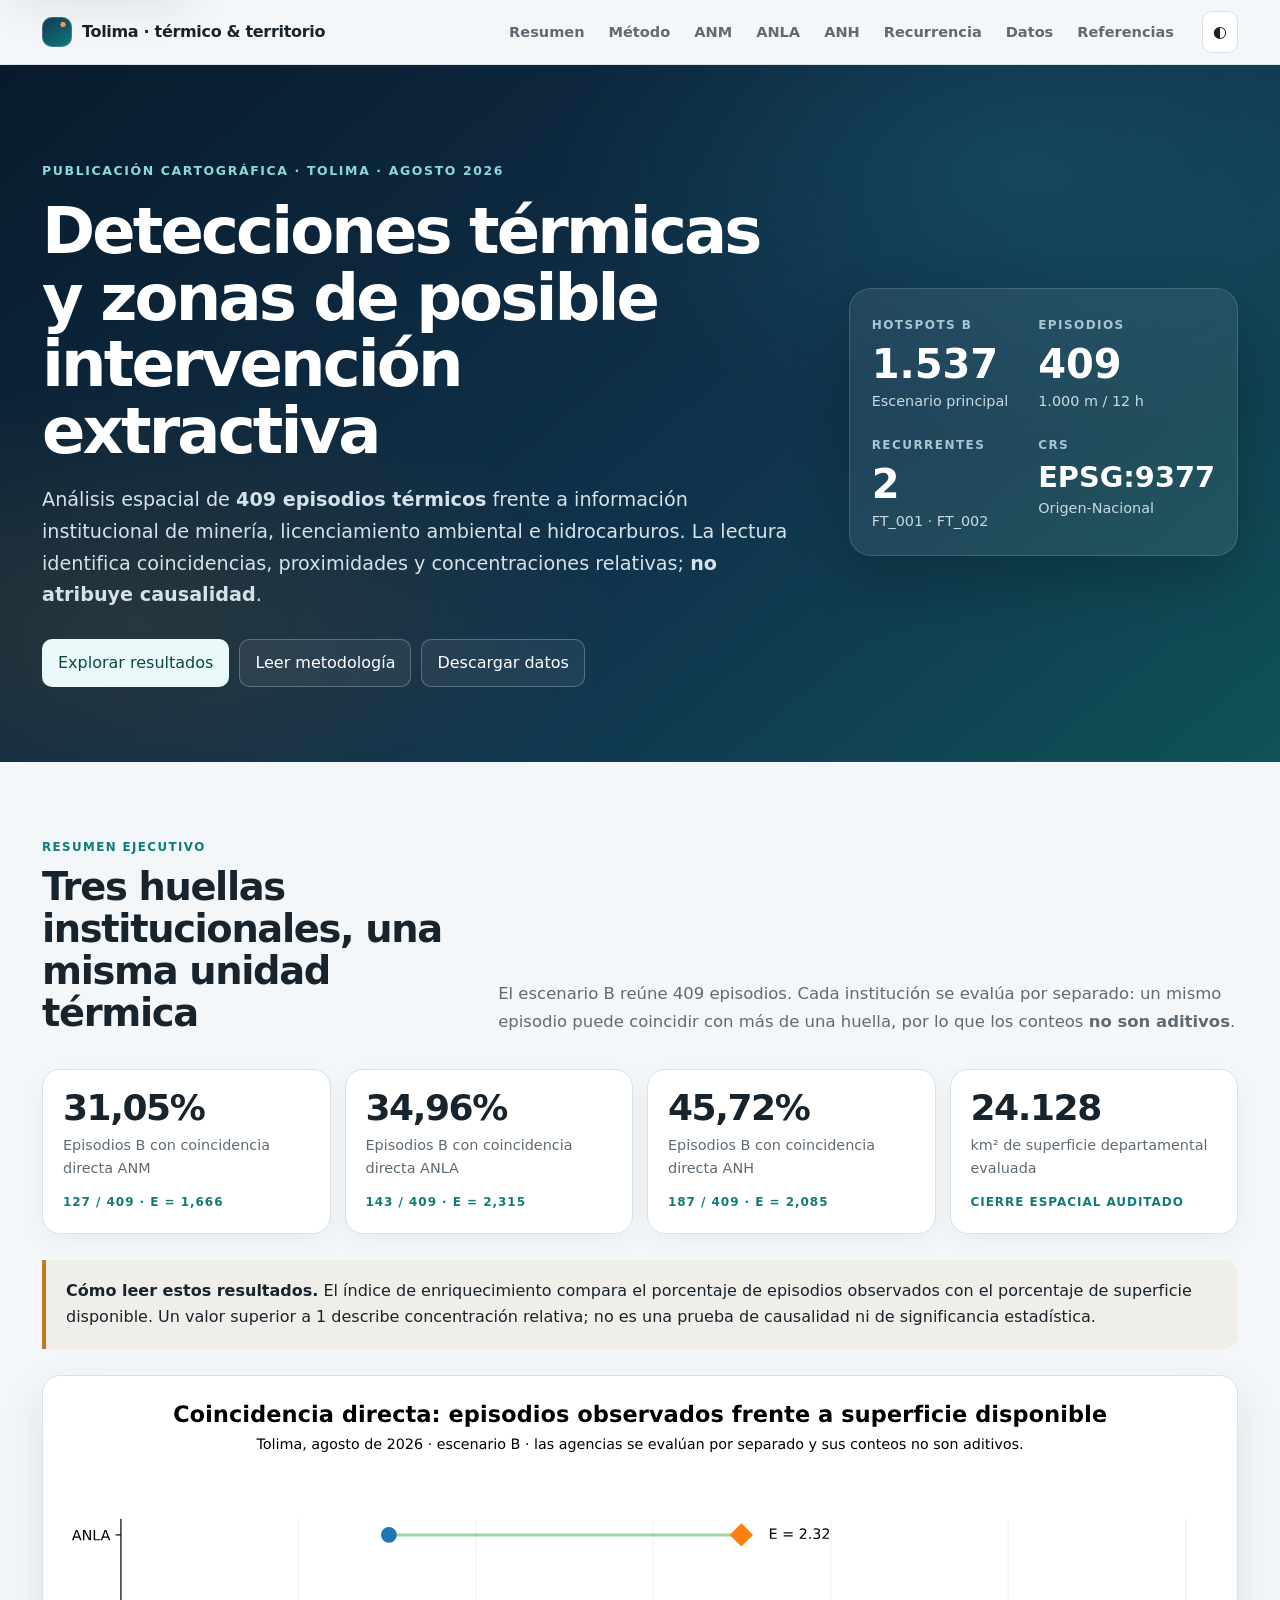
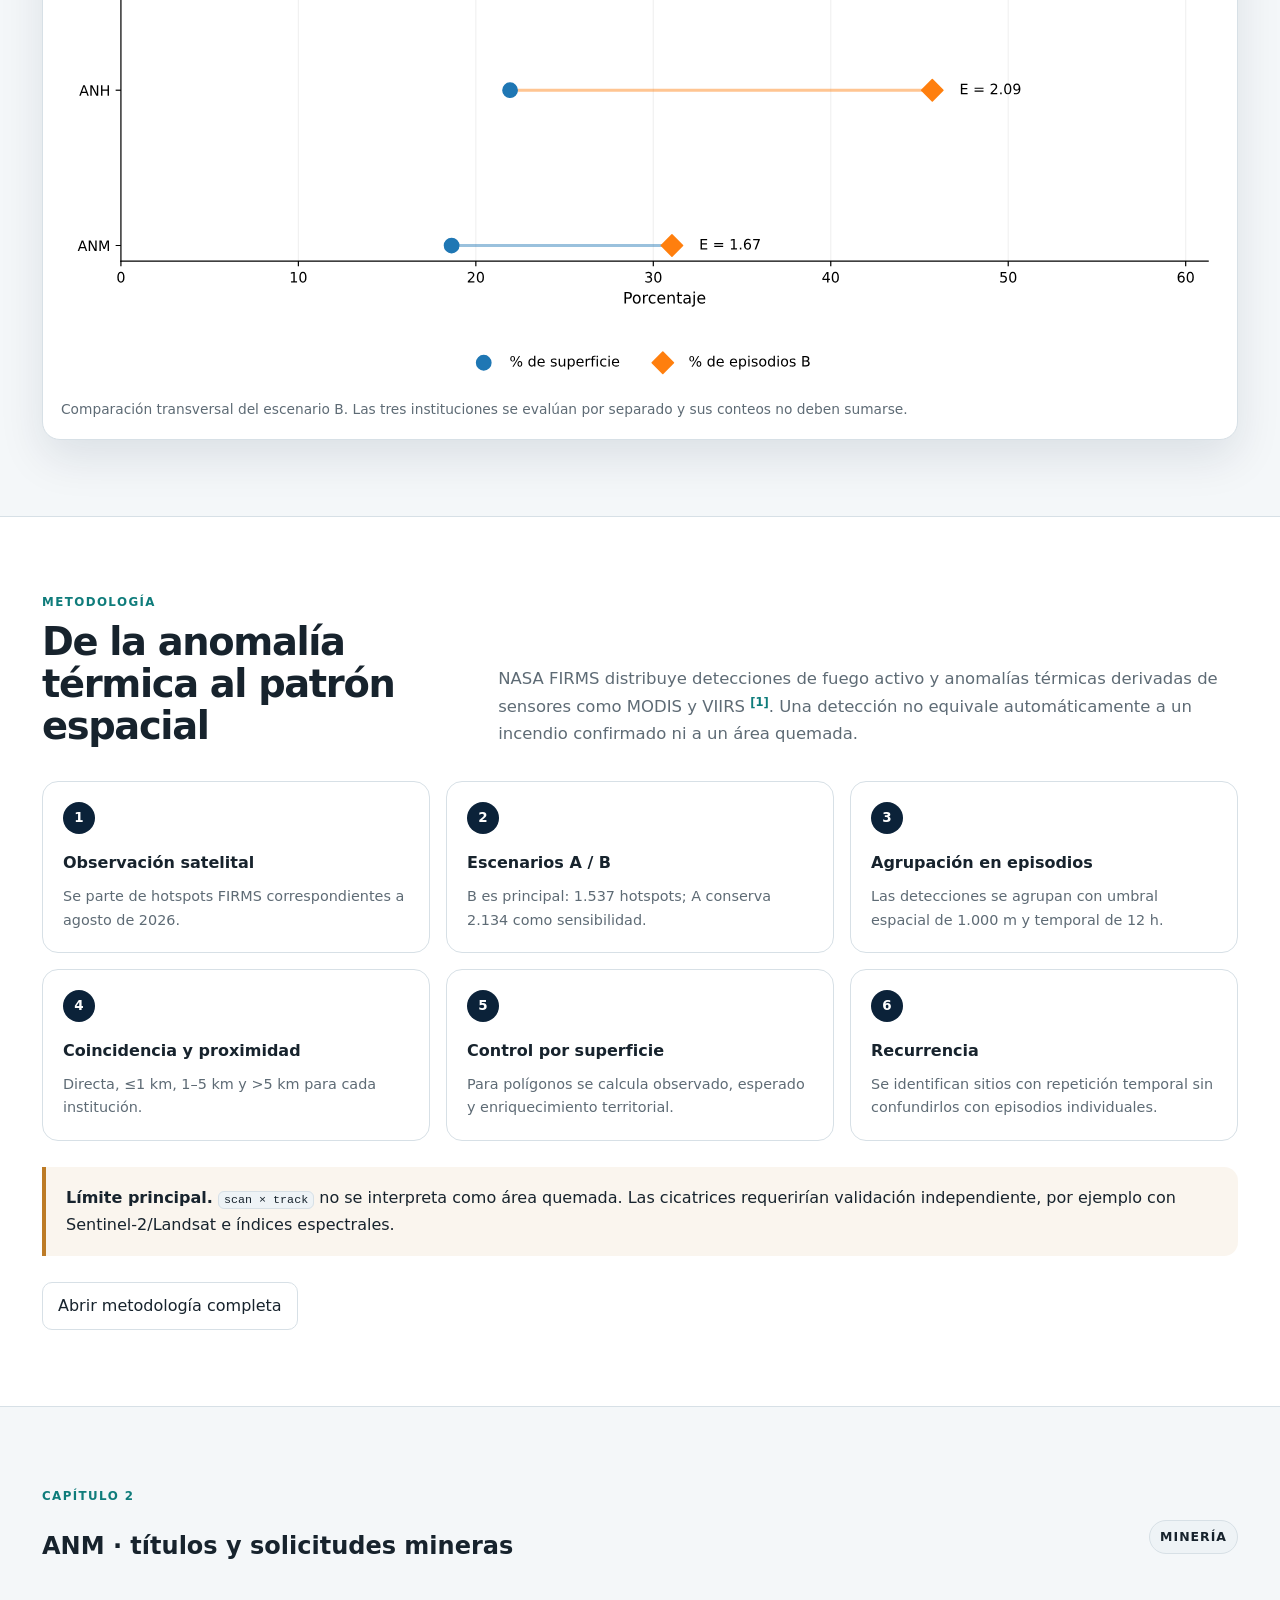
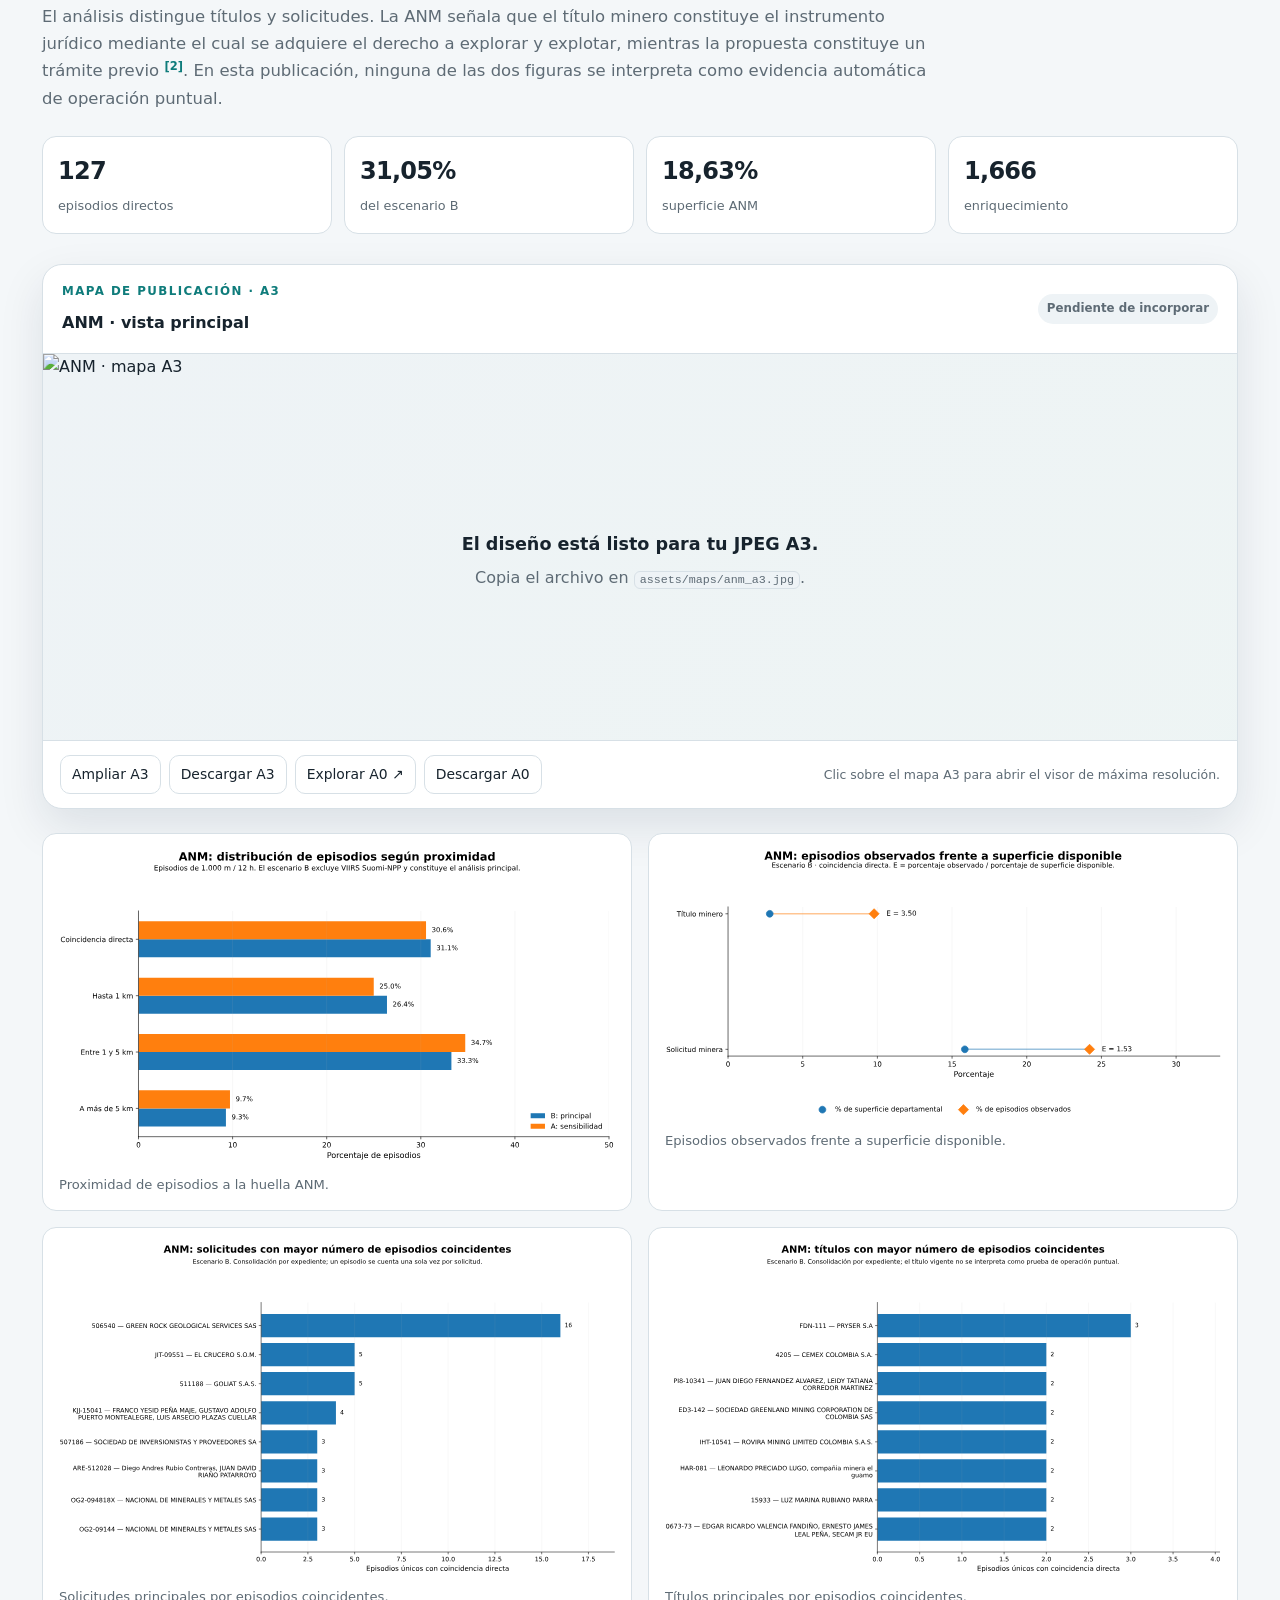
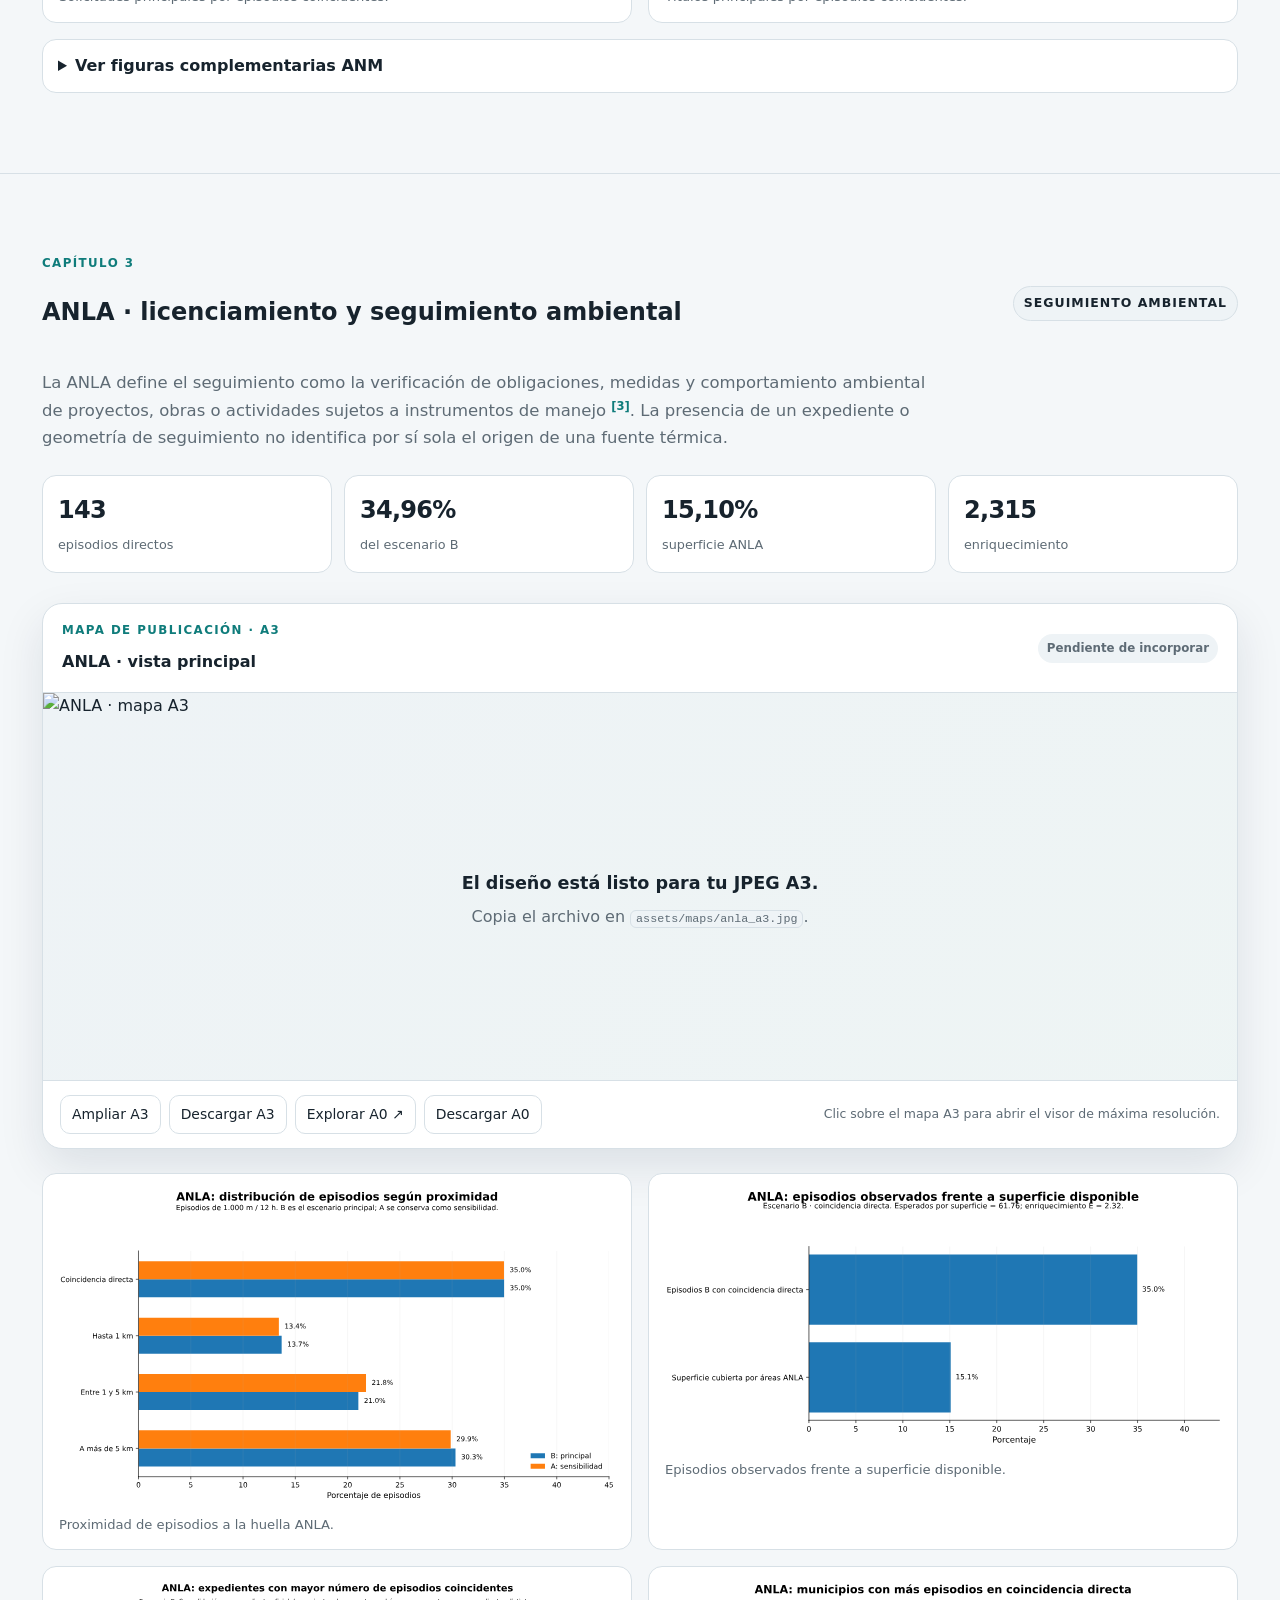
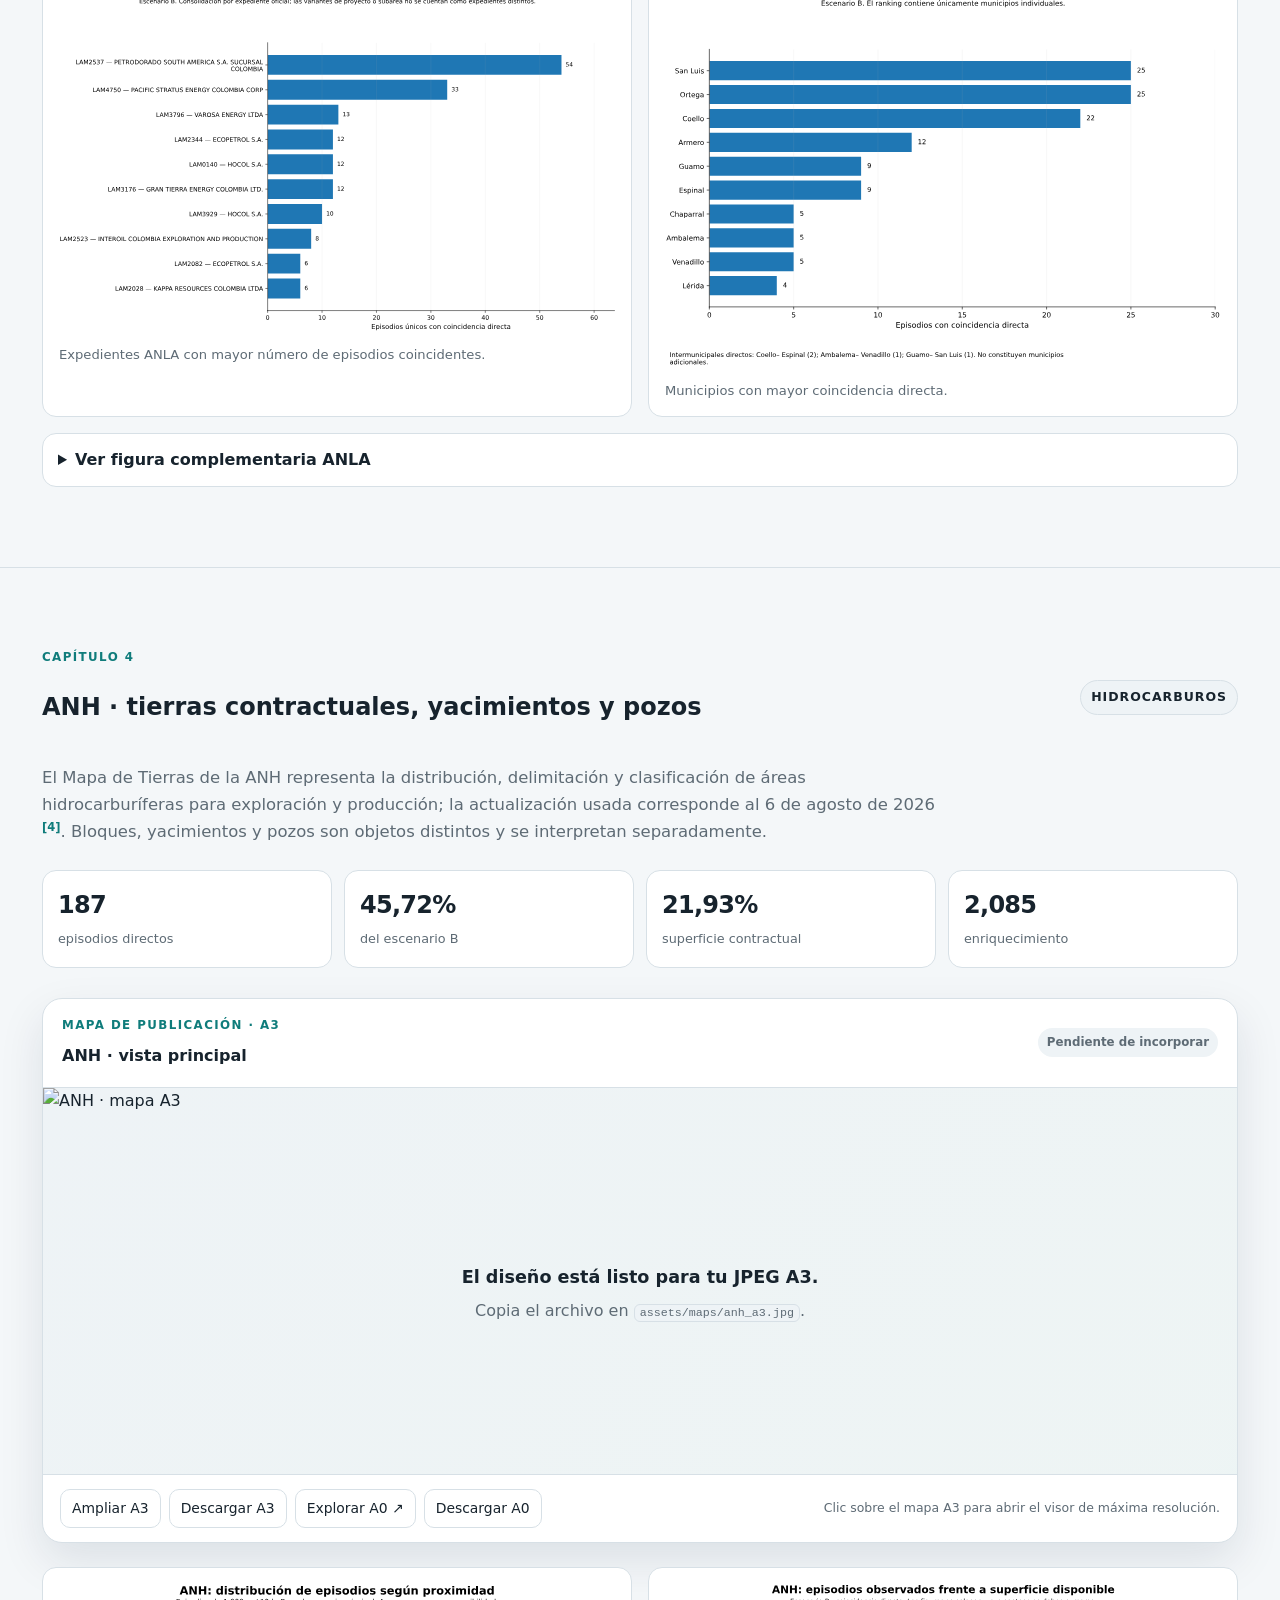
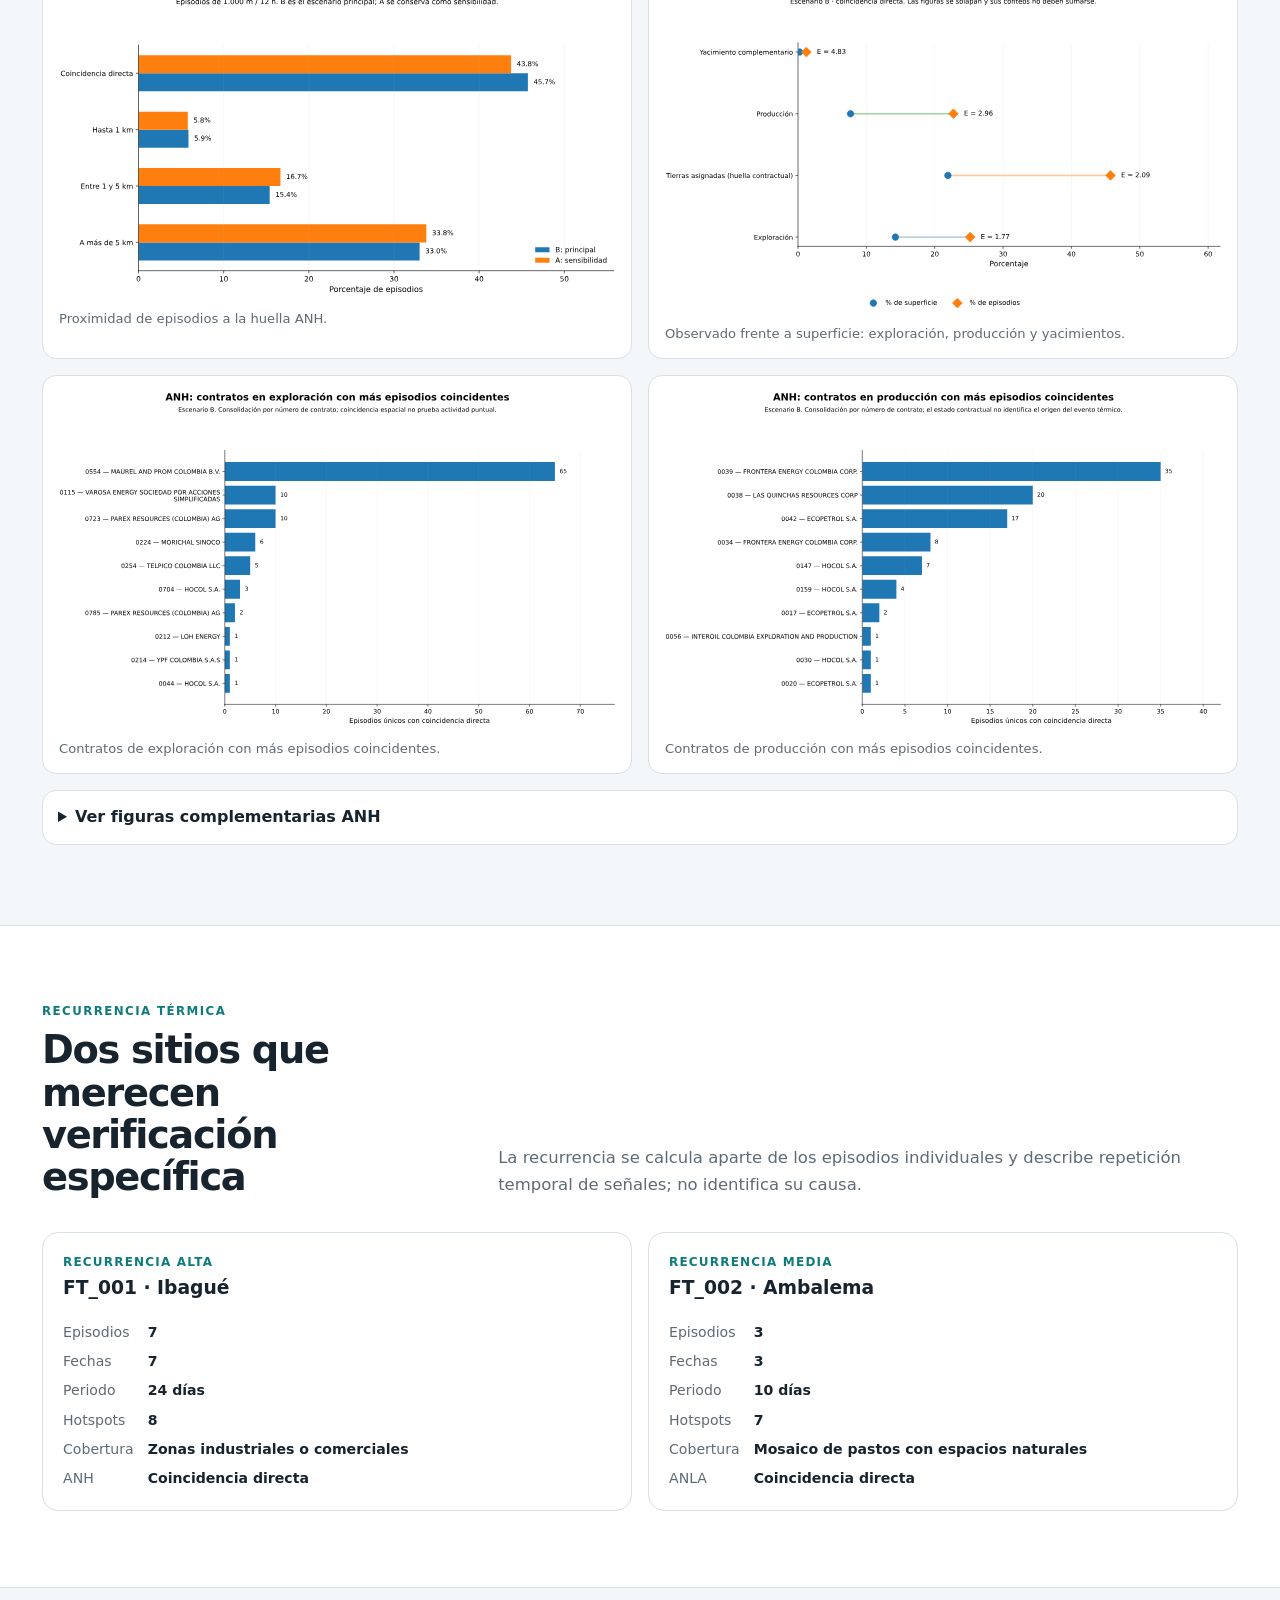
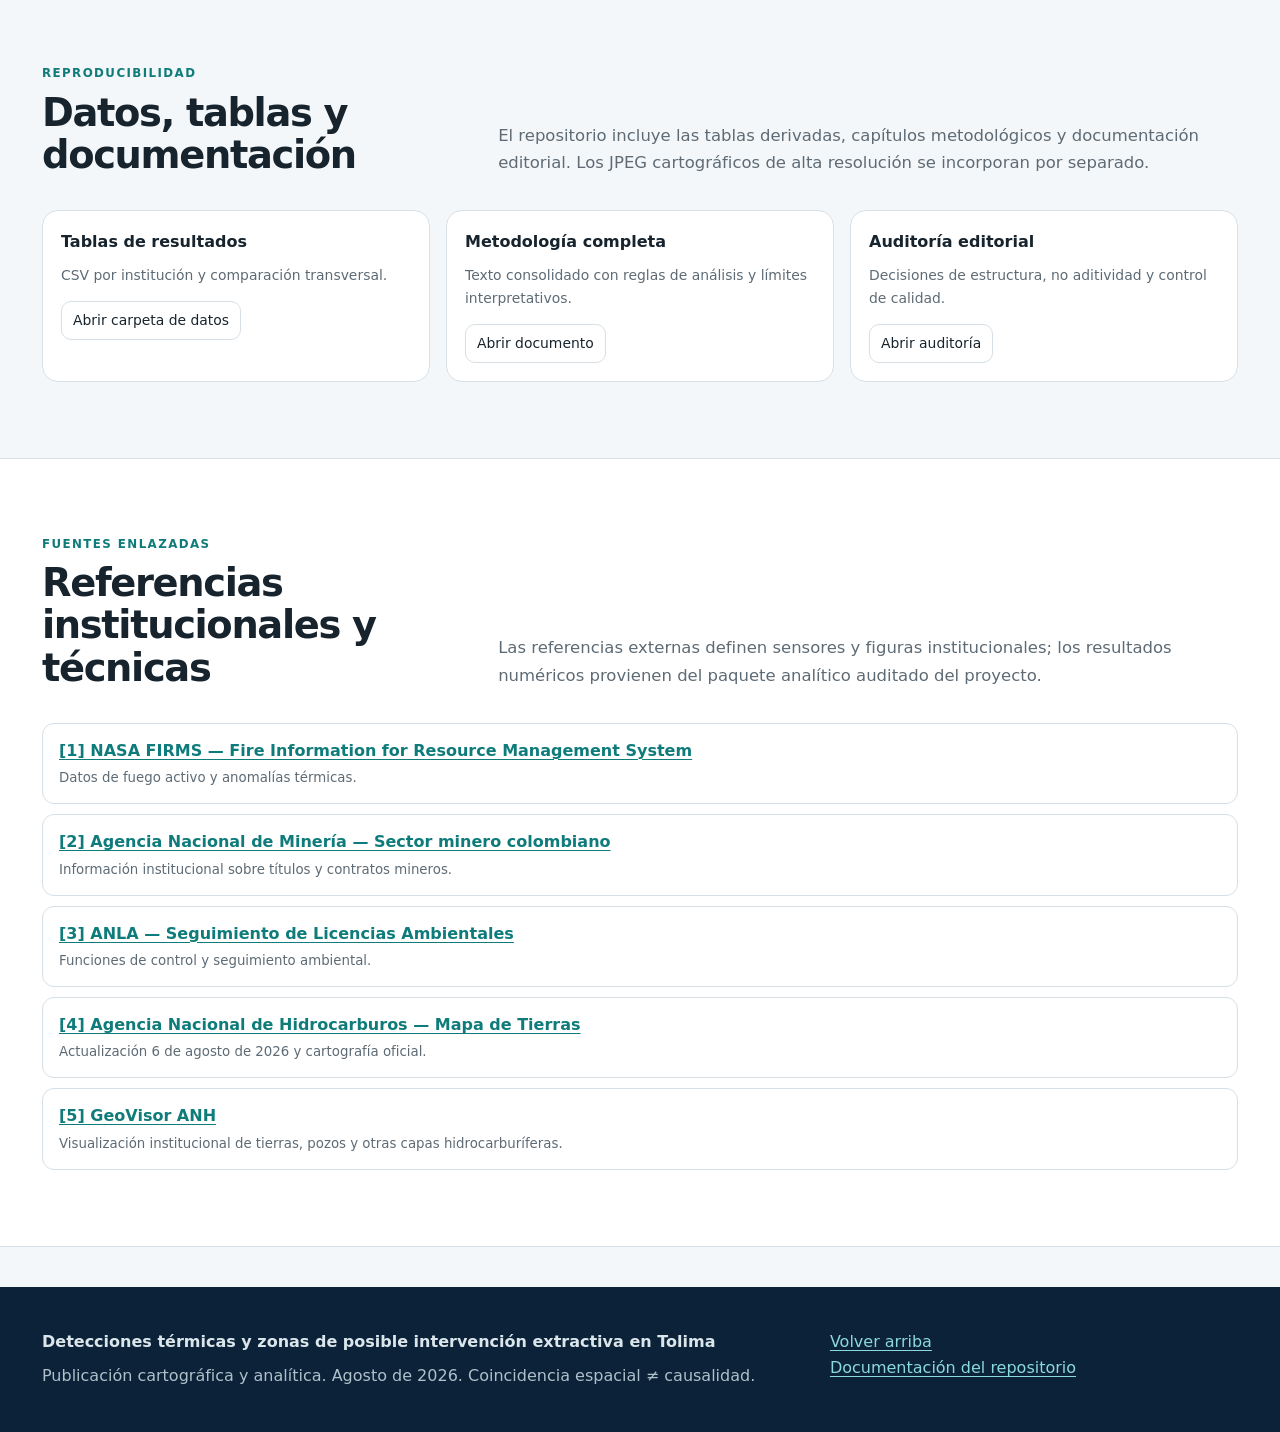
==== index.html @ 174954fb "Add files via upload" ====
<!doctype html>
<html lang="es">
<head>
  <meta charset="utf-8">
  <meta name="viewport" content="width=device-width,initial-scale=1">
  <meta name="description" content="Análisis espacial de detecciones térmicas y su coincidencia con información institucional ANM, ANLA y ANH en Tolima durante agosto de 2026.">
  <meta name="theme-color" content="#0b2239">
  <meta property="og:type" content="article">
  <meta property="og:title" content="Detecciones térmicas y zonas de posible intervención extractiva en Tolima">
  <meta property="og:description" content="Publicación cartográfica y análisis espacial — agosto de 2026.">
  <title>Detecciones térmicas y zonas de posible intervención extractiva · Tolima 2026</title>
  <link rel="stylesheet" href="assets/css/styles.css">
</head>
<body>
  <a class="skip-link" href="#contenido">Saltar al contenido</a>
  <div id="reading-progress" aria-hidden="true"></div>

  <header class="site-header">
    <div class="nav-wrap">
      <a class="brand" href="#inicio"><span class="brand-mark" aria-hidden="true"></span><span>Tolima · térmico & territorio</span></a>
      <nav class="nav-links" aria-label="Navegación principal">
        <a href="#resumen">Resumen</a>
        <a href="#metodologia">Método</a>
        <a href="#anm">ANM</a>
        <a href="#anla">ANLA</a>
        <a href="#anh">ANH</a>
        <a href="#recurrencia">Recurrencia</a>
        <a href="#datos">Datos</a>
        <a href="#referencias">Referencias</a>
      </nav>
      <button class="icon-button mobile-nav" type="button" data-mobile-nav aria-label="Abrir navegación">☰</button>
      <button class="icon-button" type="button" data-theme-toggle aria-label="Cambiar tema">◐</button>
    </div>
  </header>

  <main id="contenido">
    <section class="hero" id="inicio">
      <div class="hero-inner">
        <div>
          <div class="kicker">Publicación cartográfica · Tolima · agosto 2026</div>
          <h1>Detecciones térmicas y zonas de posible intervención extractiva</h1>
          <p>
            Análisis espacial de <strong>409 episodios térmicos</strong> frente a información institucional de minería,
            licenciamiento ambiental e hidrocarburos. La lectura identifica coincidencias, proximidades y concentraciones
            relativas; <strong>no atribuye causalidad</strong>.
          </p>
          <div class="hero-actions">
            <a class="button primary" href="#resumen">Explorar resultados</a>
            <a class="button secondary" href="#metodologia">Leer metodología</a>
            <a class="button secondary" href="#datos">Descargar datos</a>
          </div>
        </div>
        <aside class="hero-panel" aria-label="Resumen del conjunto analítico">
          <div class="hero-grid">
            <div><span class="mini-label">Hotspots B</span><strong>1.537</strong><p>Escenario principal</p></div>
            <div><span class="mini-label">Episodios</span><strong>409</strong><p>1.000 m / 12 h</p></div>
            <div><span class="mini-label">Recurrentes</span><strong>2</strong><p>FT_001 · FT_002</p></div>
            <div><span class="mini-label">CRS</span><strong style="font-size:1.8rem">EPSG:9377</strong><p>Origen-Nacional</p></div>
          </div>
        </aside>
      </div>
    </section>

    <section class="section" id="resumen">
      <div class="container">
        <div class="section-head">
          <div>
            <div class="eyebrow">Resumen ejecutivo</div>
            <h2>Tres huellas institucionales, una misma unidad térmica</h2>
          </div>
          <p>
            El escenario B reúne 409 episodios. Cada institución se evalúa por separado:
            un mismo episodio puede coincidir con más de una huella, por lo que los conteos
            <strong>no son aditivos</strong>.
          </p>
        </div>

        <div class="stats-grid">
          <article class="stat-card"><div class="value">31,05%</div><div class="label">Episodios B con coincidencia directa ANM</div><div class="meta">127 / 409 · E = 1,666</div></article>
          <article class="stat-card"><div class="value">34,96%</div><div class="label">Episodios B con coincidencia directa ANLA</div><div class="meta">143 / 409 · E = 2,315</div></article>
          <article class="stat-card"><div class="value">45,72%</div><div class="label">Episodios B con coincidencia directa ANH</div><div class="meta">187 / 409 · E = 2,085</div></article>
          <article class="stat-card"><div class="value">24.128</div><div class="label">km² de superficie departamental evaluada</div><div class="meta">Cierre espacial auditado</div></article>
        </div>

        <div class="callout">
          <strong>Cómo leer estos resultados.</strong>
          El índice de enriquecimiento compara el porcentaje de episodios observados con el porcentaje de superficie disponible.
          Un valor superior a 1 describe concentración relativa; no es una prueba de causalidad ni de significancia estadística.
        </div>

        <div class="figure-panel">
          <img src="assets/figures/svg/GENERAL/figura_00_comparacion_institucional_B.svg" alt="Comparación entre porcentaje de superficie y porcentaje de episodios observados para ANM, ANLA y ANH.">
          <div class="figcaption">Comparación transversal del escenario B. Las tres instituciones se evalúan por separado y sus conteos no deben sumarse.</div>
        </div>
      </div>
    </section>

    <section class="section alt" id="metodologia">
      <div class="container">
        <div class="section-head">
          <div>
            <div class="eyebrow">Metodología</div>
            <h2>De la anomalía térmica al patrón espacial</h2>
          </div>
          <p>
            NASA FIRMS distribuye detecciones de fuego activo y anomalías térmicas derivadas de sensores como MODIS y VIIRS
            <a class="citation" href="https://firms.modaps.eosdis.nasa.gov/" target="_blank" rel="noopener noreferrer">[1]</a>.
            Una detección no equivale automáticamente a un incendio confirmado ni a un área quemada.
          </p>
        </div>

        <div class="method-grid">
          <article class="method-step"><div class="num">1</div><h3>Observación satelital</h3><p>Se parte de hotspots FIRMS correspondientes a agosto de 2026.</p></article>
          <article class="method-step"><div class="num">2</div><h3>Escenarios A / B</h3><p>B es principal: 1.537 hotspots; A conserva 2.134 como sensibilidad.</p></article>
          <article class="method-step"><div class="num">3</div><h3>Agrupación en episodios</h3><p>Las detecciones se agrupan con umbral espacial de 1.000 m y temporal de 12 h.</p></article>
          <article class="method-step"><div class="num">4</div><h3>Coincidencia y proximidad</h3><p>Directa, ≤1 km, 1–5 km y &gt;5 km para cada institución.</p></article>
          <article class="method-step"><div class="num">5</div><h3>Control por superficie</h3><p>Para polígonos se calcula observado, esperado y enriquecimiento territorial.</p></article>
          <article class="method-step"><div class="num">6</div><h3>Recurrencia</h3><p>Se identifican sitios con repetición temporal sin confundirlos con episodios individuales.</p></article>
        </div>

        <div class="callout">
          <strong>Límite principal.</strong> <code class="inline">scan × track</code> no se interpreta como área quemada.
          Las cicatrices requerirían validación independiente, por ejemplo con Sentinel-2/Landsat e índices espectrales.
        </div>

        <a class="button ghost" href="documento.html?file=docs/01_metodologia_general_v2.md&title=Metodolog%C3%ADa%20general">Abrir metodología completa</a>
      </div>
    </section>

    <section class="agency" id="anm">
      <div class="container">
        <div class="agency-title-row">
          <div>
            <div class="eyebrow">Capítulo 2</div>
            <h2>ANM · títulos y solicitudes mineras</h2>
          </div>
          <span class="agency-badge">MINERÍA</span>
        </div>
        <p class="lead">
          El análisis distingue títulos y solicitudes. La ANM señala que el título minero constituye el instrumento jurídico
          mediante el cual se adquiere el derecho a explorar y explotar, mientras la propuesta constituye un trámite previo
          <a class="citation" href="https://www.anm.gov.co/index.php/sector-minero-colombiano" target="_blank" rel="noopener noreferrer">[2]</a>.
          En esta publicación, ninguna de las dos figuras se interpreta como evidencia automática de operación puntual.
        </p>

        <div class="agency-metrics">
          <div class="metric"><b>127</b><span>episodios directos</span></div>
          <div class="metric"><b>31,05%</b><span>del escenario B</span></div>
          <div class="metric"><b>18,63%</b><span>superficie ANM</span></div>
          <div class="metric"><b>1,666</b><span>enriquecimiento</span></div>
        </div>

        
    <div class="map-card" data-map-card="anm">
      <div class="map-card-head">
        <div>
          <div class="eyebrow">Mapa de publicación · A3</div>
          <h3>ANM · vista principal</h3>
        </div>
        <span class="map-status" data-map-status>Pendiente de incorporar</span>
      </div>
      <div class="map-preview">
        <img hidden data-map-preview loading="lazy" decoding="async" alt="">
        <div class="map-missing" data-map-missing>
          <div>
            <strong>El diseño está listo para tu JPEG A3.</strong>
            Copia el archivo en <code class="inline">assets/maps/anm_a3.jpg</code>.
          </div>
        </div>
      </div>
      <div class="map-actions">
        <a class="button ghost small" data-a3-viewer target="_blank" rel="noopener">Ampliar A3</a>
        <a class="button ghost small" data-a3-download>Descargar A3</a>
        <a class="button ghost small" data-a0-viewer target="_blank" rel="noopener">Explorar A0 ↗</a>
        <a class="button ghost small" data-a0-download>Descargar A0</a>
        <span class="hint">Clic sobre el mapa A3 para abrir el visor de máxima resolución.</span>
      </div>
    </div>

        <div class="fig-grid">
          <div class="fig-item">
      <img loading="lazy" decoding="async" src="assets/figures/svg/ANM/anm_01_proximidad_episodios_publicacion.svg" alt="Proximidad de episodios a la huella ANM.">
      <p>Proximidad de episodios a la huella ANM.</p>
    </div>
          <div class="fig-item">
      <img loading="lazy" decoding="async" src="assets/figures/svg/ANM/anm_02_observado_vs_superficie_publicacion.svg" alt="Episodios observados frente a superficie disponible.">
      <p>Episodios observados frente a superficie disponible.</p>
    </div>
          <div class="fig-item">
      <img loading="lazy" decoding="async" src="assets/figures/svg/ANM/anm_03a_solicitudes_principales_publicacion.svg" alt="Solicitudes principales por episodios coincidentes.">
      <p>Solicitudes principales por episodios coincidentes.</p>
    </div>
          <div class="fig-item">
      <img loading="lazy" decoding="async" src="assets/figures/svg/ANM/anm_03b_titulos_principales_publicacion.svg" alt="Títulos principales por episodios coincidentes.">
      <p>Títulos principales por episodios coincidentes.</p>
    </div>
        </div>
        <details class="gallery-more">
          <summary>Ver figuras complementarias ANM</summary>
          <div class="inside fig-grid">
            <div class="fig-item">
      <img loading="lazy" decoding="async" src="assets/figures/svg/ANM/anm_04_municipios_directos_publicacion.svg" alt="Municipios con mayor coincidencia directa.">
      <p>Municipios con mayor coincidencia directa.</p>
    </div>
            <div class="fig-item">
      <img loading="lazy" decoding="async" src="assets/figures/svg/ANM/anm_05_coberturas_directas_publicacion_v2.svg" alt="Coberturas del suelo más frecuentes.">
      <p>Coberturas del suelo más frecuentes.</p>
    </div>
          </div>
        </details>
      </div>
    </section>

    <section class="agency alt" id="anla">
      <div class="container">
        <div class="agency-title-row">
          <div>
            <div class="eyebrow">Capítulo 3</div>
            <h2>ANLA · licenciamiento y seguimiento ambiental</h2>
          </div>
          <span class="agency-badge">SEGUIMIENTO AMBIENTAL</span>
        </div>
        <p class="lead">
          La ANLA define el seguimiento como la verificación de obligaciones, medidas y comportamiento ambiental de proyectos,
          obras o actividades sujetos a instrumentos de manejo
          <a class="citation" href="https://www.anla.gov.co/seguimiento-de-licencias-ambientales/que-hacemos" target="_blank" rel="noopener noreferrer">[3]</a>.
          La presencia de un expediente o geometría de seguimiento no identifica por sí sola el origen de una fuente térmica.
        </p>

        <div class="agency-metrics">
          <div class="metric"><b>143</b><span>episodios directos</span></div>
          <div class="metric"><b>34,96%</b><span>del escenario B</span></div>
          <div class="metric"><b>15,10%</b><span>superficie ANLA</span></div>
          <div class="metric"><b>2,315</b><span>enriquecimiento</span></div>
        </div>

        
    <div class="map-card" data-map-card="anla">
      <div class="map-card-head">
        <div>
          <div class="eyebrow">Mapa de publicación · A3</div>
          <h3>ANLA · vista principal</h3>
        </div>
        <span class="map-status" data-map-status>Pendiente de incorporar</span>
      </div>
      <div class="map-preview">
        <img hidden data-map-preview loading="lazy" decoding="async" alt="">
        <div class="map-missing" data-map-missing>
          <div>
            <strong>El diseño está listo para tu JPEG A3.</strong>
            Copia el archivo en <code class="inline">assets/maps/anla_a3.jpg</code>.
          </div>
        </div>
      </div>
      <div class="map-actions">
        <a class="button ghost small" data-a3-viewer target="_blank" rel="noopener">Ampliar A3</a>
        <a class="button ghost small" data-a3-download>Descargar A3</a>
        <a class="button ghost small" data-a0-viewer target="_blank" rel="noopener">Explorar A0 ↗</a>
        <a class="button ghost small" data-a0-download>Descargar A0</a>
        <span class="hint">Clic sobre el mapa A3 para abrir el visor de máxima resolución.</span>
      </div>
    </div>

        <div class="fig-grid">
          <div class="fig-item">
      <img loading="lazy" decoding="async" src="assets/figures/svg/ANLA/anla_01_proximidad_episodios_publicacion.svg" alt="Proximidad de episodios a la huella ANLA.">
      <p>Proximidad de episodios a la huella ANLA.</p>
    </div>
          <div class="fig-item">
      <img loading="lazy" decoding="async" src="assets/figures/svg/ANLA/anla_02_observado_vs_superficie_publicacion.svg" alt="Episodios observados frente a superficie disponible.">
      <p>Episodios observados frente a superficie disponible.</p>
    </div>
          <div class="fig-item">
      <img loading="lazy" decoding="async" src="assets/figures/svg/ANLA/anla_03_expedientes_principales_publicacion.svg" alt="Expedientes ANLA con mayor número de episodios coincidentes.">
      <p>Expedientes ANLA con mayor número de episodios coincidentes.</p>
    </div>
          <div class="fig-item">
      <img loading="lazy" decoding="async" src="assets/figures/svg/ANLA/anla_04_municipios_directos_publicacion.svg" alt="Municipios con mayor coincidencia directa.">
      <p>Municipios con mayor coincidencia directa.</p>
    </div>
        </div>
        <details class="gallery-more">
          <summary>Ver figura complementaria ANLA</summary>
          <div class="inside fig-grid">
            <div class="fig-item">
      <img loading="lazy" decoding="async" src="assets/figures/svg/ANLA/anla_05_coberturas_directas_publicacion.svg" alt="Coberturas del suelo más frecuentes.">
      <p>Coberturas del suelo más frecuentes.</p>
    </div>
          </div>
        </details>
      </div>
    </section>

    <section class="agency" id="anh">
      <div class="container">
        <div class="agency-title-row">
          <div>
            <div class="eyebrow">Capítulo 4</div>
            <h2>ANH · tierras contractuales, yacimientos y pozos</h2>
          </div>
          <span class="agency-badge">HIDROCARBUROS</span>
        </div>
        <p class="lead">
          El Mapa de Tierras de la ANH representa la distribución, delimitación y clasificación de áreas hidrocarburíferas
          para exploración y producción; la actualización usada corresponde al 6 de agosto de 2026
          <a class="citation" href="https://www.anh.gov.co/es/hidrocarburos/mapa-de-tierras/" target="_blank" rel="noopener noreferrer">[4]</a>.
          Bloques, yacimientos y pozos son objetos distintos y se interpretan separadamente.
        </p>

        <div class="agency-metrics">
          <div class="metric"><b>187</b><span>episodios directos</span></div>
          <div class="metric"><b>45,72%</b><span>del escenario B</span></div>
          <div class="metric"><b>21,93%</b><span>superficie contractual</span></div>
          <div class="metric"><b>2,085</b><span>enriquecimiento</span></div>
        </div>

        
    <div class="map-card" data-map-card="anh">
      <div class="map-card-head">
        <div>
          <div class="eyebrow">Mapa de publicación · A3</div>
          <h3>ANH · vista principal</h3>
        </div>
        <span class="map-status" data-map-status>Pendiente de incorporar</span>
      </div>
      <div class="map-preview">
        <img hidden data-map-preview loading="lazy" decoding="async" alt="">
        <div class="map-missing" data-map-missing>
          <div>
            <strong>El diseño está listo para tu JPEG A3.</strong>
            Copia el archivo en <code class="inline">assets/maps/anh_a3.jpg</code>.
          </div>
        </div>
      </div>
      <div class="map-actions">
        <a class="button ghost small" data-a3-viewer target="_blank" rel="noopener">Ampliar A3</a>
        <a class="button ghost small" data-a3-download>Descargar A3</a>
        <a class="button ghost small" data-a0-viewer target="_blank" rel="noopener">Explorar A0 ↗</a>
        <a class="button ghost small" data-a0-download>Descargar A0</a>
        <span class="hint">Clic sobre el mapa A3 para abrir el visor de máxima resolución.</span>
      </div>
    </div>

        <div class="fig-grid">
          <div class="fig-item">
      <img loading="lazy" decoding="async" src="assets/figures/svg/ANH/anh_01_proximidad_episodios_publicacion.svg" alt="Proximidad de episodios a la huella ANH.">
      <p>Proximidad de episodios a la huella ANH.</p>
    </div>
          <div class="fig-item">
      <img loading="lazy" decoding="async" src="assets/figures/svg/ANH/anh_02_observado_vs_superficie_publicacion.svg" alt="Observado frente a superficie: exploración, producción y yacimientos.">
      <p>Observado frente a superficie: exploración, producción y yacimientos.</p>
    </div>
          <div class="fig-item">
      <img loading="lazy" decoding="async" src="assets/figures/svg/ANH/anh_03a_contratos_exploracion_publicacion.svg" alt="Contratos de exploración con más episodios coincidentes.">
      <p>Contratos de exploración con más episodios coincidentes.</p>
    </div>
          <div class="fig-item">
      <img loading="lazy" decoding="async" src="assets/figures/svg/ANH/anh_03b_contratos_produccion_publicacion.svg" alt="Contratos de producción con más episodios coincidentes.">
      <p>Contratos de producción con más episodios coincidentes.</p>
    </div>
        </div>
        <details class="gallery-more">
          <summary>Ver figuras complementarias ANH</summary>
          <div class="inside fig-grid">
            <div class="fig-item">
      <img loading="lazy" decoding="async" src="assets/figures/svg/ANH/anh_04_municipios_directos_publicacion.svg" alt="Municipios con mayor coincidencia directa.">
      <p>Municipios con mayor coincidencia directa.</p>
    </div>
            <div class="fig-item">
      <img loading="lazy" decoding="async" src="assets/figures/svg/ANH/anh_05_coberturas_directas_publicacion.svg" alt="Coberturas del suelo más frecuentes.">
      <p>Coberturas del suelo más frecuentes.</p>
    </div>
            <div class="fig-item">
      <img loading="lazy" decoding="async" src="assets/figures/svg/ANH/anh_06_pozos_proximidad_publicacion.svg" alt="Pozos con mayor número de episodios dentro de 5 km.">
      <p>Pozos con mayor número de episodios dentro de 5 km.</p>
    </div>
          </div>
        </details>
      </div>
    </section>

    <section class="section alt" id="recurrencia">
      <div class="container">
        <div class="section-head">
          <div><div class="eyebrow">Recurrencia térmica</div><h2>Dos sitios que merecen verificación específica</h2></div>
          <p>La recurrencia se calcula aparte de los episodios individuales y describe repetición temporal de señales; no identifica su causa.</p>
        </div>
        <div class="recurrence-grid">
          <article class="recurrence-card">
            <div class="tag">Recurrencia alta</div>
            <h3>FT_001 · Ibagué</h3>
            <dl><dt>Episodios</dt><dd>7</dd><dt>Fechas</dt><dd>7</dd><dt>Periodo</dt><dd>24 días</dd><dt>Hotspots</dt><dd>8</dd><dt>Cobertura</dt><dd>Zonas industriales o comerciales</dd><dt>ANH</dt><dd>Coincidencia directa</dd></dl>
          </article>
          <article class="recurrence-card">
            <div class="tag">Recurrencia media</div>
            <h3>FT_002 · Ambalema</h3>
            <dl><dt>Episodios</dt><dd>3</dd><dt>Fechas</dt><dd>3</dd><dt>Periodo</dt><dd>10 días</dd><dt>Hotspots</dt><dd>7</dd><dt>Cobertura</dt><dd>Mosaico de pastos con espacios naturales</dd><dt>ANLA</dt><dd>Coincidencia directa</dd></dl>
          </article>
        </div>
      </div>
    </section>

    <section class="section" id="datos">
      <div class="container">
        <div class="section-head">
          <div><div class="eyebrow">Reproducibilidad</div><h2>Datos, tablas y documentación</h2></div>
          <p>El repositorio incluye las tablas derivadas, capítulos metodológicos y documentación editorial. Los JPEG cartográficos de alta resolución se incorporan por separado.</p>
        </div>
        <div class="download-grid">
          <article class="download-card"><h3>Tablas de resultados</h3><p>CSV por institución y comparación transversal.</p><a class="button ghost small" href="data/index.html">Abrir carpeta de datos</a></article>
          <article class="download-card"><h3>Metodología completa</h3><p>Texto consolidado con reglas de análisis y límites interpretativos.</p><a class="button ghost small" href="documento.html?file=docs/01_metodologia_general_v2.md&title=Metodolog%C3%ADa%20general">Abrir documento</a></article>
          <article class="download-card"><h3>Auditoría editorial</h3><p>Decisiones de estructura, no aditividad y control de calidad.</p><a class="button ghost small" href="documento.html?file=docs/AUDITORIA_EDITORIAL_CONJUNTA.md&title=Auditor%C3%ADa%20editorial%20conjunta">Abrir auditoría</a></article>
        </div>
      </div>
    </section>

    <section class="section alt" id="referencias">
      <div class="container">
        <div class="section-head">
          <div><div class="eyebrow">Fuentes enlazadas</div><h2>Referencias institucionales y técnicas</h2></div>
          <p>Las referencias externas definen sensores y figuras institucionales; los resultados numéricos provienen del paquete analítico auditado del proyecto.</p>
        </div>
        <ol class="refs">
          <li><a href="https://firms.modaps.eosdis.nasa.gov/" target="_blank" rel="noopener noreferrer"><strong>[1] NASA FIRMS — Fire Information for Resource Management System</strong></a><small>Datos de fuego activo y anomalías térmicas.</small></li>
          <li><a href="https://www.anm.gov.co/index.php/sector-minero-colombiano" target="_blank" rel="noopener noreferrer"><strong>[2] Agencia Nacional de Minería — Sector minero colombiano</strong></a><small>Información institucional sobre títulos y contratos mineros.</small></li>
          <li><a href="https://www.anla.gov.co/seguimiento-de-licencias-ambientales/que-hacemos" target="_blank" rel="noopener noreferrer"><strong>[3] ANLA — Seguimiento de Licencias Ambientales</strong></a><small>Funciones de control y seguimiento ambiental.</small></li>
          <li><a href="https://www.anh.gov.co/es/hidrocarburos/mapa-de-tierras/" target="_blank" rel="noopener noreferrer"><strong>[4] Agencia Nacional de Hidrocarburos — Mapa de Tierras</strong></a><small>Actualización 6 de agosto de 2026 y cartografía oficial.</small></li>
          <li><a href="https://geovisor.anh.gov.co/tierras/" target="_blank" rel="noopener noreferrer"><strong>[5] GeoVisor ANH</strong></a><small>Visualización institucional de tierras, pozos y otras capas hidrocarburíferas.</small></li>
        </ol>
      </div>
    </section>
  </main>

  <footer class="site-footer">
    <div class="container footer-grid">
      <div>
        <strong>Detecciones térmicas y zonas de posible intervención extractiva en Tolima</strong>
        <p>Publicación cartográfica y analítica. Agosto de 2026. Coincidencia espacial ≠ causalidad.</p>
      </div>
      <div>
        <a href="#inicio">Volver arriba</a><br>
        <a href="docs/index.html">Documentación del repositorio</a>
      </div>
    </div>
  </footer>

  <script src="assets/js/site-config.js"></script>
  <script src="assets/js/app.js"></script>
</body>
</html>
---- assets/css/styles.css ----
:root {
  --bg: #f4f7f9;
  --surface: #ffffff;
  --surface-2: #eef3f6;
  --text: #17232d;
  --muted: #5e6b75;
  --line: #d7e0e6;
  --navy: #0b2239;
  --navy-2: #143854;
  --teal: #0f7c7b;
  --cyan: #2b9aaa;
  --amber: #bd7b26;
  --red: #a64b3f;
  --purple: #73528b;
  --shadow: 0 18px 45px rgba(11, 34, 57, 0.10);
  --radius: 18px;
  --max: 1240px;
}

[data-theme="dark"] {
  --bg: #0e151b;
  --surface: #151f27;
  --surface-2: #1b2933;
  --text: #edf4f7;
  --muted: #aebbc3;
  --line: #2a3a45;
  --navy: #07131f;
  --navy-2: #0f2c42;
  --teal: #4bb8b6;
  --cyan: #62bed0;
  --amber: #dca459;
  --red: #d77b6f;
  --purple: #b493c5;
  --shadow: 0 18px 45px rgba(0,0,0,.28);
}

* { box-sizing: border-box; }
html { scroll-behavior: smooth; }
body {
  margin: 0;
  font-family: Inter, ui-sans-serif, system-ui, -apple-system, BlinkMacSystemFont, "Segoe UI", sans-serif;
  background: var(--bg);
  color: var(--text);
  line-height: 1.65;
  text-rendering: optimizeLegibility;
}
a { color: var(--teal); text-decoration-thickness: .08em; text-underline-offset: .18em; }
a:hover { color: var(--cyan); }
img { max-width: 100%; display: block; }
button, a.button { font: inherit; }

.skip-link {
  position: fixed; left: 12px; top: -60px; z-index: 9999;
  background: var(--surface); color: var(--text);
  padding: 10px 14px; border-radius: 10px; box-shadow: var(--shadow);
}
.skip-link:focus { top: 12px; }

#reading-progress {
  position: fixed; z-index: 1000; top: 0; left: 0; height: 3px; width: 0;
  background: linear-gradient(90deg, var(--teal), var(--cyan));
}

.site-header {
  position: sticky; top: 0; z-index: 900;
  border-bottom: 1px solid color-mix(in srgb, var(--line), transparent 15%);
  backdrop-filter: blur(14px);
  background: color-mix(in srgb, var(--bg), transparent 8%);
}
.nav-wrap {
  max-width: var(--max); margin: 0 auto; padding: 11px 22px;
  display: flex; align-items: center; gap: 18px;
}
.brand {
  display: flex; align-items: center; gap: 10px; color: var(--text);
  text-decoration: none; font-weight: 760; letter-spacing: -.02em; white-space: nowrap;
}
.brand-mark {
  width: 30px; height: 30px; border-radius: 10px;
  background:
    radial-gradient(circle at 70% 25%, #ef9a58 0 8%, transparent 9%),
    linear-gradient(145deg, var(--navy-2), var(--teal));
  box-shadow: inset 0 0 0 1px rgba(255,255,255,.18);
}
.nav-links {
  display: flex; gap: 4px; margin-left: auto; align-items: center; flex-wrap: wrap;
}
.nav-links a {
  color: var(--muted); text-decoration: none; padding: 7px 10px; border-radius: 9px;
  font-size: .91rem; font-weight: 600;
}
.nav-links a:hover, .nav-links a.active {
  color: var(--text); background: var(--surface);
}
.icon-button {
  border: 1px solid var(--line); background: var(--surface); color: var(--text);
  border-radius: 10px; padding: 7px 10px; cursor: pointer;
}
.mobile-nav { display: none; }

.hero {
  overflow: hidden;
  background:
    radial-gradient(ellipse at 80% 15%, rgba(43,154,170,.20), transparent 32%),
    radial-gradient(ellipse at 10% 80%, rgba(189,123,38,.15), transparent 30%),
    linear-gradient(140deg, #081b2d 0%, #10334c 58%, #0f5258 100%);
  color: white;
  border-bottom: 1px solid rgba(255,255,255,.08);
}
.hero-inner {
  max-width: var(--max); margin: 0 auto; padding: 92px 22px 74px;
  display: grid; grid-template-columns: 1.45fr .75fr; gap: 54px; align-items: center;
}
.kicker {
  display: inline-flex; gap: 8px; align-items: center;
  font-size: .78rem; font-weight: 800; text-transform: uppercase; letter-spacing: .13em;
  color: #8bd9dc; margin-bottom: 16px;
}
.hero h1 {
  font-size: clamp(2.3rem, 5vw, 4.4rem); line-height: 1.04;
  letter-spacing: -.045em; margin: 0 0 20px; max-width: 950px;
}
.hero p {
  font-size: clamp(1.05rem, 1.5vw, 1.24rem); color: #d5e2e9;
  max-width: 820px; margin: 0 0 28px;
}
.hero-actions { display: flex; gap: 10px; flex-wrap: wrap; }
.button {
  display: inline-flex; align-items: center; justify-content: center; gap: 8px;
  padding: 10px 15px; border-radius: 10px; font-weight: 700; text-decoration: none;
  border: 1px solid transparent; cursor: pointer;
}
.button.primary { background: #eafafa; color: #0b4649; }
.button.secondary { border-color: rgba(255,255,255,.25); color: white; background: rgba(255,255,255,.06); }
.button.ghost { border-color: var(--line); color: var(--text); background: var(--surface); }
.button.small { padding: 7px 11px; font-size: .87rem; }

.hero-panel {
  background: rgba(255,255,255,.075);
  border: 1px solid rgba(255,255,255,.14);
  border-radius: 22px; padding: 22px;
  box-shadow: 0 24px 60px rgba(0,0,0,.20);
}
.hero-panel .mini-label { color: #a7c6d2; font-size: .75rem; text-transform: uppercase; letter-spacing: .12em; font-weight: 800; }
.hero-panel strong { display: block; font-size: 2.5rem; line-height: 1.1; margin: 4px 0; }
.hero-panel p { margin: 0; font-size: .9rem; color: #c9d9e0; }
.hero-grid { display: grid; grid-template-columns: 1fr 1fr; gap: 18px; }

.container { max-width: var(--max); margin: 0 auto; padding: 0 22px; }
.section { padding: 76px 0; }
.section.compact { padding: 54px 0; }
.section.alt { background: var(--surface); border-top: 1px solid var(--line); border-bottom: 1px solid var(--line); }

.section-head {
  display: grid; grid-template-columns: .72fr 1.28fr; gap: 40px; align-items: end;
  margin-bottom: 34px;
}
.eyebrow {
  color: var(--teal); text-transform: uppercase; letter-spacing: .12em;
  font-size: .74rem; font-weight: 850; margin-bottom: 8px;
}
.section h2 {
  font-size: clamp(1.85rem, 3vw, 2.7rem); line-height: 1.1;
  margin: 0; letter-spacing: -.035em;
}
.section-head p { margin: 0; color: var(--muted); font-size: 1.03rem; }

.stats-grid {
  display: grid; grid-template-columns: repeat(4, 1fr); gap: 14px;
}
.stat-card {
  background: var(--surface); border: 1px solid var(--line); border-radius: var(--radius);
  padding: 20px; box-shadow: 0 8px 24px rgba(11,34,57,.045);
}
.stat-card .value { font-size: 2.25rem; line-height: 1; font-weight: 820; letter-spacing: -.04em; }
.stat-card .label { margin-top: 8px; color: var(--muted); font-size: .9rem; }
.stat-card .meta { margin-top: 12px; font-size: .75rem; font-weight: 750; color: var(--teal); text-transform: uppercase; letter-spacing: .08em; }

.callout {
  border-left: 4px solid var(--amber); background: color-mix(in srgb, var(--amber), transparent 92%);
  padding: 18px 20px; border-radius: 0 14px 14px 0; margin: 26px 0;
}
.callout strong { color: var(--text); }

.method-grid {
  display: grid; grid-template-columns: repeat(3, 1fr); gap: 16px;
}
.method-step {
  background: var(--surface); border: 1px solid var(--line); border-radius: 16px;
  padding: 20px; position: relative;
}
.method-step .num {
  width: 32px; height: 32px; display: grid; place-items: center; border-radius: 50%;
  background: var(--navy); color: white; font-weight: 800; font-size: .84rem; margin-bottom: 16px;
}
.method-step h3 { margin: 0 0 8px; font-size: 1rem; }
.method-step p { margin: 0; color: var(--muted); font-size: .9rem; }

.figure-panel {
  background: var(--surface); border: 1px solid var(--line); border-radius: var(--radius);
  padding: 18px; box-shadow: var(--shadow);
}
.figure-panel img { width: 100%; border-radius: 12px; background: white; }
.figcaption { margin-top: 12px; color: var(--muted); font-size: .86rem; }

.agency {
  padding: 80px 0;
}
.agency + .agency { border-top: 1px solid var(--line); }
.agency-title-row {
  display: flex; align-items: center; justify-content: space-between; gap: 18px; margin-bottom: 12px;
}
.agency-badge {
  display: inline-flex; align-items: center; padding: 6px 10px; border-radius: 999px;
  background: var(--surface-2); border: 1px solid var(--line); font-weight: 800; font-size: .78rem; letter-spacing: .08em;
}
.agency p.lead { color: var(--muted); max-width: 900px; font-size: 1.03rem; }
.agency-metrics { display: grid; grid-template-columns: repeat(4, 1fr); gap: 12px; margin: 24px 0 30px; }
.metric {
  border: 1px solid var(--line); border-radius: 14px; padding: 15px; background: var(--surface);
}
.metric b { display: block; font-size: 1.5rem; letter-spacing: -.03em; }
.metric span { color: var(--muted); font-size: .8rem; }

.map-card {
  border: 1px solid var(--line); border-radius: 20px; overflow: hidden;
  background: var(--surface); box-shadow: var(--shadow); margin-top: 28px;
}
.map-card-head {
  padding: 17px 19px; display: flex; justify-content: space-between; gap: 16px; align-items: center;
  border-bottom: 1px solid var(--line);
}
.map-card-head h3 { margin: 0; font-size: 1rem; }
.map-status {
  font-size: .74rem; font-weight: 800; border-radius: 999px; padding: 5px 9px;
  background: var(--surface-2); color: var(--muted);
}
.map-status.ready { background: color-mix(in srgb, var(--teal), transparent 86%); color: var(--teal); }
.map-preview {
  position: relative; min-height: 280px; background:
    linear-gradient(135deg, var(--surface-2), color-mix(in srgb, var(--teal), transparent 92%));
}
.map-preview img { width: 100%; height: auto; cursor: zoom-in; }
.map-missing {
  min-height: 360px; display: grid; place-items: center; text-align: center; padding: 36px; color: var(--muted);
}
.map-missing strong { display: block; color: var(--text); font-size: 1.1rem; margin-bottom: 6px; }
.map-actions {
  border-top: 1px solid var(--line); padding: 14px 17px;
  display: flex; flex-wrap: wrap; gap: 8px; align-items: center;
}
.map-actions .hint { margin-left: auto; font-size: .78rem; color: var(--muted); }

.fig-grid {
  display: grid; grid-template-columns: repeat(2, 1fr); gap: 16px; margin-top: 24px;
}
.fig-item {
  border: 1px solid var(--line); background: var(--surface); border-radius: 14px;
  padding: 12px;
}
.fig-item img { background: white; border-radius: 8px; }
.fig-item p { margin: 9px 4px 2px; color: var(--muted); font-size: .82rem; }

details.gallery-more {
  margin-top: 16px; border: 1px solid var(--line); border-radius: 14px; background: var(--surface);
}
details.gallery-more summary {
  cursor: pointer; padding: 13px 15px; font-weight: 760;
}
details.gallery-more[open] summary { border-bottom: 1px solid var(--line); }
details.gallery-more .inside { padding: 14px; }

.recurrence-grid { display: grid; grid-template-columns: 1fr 1fr; gap: 16px; }
.recurrence-card {
  border: 1px solid var(--line); border-radius: 16px; padding: 20px; background: var(--surface);
}
.recurrence-card h3 { margin: 0 0 4px; }
.recurrence-card .tag { color: var(--teal); font-size: .75rem; font-weight: 850; text-transform: uppercase; letter-spacing: .1em; }
.recurrence-card dl { display: grid; grid-template-columns: auto 1fr; gap: 6px 14px; margin: 17px 0 0; font-size: .88rem; }
.recurrence-card dt { color: var(--muted); }
.recurrence-card dd { margin: 0; font-weight: 650; }

.download-grid {
  display: grid; grid-template-columns: repeat(3, 1fr); gap: 16px;
}
.download-card {
  border: 1px solid var(--line); background: var(--surface); border-radius: 16px; padding: 18px;
}
.download-card h3 { margin: 0 0 8px; font-size: 1rem; }
.download-card p { margin: 0 0 14px; color: var(--muted); font-size: .87rem; }

.refs {
  list-style: none; padding: 0; margin: 0; display: grid; gap: 10px;
}
.refs li {
  border: 1px solid var(--line); background: var(--surface); border-radius: 12px; padding: 14px 16px;
}
.refs small { display: block; color: var(--muted); margin-top: 3px; }

.site-footer {
  background: var(--navy); color: #dbe6eb; padding: 42px 0; margin-top: 40px;
}
.site-footer a { color: #8bd9dc; }
.footer-grid { display: grid; grid-template-columns: 1.3fr .7fr; gap: 30px; }
.site-footer p { color: #aec0c9; margin: 8px 0 0; }

.citation {
  font-size: .7em; vertical-align: super; font-weight: 800; text-decoration: none;
}

.viewer-body {
  overflow: hidden; height: 100vh; background: #081018; color: white;
}
.viewer-shell { height: 100vh; display: grid; grid-template-rows: auto 1fr; }
.viewer-toolbar {
  min-height: 54px; padding: 8px 12px; background: rgba(7,16,25,.96);
  border-bottom: 1px solid rgba(255,255,255,.12);
  display: flex; align-items: center; gap: 8px; z-index: 10;
}
.viewer-title {
  font-weight: 750; margin-right: auto; overflow: hidden; text-overflow: ellipsis; white-space: nowrap;
}
.viewer-btn {
  border: 1px solid rgba(255,255,255,.18); background: rgba(255,255,255,.06); color: white;
  border-radius: 9px; padding: 7px 10px; text-decoration: none; cursor: pointer;
}
#osd-viewer { width: 100%; height: 100%; background: #0a1219; }
.viewer-missing {
  height: 100%; display: grid; place-items: center; text-align: center; color: #c1ced5; padding: 32px;
}
.viewer-missing strong { color: white; display: block; font-size: 1.2rem; margin-bottom: 8px; }

code.inline {
  background: var(--surface-2); border: 1px solid var(--line); border-radius: 6px; padding: 1px 5px; font-size: .9em;
}

@media (max-width: 980px) {
  .nav-links { display: none; }
  .mobile-nav { display: inline-flex; margin-left: auto; }
  .hero-inner { grid-template-columns: 1fr; }
  .hero-panel { max-width: 620px; }
  .section-head { grid-template-columns: 1fr; gap: 12px; }
  .stats-grid, .agency-metrics { grid-template-columns: repeat(2, 1fr); }
  .method-grid, .download-grid { grid-template-columns: 1fr 1fr; }
}
@media (max-width: 680px) {
  .hero-inner { padding-top: 62px; }
  .stats-grid, .agency-metrics, .method-grid, .download-grid, .fig-grid, .recurrence-grid, .footer-grid {
    grid-template-columns: 1fr;
  }
  .agency-title-row, .map-card-head { align-items: flex-start; flex-direction: column; }
  .map-actions .hint { width: 100%; margin-left: 0; }
}

@media (prefers-reduced-motion: reduce) {
  html { scroll-behavior: auto; }
  *, *::before, *::after { animation-duration: .01ms !important; transition-duration: .01ms !important; }
}
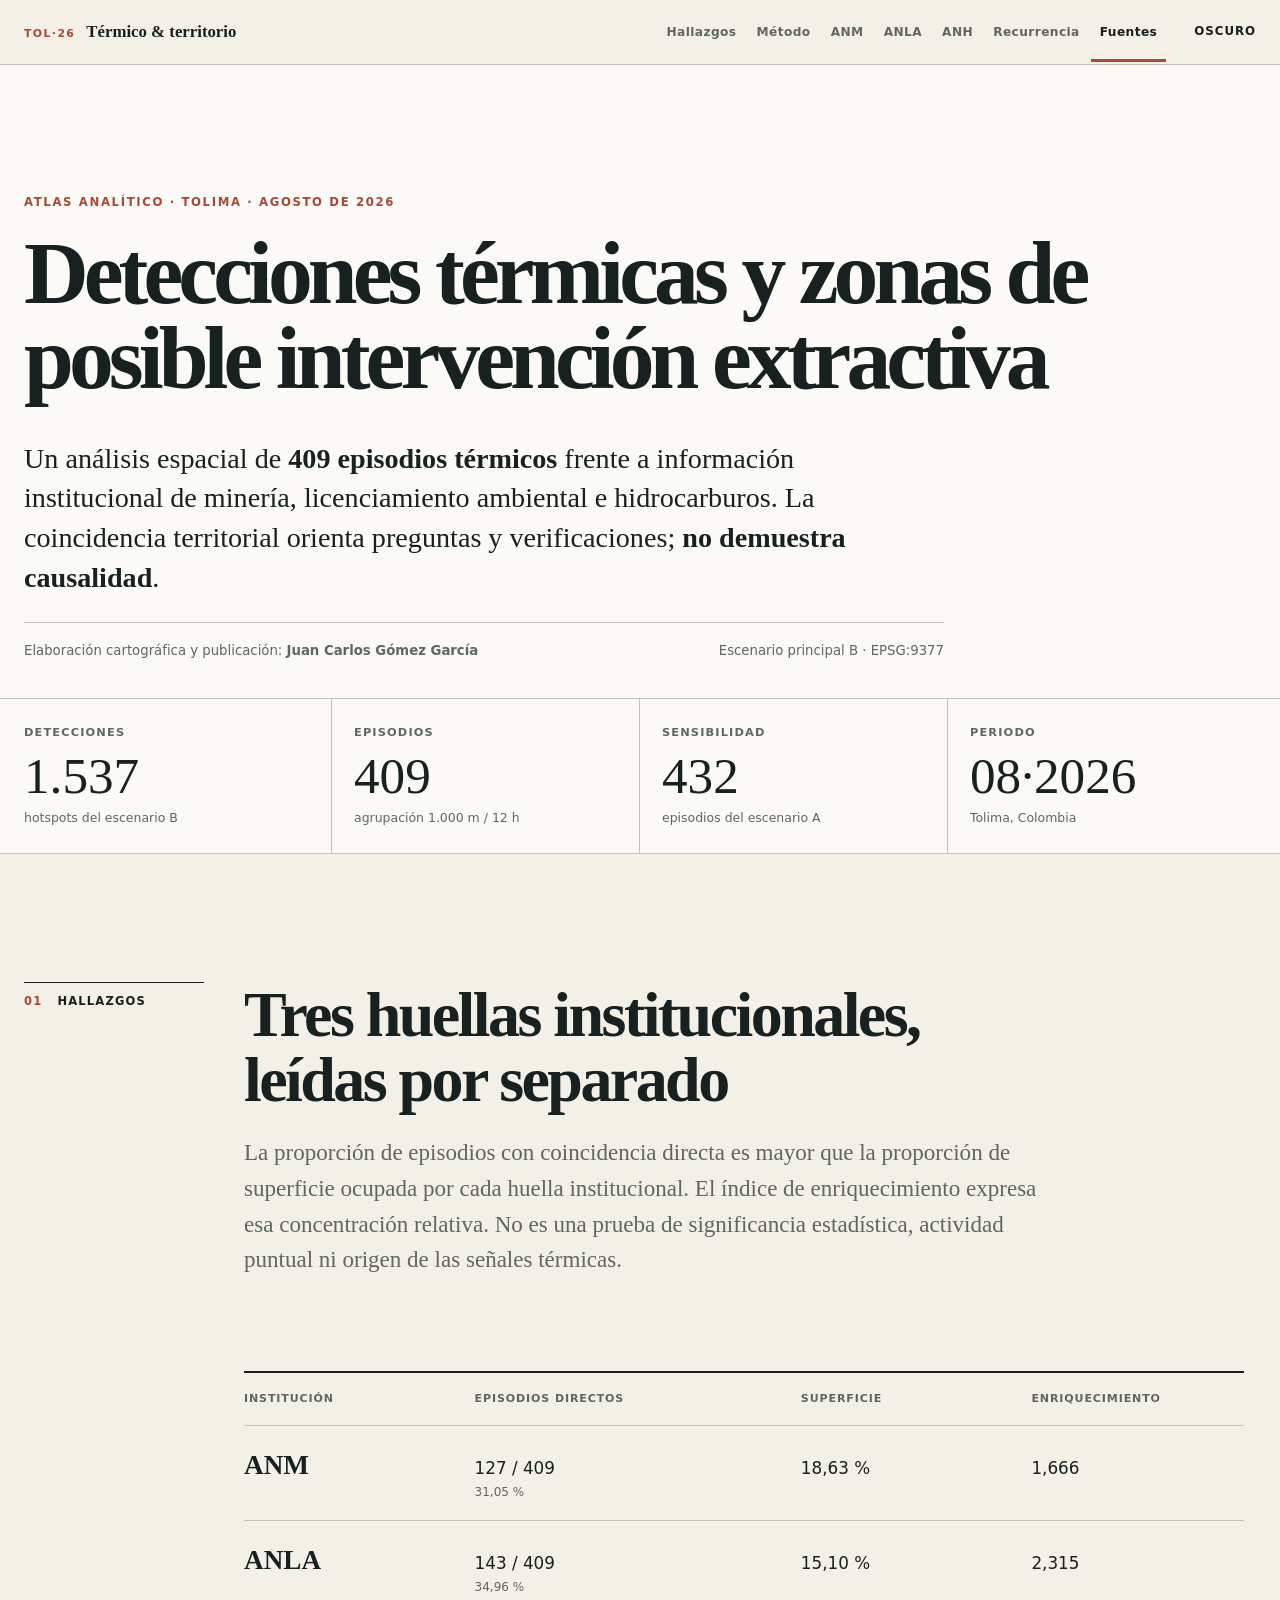
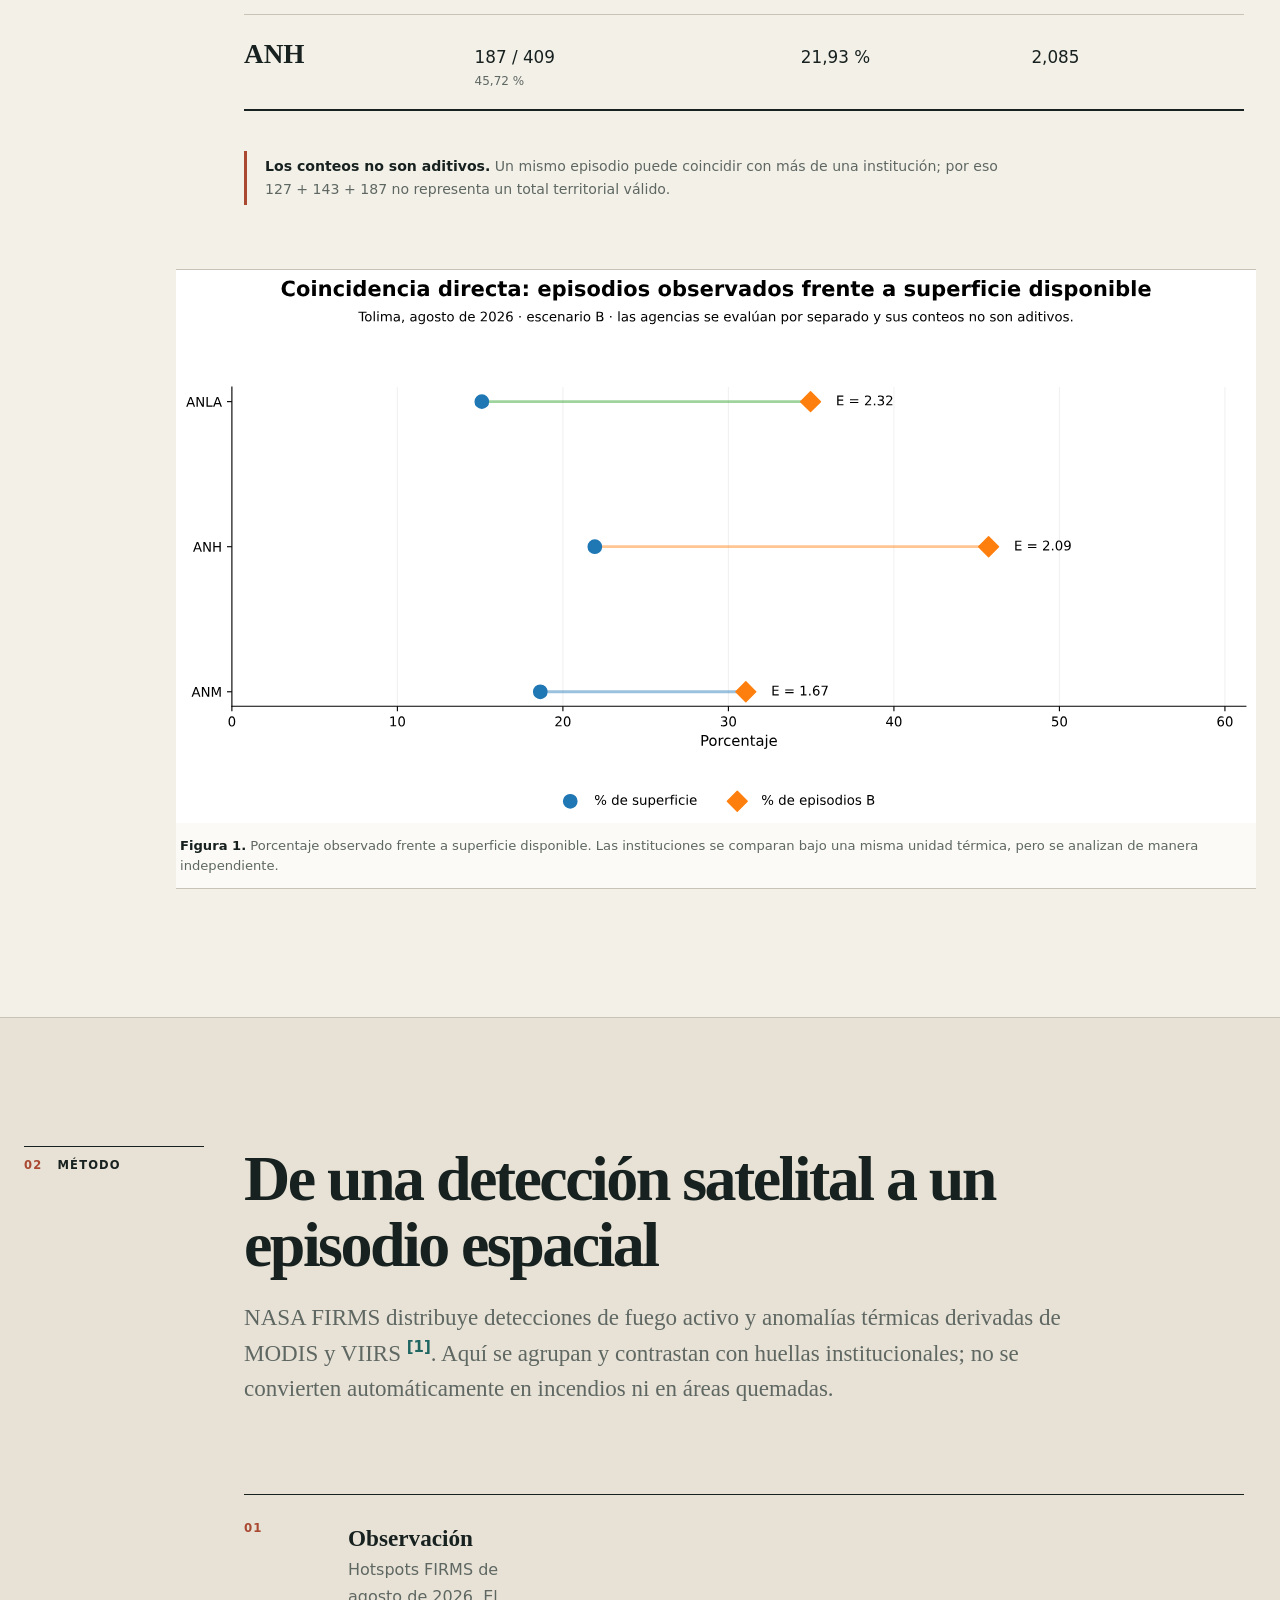
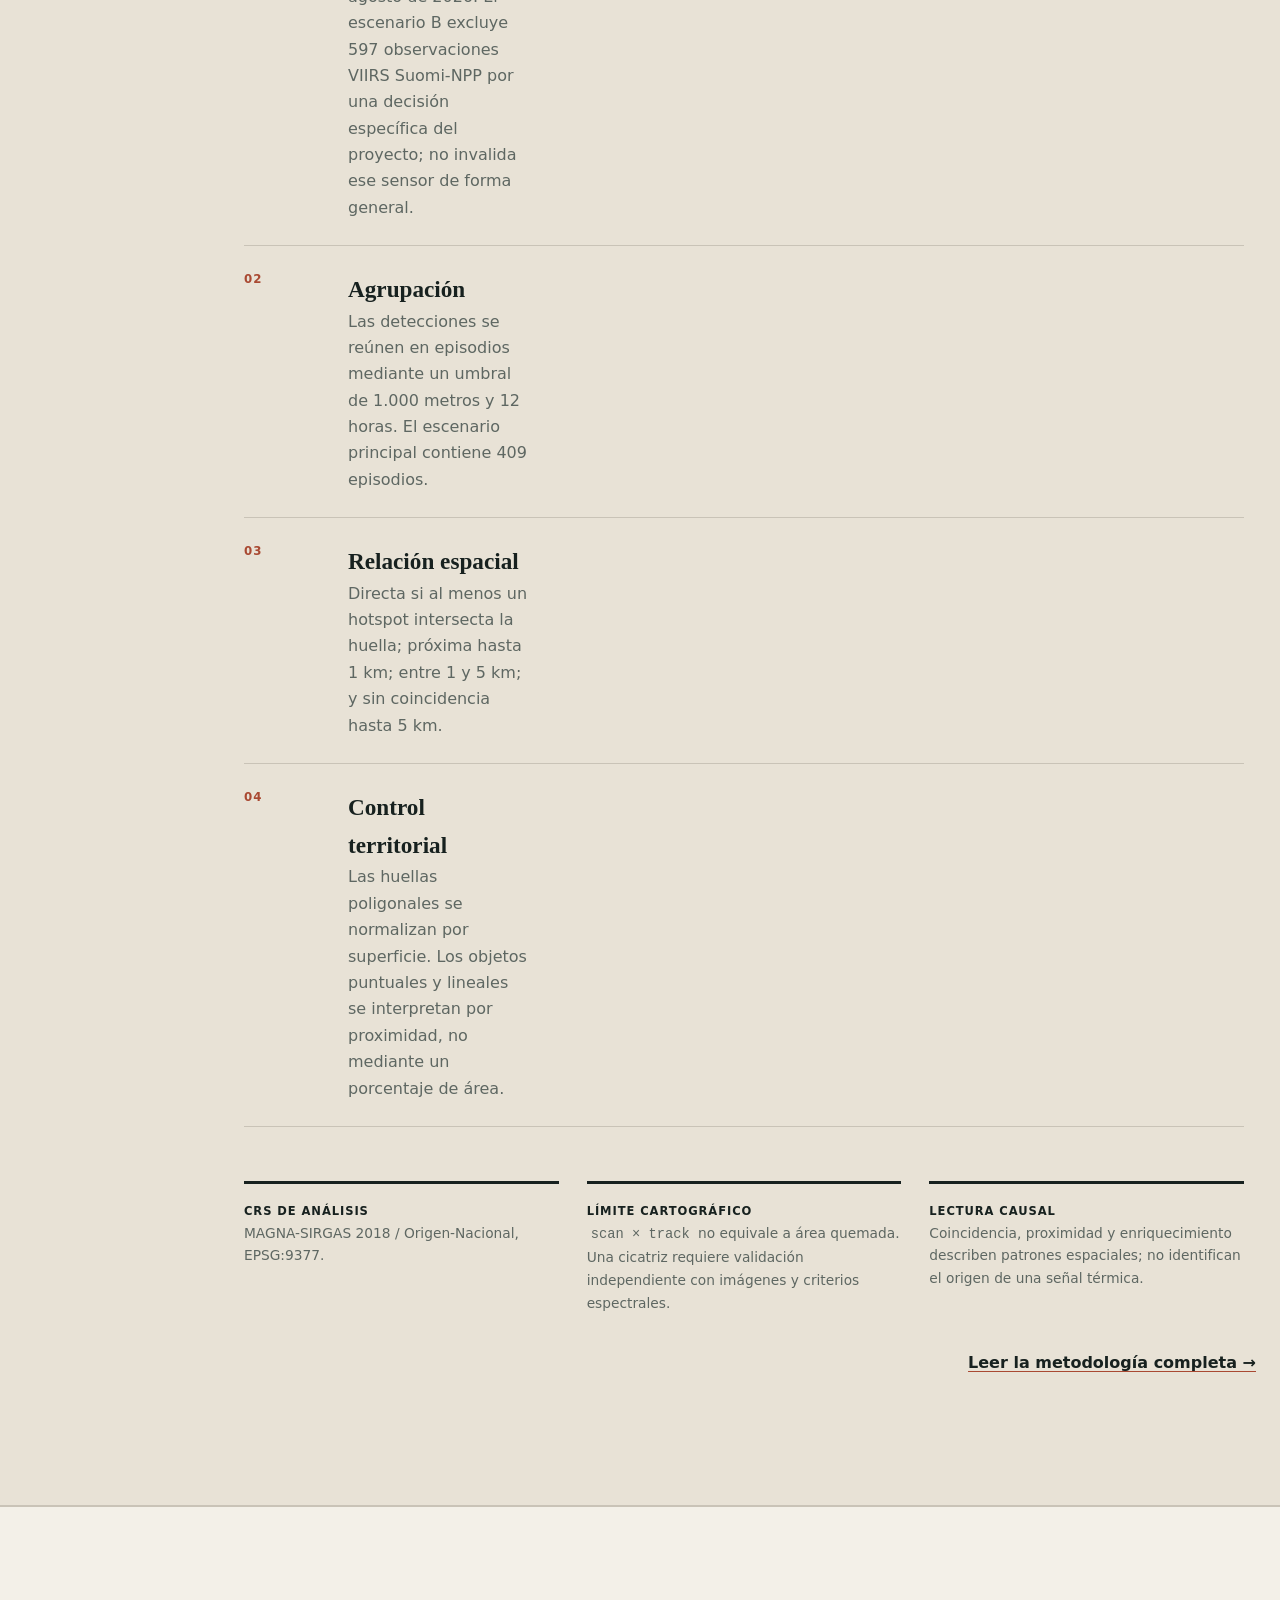
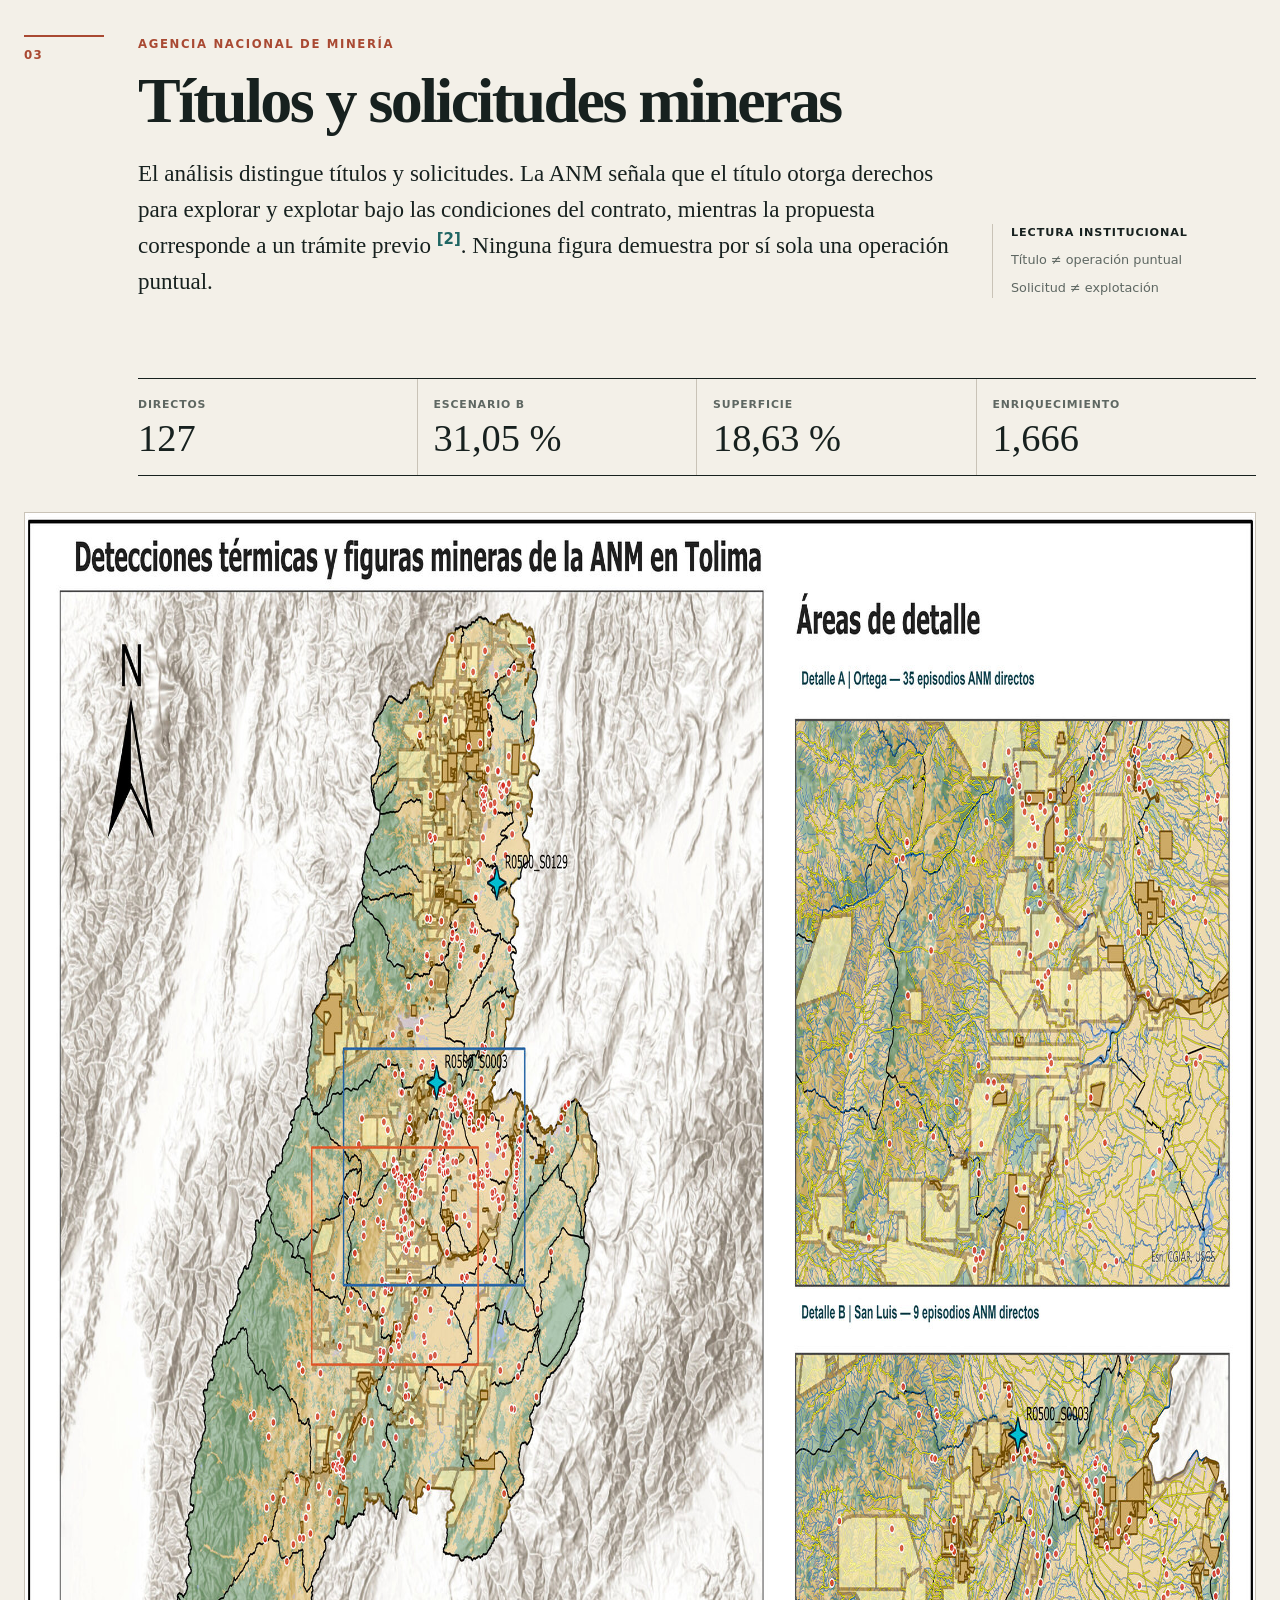
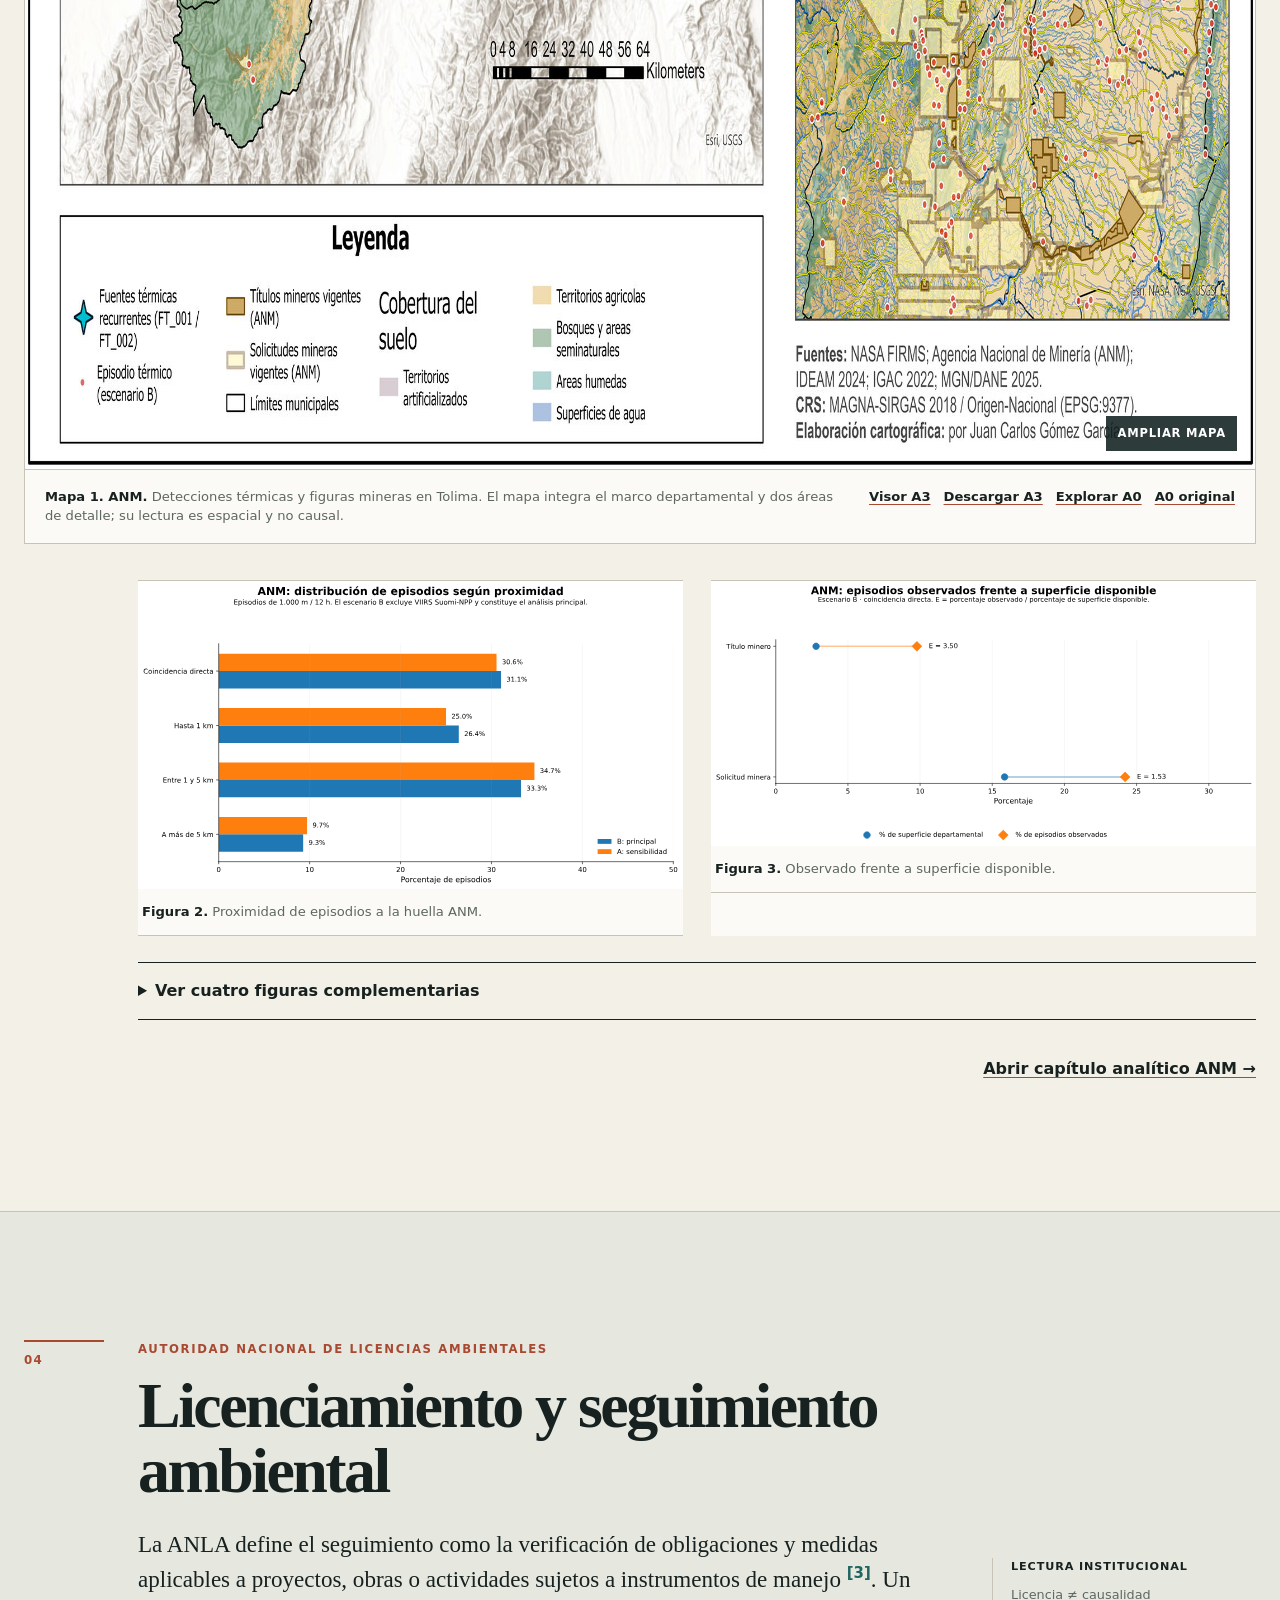
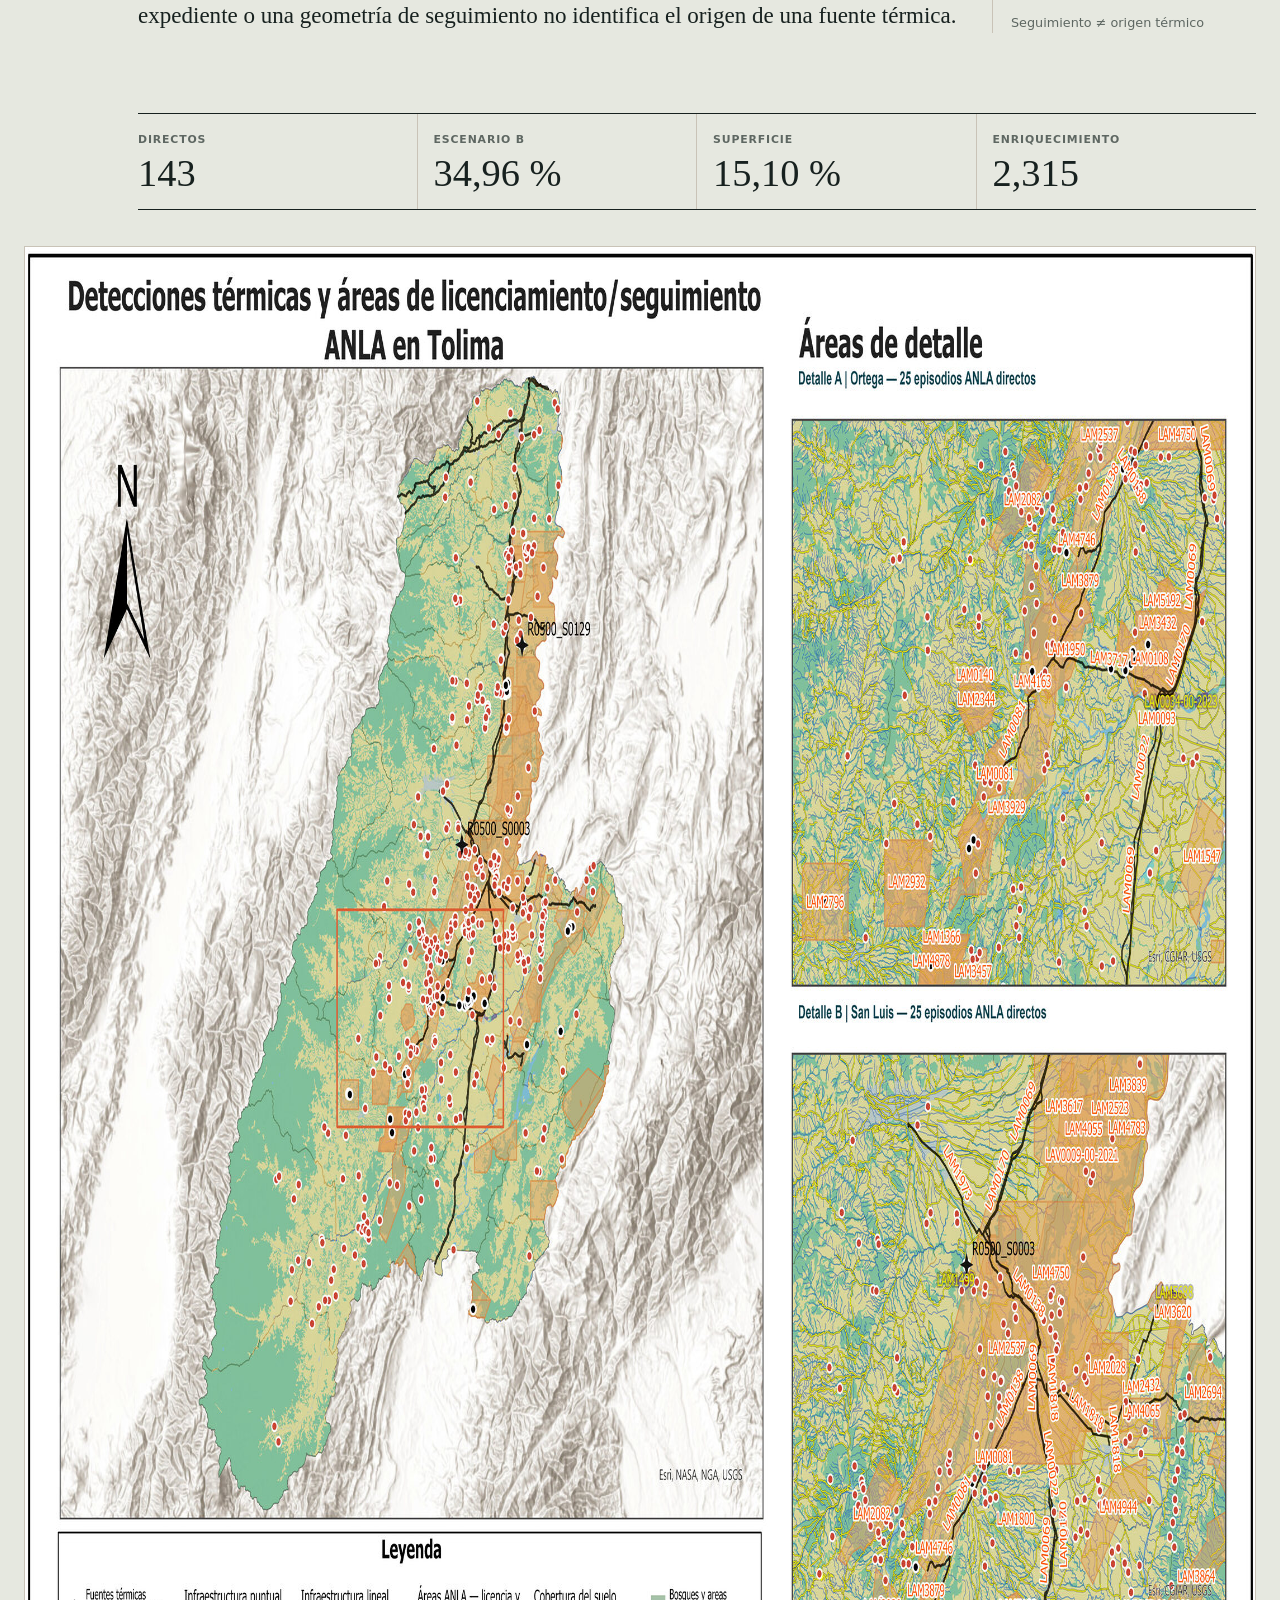
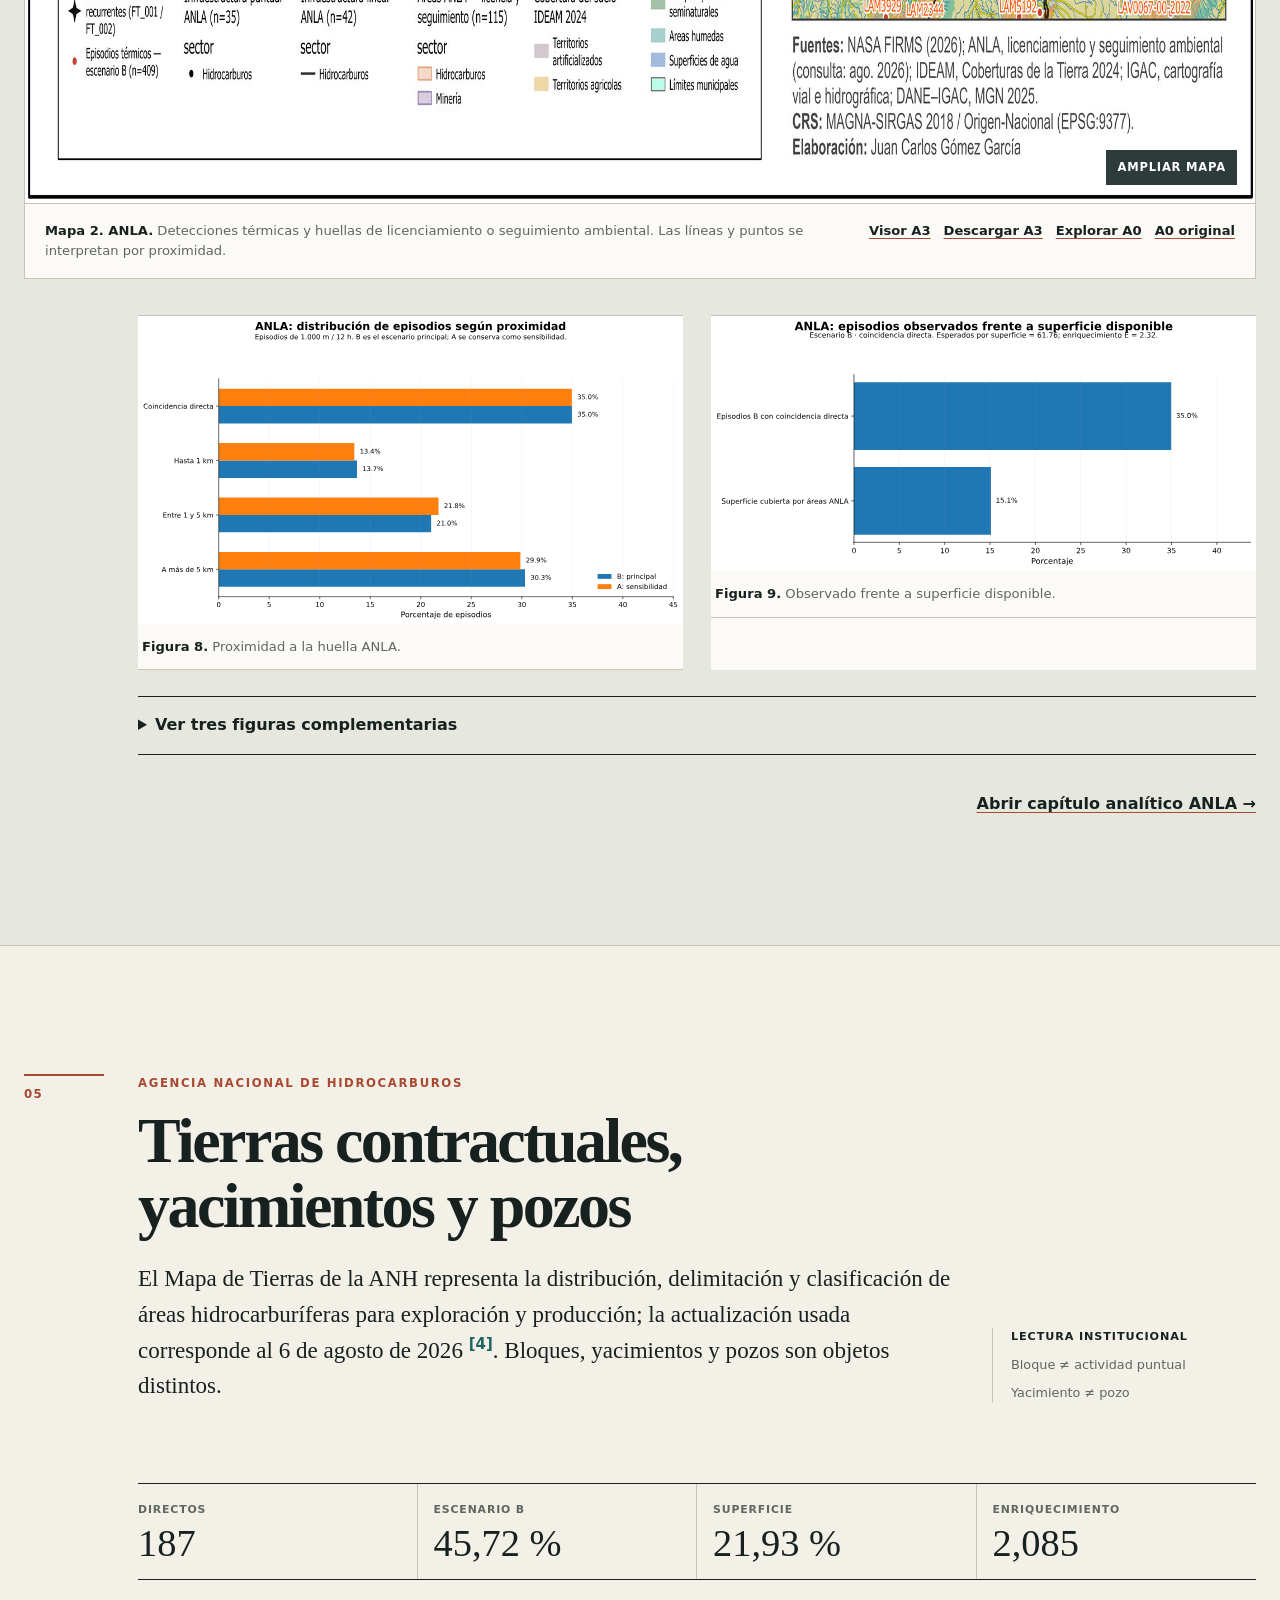
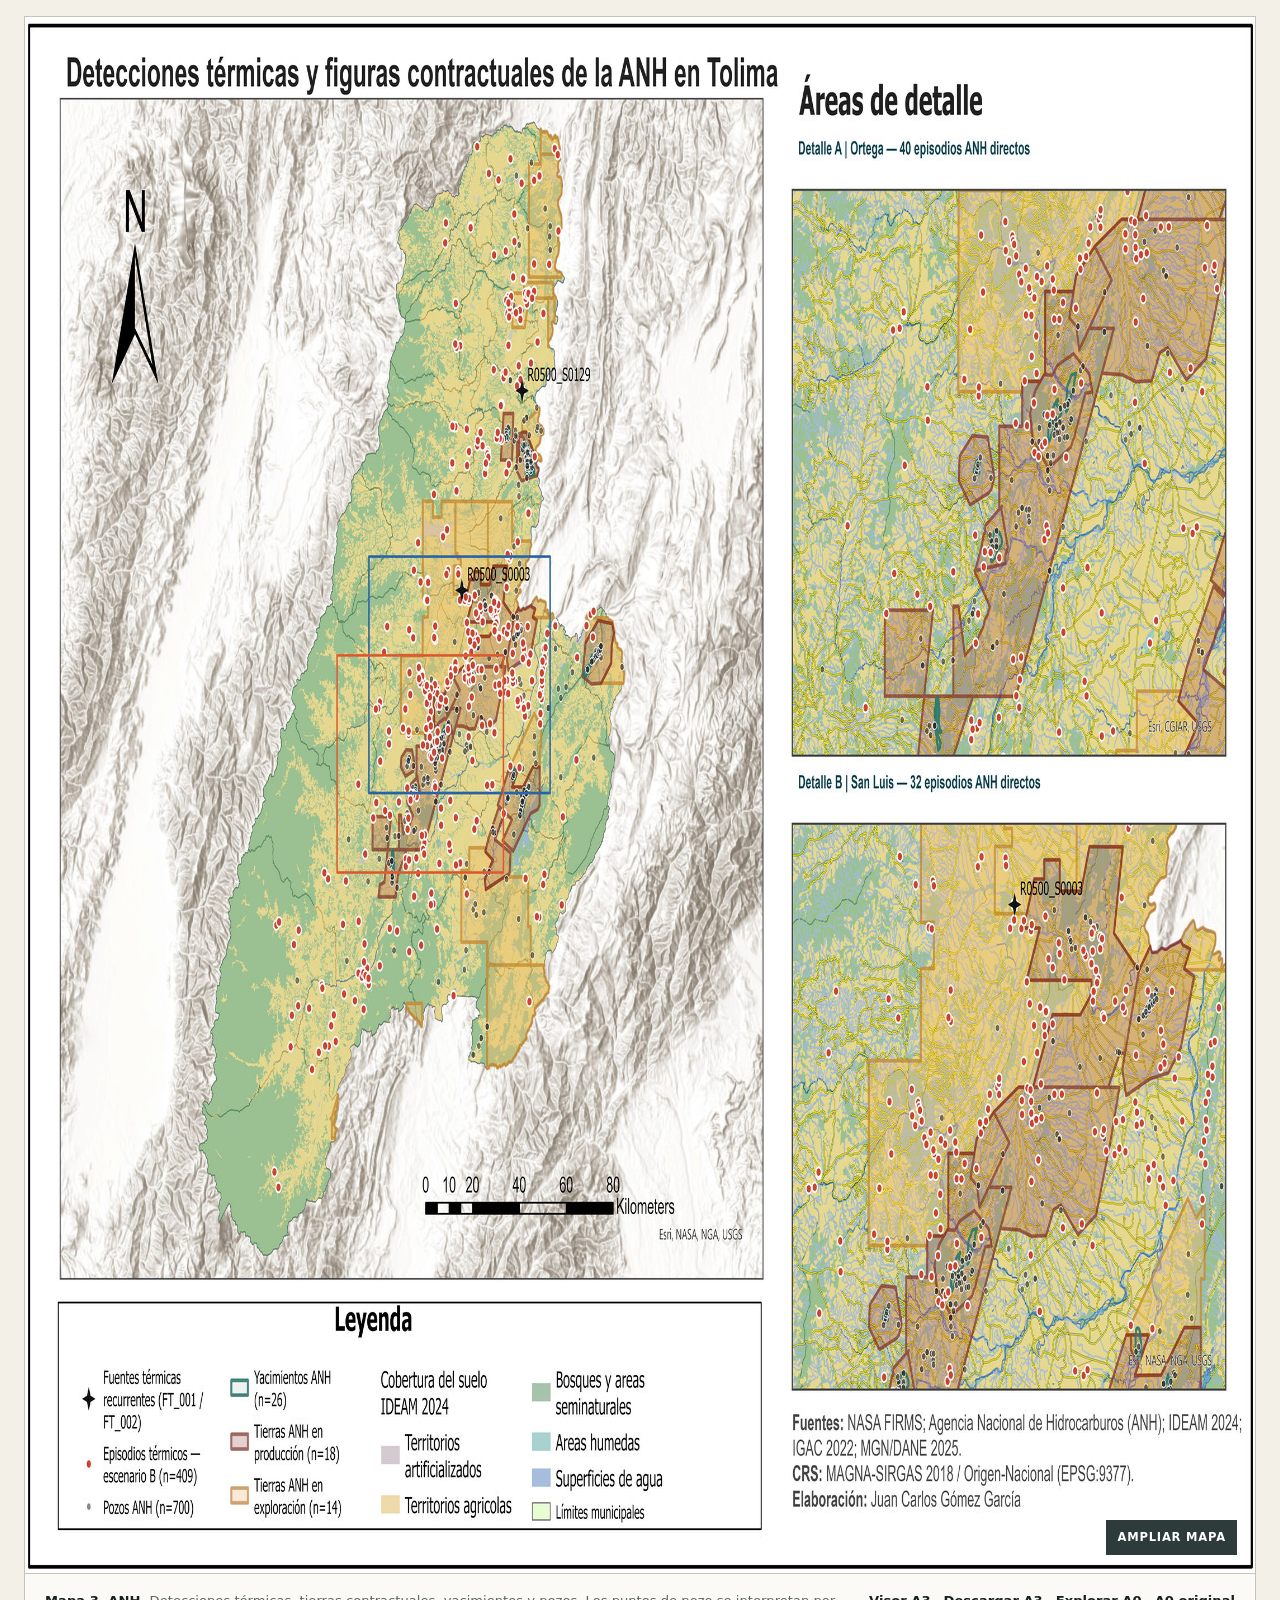
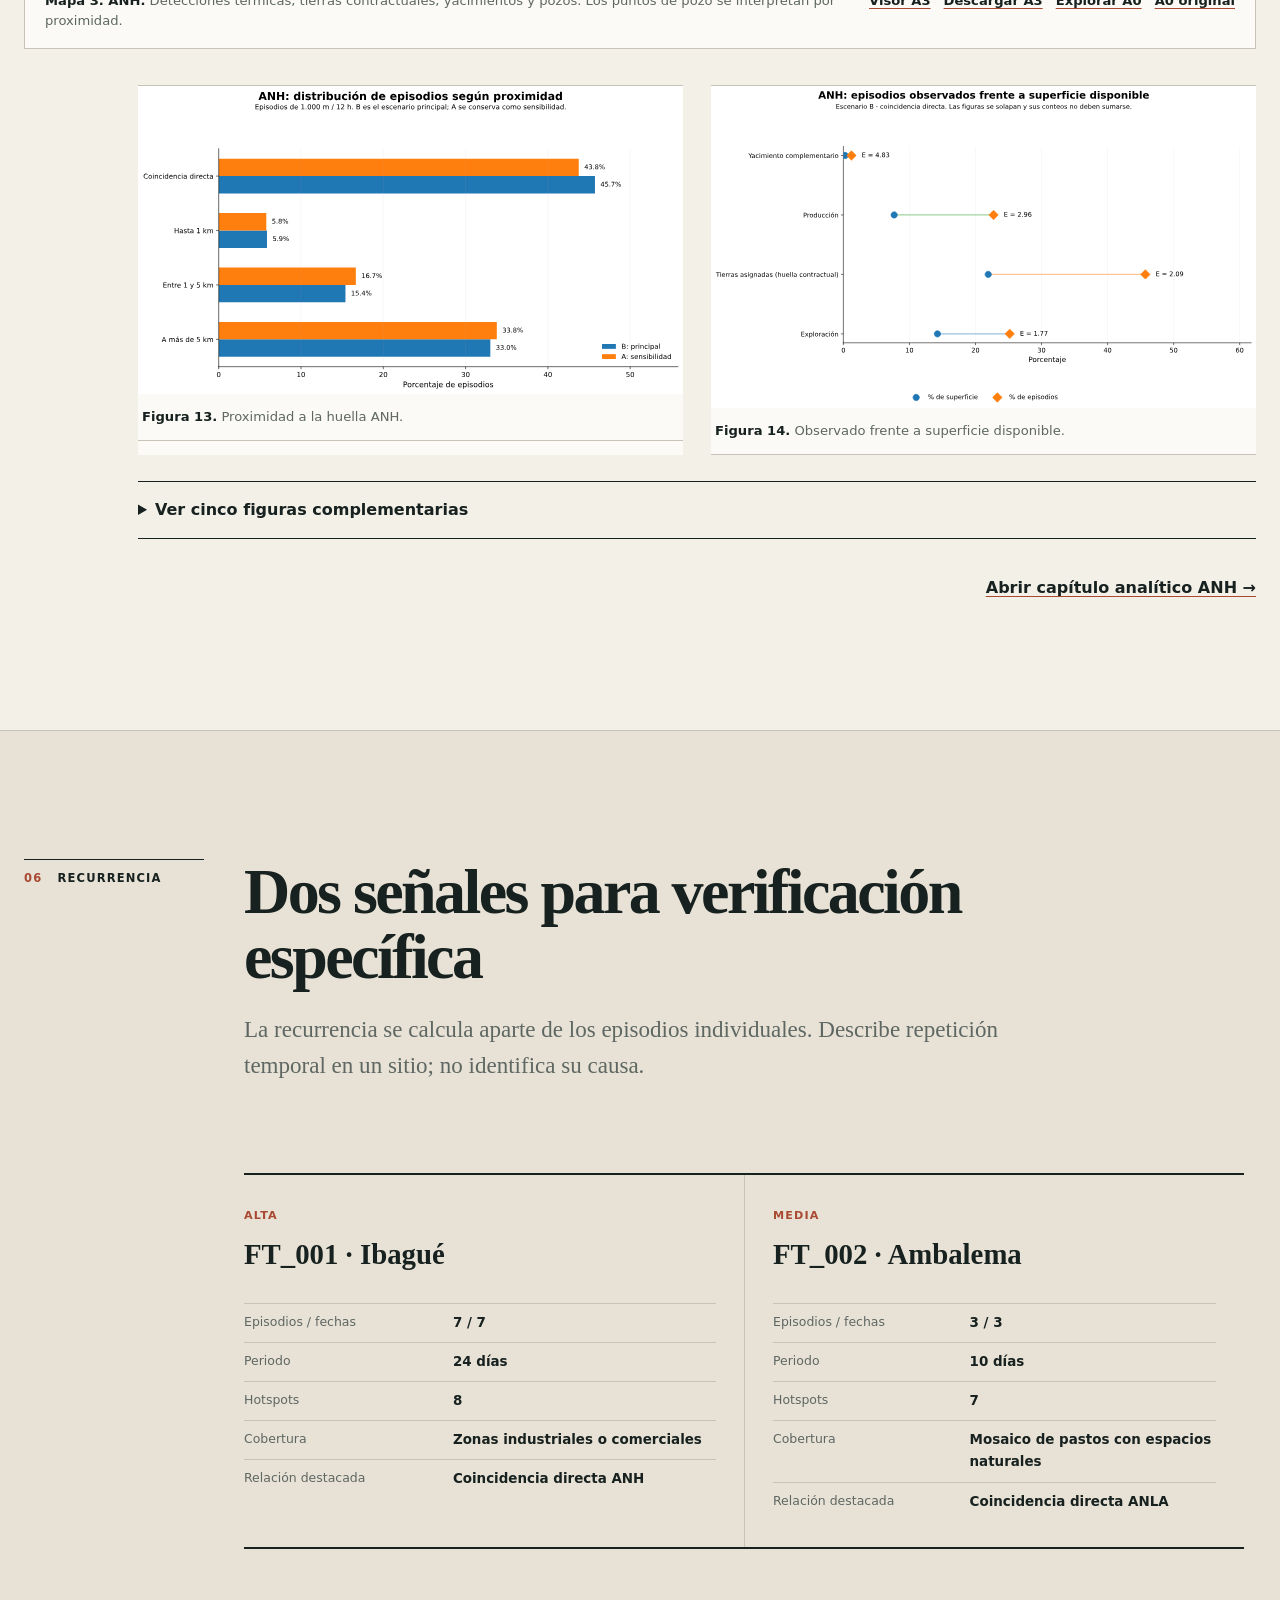
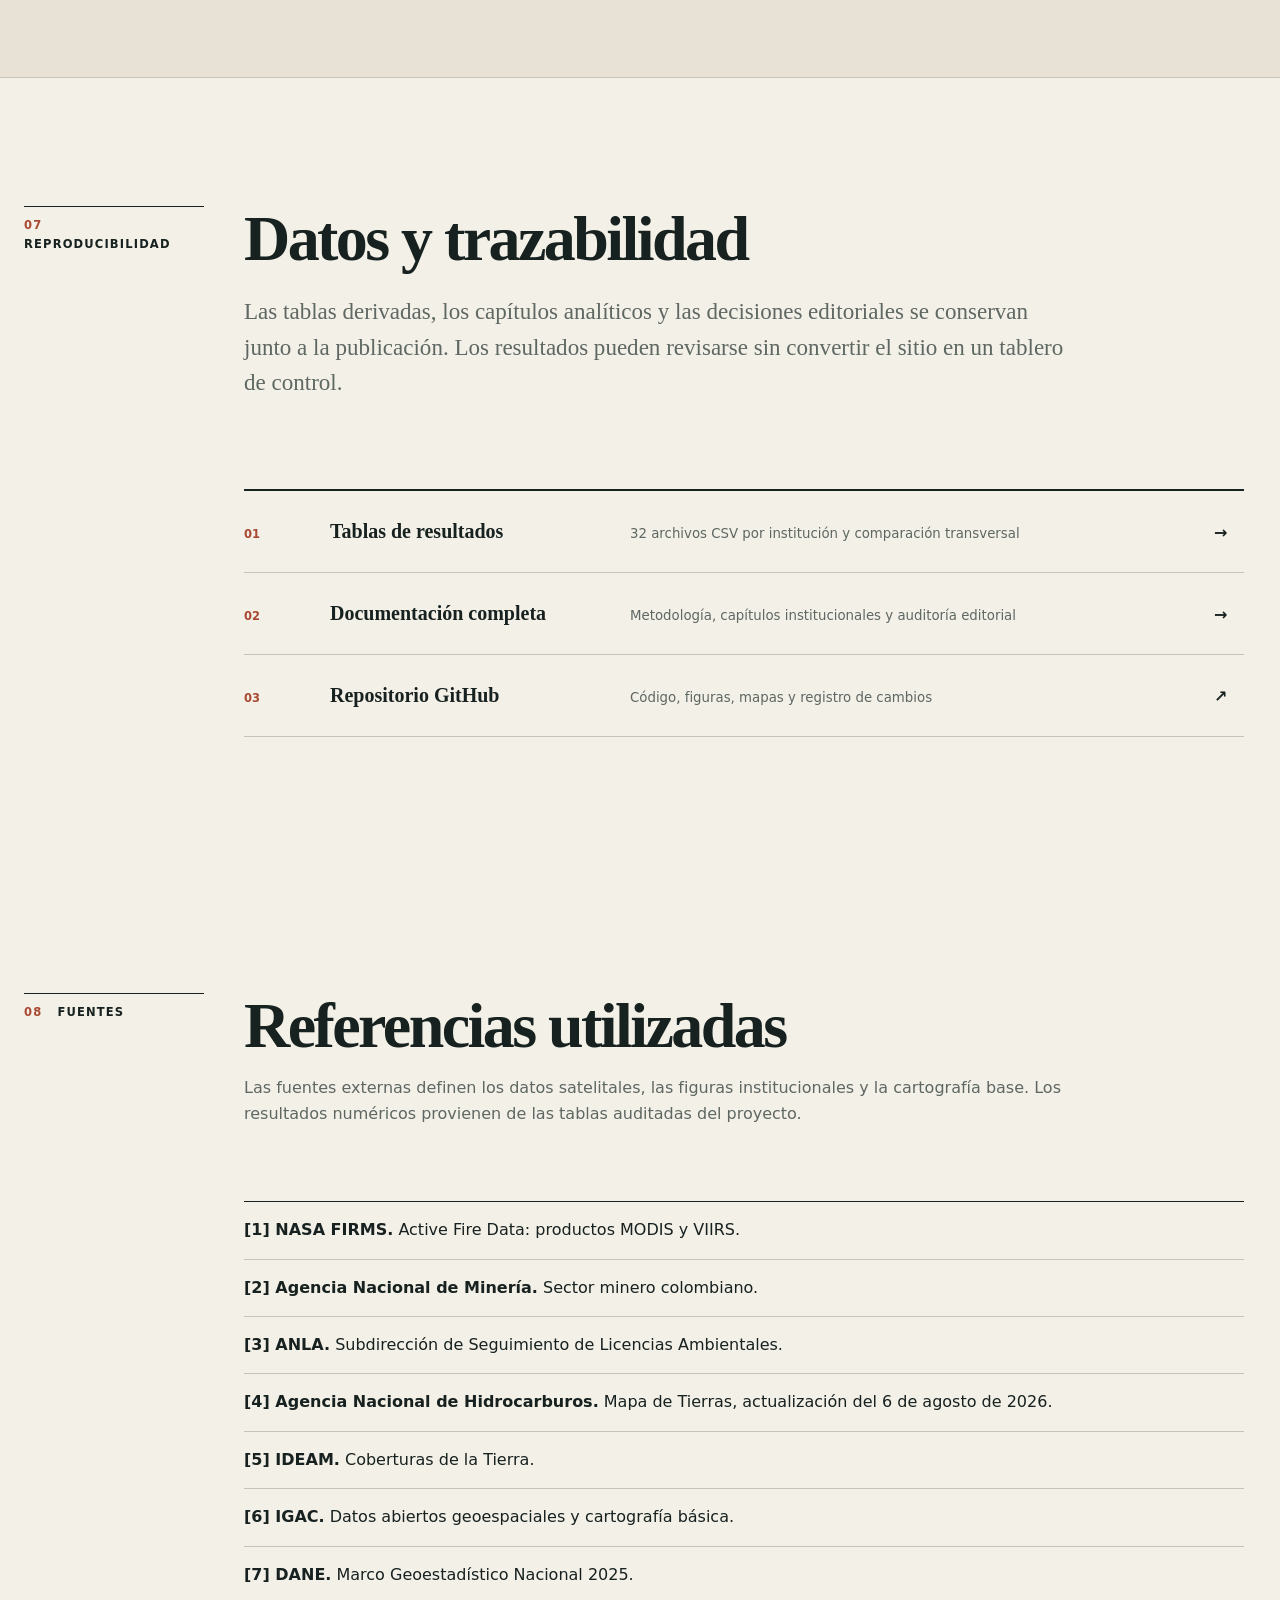
==== commit a1d852b4: "Rediseñar publicación editorial e integrar visor A0 DZI" ====
--- a/index.html
+++ b/index.html
@@ -3,12 +3,12 @@
 <head>
   <meta charset="utf-8">
   <meta name="viewport" content="width=device-width,initial-scale=1">
-  <meta name="description" content="Análisis espacial de detecciones térmicas y su coincidencia con información institucional ANM, ANLA y ANH en Tolima durante agosto de 2026.">
-  <meta name="theme-color" content="#0b2239">
+  <meta name="description" content="Publicación científica y cartográfica sobre 409 episodios térmicos y su relación espacial con información institucional de ANM, ANLA y ANH en Tolima, agosto de 2026.">
+  <meta name="theme-color" content="#f3f0e8">
   <meta property="og:type" content="article">
   <meta property="og:title" content="Detecciones térmicas y zonas de posible intervención extractiva en Tolima">
-  <meta property="og:description" content="Publicación cartográfica y análisis espacial — agosto de 2026.">
-  <title>Detecciones térmicas y zonas de posible intervención extractiva · Tolima 2026</title>
+  <meta property="og:description" content="Análisis espacial y atlas cartográfico · agosto de 2026.">
+  <title>Detecciones térmicas y territorio · Tolima 2026</title>
   <link rel="stylesheet" href="assets/css/styles.css">
 </head>
 <body>
@@ -17,433 +17,167 @@
 
   <header class="site-header">
     <div class="nav-wrap">
-      <a class="brand" href="#inicio"><span class="brand-mark" aria-hidden="true"></span><span>Tolima · térmico & territorio</span></a>
-      <nav class="nav-links" aria-label="Navegación principal">
-        <a href="#resumen">Resumen</a>
-        <a href="#metodologia">Método</a>
-        <a href="#anm">ANM</a>
-        <a href="#anla">ANLA</a>
-        <a href="#anh">ANH</a>
-        <a href="#recurrencia">Recurrencia</a>
-        <a href="#datos">Datos</a>
-        <a href="#referencias">Referencias</a>
+      <a class="brand" href="#inicio" aria-label="Ir al inicio">
+        <span class="brand-index" aria-hidden="true">TOL·26</span>
+        <span class="brand-name">Térmico &amp; territorio</span>
+      </a>
+      <button class="nav-toggle" type="button" data-mobile-nav aria-expanded="false" aria-controls="site-navigation">Índice</button>
+      <nav class="nav-links" id="site-navigation" aria-label="Índice de la publicación">
+        <a href="#hallazgos">Hallazgos</a><a href="#metodo">Método</a><a href="#anm">ANM</a><a href="#anla">ANLA</a><a href="#anh">ANH</a><a href="#recurrencia">Recurrencia</a><a href="#fuentes">Fuentes</a>
       </nav>
-      <button class="icon-button mobile-nav" type="button" data-mobile-nav aria-label="Abrir navegación">☰</button>
-      <button class="icon-button" type="button" data-theme-toggle aria-label="Cambiar tema">◐</button>
+      <button class="theme-toggle" type="button" data-theme-toggle aria-pressed="false">Oscuro</button>
     </div>
   </header>
 
   <main id="contenido">
-    <section class="hero" id="inicio">
-      <div class="hero-inner">
-        <div>
-          <div class="kicker">Publicación cartográfica · Tolima · agosto 2026</div>
+    <article>
+      <header class="masthead" id="inicio">
+        <div class="masthead-inner">
+          <p class="overline">Atlas analítico · Tolima · agosto de 2026</p>
           <h1>Detecciones térmicas y zonas de posible intervención extractiva</h1>
-          <p>
-            Análisis espacial de <strong>409 episodios térmicos</strong> frente a información institucional de minería,
-            licenciamiento ambiental e hidrocarburos. La lectura identifica coincidencias, proximidades y concentraciones
-            relativas; <strong>no atribuye causalidad</strong>.
-          </p>
-          <div class="hero-actions">
-            <a class="button primary" href="#resumen">Explorar resultados</a>
-            <a class="button secondary" href="#metodologia">Leer metodología</a>
-            <a class="button secondary" href="#datos">Descargar datos</a>
-          </div>
+          <p class="standfirst">Un análisis espacial de <strong>409 episodios térmicos</strong> frente a información institucional de minería, licenciamiento ambiental e hidrocarburos. La coincidencia territorial orienta preguntas y verificaciones; <strong>no demuestra causalidad</strong>.</p>
+          <div class="byline"><span>Elaboración cartográfica y publicación: <strong>Juan Carlos Gómez García</strong></span><span>Escenario principal B · EPSG:9377</span></div>
+          <dl class="study-facts" aria-label="Ficha del análisis">
+            <div><dt>Detecciones</dt><dd>1.537</dd><span>hotspots del escenario B</span></div>
+            <div><dt>Episodios</dt><dd>409</dd><span>agrupación 1.000 m / 12 h</span></div>
+            <div><dt>Sensibilidad</dt><dd>432</dd><span>episodios del escenario A</span></div>
+            <div><dt>Periodo</dt><dd>08·2026</dd><span>Tolima, Colombia</span></div>
+          </dl>
         </div>
-        <aside class="hero-panel" aria-label="Resumen del conjunto analítico">
-          <div class="hero-grid">
-            <div><span class="mini-label">Hotspots B</span><strong>1.537</strong><p>Escenario principal</p></div>
-            <div><span class="mini-label">Episodios</span><strong>409</strong><p>1.000 m / 12 h</p></div>
-            <div><span class="mini-label">Recurrentes</span><strong>2</strong><p>FT_001 · FT_002</p></div>
-            <div><span class="mini-label">CRS</span><strong style="font-size:1.8rem">EPSG:9377</strong><p>Origen-Nacional</p></div>
-          </div>
-        </aside>
-      </div>
-    </section>
+      </header>
 
-    <section class="section" id="resumen">
-      <div class="container">
-        <div class="section-head">
-          <div>
-            <div class="eyebrow">Resumen ejecutivo</div>
-            <h2>Tres huellas institucionales, una misma unidad térmica</h2>
-          </div>
-          <p>
-            El escenario B reúne 409 episodios. Cada institución se evalúa por separado:
-            un mismo episodio puede coincidir con más de una huella, por lo que los conteos
-            <strong>no son aditivos</strong>.
-          </p>
+      <section class="editorial-section" id="hallazgos" aria-labelledby="hallazgos-title">
+        <div class="reading-grid">
+          <div class="section-label"><span>01</span> Hallazgos</div>
+          <div class="section-copy"><h2 id="hallazgos-title">Tres huellas institucionales, leídas por separado</h2><p class="lede">La proporción de episodios con coincidencia directa es mayor que la proporción de superficie ocupada por cada huella institucional. El índice de enriquecimiento expresa esa concentración relativa. No es una prueba de significancia estadística, actividad puntual ni origen de las señales térmicas.</p></div>
         </div>
+        <div class="result-ledger" role="group" aria-label="Resultados principales del escenario B">
+          <div class="ledger-head"><span>Institución</span><span>Episodios directos</span><span>Superficie</span><span>Enriquecimiento</span></div>
+          <a href="#anm"><strong>ANM</strong><span>127 / 409 <small>31,05 %</small></span><span>18,63 %</span><span>1,666</span></a>
+          <a href="#anla"><strong>ANLA</strong><span>143 / 409 <small>34,96 %</small></span><span>15,10 %</span><span>2,315</span></a>
+          <a href="#anh"><strong>ANH</strong><span>187 / 409 <small>45,72 %</small></span><span>21,93 %</span><span>2,085</span></a>
+        </div>
+        <aside class="margin-note wide-note"><strong>Los conteos no son aditivos.</strong> Un mismo episodio puede coincidir con más de una institución; por eso 127 + 143 + 187 no representa un total territorial válido.</aside>
+        <figure class="publication-figure breakout"><img src="assets/figures/svg/GENERAL/figura_00_comparacion_institucional_B.svg" alt="Comparación del porcentaje de superficie y el porcentaje de episodios observados para ANM, ANLA y ANH en el escenario B." width="1800" height="1000"><figcaption><b>Figura 1.</b> Porcentaje observado frente a superficie disponible. Las instituciones se comparan bajo una misma unidad térmica, pero se analizan de manera independiente.</figcaption></figure>
+      </section>
 
-        <div class="stats-grid">
-          <article class="stat-card"><div class="value">31,05%</div><div class="label">Episodios B con coincidencia directa ANM</div><div class="meta">127 / 409 · E = 1,666</div></article>
-          <article class="stat-card"><div class="value">34,96%</div><div class="label">Episodios B con coincidencia directa ANLA</div><div class="meta">143 / 409 · E = 2,315</div></article>
-          <article class="stat-card"><div class="value">45,72%</div><div class="label">Episodios B con coincidencia directa ANH</div><div class="meta">187 / 409 · E = 2,085</div></article>
-          <article class="stat-card"><div class="value">24.128</div><div class="label">km² de superficie departamental evaluada</div><div class="meta">Cierre espacial auditado</div></article>
+      <section class="editorial-section paper-band" id="metodo" aria-labelledby="metodo-title">
+        <div class="reading-grid">
+          <div class="section-label"><span>02</span> Método</div>
+          <div class="section-copy"><h2 id="metodo-title">De una detección satelital a un episodio espacial</h2><p class="lede">NASA FIRMS distribuye detecciones de fuego activo y anomalías térmicas derivadas de MODIS y VIIRS <a class="citation" href="https://firms.modaps.eosdis.nasa.gov/active_fire/" target="_blank" rel="noopener noreferrer">[1]</a>. Aquí se agrupan y contrastan con huellas institucionales; no se convierten automáticamente en incendios ni en áreas quemadas.</p></div>
         </div>
+        <ol class="method-sequence">
+          <li><span>01</span><div><h3>Observación</h3><p>Hotspots FIRMS de agosto de 2026. El escenario B excluye 597 observaciones VIIRS Suomi-NPP por una decisión específica del proyecto; no invalida ese sensor de forma general.</p></div></li>
+          <li><span>02</span><div><h3>Agrupación</h3><p>Las detecciones se reúnen en episodios mediante un umbral de 1.000 metros y 12 horas. El escenario principal contiene 409 episodios.</p></div></li>
+          <li><span>03</span><div><h3>Relación espacial</h3><p>Directa si al menos un hotspot intersecta la huella; próxima hasta 1 km; entre 1 y 5 km; y sin coincidencia hasta 5 km.</p></div></li>
+          <li><span>04</span><div><h3>Control territorial</h3><p>Las huellas poligonales se normalizan por superficie. Los objetos puntuales y lineales se interpretan por proximidad, no mediante un porcentaje de área.</p></div></li>
+        </ol>
+        <div class="method-notes">
+          <p><strong>CRS de análisis</strong><br>MAGNA-SIRGAS 2018 / Origen-Nacional, EPSG:9377.</p>
+          <p><strong>Límite cartográfico</strong><br><code>scan × track</code> no equivale a área quemada. Una cicatriz requiere validación independiente con imágenes y criterios espectrales.</p>
+          <p><strong>Lectura causal</strong><br>Coincidencia, proximidad y enriquecimiento describen patrones espaciales; no identifican el origen de una señal térmica.</p>
+        </div>
+        <p class="text-action"><a href="documento.html?file=docs/01_metodologia_general_v2.md&amp;title=Metodolog%C3%ADa%20general">Leer la metodología completa →</a></p>
+      </section>
 
-        <div class="callout">
-          <strong>Cómo leer estos resultados.</strong>
-          El índice de enriquecimiento compara el porcentaje de episodios observados con el porcentaje de superficie disponible.
-          Un valor superior a 1 describe concentración relativa; no es una prueba de causalidad ni de significancia estadística.
+      <section class="agency-chapter" id="anm" aria-labelledby="anm-title">
+        <div class="chapter-intro"><div class="chapter-number">03</div><div><p class="overline">Agencia Nacional de Minería</p><h2 id="anm-title">Títulos y solicitudes mineras</h2><p class="lede">El análisis distingue títulos y solicitudes. La ANM señala que el título otorga derechos para explorar y explotar bajo las condiciones del contrato, mientras la propuesta corresponde a un trámite previo <a class="citation" href="https://www.anm.gov.co/index.php/sector-minero-colombiano" target="_blank" rel="noopener noreferrer">[2]</a>. Ninguna figura demuestra por sí sola una operación puntual.</p></div><aside class="chapter-aside"><strong>Lectura institucional</strong><span>Título ≠ operación puntual</span><span>Solicitud ≠ explotación</span></aside></div>
+        <dl class="chapter-metrics"><div><dt>Directos</dt><dd>127</dd></div><div><dt>Escenario B</dt><dd>31,05 %</dd></div><div><dt>Superficie</dt><dd>18,63 %</dd></div><div><dt>Enriquecimiento</dt><dd>1,666</dd></div></dl>
+        <figure class="atlas-map" data-map-card="anm">
+          <a class="map-image-link" data-a3-viewer target="_blank" rel="noopener" aria-label="Abrir mapa A3 de ANM en el visor"><img data-map-preview src="assets/maps/previews/anm_a3_preview.jpg" alt="Mapa A3 de Tolima con episodios térmicos, títulos y solicitudes de la Agencia Nacional de Minería, y detalles de Ortega y San Luis." width="2200" height="1556" loading="lazy" decoding="async"><span>Ampliar mapa</span></a>
+          <figcaption><div><b>Mapa 1. ANM.</b> Detecciones térmicas y figuras mineras en Tolima. El mapa integra el marco departamental y dos áreas de detalle; su lectura es espacial y no causal.</div><div class="figure-actions"><a data-a3-viewer target="_blank" rel="noopener">Visor A3</a><a data-a3-download>Descargar A3</a><a data-a0-viewer target="_blank" rel="noopener">Explorar A0</a><a data-a0-download target="_blank" rel="noopener noreferrer">A0 original</a></div></figcaption>
+        </figure>
+        <div class="evidence-grid">
+          <figure class="publication-figure"><img loading="lazy" decoding="async" src="assets/figures/svg/ANM/anm_01_proximidad_episodios_publicacion.svg" alt="Distribución de episodios según proximidad a la huella ANM en los escenarios A y B."><figcaption><b>Figura 2.</b> Proximidad de episodios a la huella ANM.</figcaption></figure>
+          <figure class="publication-figure"><img loading="lazy" decoding="async" src="assets/figures/svg/ANM/anm_02_observado_vs_superficie_publicacion.svg" alt="Comparación de episodios observados y superficie para títulos y solicitudes mineras."><figcaption><b>Figura 3.</b> Observado frente a superficie disponible.</figcaption></figure>
         </div>
+        <details class="evidence-more"><summary>Ver cuatro figuras complementarias</summary><div class="evidence-grid inside">
+          <figure class="publication-figure"><img loading="lazy" decoding="async" src="assets/figures/svg/ANM/anm_03a_solicitudes_principales_publicacion.svg" alt="Solicitudes mineras con mayor número de episodios coincidentes."><figcaption><b>Figura 4.</b> Solicitudes principales.</figcaption></figure>
+          <figure class="publication-figure"><img loading="lazy" decoding="async" src="assets/figures/svg/ANM/anm_03b_titulos_principales_publicacion.svg" alt="Títulos mineros con mayor número de episodios coincidentes."><figcaption><b>Figura 5.</b> Títulos principales.</figcaption></figure>
+          <figure class="publication-figure"><img loading="lazy" decoding="async" src="assets/figures/svg/ANM/anm_04_municipios_directos_publicacion.svg" alt="Municipios con mayor coincidencia directa con figuras ANM."><figcaption><b>Figura 6.</b> Distribución municipal.</figcaption></figure>
+          <figure class="publication-figure"><img loading="lazy" decoding="async" src="assets/figures/svg/ANM/anm_05_coberturas_directas_publicacion_v2.svg" alt="Coberturas de la tierra más frecuentes entre los episodios directos ANM."><figcaption><b>Figura 7.</b> Coberturas de la tierra.</figcaption></figure>
+        </div></details>
+        <p class="chapter-document"><a href="documento.html?file=docs/02_ANM_v2.md&amp;title=Cap%C3%ADtulo%20ANM">Abrir capítulo analítico ANM →</a></p>
+      </section>
 
-        <div class="figure-panel">
-          <img src="assets/figures/svg/GENERAL/figura_00_comparacion_institucional_B.svg" alt="Comparación entre porcentaje de superficie y porcentaje de episodios observados para ANM, ANLA y ANH.">
-          <div class="figcaption">Comparación transversal del escenario B. Las tres instituciones se evalúan por separado y sus conteos no deben sumarse.</div>
+      <section class="agency-chapter chapter-tint" id="anla" aria-labelledby="anla-title">
+        <div class="chapter-intro"><div class="chapter-number">04</div><div><p class="overline">Autoridad Nacional de Licencias Ambientales</p><h2 id="anla-title">Licenciamiento y seguimiento ambiental</h2><p class="lede">La ANLA define el seguimiento como la verificación de obligaciones y medidas aplicables a proyectos, obras o actividades sujetos a instrumentos de manejo <a class="citation" href="https://www.anla.gov.co/seguimiento-de-licencias-ambientales/que-hacemos" target="_blank" rel="noopener noreferrer">[3]</a>. Un expediente o una geometría de seguimiento no identifica el origen de una fuente térmica.</p></div><aside class="chapter-aside"><strong>Lectura institucional</strong><span>Licencia ≠ causalidad</span><span>Seguimiento ≠ origen térmico</span></aside></div>
+        <dl class="chapter-metrics"><div><dt>Directos</dt><dd>143</dd></div><div><dt>Escenario B</dt><dd>34,96 %</dd></div><div><dt>Superficie</dt><dd>15,10 %</dd></div><div><dt>Enriquecimiento</dt><dd>2,315</dd></div></dl>
+        <figure class="atlas-map" data-map-card="anla">
+          <a class="map-image-link" data-a3-viewer target="_blank" rel="noopener" aria-label="Abrir mapa A3 de ANLA en el visor"><img data-map-preview src="assets/maps/previews/anla_a3_preview.jpg" alt="Mapa A3 de Tolima con episodios térmicos y áreas, líneas y puntos de la Autoridad Nacional de Licencias Ambientales, con detalles de Ortega y San Luis." width="2200" height="1556" loading="lazy" decoding="async"><span>Ampliar mapa</span></a>
+          <figcaption><div><b>Mapa 2. ANLA.</b> Detecciones térmicas y huellas de licenciamiento o seguimiento ambiental. Las líneas y puntos se interpretan por proximidad.</div><div class="figure-actions"><a data-a3-viewer target="_blank" rel="noopener">Visor A3</a><a data-a3-download>Descargar A3</a><a data-a0-viewer target="_blank" rel="noopener">Explorar A0</a><a data-a0-download target="_blank" rel="noopener noreferrer">A0 original</a></div></figcaption>
+        </figure>
+        <div class="evidence-grid">
+          <figure class="publication-figure"><img loading="lazy" decoding="async" src="assets/figures/svg/ANLA/anla_01_proximidad_episodios_publicacion.svg" alt="Distribución de episodios según proximidad a áreas ANLA en los escenarios A y B."><figcaption><b>Figura 8.</b> Proximidad a la huella ANLA.</figcaption></figure>
+          <figure class="publication-figure"><img loading="lazy" decoding="async" src="assets/figures/svg/ANLA/anla_02_observado_vs_superficie_publicacion.svg" alt="Comparación del porcentaje de episodios observados y superficie de la huella ANLA."><figcaption><b>Figura 9.</b> Observado frente a superficie disponible.</figcaption></figure>
         </div>
-      </div>
-    </section>
+        <details class="evidence-more"><summary>Ver tres figuras complementarias</summary><div class="evidence-grid inside">
+          <figure class="publication-figure"><img loading="lazy" decoding="async" src="assets/figures/svg/ANLA/anla_03_expedientes_principales_publicacion.svg" alt="Expedientes ANLA con mayor número de episodios coincidentes."><figcaption><b>Figura 10.</b> Expedientes principales.</figcaption></figure>
+          <figure class="publication-figure"><img loading="lazy" decoding="async" src="assets/figures/svg/ANLA/anla_04_municipios_directos_publicacion.svg" alt="Municipios con mayor coincidencia directa con áreas ANLA."><figcaption><b>Figura 11.</b> Distribución municipal.</figcaption></figure>
+          <figure class="publication-figure"><img loading="lazy" decoding="async" src="assets/figures/svg/ANLA/anla_05_coberturas_directas_publicacion.svg" alt="Coberturas de la tierra más frecuentes entre los episodios directos ANLA."><figcaption><b>Figura 12.</b> Coberturas de la tierra.</figcaption></figure>
+        </div></details>
+        <p class="chapter-document"><a href="documento.html?file=docs/03_ANLA_v2.md&amp;title=Cap%C3%ADtulo%20ANLA">Abrir capítulo analítico ANLA →</a></p>
+      </section>
 
-    <section class="section alt" id="metodologia">
-      <div class="container">
-        <div class="section-head">
-          <div>
-            <div class="eyebrow">Metodología</div>
-            <h2>De la anomalía térmica al patrón espacial</h2>
-          </div>
-          <p>
-            NASA FIRMS distribuye detecciones de fuego activo y anomalías térmicas derivadas de sensores como MODIS y VIIRS
-            <a class="citation" href="https://firms.modaps.eosdis.nasa.gov/" target="_blank" rel="noopener noreferrer">[1]</a>.
-            Una detección no equivale automáticamente a un incendio confirmado ni a un área quemada.
-          </p>
+      <section class="agency-chapter" id="anh" aria-labelledby="anh-title">
+        <div class="chapter-intro"><div class="chapter-number">05</div><div><p class="overline">Agencia Nacional de Hidrocarburos</p><h2 id="anh-title">Tierras contractuales, yacimientos y pozos</h2><p class="lede">El Mapa de Tierras de la ANH representa la distribución, delimitación y clasificación de áreas hidrocarburíferas para exploración y producción; la actualización usada corresponde al 6 de agosto de 2026 <a class="citation" href="https://www.anh.gov.co/es/hidrocarburos/mapa-de-tierras/" target="_blank" rel="noopener noreferrer">[4]</a>. Bloques, yacimientos y pozos son objetos distintos.</p></div><aside class="chapter-aside"><strong>Lectura institucional</strong><span>Bloque ≠ actividad puntual</span><span>Yacimiento ≠ pozo</span></aside></div>
+        <dl class="chapter-metrics"><div><dt>Directos</dt><dd>187</dd></div><div><dt>Escenario B</dt><dd>45,72 %</dd></div><div><dt>Superficie</dt><dd>21,93 %</dd></div><div><dt>Enriquecimiento</dt><dd>2,085</dd></div></dl>
+        <figure class="atlas-map" data-map-card="anh">
+          <a class="map-image-link" data-a3-viewer target="_blank" rel="noopener" aria-label="Abrir mapa A3 de ANH en el visor"><img data-map-preview src="assets/maps/previews/anh_a3_preview.jpg" alt="Mapa A3 de Tolima con episodios térmicos, áreas contractuales, yacimientos y pozos de la Agencia Nacional de Hidrocarburos, con detalles de Ortega y San Luis." width="2200" height="1556" loading="lazy" decoding="async"><span>Ampliar mapa</span></a>
+          <figcaption><div><b>Mapa 3. ANH.</b> Detecciones térmicas, tierras contractuales, yacimientos y pozos. Los puntos de pozo se interpretan por proximidad.</div><div class="figure-actions"><a data-a3-viewer target="_blank" rel="noopener">Visor A3</a><a data-a3-download>Descargar A3</a><a data-a0-viewer target="_blank" rel="noopener">Explorar A0</a><a data-a0-download target="_blank" rel="noopener noreferrer">A0 original</a></div></figcaption>
+        </figure>
+        <div class="evidence-grid">
+          <figure class="publication-figure"><img loading="lazy" decoding="async" src="assets/figures/svg/ANH/anh_01_proximidad_episodios_publicacion.svg" alt="Distribución de episodios según proximidad a la huella ANH en los escenarios A y B."><figcaption><b>Figura 13.</b> Proximidad a la huella ANH.</figcaption></figure>
+          <figure class="publication-figure"><img loading="lazy" decoding="async" src="assets/figures/svg/ANH/anh_02_observado_vs_superficie_publicacion.svg" alt="Comparación de episodios observados y superficie para exploración, producción y yacimientos."><figcaption><b>Figura 14.</b> Observado frente a superficie disponible.</figcaption></figure>
         </div>
+        <details class="evidence-more"><summary>Ver cinco figuras complementarias</summary><div class="evidence-grid inside">
+          <figure class="publication-figure"><img loading="lazy" decoding="async" src="assets/figures/svg/ANH/anh_03a_contratos_exploracion_publicacion.svg" alt="Contratos de exploración con más episodios coincidentes."><figcaption><b>Figura 15.</b> Contratos de exploración.</figcaption></figure>
+          <figure class="publication-figure"><img loading="lazy" decoding="async" src="assets/figures/svg/ANH/anh_03b_contratos_produccion_publicacion.svg" alt="Contratos de producción con más episodios coincidentes."><figcaption><b>Figura 16.</b> Contratos de producción.</figcaption></figure>
+          <figure class="publication-figure"><img loading="lazy" decoding="async" src="assets/figures/svg/ANH/anh_04_municipios_directos_publicacion.svg" alt="Municipios con mayor coincidencia directa con la huella ANH."><figcaption><b>Figura 17.</b> Distribución municipal.</figcaption></figure>
+          <figure class="publication-figure"><img loading="lazy" decoding="async" src="assets/figures/svg/ANH/anh_05_coberturas_directas_publicacion.svg" alt="Coberturas de la tierra más frecuentes entre los episodios directos ANH."><figcaption><b>Figura 18.</b> Coberturas de la tierra.</figcaption></figure>
+          <figure class="publication-figure"><img loading="lazy" decoding="async" src="assets/figures/svg/ANH/anh_06_pozos_proximidad_publicacion.svg" alt="Pozos con mayor número de episodios localizados dentro de cinco kilómetros."><figcaption><b>Figura 19.</b> Pozos y proximidad de episodios.</figcaption></figure>
+        </div></details>
+        <p class="chapter-document"><a href="documento.html?file=docs/04_ANH_v2.md&amp;title=Cap%C3%ADtulo%20ANH">Abrir capítulo analítico ANH →</a></p>
+      </section>
 
-        <div class="method-grid">
-          <article class="method-step"><div class="num">1</div><h3>Observación satelital</h3><p>Se parte de hotspots FIRMS correspondientes a agosto de 2026.</p></article>
-          <article class="method-step"><div class="num">2</div><h3>Escenarios A / B</h3><p>B es principal: 1.537 hotspots; A conserva 2.134 como sensibilidad.</p></article>
-          <article class="method-step"><div class="num">3</div><h3>Agrupación en episodios</h3><p>Las detecciones se agrupan con umbral espacial de 1.000 m y temporal de 12 h.</p></article>
-          <article class="method-step"><div class="num">4</div><h3>Coincidencia y proximidad</h3><p>Directa, ≤1 km, 1–5 km y &gt;5 km para cada institución.</p></article>
-          <article class="method-step"><div class="num">5</div><h3>Control por superficie</h3><p>Para polígonos se calcula observado, esperado y enriquecimiento territorial.</p></article>
-          <article class="method-step"><div class="num">6</div><h3>Recurrencia</h3><p>Se identifican sitios con repetición temporal sin confundirlos con episodios individuales.</p></article>
+      <section class="editorial-section paper-band" id="recurrencia" aria-labelledby="recurrencia-title">
+        <div class="reading-grid"><div class="section-label"><span>06</span> Recurrencia</div><div class="section-copy"><h2 id="recurrencia-title">Dos señales para verificación específica</h2><p class="lede">La recurrencia se calcula aparte de los episodios individuales. Describe repetición temporal en un sitio; no identifica su causa.</p></div></div>
+        <div class="recurrence-comparison">
+          <article><header><span>Alta</span><h3>FT_001 · Ibagué</h3></header><dl><div><dt>Episodios / fechas</dt><dd>7 / 7</dd></div><div><dt>Periodo</dt><dd>24 días</dd></div><div><dt>Hotspots</dt><dd>8</dd></div><div><dt>Cobertura</dt><dd>Zonas industriales o comerciales</dd></div><div><dt>Relación destacada</dt><dd>Coincidencia directa ANH</dd></div></dl></article>
+          <article><header><span>Media</span><h3>FT_002 · Ambalema</h3></header><dl><div><dt>Episodios / fechas</dt><dd>3 / 3</dd></div><div><dt>Periodo</dt><dd>10 días</dd></div><div><dt>Hotspots</dt><dd>7</dd></div><div><dt>Cobertura</dt><dd>Mosaico de pastos con espacios naturales</dd></div><div><dt>Relación destacada</dt><dd>Coincidencia directa ANLA</dd></div></dl></article>
         </div>
+      </section>
 
-        <div class="callout">
-          <strong>Límite principal.</strong> <code class="inline">scan × track</code> no se interpreta como área quemada.
-          Las cicatrices requerirían validación independiente, por ejemplo con Sentinel-2/Landsat e índices espectrales.
-        </div>
+      <section class="editorial-section" id="datos" aria-labelledby="datos-title">
+        <div class="reading-grid"><div class="section-label"><span>07</span> Reproducibilidad</div><div class="section-copy"><h2 id="datos-title">Datos y trazabilidad</h2><p class="lede">Las tablas derivadas, los capítulos analíticos y las decisiones editoriales se conservan junto a la publicación. Los resultados pueden revisarse sin convertir el sitio en un tablero de control.</p></div></div>
+        <nav class="resource-list" aria-label="Recursos de la publicación">
+          <a href="data/index.html"><span>01</span><strong>Tablas de resultados</strong><small>32 archivos CSV por institución y comparación transversal</small><b>→</b></a>
+          <a href="docs/index.html"><span>02</span><strong>Documentación completa</strong><small>Metodología, capítulos institucionales y auditoría editorial</small><b>→</b></a>
+          <a href="https://github.com/jcgomezga/incendios-tolima-2026" target="_blank" rel="noopener noreferrer"><span>03</span><strong>Repositorio GitHub</strong><small>Código, figuras, mapas y registro de cambios</small><b>↗</b></a>
+        </nav>
+      </section>
 
-        <a class="button ghost" href="documento.html?file=docs/01_metodologia_general_v2.md&title=Metodolog%C3%ADa%20general">Abrir metodología completa</a>
-      </div>
-    </section>
+      <section class="editorial-section references" id="fuentes" aria-labelledby="fuentes-title">
+        <div class="reading-grid"><div class="section-label"><span>08</span> Fuentes</div><div class="section-copy"><h2 id="fuentes-title">Referencias utilizadas</h2><p>Las fuentes externas definen los datos satelitales, las figuras institucionales y la cartografía base. Los resultados numéricos provienen de las tablas auditadas del proyecto.</p></div></div>
+        <ol class="bibliography">
+          <li><a href="https://firms.modaps.eosdis.nasa.gov/active_fire/" target="_blank" rel="noopener noreferrer"><b>[1] NASA FIRMS.</b> Active Fire Data: productos MODIS y VIIRS.</a></li>
+          <li><a href="https://www.anm.gov.co/index.php/sector-minero-colombiano" target="_blank" rel="noopener noreferrer"><b>[2] Agencia Nacional de Minería.</b> Sector minero colombiano.</a></li>
+          <li><a href="https://www.anla.gov.co/seguimiento-de-licencias-ambientales/que-hacemos" target="_blank" rel="noopener noreferrer"><b>[3] ANLA.</b> Subdirección de Seguimiento de Licencias Ambientales.</a></li>
+          <li><a href="https://www.anh.gov.co/es/hidrocarburos/mapa-de-tierras/" target="_blank" rel="noopener noreferrer"><b>[4] Agencia Nacional de Hidrocarburos.</b> Mapa de Tierras, actualización del 6 de agosto de 2026.</a></li>
+          <li><a href="https://www.ideam.gov.co/nuestra-entidad/ecosistemas-e-informacion-ambiental/coberturas-de-la-tierra" target="_blank" rel="noopener noreferrer"><b>[5] IDEAM.</b> Coberturas de la Tierra.</a></li>
+          <li><a href="https://www.igac.gov.co/datos-abiertos/datos-abiertos-geoespaciales" target="_blank" rel="noopener noreferrer"><b>[6] IGAC.</b> Datos abiertos geoespaciales y cartografía básica.</a></li>
+          <li><a href="https://geoportal.dane.gov.co/mparcgis/rest/services/MGN2025/Serv_CapasMGN_2025/FeatureServer" target="_blank" rel="noopener noreferrer"><b>[7] DANE.</b> Marco Geoestadístico Nacional 2025.</a></li>
+        </ol>
+      </section>
 
-    <section class="agency" id="anm">
-      <div class="container">
-        <div class="agency-title-row">
-          <div>
-            <div class="eyebrow">Capítulo 2</div>
-            <h2>ANM · títulos y solicitudes mineras</h2>
-          </div>
-          <span class="agency-badge">MINERÍA</span>
-        </div>
-        <p class="lead">
-          El análisis distingue títulos y solicitudes. La ANM señala que el título minero constituye el instrumento jurídico
-          mediante el cual se adquiere el derecho a explorar y explotar, mientras la propuesta constituye un trámite previo
-          <a class="citation" href="https://www.anm.gov.co/index.php/sector-minero-colombiano" target="_blank" rel="noopener noreferrer">[2]</a>.
-          En esta publicación, ninguna de las dos figuras se interpreta como evidencia automática de operación puntual.
-        </p>
-
-        <div class="agency-metrics">
-          <div class="metric"><b>127</b><span>episodios directos</span></div>
-          <div class="metric"><b>31,05%</b><span>del escenario B</span></div>
-          <div class="metric"><b>18,63%</b><span>superficie ANM</span></div>
-          <div class="metric"><b>1,666</b><span>enriquecimiento</span></div>
-        </div>
-
-        
-    <div class="map-card" data-map-card="anm">
-      <div class="map-card-head">
-        <div>
-          <div class="eyebrow">Mapa de publicación · A3</div>
-          <h3>ANM · vista principal</h3>
-        </div>
-        <span class="map-status" data-map-status>Pendiente de incorporar</span>
-      </div>
-      <div class="map-preview">
-        <img hidden data-map-preview loading="lazy" decoding="async" alt="">
-        <div class="map-missing" data-map-missing>
-          <div>
-            <strong>El diseño está listo para tu JPEG A3.</strong>
-            Copia el archivo en <code class="inline">assets/maps/anm_a3.jpg</code>.
-          </div>
-        </div>
-      </div>
-      <div class="map-actions">
-        <a class="button ghost small" data-a3-viewer target="_blank" rel="noopener">Ampliar A3</a>
-        <a class="button ghost small" data-a3-download>Descargar A3</a>
-        <a class="button ghost small" data-a0-viewer target="_blank" rel="noopener">Explorar A0 ↗</a>
-        <a class="button ghost small" data-a0-download>Descargar A0</a>
-        <span class="hint">Clic sobre el mapa A3 para abrir el visor de máxima resolución.</span>
-      </div>
-    </div>
-
-        <div class="fig-grid">
-          <div class="fig-item">
-      <img loading="lazy" decoding="async" src="assets/figures/svg/ANM/anm_01_proximidad_episodios_publicacion.svg" alt="Proximidad de episodios a la huella ANM.">
-      <p>Proximidad de episodios a la huella ANM.</p>
-    </div>
-          <div class="fig-item">
-      <img loading="lazy" decoding="async" src="assets/figures/svg/ANM/anm_02_observado_vs_superficie_publicacion.svg" alt="Episodios observados frente a superficie disponible.">
-      <p>Episodios observados frente a superficie disponible.</p>
-    </div>
-          <div class="fig-item">
-      <img loading="lazy" decoding="async" src="assets/figures/svg/ANM/anm_03a_solicitudes_principales_publicacion.svg" alt="Solicitudes principales por episodios coincidentes.">
-      <p>Solicitudes principales por episodios coincidentes.</p>
-    </div>
-          <div class="fig-item">
-      <img loading="lazy" decoding="async" src="assets/figures/svg/ANM/anm_03b_titulos_principales_publicacion.svg" alt="Títulos principales por episodios coincidentes.">
-      <p>Títulos principales por episodios coincidentes.</p>
-    </div>
-        </div>
-        <details class="gallery-more">
-          <summary>Ver figuras complementarias ANM</summary>
-          <div class="inside fig-grid">
-            <div class="fig-item">
-      <img loading="lazy" decoding="async" src="assets/figures/svg/ANM/anm_04_municipios_directos_publicacion.svg" alt="Municipios con mayor coincidencia directa.">
-      <p>Municipios con mayor coincidencia directa.</p>
-    </div>
-            <div class="fig-item">
-      <img loading="lazy" decoding="async" src="assets/figures/svg/ANM/anm_05_coberturas_directas_publicacion_v2.svg" alt="Coberturas del suelo más frecuentes.">
-      <p>Coberturas del suelo más frecuentes.</p>
-    </div>
-          </div>
-        </details>
-      </div>
-    </section>
-
-    <section class="agency alt" id="anla">
-      <div class="container">
-        <div class="agency-title-row">
-          <div>
-            <div class="eyebrow">Capítulo 3</div>
-            <h2>ANLA · licenciamiento y seguimiento ambiental</h2>
-          </div>
-          <span class="agency-badge">SEGUIMIENTO AMBIENTAL</span>
-        </div>
-        <p class="lead">
-          La ANLA define el seguimiento como la verificación de obligaciones, medidas y comportamiento ambiental de proyectos,
-          obras o actividades sujetos a instrumentos de manejo
-          <a class="citation" href="https://www.anla.gov.co/seguimiento-de-licencias-ambientales/que-hacemos" target="_blank" rel="noopener noreferrer">[3]</a>.
-          La presencia de un expediente o geometría de seguimiento no identifica por sí sola el origen de una fuente térmica.
-        </p>
-
-        <div class="agency-metrics">
-          <div class="metric"><b>143</b><span>episodios directos</span></div>
-          <div class="metric"><b>34,96%</b><span>del escenario B</span></div>
-          <div class="metric"><b>15,10%</b><span>superficie ANLA</span></div>
-          <div class="metric"><b>2,315</b><span>enriquecimiento</span></div>
-        </div>
-
-        
-    <div class="map-card" data-map-card="anla">
-      <div class="map-card-head">
-        <div>
-          <div class="eyebrow">Mapa de publicación · A3</div>
-          <h3>ANLA · vista principal</h3>
-        </div>
-        <span class="map-status" data-map-status>Pendiente de incorporar</span>
-      </div>
-      <div class="map-preview">
-        <img hidden data-map-preview loading="lazy" decoding="async" alt="">
-        <div class="map-missing" data-map-missing>
-          <div>
-            <strong>El diseño está listo para tu JPEG A3.</strong>
-            Copia el archivo en <code class="inline">assets/maps/anla_a3.jpg</code>.
-          </div>
-        </div>
-      </div>
-      <div class="map-actions">
-        <a class="button ghost small" data-a3-viewer target="_blank" rel="noopener">Ampliar A3</a>
-        <a class="button ghost small" data-a3-download>Descargar A3</a>
-        <a class="button ghost small" data-a0-viewer target="_blank" rel="noopener">Explorar A0 ↗</a>
-        <a class="button ghost small" data-a0-download>Descargar A0</a>
-        <span class="hint">Clic sobre el mapa A3 para abrir el visor de máxima resolución.</span>
-      </div>
-    </div>
-
-        <div class="fig-grid">
-          <div class="fig-item">
-      <img loading="lazy" decoding="async" src="assets/figures/svg/ANLA/anla_01_proximidad_episodios_publicacion.svg" alt="Proximidad de episodios a la huella ANLA.">
-      <p>Proximidad de episodios a la huella ANLA.</p>
-    </div>
-          <div class="fig-item">
-      <img loading="lazy" decoding="async" src="assets/figures/svg/ANLA/anla_02_observado_vs_superficie_publicacion.svg" alt="Episodios observados frente a superficie disponible.">
-      <p>Episodios observados frente a superficie disponible.</p>
-    </div>
-          <div class="fig-item">
-      <img loading="lazy" decoding="async" src="assets/figures/svg/ANLA/anla_03_expedientes_principales_publicacion.svg" alt="Expedientes ANLA con mayor número de episodios coincidentes.">
-      <p>Expedientes ANLA con mayor número de episodios coincidentes.</p>
-    </div>
-          <div class="fig-item">
-      <img loading="lazy" decoding="async" src="assets/figures/svg/ANLA/anla_04_municipios_directos_publicacion.svg" alt="Municipios con mayor coincidencia directa.">
-      <p>Municipios con mayor coincidencia directa.</p>
-    </div>
-        </div>
-        <details class="gallery-more">
-          <summary>Ver figura complementaria ANLA</summary>
-          <div class="inside fig-grid">
-            <div class="fig-item">
-      <img loading="lazy" decoding="async" src="assets/figures/svg/ANLA/anla_05_coberturas_directas_publicacion.svg" alt="Coberturas del suelo más frecuentes.">
-      <p>Coberturas del suelo más frecuentes.</p>
-    </div>
-          </div>
-        </details>
-      </div>
-    </section>
-
-    <section class="agency" id="anh">
-      <div class="container">
-        <div class="agency-title-row">
-          <div>
-            <div class="eyebrow">Capítulo 4</div>
-            <h2>ANH · tierras contractuales, yacimientos y pozos</h2>
-          </div>
-          <span class="agency-badge">HIDROCARBUROS</span>
-        </div>
-        <p class="lead">
-          El Mapa de Tierras de la ANH representa la distribución, delimitación y clasificación de áreas hidrocarburíferas
-          para exploración y producción; la actualización usada corresponde al 6 de agosto de 2026
-          <a class="citation" href="https://www.anh.gov.co/es/hidrocarburos/mapa-de-tierras/" target="_blank" rel="noopener noreferrer">[4]</a>.
-          Bloques, yacimientos y pozos son objetos distintos y se interpretan separadamente.
-        </p>
-
-        <div class="agency-metrics">
-          <div class="metric"><b>187</b><span>episodios directos</span></div>
-          <div class="metric"><b>45,72%</b><span>del escenario B</span></div>
-          <div class="metric"><b>21,93%</b><span>superficie contractual</span></div>
-          <div class="metric"><b>2,085</b><span>enriquecimiento</span></div>
-        </div>
-
-        
-    <div class="map-card" data-map-card="anh">
-      <div class="map-card-head">
-        <div>
-          <div class="eyebrow">Mapa de publicación · A3</div>
-          <h3>ANH · vista principal</h3>
-        </div>
-        <span class="map-status" data-map-status>Pendiente de incorporar</span>
-      </div>
-      <div class="map-preview">
-        <img hidden data-map-preview loading="lazy" decoding="async" alt="">
-        <div class="map-missing" data-map-missing>
-          <div>
-            <strong>El diseño está listo para tu JPEG A3.</strong>
-            Copia el archivo en <code class="inline">assets/maps/anh_a3.jpg</code>.
-          </div>
-        </div>
-      </div>
-      <div class="map-actions">
-        <a class="button ghost small" data-a3-viewer target="_blank" rel="noopener">Ampliar A3</a>
-        <a class="button ghost small" data-a3-download>Descargar A3</a>
-        <a class="button ghost small" data-a0-viewer target="_blank" rel="noopener">Explorar A0 ↗</a>
-        <a class="button ghost small" data-a0-download>Descargar A0</a>
-        <span class="hint">Clic sobre el mapa A3 para abrir el visor de máxima resolución.</span>
-      </div>
-    </div>
-
-        <div class="fig-grid">
-          <div class="fig-item">
-      <img loading="lazy" decoding="async" src="assets/figures/svg/ANH/anh_01_proximidad_episodios_publicacion.svg" alt="Proximidad de episodios a la huella ANH.">
-      <p>Proximidad de episodios a la huella ANH.</p>
-    </div>
-          <div class="fig-item">
-      <img loading="lazy" decoding="async" src="assets/figures/svg/ANH/anh_02_observado_vs_superficie_publicacion.svg" alt="Observado frente a superficie: exploración, producción y yacimientos.">
-      <p>Observado frente a superficie: exploración, producción y yacimientos.</p>
-    </div>
-          <div class="fig-item">
-      <img loading="lazy" decoding="async" src="assets/figures/svg/ANH/anh_03a_contratos_exploracion_publicacion.svg" alt="Contratos de exploración con más episodios coincidentes.">
-      <p>Contratos de exploración con más episodios coincidentes.</p>
-    </div>
-          <div class="fig-item">
-      <img loading="lazy" decoding="async" src="assets/figures/svg/ANH/anh_03b_contratos_produccion_publicacion.svg" alt="Contratos de producción con más episodios coincidentes.">
-      <p>Contratos de producción con más episodios coincidentes.</p>
-    </div>
-        </div>
-        <details class="gallery-more">
-          <summary>Ver figuras complementarias ANH</summary>
-          <div class="inside fig-grid">
-            <div class="fig-item">
-      <img loading="lazy" decoding="async" src="assets/figures/svg/ANH/anh_04_municipios_directos_publicacion.svg" alt="Municipios con mayor coincidencia directa.">
-      <p>Municipios con mayor coincidencia directa.</p>
-    </div>
-            <div class="fig-item">
-      <img loading="lazy" decoding="async" src="assets/figures/svg/ANH/anh_05_coberturas_directas_publicacion.svg" alt="Coberturas del suelo más frecuentes.">
-      <p>Coberturas del suelo más frecuentes.</p>
-    </div>
-            <div class="fig-item">
-      <img loading="lazy" decoding="async" src="assets/figures/svg/ANH/anh_06_pozos_proximidad_publicacion.svg" alt="Pozos con mayor número de episodios dentro de 5 km.">
-      <p>Pozos con mayor número de episodios dentro de 5 km.</p>
-    </div>
-          </div>
-        </details>
-      </div>
-    </section>
-
-    <section class="section alt" id="recurrencia">
-      <div class="container">
-        <div class="section-head">
-          <div><div class="eyebrow">Recurrencia térmica</div><h2>Dos sitios que merecen verificación específica</h2></div>
-          <p>La recurrencia se calcula aparte de los episodios individuales y describe repetición temporal de señales; no identifica su causa.</p>
-        </div>
-        <div class="recurrence-grid">
-          <article class="recurrence-card">
-            <div class="tag">Recurrencia alta</div>
-            <h3>FT_001 · Ibagué</h3>
-            <dl><dt>Episodios</dt><dd>7</dd><dt>Fechas</dt><dd>7</dd><dt>Periodo</dt><dd>24 días</dd><dt>Hotspots</dt><dd>8</dd><dt>Cobertura</dt><dd>Zonas industriales o comerciales</dd><dt>ANH</dt><dd>Coincidencia directa</dd></dl>
-          </article>
-          <article class="recurrence-card">
-            <div class="tag">Recurrencia media</div>
-            <h3>FT_002 · Ambalema</h3>
-            <dl><dt>Episodios</dt><dd>3</dd><dt>Fechas</dt><dd>3</dd><dt>Periodo</dt><dd>10 días</dd><dt>Hotspots</dt><dd>7</dd><dt>Cobertura</dt><dd>Mosaico de pastos con espacios naturales</dd><dt>ANLA</dt><dd>Coincidencia directa</dd></dl>
-          </article>
-        </div>
-      </div>
-    </section>
-
-    <section class="section" id="datos">
-      <div class="container">
-        <div class="section-head">
-          <div><div class="eyebrow">Reproducibilidad</div><h2>Datos, tablas y documentación</h2></div>
-          <p>El repositorio incluye las tablas derivadas, capítulos metodológicos y documentación editorial. Los JPEG cartográficos de alta resolución se incorporan por separado.</p>
-        </div>
-        <div class="download-grid">
-          <article class="download-card"><h3>Tablas de resultados</h3><p>CSV por institución y comparación transversal.</p><a class="button ghost small" href="data/index.html">Abrir carpeta de datos</a></article>
-          <article class="download-card"><h3>Metodología completa</h3><p>Texto consolidado con reglas de análisis y límites interpretativos.</p><a class="button ghost small" href="documento.html?file=docs/01_metodologia_general_v2.md&title=Metodolog%C3%ADa%20general">Abrir documento</a></article>
-          <article class="download-card"><h3>Auditoría editorial</h3><p>Decisiones de estructura, no aditividad y control de calidad.</p><a class="button ghost small" href="documento.html?file=docs/AUDITORIA_EDITORIAL_CONJUNTA.md&title=Auditor%C3%ADa%20editorial%20conjunta">Abrir auditoría</a></article>
-        </div>
-      </div>
-    </section>
-
-    <section class="section alt" id="referencias">
-      <div class="container">
-        <div class="section-head">
-          <div><div class="eyebrow">Fuentes enlazadas</div><h2>Referencias institucionales y técnicas</h2></div>
-          <p>Las referencias externas definen sensores y figuras institucionales; los resultados numéricos provienen del paquete analítico auditado del proyecto.</p>
-        </div>
-        <ol class="refs">
-          <li><a href="https://firms.modaps.eosdis.nasa.gov/" target="_blank" rel="noopener noreferrer"><strong>[1] NASA FIRMS — Fire Information for Resource Management System</strong></a><small>Datos de fuego activo y anomalías térmicas.</small></li>
-          <li><a href="https://www.anm.gov.co/index.php/sector-minero-colombiano" target="_blank" rel="noopener noreferrer"><strong>[2] Agencia Nacional de Minería — Sector minero colombiano</strong></a><small>Información institucional sobre títulos y contratos mineros.</small></li>
-          <li><a href="https://www.anla.gov.co/seguimiento-de-licencias-ambientales/que-hacemos" target="_blank" rel="noopener noreferrer"><strong>[3] ANLA — Seguimiento de Licencias Ambientales</strong></a><small>Funciones de control y seguimiento ambiental.</small></li>
-          <li><a href="https://www.anh.gov.co/es/hidrocarburos/mapa-de-tierras/" target="_blank" rel="noopener noreferrer"><strong>[4] Agencia Nacional de Hidrocarburos — Mapa de Tierras</strong></a><small>Actualización 6 de agosto de 2026 y cartografía oficial.</small></li>
-          <li><a href="https://geovisor.anh.gov.co/tierras/" target="_blank" rel="noopener noreferrer"><strong>[5] GeoVisor ANH</strong></a><small>Visualización institucional de tierras, pozos y otras capas hidrocarburíferas.</small></li>
-        </ol>
-      </div>
-    </section>
+      <section class="citation-block" aria-labelledby="citar-title">
+        <div><p class="overline">Cómo citar</p><h2 id="citar-title">Cita sugerida</h2><p id="citation-text">Gómez García, Juan Carlos. 2026. <i>Detecciones térmicas y zonas de posible intervención extractiva en Tolima, agosto de 2026</i>. Publicación cartográfica digital.</p></div>
+        <div><button type="button" class="copy-button" data-copy-citation>Copiar cita</button><span class="copy-status" data-copy-status aria-live="polite"></span></div>
+      </section>
+    </article>
   </main>
 
-  <footer class="site-footer">
-    <div class="container footer-grid">
-      <div>
-        <strong>Detecciones térmicas y zonas de posible intervención extractiva en Tolima</strong>
-        <p>Publicación cartográfica y analítica. Agosto de 2026. Coincidencia espacial ≠ causalidad.</p>
-      </div>
-      <div>
-        <a href="#inicio">Volver arriba</a><br>
-        <a href="docs/index.html">Documentación del repositorio</a>
-      </div>
-    </div>
-  </footer>
-
+  <footer class="site-footer"><div><strong>Térmico &amp; territorio · Tolima 2026</strong><p>Hotspot ≠ incendio confirmado · coincidencia espacial ≠ causalidad</p></div><nav aria-label="Enlaces finales"><a href="#inicio">Volver arriba</a><a href="docs/index.html">Documentación</a><a href="data/index.html">Datos</a></nav></footer>
   <script src="assets/js/site-config.js"></script>
   <script src="assets/js/app.js"></script>
 </body>
--- a/assets/css/styles.css
+++ b/assets/css/styles.css
@@ -1,356 +1,288 @@
-
 :root {
-  --bg: #f4f7f9;
-  --surface: #ffffff;
-  --surface-2: #eef3f6;
-  --text: #17232d;
-  --muted: #5e6b75;
-  --line: #d7e0e6;
-  --navy: #0b2239;
-  --navy-2: #143854;
-  --teal: #0f7c7b;
-  --cyan: #2b9aaa;
-  --amber: #bd7b26;
-  --red: #a64b3f;
-  --purple: #73528b;
-  --shadow: 0 18px 45px rgba(11, 34, 57, 0.10);
-  --radius: 18px;
-  --max: 1240px;
+  --paper: #f3f0e8;
+  --paper-deep: #e8e2d6;
+  --surface: #fbfaf6;
+  --ink: #17211f;
+  --muted: #5e6762;
+  --rule: #c9c3b7;
+  --accent: #a94932;
+  --accent-dark: #783524;
+  --teal: #1f6663;
+  --night: #112828;
+  --map-bg: #d9d7cd;
+  --max: 1320px;
+  --reading: 820px;
+  --sans: Inter, ui-sans-serif, system-ui, -apple-system, BlinkMacSystemFont, "Segoe UI", sans-serif;
+  --serif: Iowan Old Style, Palatino Linotype, Book Antiqua, Palatino, Georgia, serif;
 }
 
 [data-theme="dark"] {
-  --bg: #0e151b;
-  --surface: #151f27;
-  --surface-2: #1b2933;
-  --text: #edf4f7;
-  --muted: #aebbc3;
-  --line: #2a3a45;
-  --navy: #07131f;
-  --navy-2: #0f2c42;
-  --teal: #4bb8b6;
-  --cyan: #62bed0;
-  --amber: #dca459;
-  --red: #d77b6f;
-  --purple: #b493c5;
-  --shadow: 0 18px 45px rgba(0,0,0,.28);
+  --paper: #131a19;
+  --paper-deep: #1b2523;
+  --surface: #1c2523;
+  --ink: #edf0e9;
+  --muted: #aeb7b1;
+  --rule: #3a4743;
+  --accent: #e28165;
+  --accent-dark: #ef9a80;
+  --teal: #78b8b2;
+  --night: #091311;
+  --map-bg: #25302d;
 }
 
 * { box-sizing: border-box; }
-html { scroll-behavior: smooth; }
+html { scroll-behavior: smooth; scroll-padding-top: 74px; }
 body {
   margin: 0;
-  font-family: Inter, ui-sans-serif, system-ui, -apple-system, BlinkMacSystemFont, "Segoe UI", sans-serif;
-  background: var(--bg);
-  color: var(--text);
+  color: var(--ink);
+  background: var(--paper);
+  font-family: var(--sans);
+  font-size: 16px;
   line-height: 1.65;
   text-rendering: optimizeLegibility;
 }
-a { color: var(--teal); text-decoration-thickness: .08em; text-underline-offset: .18em; }
-a:hover { color: var(--cyan); }
-img { max-width: 100%; display: block; }
-button, a.button { font: inherit; }
-
-.skip-link {
-  position: fixed; left: 12px; top: -60px; z-index: 9999;
-  background: var(--surface); color: var(--text);
-  padding: 10px 14px; border-radius: 10px; box-shadow: var(--shadow);
-}
+a { color: var(--teal); text-decoration-thickness: .07em; text-underline-offset: .2em; }
+a:hover { color: var(--accent); }
+img { display: block; max-width: 100%; }
+button { font: inherit; }
+[hidden] { display: none !important; }
+
+:focus-visible { outline: 3px solid var(--accent); outline-offset: 3px; }
+.skip-link { position: fixed; z-index: 2000; left: 16px; top: -70px; padding: 10px 14px; background: var(--ink); color: var(--paper); }
 .skip-link:focus { top: 12px; }
-
-#reading-progress {
-  position: fixed; z-index: 1000; top: 0; left: 0; height: 3px; width: 0;
-  background: linear-gradient(90deg, var(--teal), var(--cyan));
-}
-
-.site-header {
-  position: sticky; top: 0; z-index: 900;
-  border-bottom: 1px solid color-mix(in srgb, var(--line), transparent 15%);
-  backdrop-filter: blur(14px);
-  background: color-mix(in srgb, var(--bg), transparent 8%);
-}
-.nav-wrap {
-  max-width: var(--max); margin: 0 auto; padding: 11px 22px;
-  display: flex; align-items: center; gap: 18px;
-}
-.brand {
-  display: flex; align-items: center; gap: 10px; color: var(--text);
-  text-decoration: none; font-weight: 760; letter-spacing: -.02em; white-space: nowrap;
-}
-.brand-mark {
-  width: 30px; height: 30px; border-radius: 10px;
-  background:
-    radial-gradient(circle at 70% 25%, #ef9a58 0 8%, transparent 9%),
-    linear-gradient(145deg, var(--navy-2), var(--teal));
-  box-shadow: inset 0 0 0 1px rgba(255,255,255,.18);
-}
-.nav-links {
-  display: flex; gap: 4px; margin-left: auto; align-items: center; flex-wrap: wrap;
-}
-.nav-links a {
-  color: var(--muted); text-decoration: none; padding: 7px 10px; border-radius: 9px;
-  font-size: .91rem; font-weight: 600;
-}
-.nav-links a:hover, .nav-links a.active {
-  color: var(--text); background: var(--surface);
-}
-.icon-button {
-  border: 1px solid var(--line); background: var(--surface); color: var(--text);
-  border-radius: 10px; padding: 7px 10px; cursor: pointer;
-}
-.mobile-nav { display: none; }
-
-.hero {
-  overflow: hidden;
-  background:
-    radial-gradient(ellipse at 80% 15%, rgba(43,154,170,.20), transparent 32%),
-    radial-gradient(ellipse at 10% 80%, rgba(189,123,38,.15), transparent 30%),
-    linear-gradient(140deg, #081b2d 0%, #10334c 58%, #0f5258 100%);
-  color: white;
-  border-bottom: 1px solid rgba(255,255,255,.08);
-}
-.hero-inner {
-  max-width: var(--max); margin: 0 auto; padding: 92px 22px 74px;
-  display: grid; grid-template-columns: 1.45fr .75fr; gap: 54px; align-items: center;
-}
-.kicker {
-  display: inline-flex; gap: 8px; align-items: center;
-  font-size: .78rem; font-weight: 800; text-transform: uppercase; letter-spacing: .13em;
-  color: #8bd9dc; margin-bottom: 16px;
-}
-.hero h1 {
-  font-size: clamp(2.3rem, 5vw, 4.4rem); line-height: 1.04;
-  letter-spacing: -.045em; margin: 0 0 20px; max-width: 950px;
-}
-.hero p {
-  font-size: clamp(1.05rem, 1.5vw, 1.24rem); color: #d5e2e9;
-  max-width: 820px; margin: 0 0 28px;
-}
-.hero-actions { display: flex; gap: 10px; flex-wrap: wrap; }
-.button {
-  display: inline-flex; align-items: center; justify-content: center; gap: 8px;
-  padding: 10px 15px; border-radius: 10px; font-weight: 700; text-decoration: none;
-  border: 1px solid transparent; cursor: pointer;
-}
-.button.primary { background: #eafafa; color: #0b4649; }
-.button.secondary { border-color: rgba(255,255,255,.25); color: white; background: rgba(255,255,255,.06); }
-.button.ghost { border-color: var(--line); color: var(--text); background: var(--surface); }
-.button.small { padding: 7px 11px; font-size: .87rem; }
-
-.hero-panel {
-  background: rgba(255,255,255,.075);
-  border: 1px solid rgba(255,255,255,.14);
-  border-radius: 22px; padding: 22px;
-  box-shadow: 0 24px 60px rgba(0,0,0,.20);
-}
-.hero-panel .mini-label { color: #a7c6d2; font-size: .75rem; text-transform: uppercase; letter-spacing: .12em; font-weight: 800; }
-.hero-panel strong { display: block; font-size: 2.5rem; line-height: 1.1; margin: 4px 0; }
-.hero-panel p { margin: 0; font-size: .9rem; color: #c9d9e0; }
-.hero-grid { display: grid; grid-template-columns: 1fr 1fr; gap: 18px; }
-
-.container { max-width: var(--max); margin: 0 auto; padding: 0 22px; }
-.section { padding: 76px 0; }
-.section.compact { padding: 54px 0; }
-.section.alt { background: var(--surface); border-top: 1px solid var(--line); border-bottom: 1px solid var(--line); }
-
-.section-head {
-  display: grid; grid-template-columns: .72fr 1.28fr; gap: 40px; align-items: end;
-  margin-bottom: 34px;
-}
-.eyebrow {
-  color: var(--teal); text-transform: uppercase; letter-spacing: .12em;
-  font-size: .74rem; font-weight: 850; margin-bottom: 8px;
-}
-.section h2 {
-  font-size: clamp(1.85rem, 3vw, 2.7rem); line-height: 1.1;
-  margin: 0; letter-spacing: -.035em;
-}
-.section-head p { margin: 0; color: var(--muted); font-size: 1.03rem; }
-
-.stats-grid {
-  display: grid; grid-template-columns: repeat(4, 1fr); gap: 14px;
-}
-.stat-card {
-  background: var(--surface); border: 1px solid var(--line); border-radius: var(--radius);
-  padding: 20px; box-shadow: 0 8px 24px rgba(11,34,57,.045);
-}
-.stat-card .value { font-size: 2.25rem; line-height: 1; font-weight: 820; letter-spacing: -.04em; }
-.stat-card .label { margin-top: 8px; color: var(--muted); font-size: .9rem; }
-.stat-card .meta { margin-top: 12px; font-size: .75rem; font-weight: 750; color: var(--teal); text-transform: uppercase; letter-spacing: .08em; }
-
-.callout {
-  border-left: 4px solid var(--amber); background: color-mix(in srgb, var(--amber), transparent 92%);
-  padding: 18px 20px; border-radius: 0 14px 14px 0; margin: 26px 0;
-}
-.callout strong { color: var(--text); }
-
-.method-grid {
-  display: grid; grid-template-columns: repeat(3, 1fr); gap: 16px;
-}
-.method-step {
-  background: var(--surface); border: 1px solid var(--line); border-radius: 16px;
-  padding: 20px; position: relative;
-}
-.method-step .num {
-  width: 32px; height: 32px; display: grid; place-items: center; border-radius: 50%;
-  background: var(--navy); color: white; font-weight: 800; font-size: .84rem; margin-bottom: 16px;
-}
-.method-step h3 { margin: 0 0 8px; font-size: 1rem; }
-.method-step p { margin: 0; color: var(--muted); font-size: .9rem; }
-
-.figure-panel {
-  background: var(--surface); border: 1px solid var(--line); border-radius: var(--radius);
-  padding: 18px; box-shadow: var(--shadow);
-}
-.figure-panel img { width: 100%; border-radius: 12px; background: white; }
-.figcaption { margin-top: 12px; color: var(--muted); font-size: .86rem; }
-
-.agency {
-  padding: 80px 0;
-}
-.agency + .agency { border-top: 1px solid var(--line); }
-.agency-title-row {
-  display: flex; align-items: center; justify-content: space-between; gap: 18px; margin-bottom: 12px;
-}
-.agency-badge {
-  display: inline-flex; align-items: center; padding: 6px 10px; border-radius: 999px;
-  background: var(--surface-2); border: 1px solid var(--line); font-weight: 800; font-size: .78rem; letter-spacing: .08em;
-}
-.agency p.lead { color: var(--muted); max-width: 900px; font-size: 1.03rem; }
-.agency-metrics { display: grid; grid-template-columns: repeat(4, 1fr); gap: 12px; margin: 24px 0 30px; }
-.metric {
-  border: 1px solid var(--line); border-radius: 14px; padding: 15px; background: var(--surface);
-}
-.metric b { display: block; font-size: 1.5rem; letter-spacing: -.03em; }
-.metric span { color: var(--muted); font-size: .8rem; }
-
-.map-card {
-  border: 1px solid var(--line); border-radius: 20px; overflow: hidden;
-  background: var(--surface); box-shadow: var(--shadow); margin-top: 28px;
-}
-.map-card-head {
-  padding: 17px 19px; display: flex; justify-content: space-between; gap: 16px; align-items: center;
-  border-bottom: 1px solid var(--line);
-}
-.map-card-head h3 { margin: 0; font-size: 1rem; }
-.map-status {
-  font-size: .74rem; font-weight: 800; border-radius: 999px; padding: 5px 9px;
-  background: var(--surface-2); color: var(--muted);
-}
-.map-status.ready { background: color-mix(in srgb, var(--teal), transparent 86%); color: var(--teal); }
-.map-preview {
-  position: relative; min-height: 280px; background:
-    linear-gradient(135deg, var(--surface-2), color-mix(in srgb, var(--teal), transparent 92%));
-}
-.map-preview img { width: 100%; height: auto; cursor: zoom-in; }
-.map-missing {
-  min-height: 360px; display: grid; place-items: center; text-align: center; padding: 36px; color: var(--muted);
-}
-.map-missing strong { display: block; color: var(--text); font-size: 1.1rem; margin-bottom: 6px; }
-.map-actions {
-  border-top: 1px solid var(--line); padding: 14px 17px;
-  display: flex; flex-wrap: wrap; gap: 8px; align-items: center;
-}
-.map-actions .hint { margin-left: auto; font-size: .78rem; color: var(--muted); }
-
-.fig-grid {
-  display: grid; grid-template-columns: repeat(2, 1fr); gap: 16px; margin-top: 24px;
-}
-.fig-item {
-  border: 1px solid var(--line); background: var(--surface); border-radius: 14px;
-  padding: 12px;
-}
-.fig-item img { background: white; border-radius: 8px; }
-.fig-item p { margin: 9px 4px 2px; color: var(--muted); font-size: .82rem; }
-
-details.gallery-more {
-  margin-top: 16px; border: 1px solid var(--line); border-radius: 14px; background: var(--surface);
-}
-details.gallery-more summary {
-  cursor: pointer; padding: 13px 15px; font-weight: 760;
-}
-details.gallery-more[open] summary { border-bottom: 1px solid var(--line); }
-details.gallery-more .inside { padding: 14px; }
-
-.recurrence-grid { display: grid; grid-template-columns: 1fr 1fr; gap: 16px; }
-.recurrence-card {
-  border: 1px solid var(--line); border-radius: 16px; padding: 20px; background: var(--surface);
-}
-.recurrence-card h3 { margin: 0 0 4px; }
-.recurrence-card .tag { color: var(--teal); font-size: .75rem; font-weight: 850; text-transform: uppercase; letter-spacing: .1em; }
-.recurrence-card dl { display: grid; grid-template-columns: auto 1fr; gap: 6px 14px; margin: 17px 0 0; font-size: .88rem; }
-.recurrence-card dt { color: var(--muted); }
-.recurrence-card dd { margin: 0; font-weight: 650; }
-
-.download-grid {
-  display: grid; grid-template-columns: repeat(3, 1fr); gap: 16px;
-}
-.download-card {
-  border: 1px solid var(--line); background: var(--surface); border-radius: 16px; padding: 18px;
-}
-.download-card h3 { margin: 0 0 8px; font-size: 1rem; }
-.download-card p { margin: 0 0 14px; color: var(--muted); font-size: .87rem; }
-
-.refs {
-  list-style: none; padding: 0; margin: 0; display: grid; gap: 10px;
-}
-.refs li {
-  border: 1px solid var(--line); background: var(--surface); border-radius: 12px; padding: 14px 16px;
-}
-.refs small { display: block; color: var(--muted); margin-top: 3px; }
-
-.site-footer {
-  background: var(--navy); color: #dbe6eb; padding: 42px 0; margin-top: 40px;
-}
-.site-footer a { color: #8bd9dc; }
-.footer-grid { display: grid; grid-template-columns: 1.3fr .7fr; gap: 30px; }
-.site-footer p { color: #aec0c9; margin: 8px 0 0; }
-
-.citation {
-  font-size: .7em; vertical-align: super; font-weight: 800; text-decoration: none;
-}
-
-.viewer-body {
-  overflow: hidden; height: 100vh; background: #081018; color: white;
-}
+#reading-progress { position: fixed; z-index: 1500; top: 0; left: 0; width: 0; height: 3px; background: var(--accent); }
+
+.site-header { position: sticky; top: 0; z-index: 1000; background: color-mix(in srgb, var(--paper), transparent 4%); border-bottom: 1px solid var(--rule); backdrop-filter: blur(12px); }
+.nav-wrap { max-width: var(--max); min-height: 64px; margin: 0 auto; padding: 0 24px; display: flex; align-items: center; gap: 20px; }
+.brand { display: inline-flex; align-items: baseline; gap: 11px; color: var(--ink); text-decoration: none; white-space: nowrap; }
+.brand-index { font-size: .68rem; line-height: 1; letter-spacing: .13em; font-weight: 850; color: var(--accent); }
+.brand-name { font-family: var(--serif); font-size: 1.05rem; font-weight: 700; }
+.nav-links { display: flex; align-items: center; gap: 2px; margin-left: auto; }
+.nav-links a { padding: 20px 9px 17px; border-bottom: 3px solid transparent; color: var(--muted); text-decoration: none; font-size: .76rem; font-weight: 750; letter-spacing: .035em; }
+.nav-links a:hover, .nav-links a.active { color: var(--ink); border-bottom-color: var(--accent); }
+.theme-toggle, .nav-toggle { border: 0; background: transparent; color: var(--ink); padding: 8px 0; cursor: pointer; font-size: .74rem; font-weight: 800; text-transform: uppercase; letter-spacing: .08em; }
+.theme-toggle { margin-left: 8px; }
+.nav-toggle { display: none; margin-left: auto; }
+
+.masthead { border-bottom: 1px solid var(--rule); background: var(--surface); }
+.masthead-inner { max-width: var(--max); margin: 0 auto; padding: clamp(70px, 10vw, 140px) 24px 0; }
+.overline { margin: 0 0 18px; color: var(--accent); font-size: .73rem; font-weight: 850; letter-spacing: .14em; text-transform: uppercase; }
+.masthead h1 { max-width: 1080px; margin: 0; font-family: var(--serif); font-size: clamp(3rem, 7vw, 6.6rem); line-height: .95; letter-spacing: -.055em; font-weight: 650; }
+.standfirst { max-width: 910px; margin: 38px 0 24px; font-family: var(--serif); font-size: clamp(1.3rem, 2.2vw, 1.85rem); line-height: 1.42; }
+.byline { max-width: 920px; padding: 17px 0 36px; border-top: 1px solid var(--rule); display: flex; justify-content: space-between; gap: 24px; color: var(--muted); font-size: .83rem; }
+.study-facts { margin: 0 -24px; padding: 0 24px; border-top: 1px solid var(--rule); display: grid; grid-template-columns: repeat(4, 1fr); }
+.study-facts div { min-height: 145px; padding: 24px 22px 22px 0; border-right: 1px solid var(--rule); }
+.study-facts div + div { padding-left: 22px; }
+.study-facts div:last-child { border-right: 0; }
+.study-facts dt { color: var(--muted); font-size: .71rem; font-weight: 800; text-transform: uppercase; letter-spacing: .1em; }
+.study-facts dd { margin: 8px 0 3px; font-family: var(--serif); font-size: clamp(2rem, 4vw, 3.2rem); line-height: 1; }
+.study-facts span { color: var(--muted); font-size: .78rem; }
+
+.editorial-section, .agency-chapter { max-width: var(--max); margin: 0 auto; padding: clamp(82px, 10vw, 142px) 24px; }
+.paper-band { max-width: none; padding-left: max(24px, calc((100vw - var(--max)) / 2 + 24px)); padding-right: max(24px, calc((100vw - var(--max)) / 2 + 24px)); background: var(--paper-deep); border-top: 1px solid var(--rule); border-bottom: 1px solid var(--rule); }
+.reading-grid { display: grid; grid-template-columns: 180px minmax(0, var(--reading)); gap: 40px; align-items: start; }
+.section-label { position: sticky; top: 94px; padding-top: 9px; border-top: 1px solid var(--ink); font-size: .72rem; font-weight: 850; text-transform: uppercase; letter-spacing: .1em; }
+.section-label span { color: var(--accent); margin-right: 10px; }
+.section-copy h2, .agency-chapter h2, .citation-block h2 { margin: 0; font-family: var(--serif); font-weight: 650; font-size: clamp(2.4rem, 5vw, 4.8rem); line-height: 1.02; letter-spacing: -.04em; }
+.lede { max-width: var(--reading); font-family: var(--serif); font-size: clamp(1.16rem, 1.8vw, 1.45rem); line-height: 1.55; }
+.section-copy > p:last-child { color: var(--muted); }
+.citation { font-family: var(--sans); font-size: .65em; vertical-align: super; font-weight: 850; text-decoration: none; }
+
+.result-ledger { max-width: 1000px; margin: 70px 0 40px 220px; border-top: 2px solid var(--ink); border-bottom: 2px solid var(--ink); }
+.result-ledger > div, .result-ledger > a { display: grid; grid-template-columns: 1fr 1.45fr 1fr 1fr; gap: 18px; align-items: baseline; padding: 17px 0; border-bottom: 1px solid var(--rule); }
+.result-ledger > a:last-child { border-bottom: 0; }
+.result-ledger a { color: var(--ink); text-decoration: none; }
+.result-ledger a:hover strong { color: var(--accent); }
+.ledger-head { color: var(--muted); font-size: .69rem; font-weight: 850; text-transform: uppercase; letter-spacing: .08em; }
+.result-ledger strong { font-family: var(--serif); font-size: 1.7rem; }
+.result-ledger a > span { font-variant-numeric: tabular-nums; font-size: 1.05rem; }
+.result-ledger small { display: block; color: var(--muted); font-size: .75rem; }
+.margin-note { color: var(--muted); font-size: .88rem; border-left: 3px solid var(--accent); padding: 4px 0 4px 18px; }
+.margin-note strong { color: var(--ink); }
+.wide-note { max-width: 760px; margin: 0 0 64px 220px; }
+
+figure { margin: 0; }
+.publication-figure { background: var(--surface); border-top: 1px solid var(--rule); }
+.publication-figure img { width: 100%; height: auto; background: #fff; }
+.publication-figure figcaption, .atlas-map figcaption { color: var(--muted); font-size: .82rem; line-height: 1.5; }
+.publication-figure figcaption { padding: 13px 4px; border-bottom: 1px solid var(--rule); }
+.publication-figure figcaption b, .atlas-map figcaption b { color: var(--ink); }
+.breakout { max-width: 1080px; margin-left: auto; }
+
+.method-sequence { max-width: 1000px; margin: 64px 0 54px 220px; padding: 0; list-style: none; border-top: 1px solid var(--ink); }
+.method-sequence li { display: grid; grid-template-columns: 84px 180px 1fr; gap: 20px; padding: 24px 0; border-bottom: 1px solid var(--rule); }
+.method-sequence li > span { color: var(--accent); font-weight: 850; font-size: .74rem; letter-spacing: .08em; }
+.method-sequence h3 { margin: 0; font-family: var(--serif); font-size: 1.45rem; }
+.method-sequence p { margin: 0; color: var(--muted); }
+.method-notes { display: grid; grid-template-columns: repeat(3, 1fr); gap: 28px; margin: 0 0 30px 220px; max-width: 1000px; }
+.method-notes p { margin: 0; padding-top: 15px; border-top: 3px solid var(--ink); font-size: .86rem; color: var(--muted); }
+.method-notes strong { color: var(--ink); text-transform: uppercase; font-size: .72rem; letter-spacing: .08em; }
+.text-action, .chapter-document { text-align: right; margin: 36px 0 0; }
+.text-action a, .chapter-document a { color: var(--ink); font-weight: 750; text-decoration-color: var(--accent); }
+
+.agency-chapter { border-top: 1px solid var(--rule); }
+.chapter-tint { max-width: none; padding-left: max(24px, calc((100vw - var(--max)) / 2 + 24px)); padding-right: max(24px, calc((100vw - var(--max)) / 2 + 24px)); background: color-mix(in srgb, var(--teal), transparent 94%); }
+.chapter-intro { display: grid; grid-template-columns: 80px minmax(0, var(--reading)) 1fr; gap: 34px; align-items: start; }
+.chapter-number { padding-top: 9px; border-top: 2px solid var(--accent); color: var(--accent); font-size: .74rem; font-weight: 850; letter-spacing: .1em; }
+.chapter-intro .overline { margin-bottom: 14px; }
+.chapter-aside { align-self: end; margin-bottom: 24px; padding-left: 18px; border-left: 1px solid var(--rule); display: grid; gap: 7px; color: var(--muted); font-size: .8rem; }
+.chapter-aside strong { color: var(--ink); font-size: .7rem; text-transform: uppercase; letter-spacing: .08em; }
+.chapter-metrics { margin: 56px 0 36px 114px; border-top: 1px solid var(--ink); border-bottom: 1px solid var(--ink); display: grid; grid-template-columns: repeat(4, 1fr); }
+.chapter-metrics div { padding: 17px 16px 17px 0; border-right: 1px solid var(--rule); }
+.chapter-metrics div + div { padding-left: 16px; }
+.chapter-metrics div:last-child { border-right: 0; }
+.chapter-metrics dt { color: var(--muted); font-size: .68rem; font-weight: 800; text-transform: uppercase; letter-spacing: .08em; }
+.chapter-metrics dd { margin: 5px 0 0; font-family: var(--serif); font-size: clamp(1.7rem, 3vw, 2.7rem); line-height: 1; }
+
+.atlas-map { margin: 0; background: var(--map-bg); border: 1px solid var(--rule); }
+.map-image-link { display: block; position: relative; color: inherit; overflow: hidden; }
+.map-image-link img { width: 100%; transition: transform .35s ease, filter .35s ease; }
+.map-image-link > span { position: absolute; right: 18px; bottom: 18px; padding: 8px 11px; background: rgba(17, 33, 31, .88); color: white; font-size: .72rem; font-weight: 800; text-transform: uppercase; letter-spacing: .07em; }
+.map-image-link:hover img { transform: scale(1.008); filter: contrast(1.02); }
+.atlas-map figcaption { display: grid; grid-template-columns: 1fr auto; gap: 26px; padding: 17px 20px; background: var(--surface); border-top: 1px solid var(--rule); }
+.figure-actions { display: flex; flex-wrap: wrap; gap: 13px; align-items: start; }
+.figure-actions a { color: var(--ink); font-weight: 780; text-decoration-color: var(--accent); white-space: nowrap; }
+.evidence-grid { margin: 36px 0 0 114px; display: grid; grid-template-columns: 1fr 1fr; gap: 28px; }
+.evidence-more { margin: 26px 0 0 114px; border-top: 1px solid var(--ink); border-bottom: 1px solid var(--ink); }
+.evidence-more summary { cursor: pointer; padding: 15px 0; font-weight: 800; }
+.evidence-more .inside { margin: 0; padding: 10px 0 28px; }
+
+.recurrence-comparison { max-width: 1000px; margin: 66px 0 0 220px; display: grid; grid-template-columns: 1fr 1fr; border-top: 2px solid var(--ink); border-bottom: 2px solid var(--ink); }
+.recurrence-comparison article { padding: 26px 28px 26px 0; }
+.recurrence-comparison article + article { padding-left: 28px; border-left: 1px solid var(--rule); }
+.recurrence-comparison header > span { color: var(--accent); font-size: .7rem; font-weight: 850; text-transform: uppercase; letter-spacing: .1em; }
+.recurrence-comparison h3 { margin: 4px 0 24px; font-family: var(--serif); font-size: 1.8rem; }
+.recurrence-comparison dl { margin: 0; }
+.recurrence-comparison dl div { display: grid; grid-template-columns: 1fr 1.35fr; gap: 14px; padding: 8px 0; border-top: 1px solid var(--rule); }
+.recurrence-comparison dt { color: var(--muted); font-size: .78rem; }
+.recurrence-comparison dd { margin: 0; font-size: .84rem; font-weight: 650; }
+
+.resource-list { max-width: 1000px; margin: 65px 0 0 220px; border-top: 2px solid var(--ink); }
+.resource-list a { display: grid; grid-template-columns: 70px 1fr 2fr 30px; gap: 16px; align-items: baseline; padding: 24px 0; border-bottom: 1px solid var(--rule); color: var(--ink); text-decoration: none; }
+.resource-list a > span { color: var(--accent); font-size: .72rem; font-weight: 850; }
+.resource-list strong { font-family: var(--serif); font-size: 1.25rem; }
+.resource-list small { color: var(--muted); }
+.resource-list a:hover strong { color: var(--accent); }
+.bibliography { max-width: 1000px; margin: 58px 0 0 220px; padding: 0; list-style: none; border-top: 1px solid var(--ink); }
+.bibliography li { padding: 15px 0; border-bottom: 1px solid var(--rule); }
+.bibliography a { color: var(--ink); text-decoration: none; }
+.bibliography a:hover { color: var(--accent); }
+.citation-block { max-width: var(--max); margin: 0 auto 110px; padding: 46px 24px; border-top: 2px solid var(--ink); border-bottom: 1px solid var(--ink); display: grid; grid-template-columns: 1fr 210px; gap: 40px; align-items: end; }
+.citation-block h2 { font-size: clamp(2rem, 4vw, 3.4rem); }
+.citation-block p:not(.overline) { max-width: 820px; margin-bottom: 0; font-family: var(--serif); font-size: 1.08rem; }
+.copy-button { border: 1px solid var(--ink); background: transparent; color: var(--ink); padding: 11px 15px; cursor: pointer; font-weight: 800; }
+.copy-button:hover { background: var(--ink); color: var(--paper); }
+.copy-status { display: block; min-height: 1.4em; margin-top: 8px; color: var(--muted); font-size: .75rem; }
+
+.site-footer { padding: 42px max(24px, calc((100vw - var(--max)) / 2 + 24px)); background: var(--night); color: #eef2ec; display: flex; justify-content: space-between; gap: 32px; }
+.site-footer p { margin: 4px 0 0; color: #abb9b3; font-size: .8rem; }
+.site-footer nav { display: flex; align-items: start; gap: 22px; }
+.site-footer a { color: #dbe8e1; font-size: .82rem; }
+
+/* Supporting indexes and documents */
+.container { max-width: var(--max); margin: 0 auto; padding: 0 24px; }
+.hero { padding: 80px 0 55px; border-bottom: 1px solid var(--rule); background: var(--surface); }
+.hero-inner { max-width: var(--max); margin: 0 auto; padding: 0 24px; }
+.hero h1 { max-width: 960px; margin: 0; font-family: var(--serif); font-size: clamp(2.8rem, 6vw, 5.4rem); line-height: 1; letter-spacing: -.045em; }
+.hero p { max-width: 760px; font-family: var(--serif); font-size: 1.25rem; }
+.kicker, .eyebrow { color: var(--accent); font-size: .72rem; font-weight: 850; text-transform: uppercase; letter-spacing: .12em; }
+.section { padding: 65px 0; }.section.compact { padding: 45px 0; }
+.section h2 { font-family: var(--serif); font-size: 2rem; }
+.download-grid { display: grid; grid-template-columns: repeat(3, 1fr); gap: 0; border-top: 1px solid var(--ink); }
+.download-card { padding: 24px 24px 24px 0; border-bottom: 1px solid var(--rule); }
+.download-card + .download-card { padding-left: 24px; border-left: 1px solid var(--rule); }
+.download-card h3 { margin: 0; font-family: var(--serif); font-size: 1.35rem; }
+.download-card p { color: var(--muted); font-size: .86rem; }
+.button { display: inline-flex; padding: 7px 10px; border: 1px solid var(--ink); color: var(--ink); text-decoration: none; font-size: .78rem; font-weight: 800; }
+.button:hover { background: var(--ink); color: var(--paper); }
+.button + .button { margin-left: 5px; }
+.refs { list-style: none; margin: 20px 0 0; padding: 0; border-top: 1px solid var(--ink); }
+.refs li { padding: 10px 0; border-bottom: 1px solid var(--rule); }
+
+/* Document reader */
+.doc-top { position: sticky; top: 0; z-index: 20; background: var(--paper); border-bottom: 1px solid var(--rule); }
+.doc-top .container { min-height: 64px; display: flex; gap: 12px; align-items: center; }
+.doc-title { font-family: var(--serif); font-weight: 700; margin-right: auto; }
+.doc-wrap { max-width: 940px; margin: 0 auto; padding: 70px 24px 100px; }
+.doc-content { background: var(--surface); border-top: 2px solid var(--ink); padding: clamp(24px, 5vw, 58px); }
+.doc-content h1, .doc-content h2, .doc-content h3 { font-family: var(--serif); line-height: 1.15; letter-spacing: -.02em; }
+.doc-content h1 { font-size: clamp(2.2rem, 5vw, 3.8rem); }
+.doc-content h2 { margin-top: 2.2em; padding-top: .8em; border-top: 1px solid var(--rule); }
+.doc-content table { width: 100%; border-collapse: collapse; display: block; overflow-x: auto; margin: 20px 0; }
+.doc-content th, .doc-content td { padding: 8px 10px; border: 1px solid var(--rule); text-align: left; white-space: nowrap; }
+.doc-content th { background: var(--paper-deep); }
+.doc-content pre { overflow: auto; padding: 16px; background: var(--night); color: #fff; }
+.doc-error { padding: 30px; color: var(--muted); }
+code { background: var(--paper-deep); padding: 1px 4px; }
+
+/* OpenSeadragon viewer */
+.viewer-body { height: 100vh; overflow: hidden; background: #07100f; color: white; }
 .viewer-shell { height: 100vh; display: grid; grid-template-rows: auto 1fr; }
-.viewer-toolbar {
-  min-height: 54px; padding: 8px 12px; background: rgba(7,16,25,.96);
-  border-bottom: 1px solid rgba(255,255,255,.12);
-  display: flex; align-items: center; gap: 8px; z-index: 10;
-}
-.viewer-title {
-  font-weight: 750; margin-right: auto; overflow: hidden; text-overflow: ellipsis; white-space: nowrap;
-}
-.viewer-btn {
-  border: 1px solid rgba(255,255,255,.18); background: rgba(255,255,255,.06); color: white;
-  border-radius: 9px; padding: 7px 10px; text-decoration: none; cursor: pointer;
-}
-#osd-viewer { width: 100%; height: 100%; background: #0a1219; }
-.viewer-missing {
-  height: 100%; display: grid; place-items: center; text-align: center; color: #c1ced5; padding: 32px;
-}
-.viewer-missing strong { color: white; display: block; font-size: 1.2rem; margin-bottom: 8px; }
-
-code.inline {
-  background: var(--surface-2); border: 1px solid var(--line); border-radius: 6px; padding: 1px 5px; font-size: .9em;
-}
-
-@media (max-width: 980px) {
-  .nav-links { display: none; }
-  .mobile-nav { display: inline-flex; margin-left: auto; }
-  .hero-inner { grid-template-columns: 1fr; }
-  .hero-panel { max-width: 620px; }
-  .section-head { grid-template-columns: 1fr; gap: 12px; }
-  .stats-grid, .agency-metrics { grid-template-columns: repeat(2, 1fr); }
-  .method-grid, .download-grid { grid-template-columns: 1fr 1fr; }
-}
-@media (max-width: 680px) {
-  .hero-inner { padding-top: 62px; }
-  .stats-grid, .agency-metrics, .method-grid, .download-grid, .fig-grid, .recurrence-grid, .footer-grid {
-    grid-template-columns: 1fr;
-  }
-  .agency-title-row, .map-card-head { align-items: flex-start; flex-direction: column; }
-  .map-actions .hint { width: 100%; margin-left: 0; }
+.viewer-toolbar { min-height: 58px; padding: 8px 12px; display: flex; align-items: center; gap: 7px; background: #0b1514; border-bottom: 1px solid #36413f; z-index: 10; }
+.viewer-title { margin-right: auto; overflow: hidden; text-overflow: ellipsis; white-space: nowrap; font-family: var(--serif); font-weight: 700; }
+.viewer-btn { border: 1px solid #46514f; background: #182321; color: white; padding: 7px 10px; text-decoration: none; cursor: pointer; font-size: .8rem; }
+.viewer-btn:hover { background: #283633; color: white; }
+#osd-viewer { width: 100%; height: 100%; background: #07100f; }
+.viewer-missing { height: 100%; display: grid; place-items: center; padding: 32px; text-align: center; color: #bdc8c4; }
+.viewer-missing strong { display: block; color: white; font-family: var(--serif); font-size: 1.35rem; }
+
+@media (max-width: 1040px) {
+  .nav-toggle { display: block; }
+  .nav-links { position: absolute; left: 0; right: 0; top: 64px; display: none; margin: 0; padding: 8px 24px 18px; background: var(--paper); border-bottom: 1px solid var(--rule); }
+  .nav-links.open { display: grid; grid-template-columns: repeat(4, 1fr); }
+  .nav-links a { padding: 10px 6px; border-bottom: 1px solid var(--rule); }
+  .theme-toggle { margin-left: 0; }
+  .chapter-intro { grid-template-columns: 58px 1fr; }
+  .chapter-aside { grid-column: 2; margin: 0; }
+  .chapter-metrics, .evidence-grid, .evidence-more { margin-left: 92px; }
+}
+
+@media (max-width: 760px) {
+  html { scroll-padding-top: 60px; }
+  .nav-wrap { min-height: 58px; padding: 0 16px; gap: 12px; }
+  .brand-name { display: none; }
+  .nav-links { top: 58px; padding: 8px 16px 16px; }
+  .nav-links.open { grid-template-columns: 1fr 1fr; }
+  .masthead-inner { padding-left: 18px; padding-right: 18px; }
+  .masthead h1 { font-size: clamp(2.7rem, 15vw, 4.4rem); }
+  .standfirst { margin-top: 28px; }
+  .byline { display: grid; gap: 6px; }
+  .study-facts { grid-template-columns: 1fr 1fr; margin: 0 -18px; padding: 0 18px; }
+  .study-facts div { min-height: 122px; border-bottom: 1px solid var(--rule); }
+  .study-facts div:nth-child(2) { border-right: 0; }
+  .editorial-section, .agency-chapter, .paper-band, .chapter-tint { padding-left: 18px; padding-right: 18px; }
+  .reading-grid { grid-template-columns: 1fr; gap: 22px; }
+  .section-label { position: static; max-width: 150px; }
+  .result-ledger, .wide-note, .method-sequence, .method-notes, .recurrence-comparison, .resource-list, .bibliography { margin-left: 0; }
+  .ledger-head { display: none !important; }
+  .result-ledger > a { grid-template-columns: .65fr 1.4fr 1fr; gap: 10px; }
+  .result-ledger > a > span:last-child { grid-column: 3; }
+  .result-ledger > a > span:nth-child(3) { display: none; }
+  .method-sequence li { grid-template-columns: 44px 1fr; }
+  .method-sequence li > div { grid-column: 2; }
+  .method-notes { grid-template-columns: 1fr; }
+  .chapter-intro { grid-template-columns: 42px 1fr; gap: 16px; }
+  .chapter-aside { grid-column: 1 / -1; }
+  .chapter-metrics { margin-left: 0; grid-template-columns: 1fr 1fr; }
+  .chapter-metrics div:nth-child(2) { border-right: 0; }
+  .chapter-metrics div:nth-child(-n+2) { border-bottom: 1px solid var(--rule); }
+  .atlas-map figcaption { grid-template-columns: 1fr; }
+  .evidence-grid { margin-left: 0; grid-template-columns: 1fr; }
+  .evidence-more { margin-left: 0; }
+  .recurrence-comparison { grid-template-columns: 1fr; }
+  .recurrence-comparison article { padding: 24px 0; }
+  .recurrence-comparison article + article { padding-left: 0; border-left: 0; border-top: 1px solid var(--rule); }
+  .resource-list a { grid-template-columns: 40px 1fr 25px; }
+  .resource-list small { grid-column: 2; }
+  .resource-list b { grid-column: 3; grid-row: 1; }
+  .citation-block { margin-bottom: 70px; padding: 40px 18px; grid-template-columns: 1fr; }
+  .site-footer { padding-left: 18px; padding-right: 18px; display: grid; }
+  .site-footer nav { flex-wrap: wrap; }
+  .download-grid { grid-template-columns: 1fr; }
+  .download-card + .download-card { padding-left: 0; border-left: 0; }
+  .viewer-toolbar { overflow-x: auto; }
+  .viewer-title { min-width: 160px; }
+  .viewer-btn { white-space: nowrap; }
 }
 
 @media (prefers-reduced-motion: reduce) {
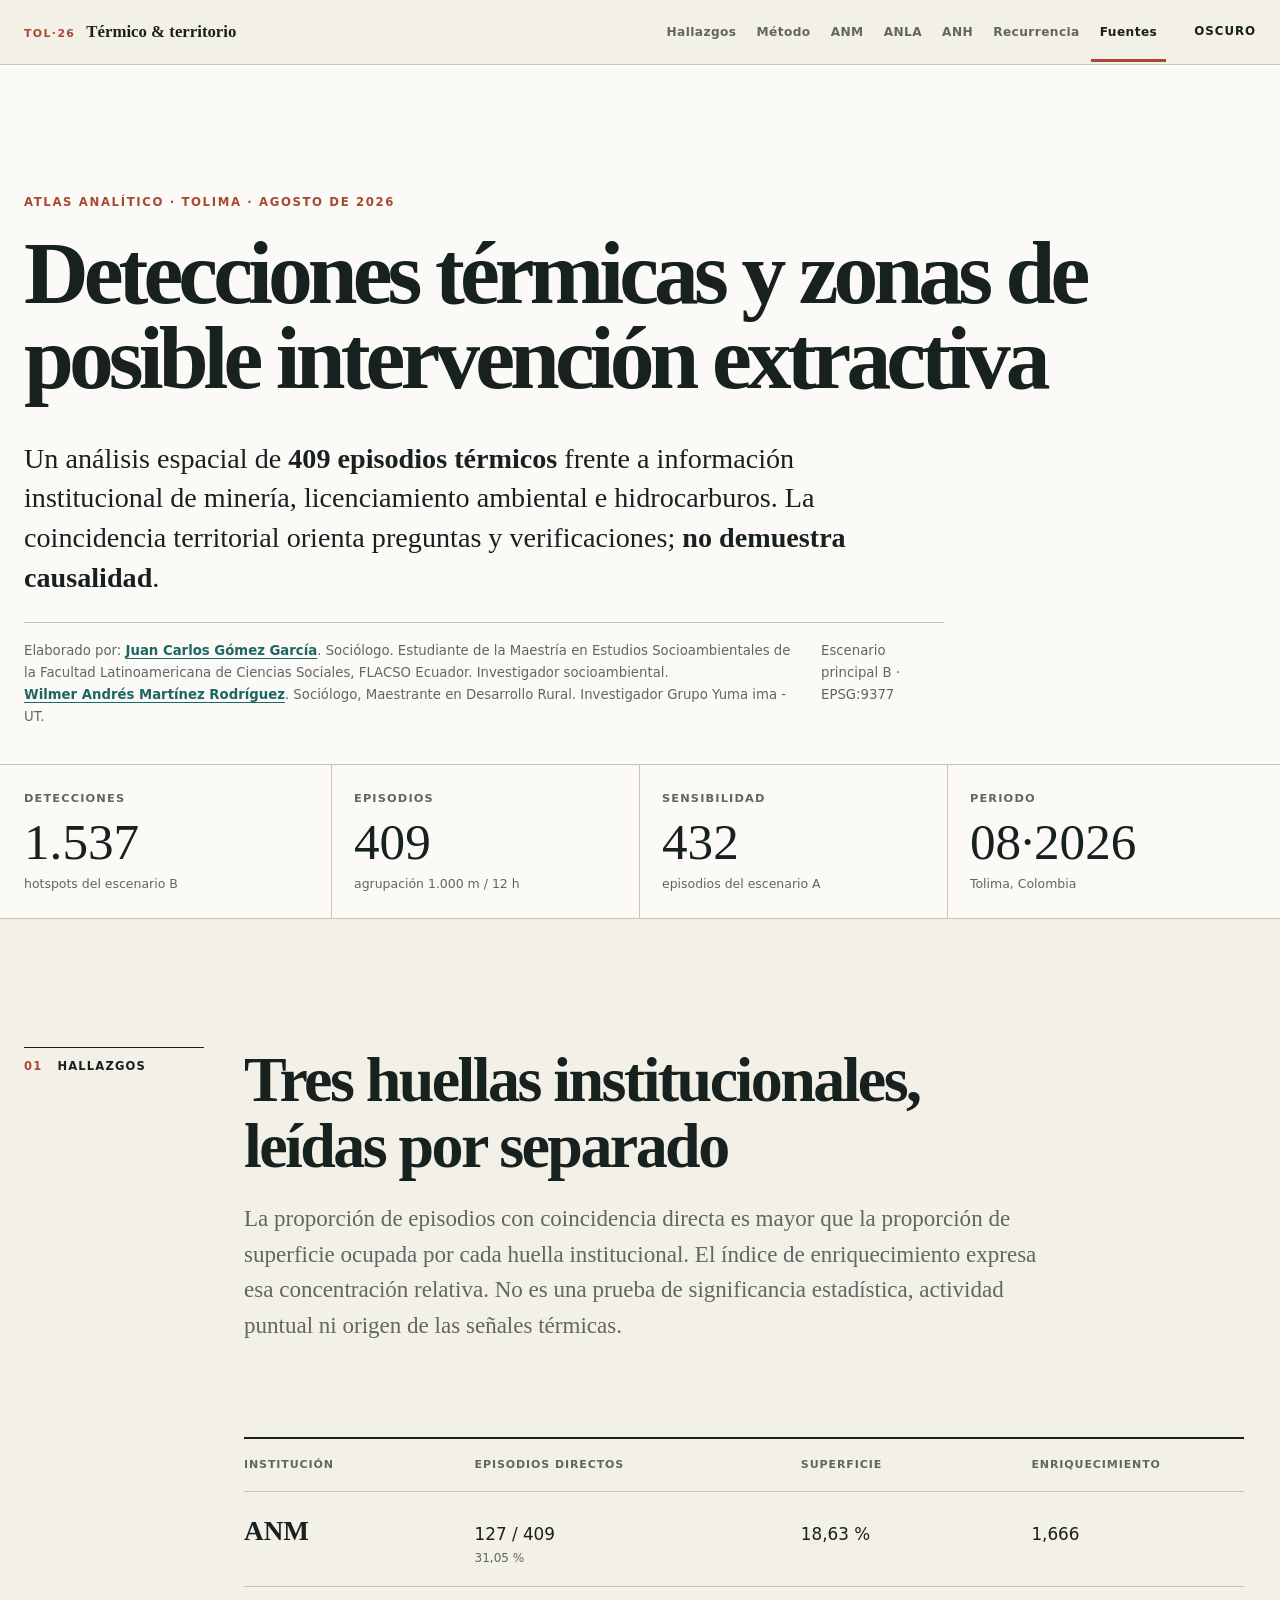
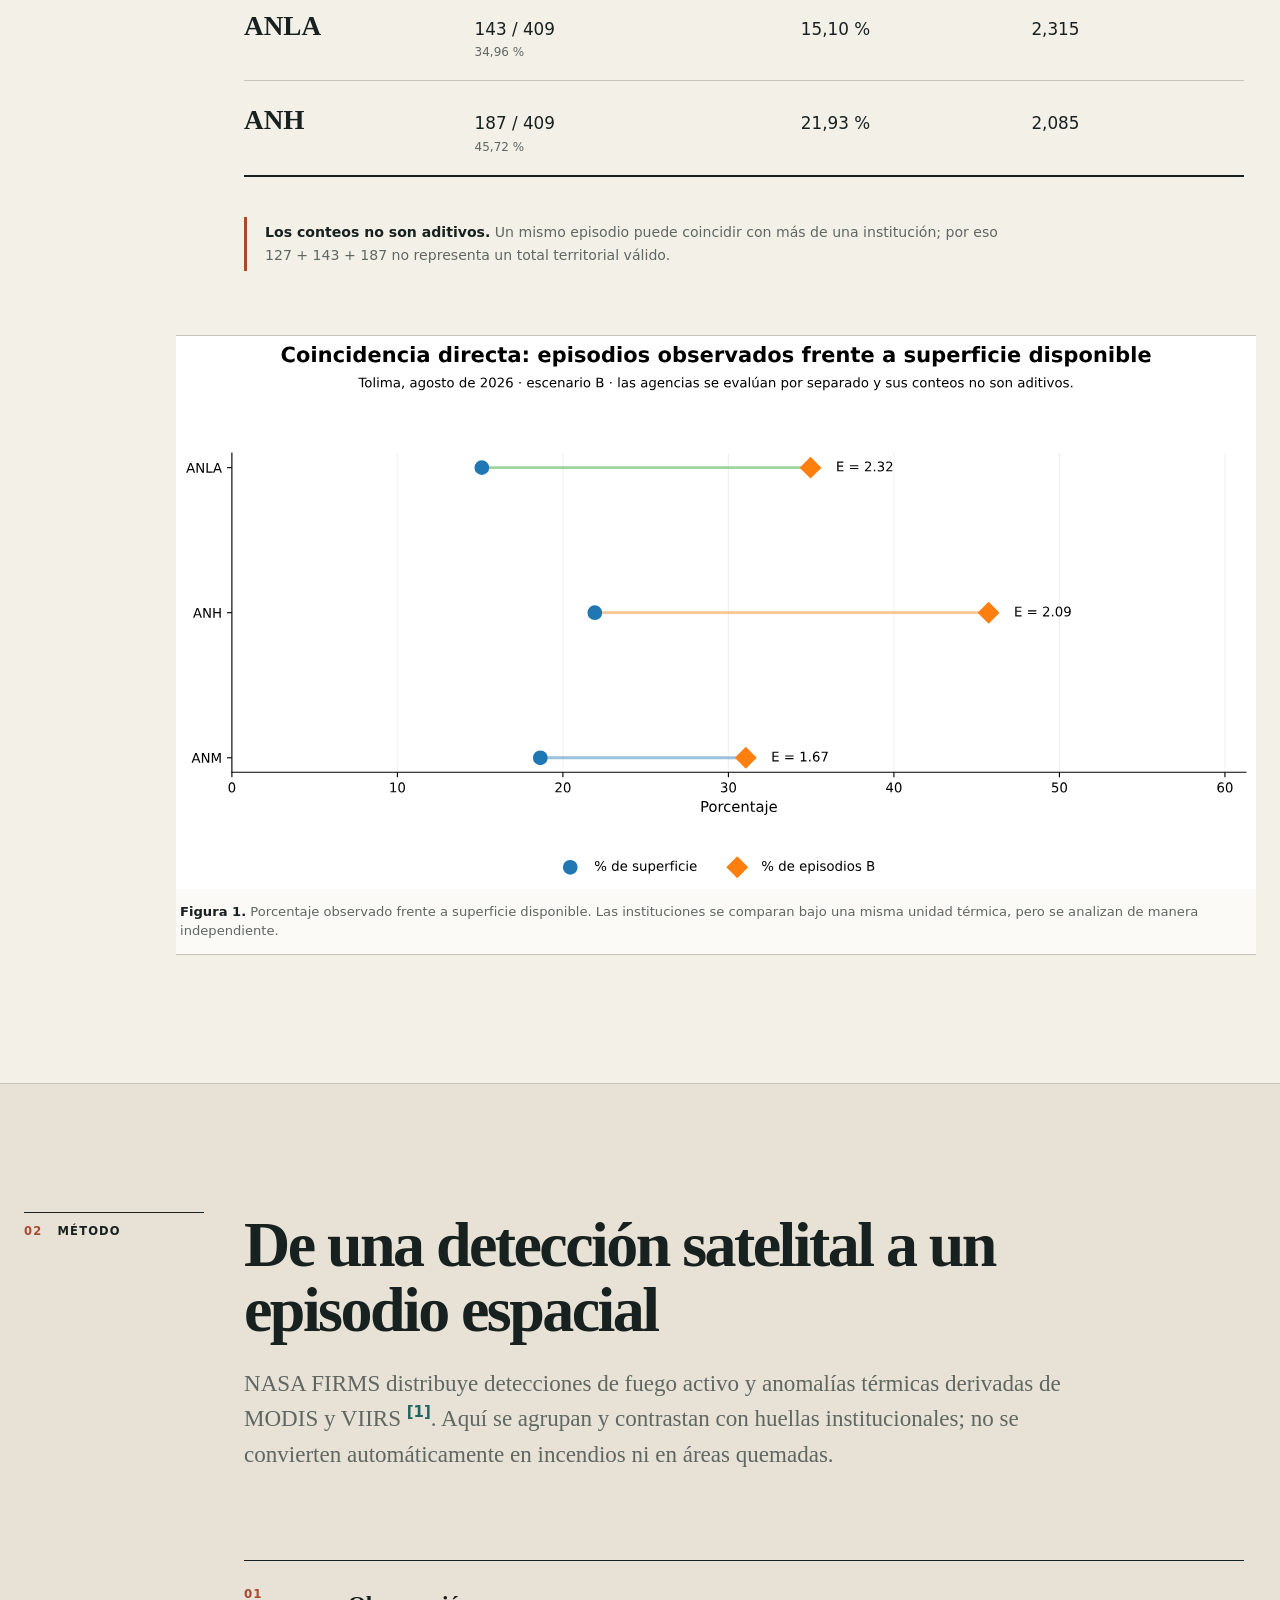
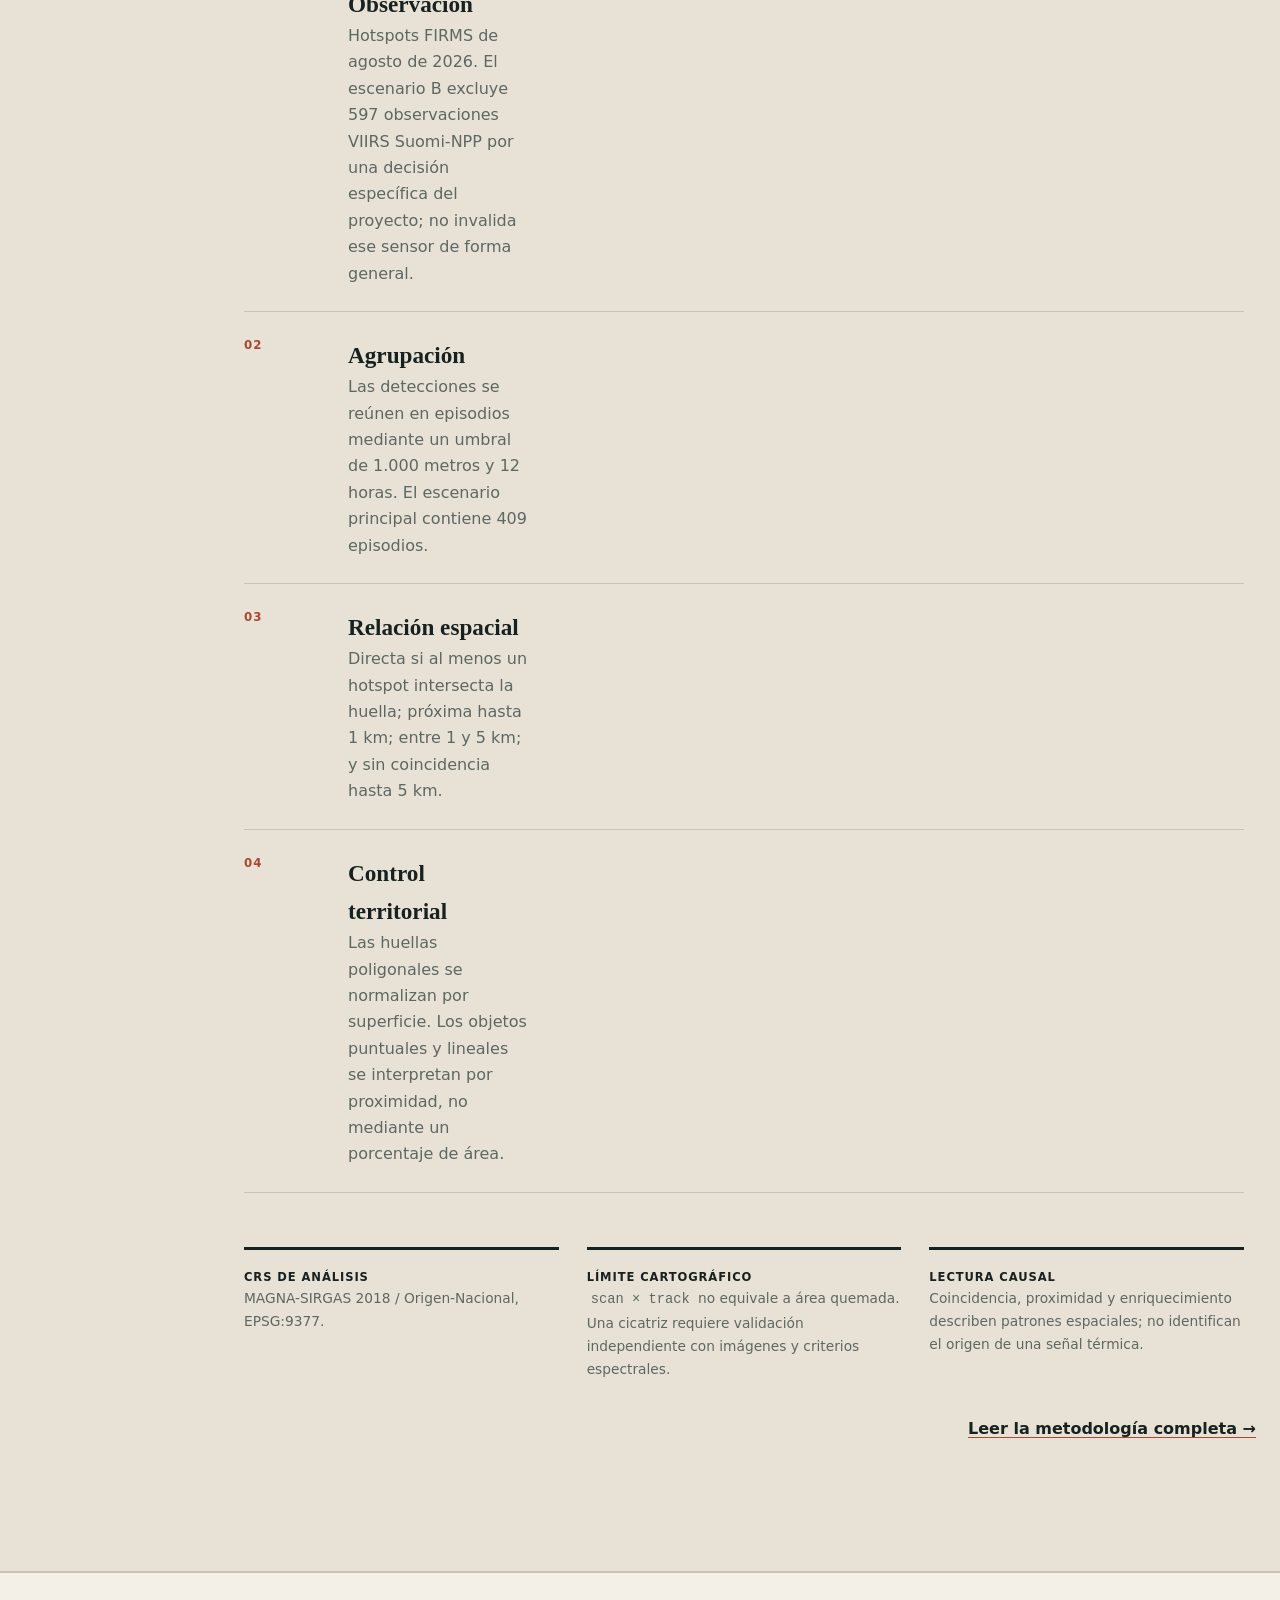
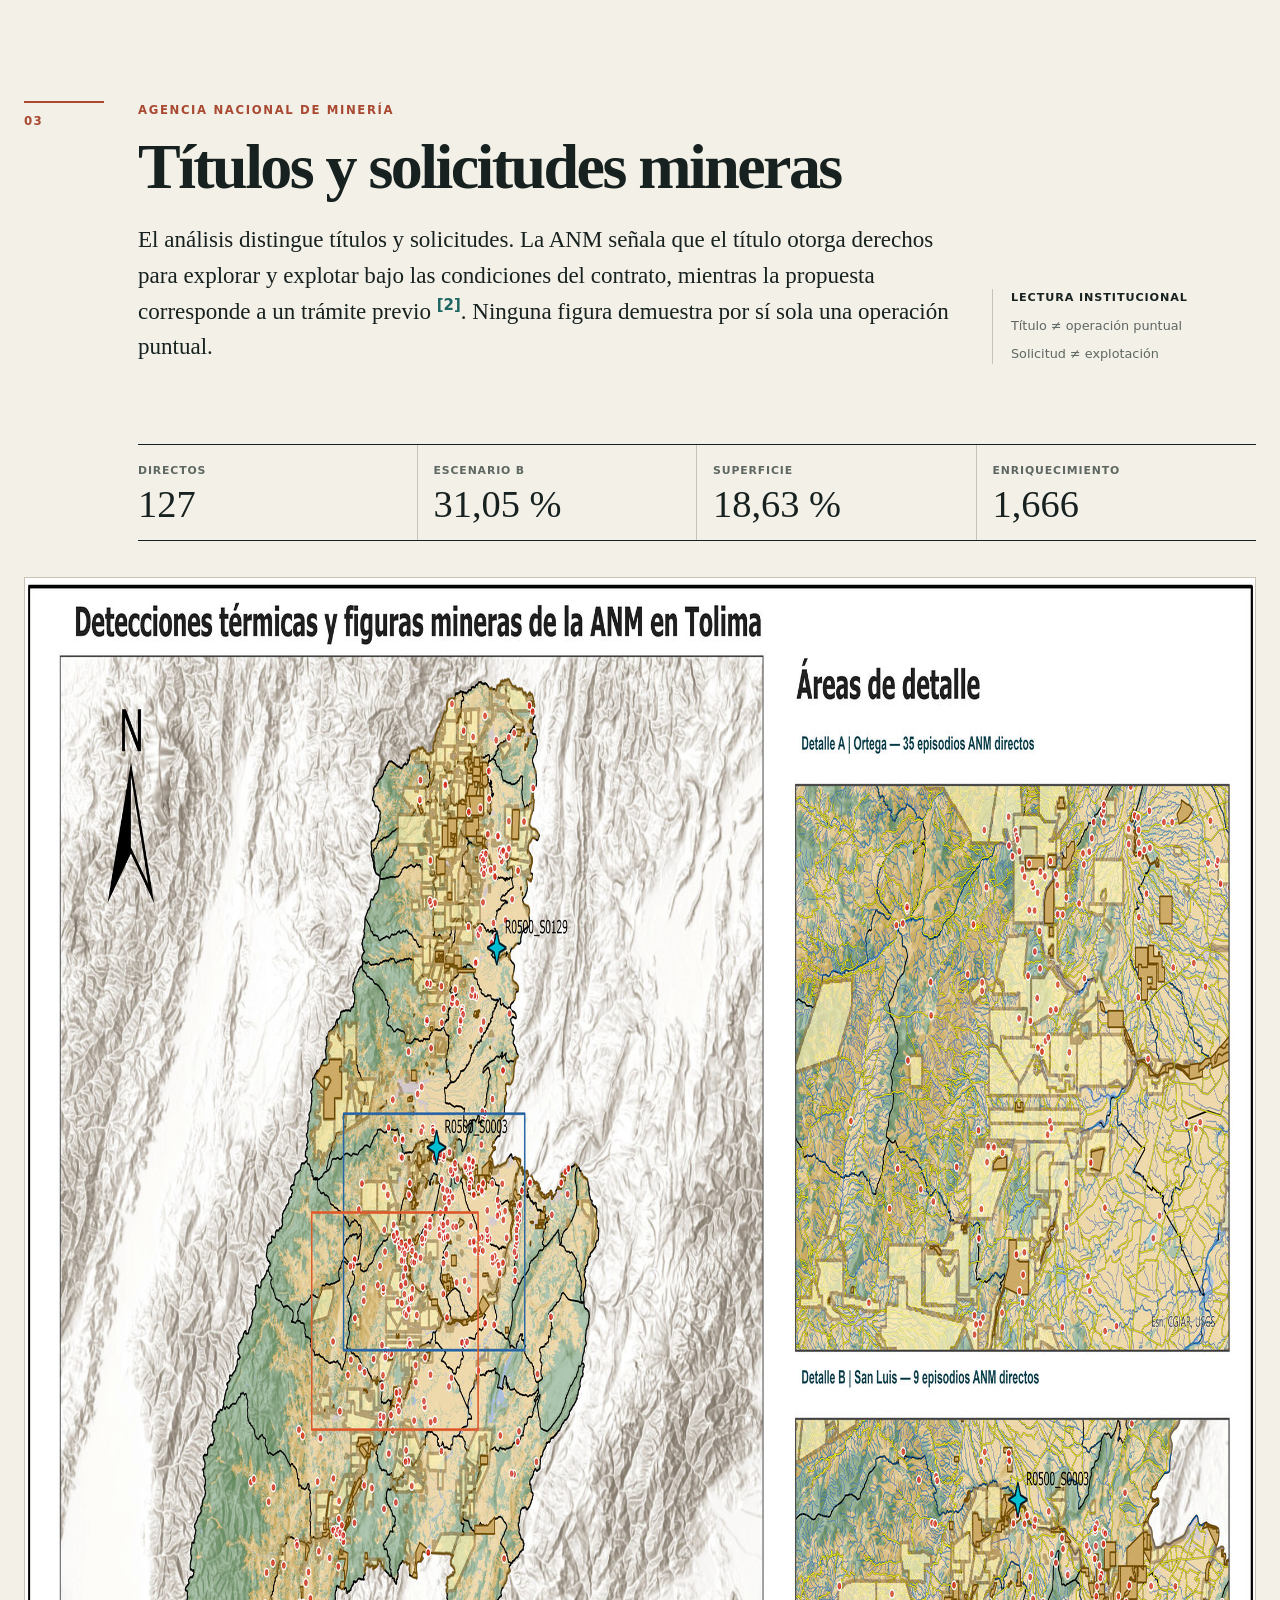
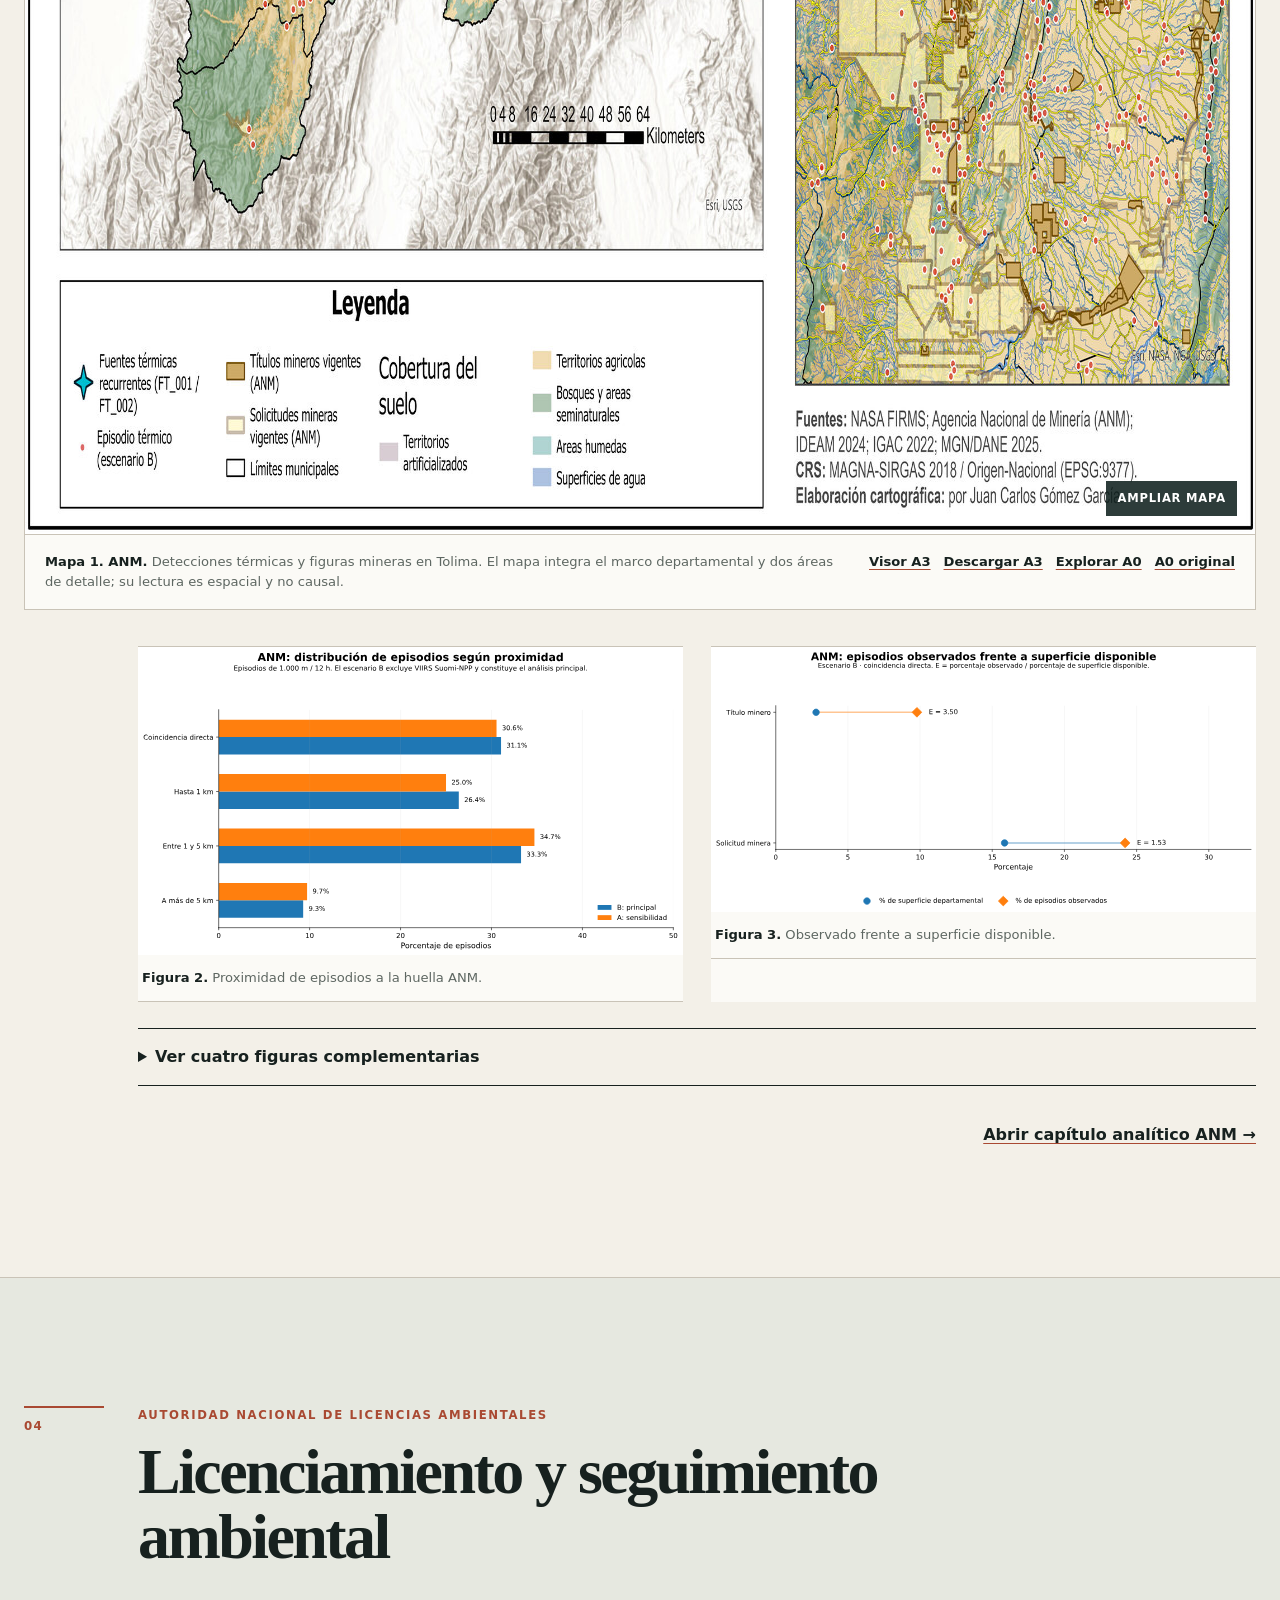
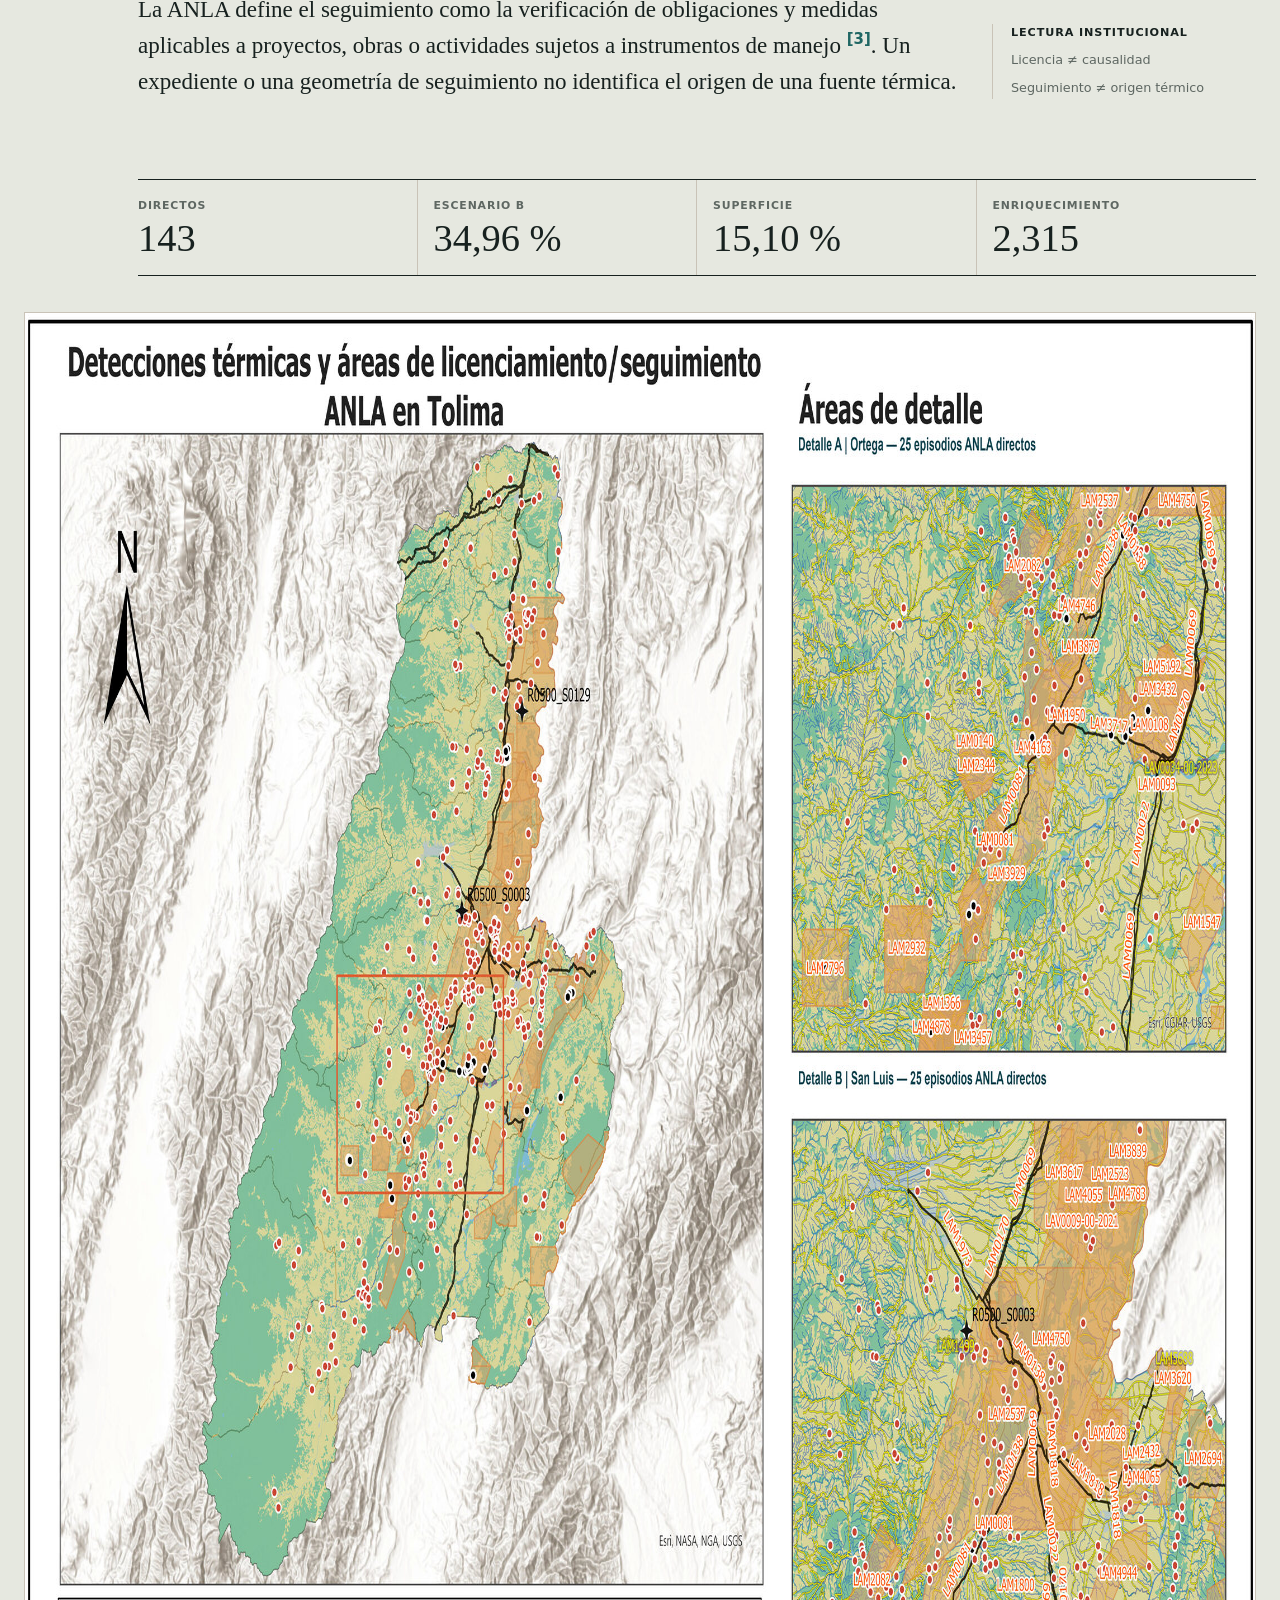
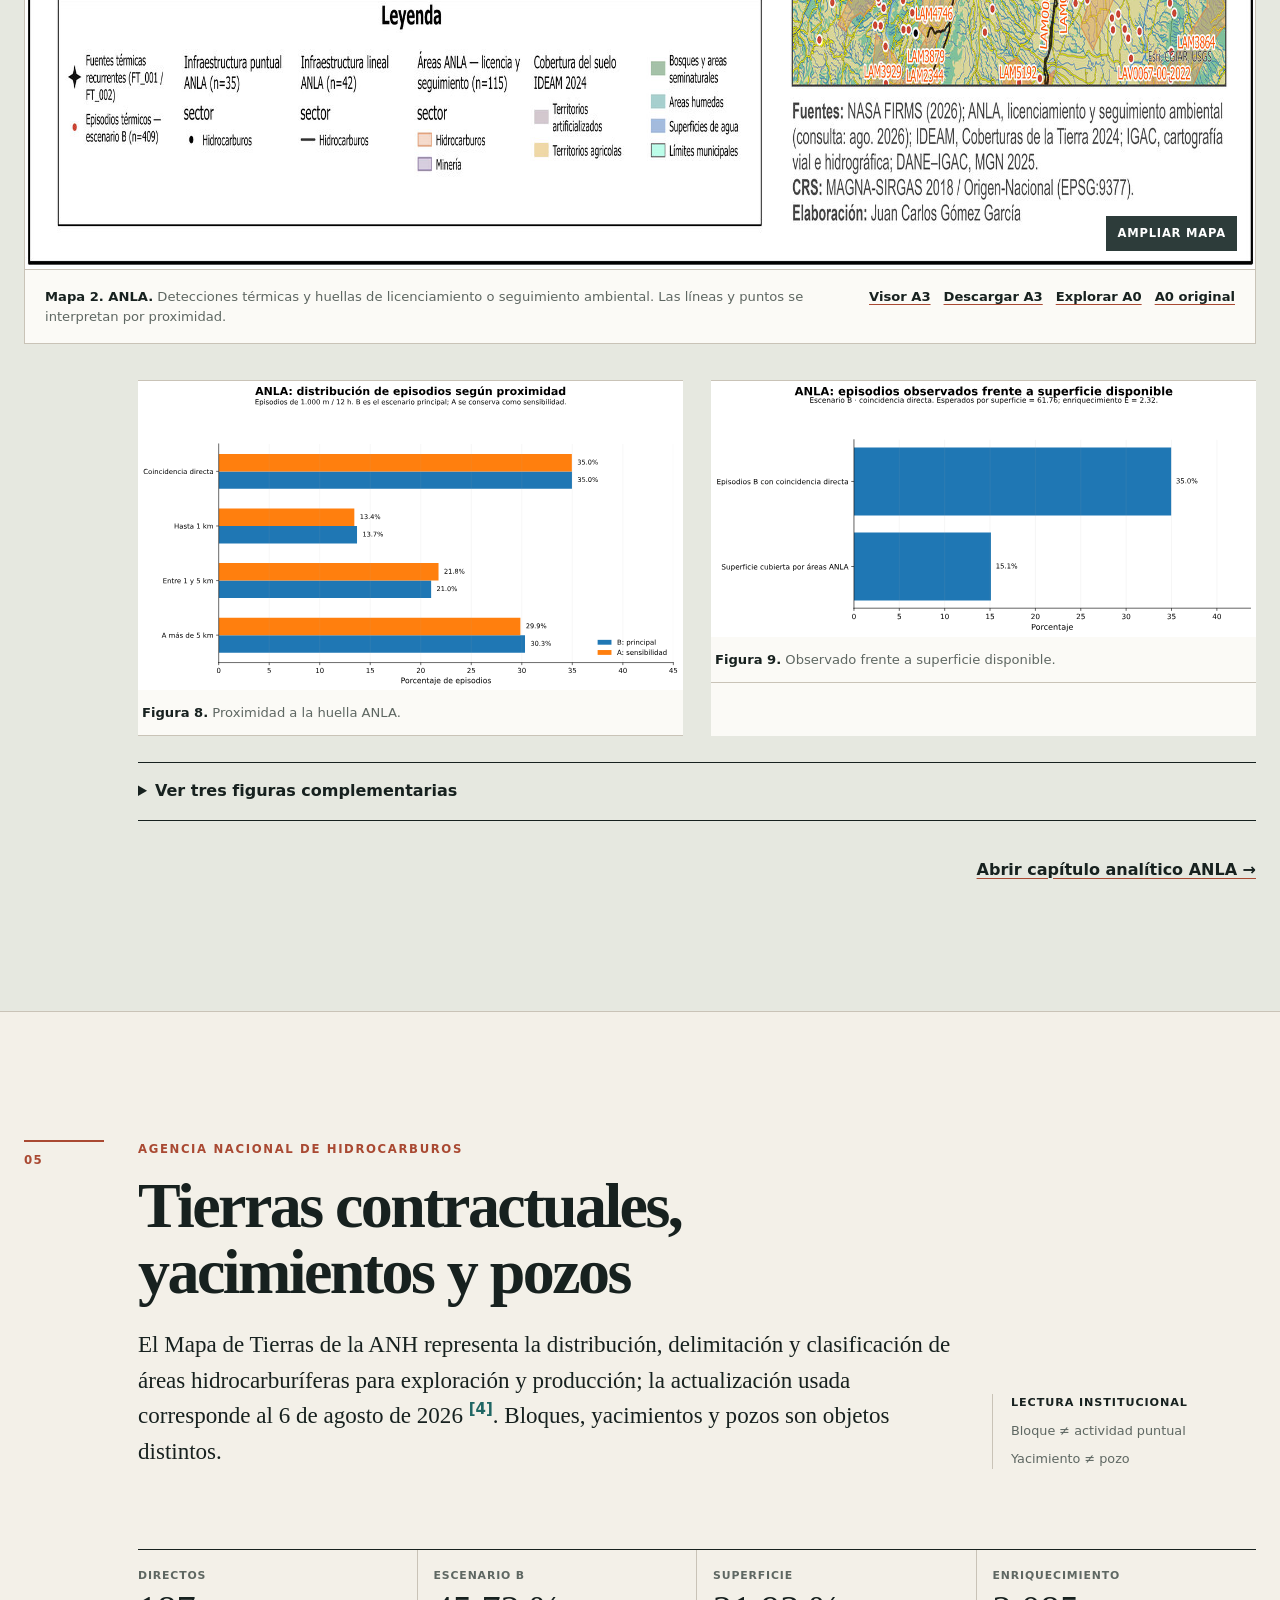
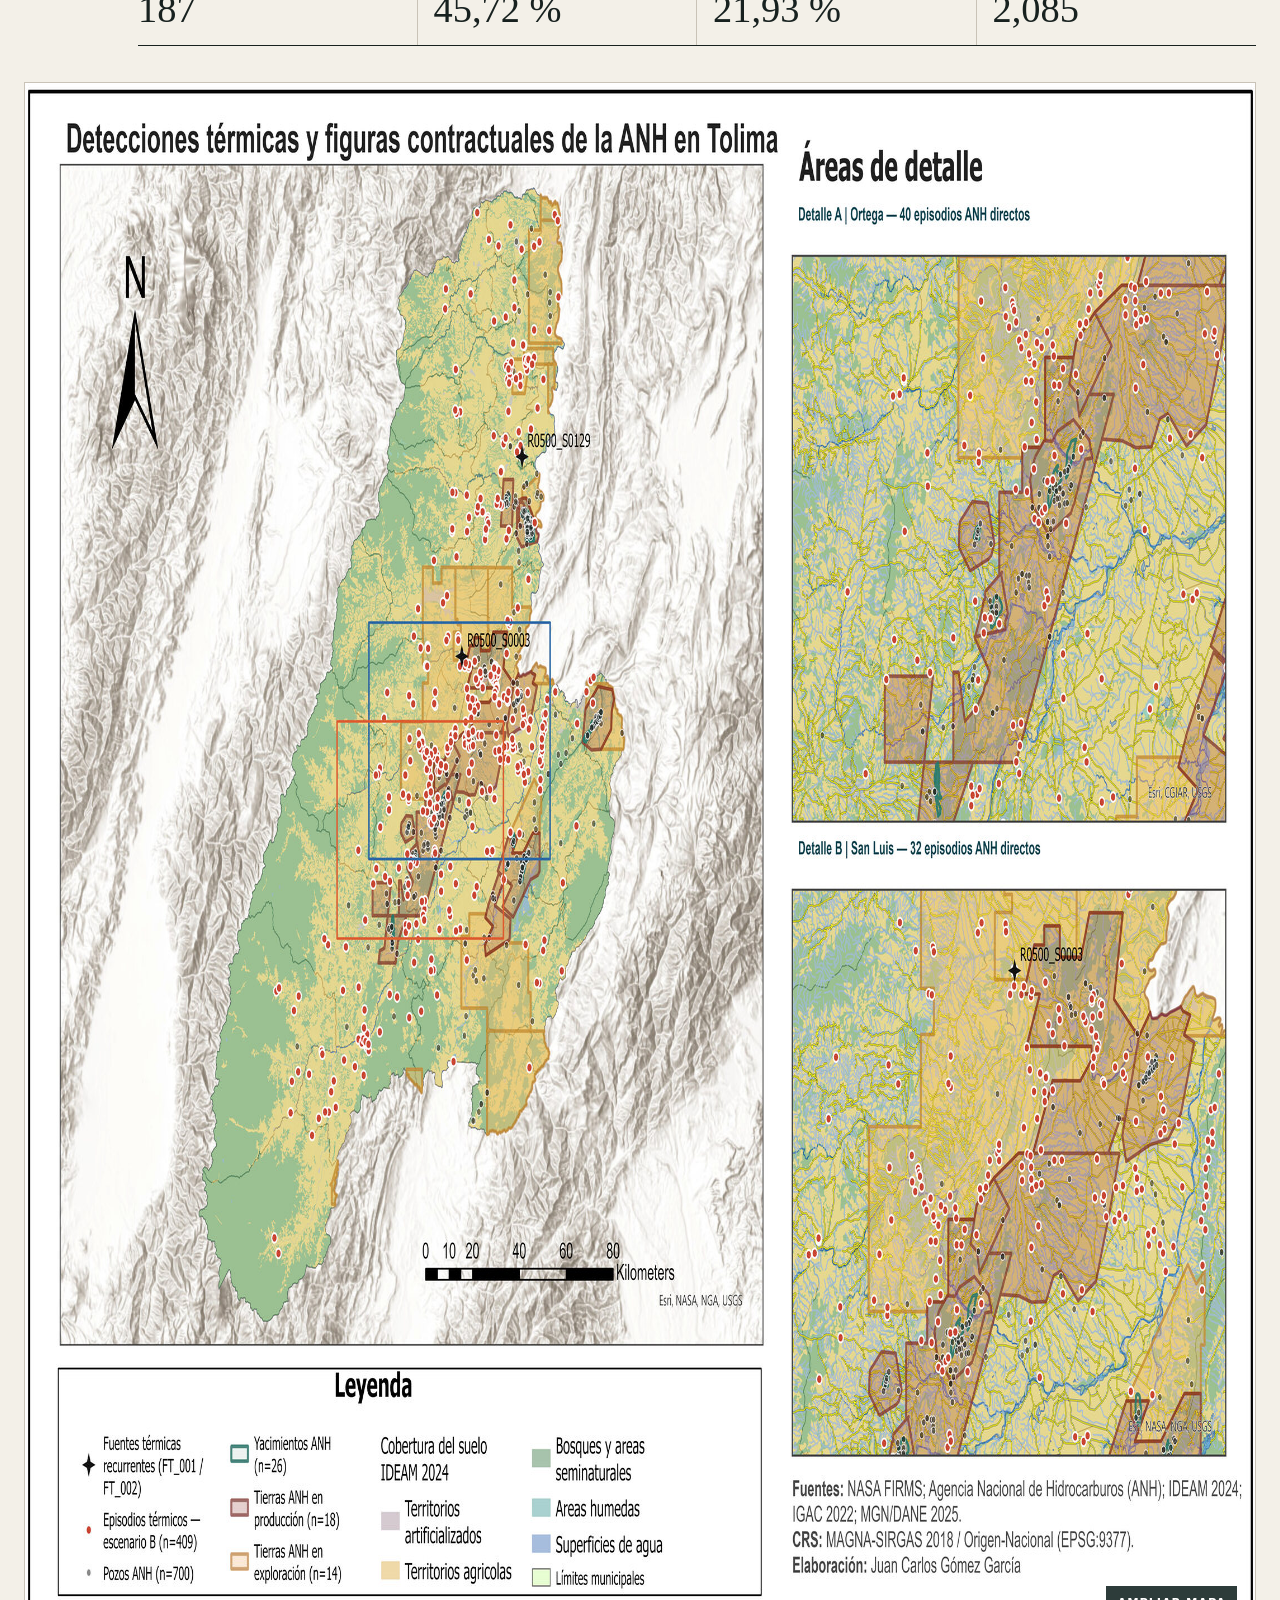
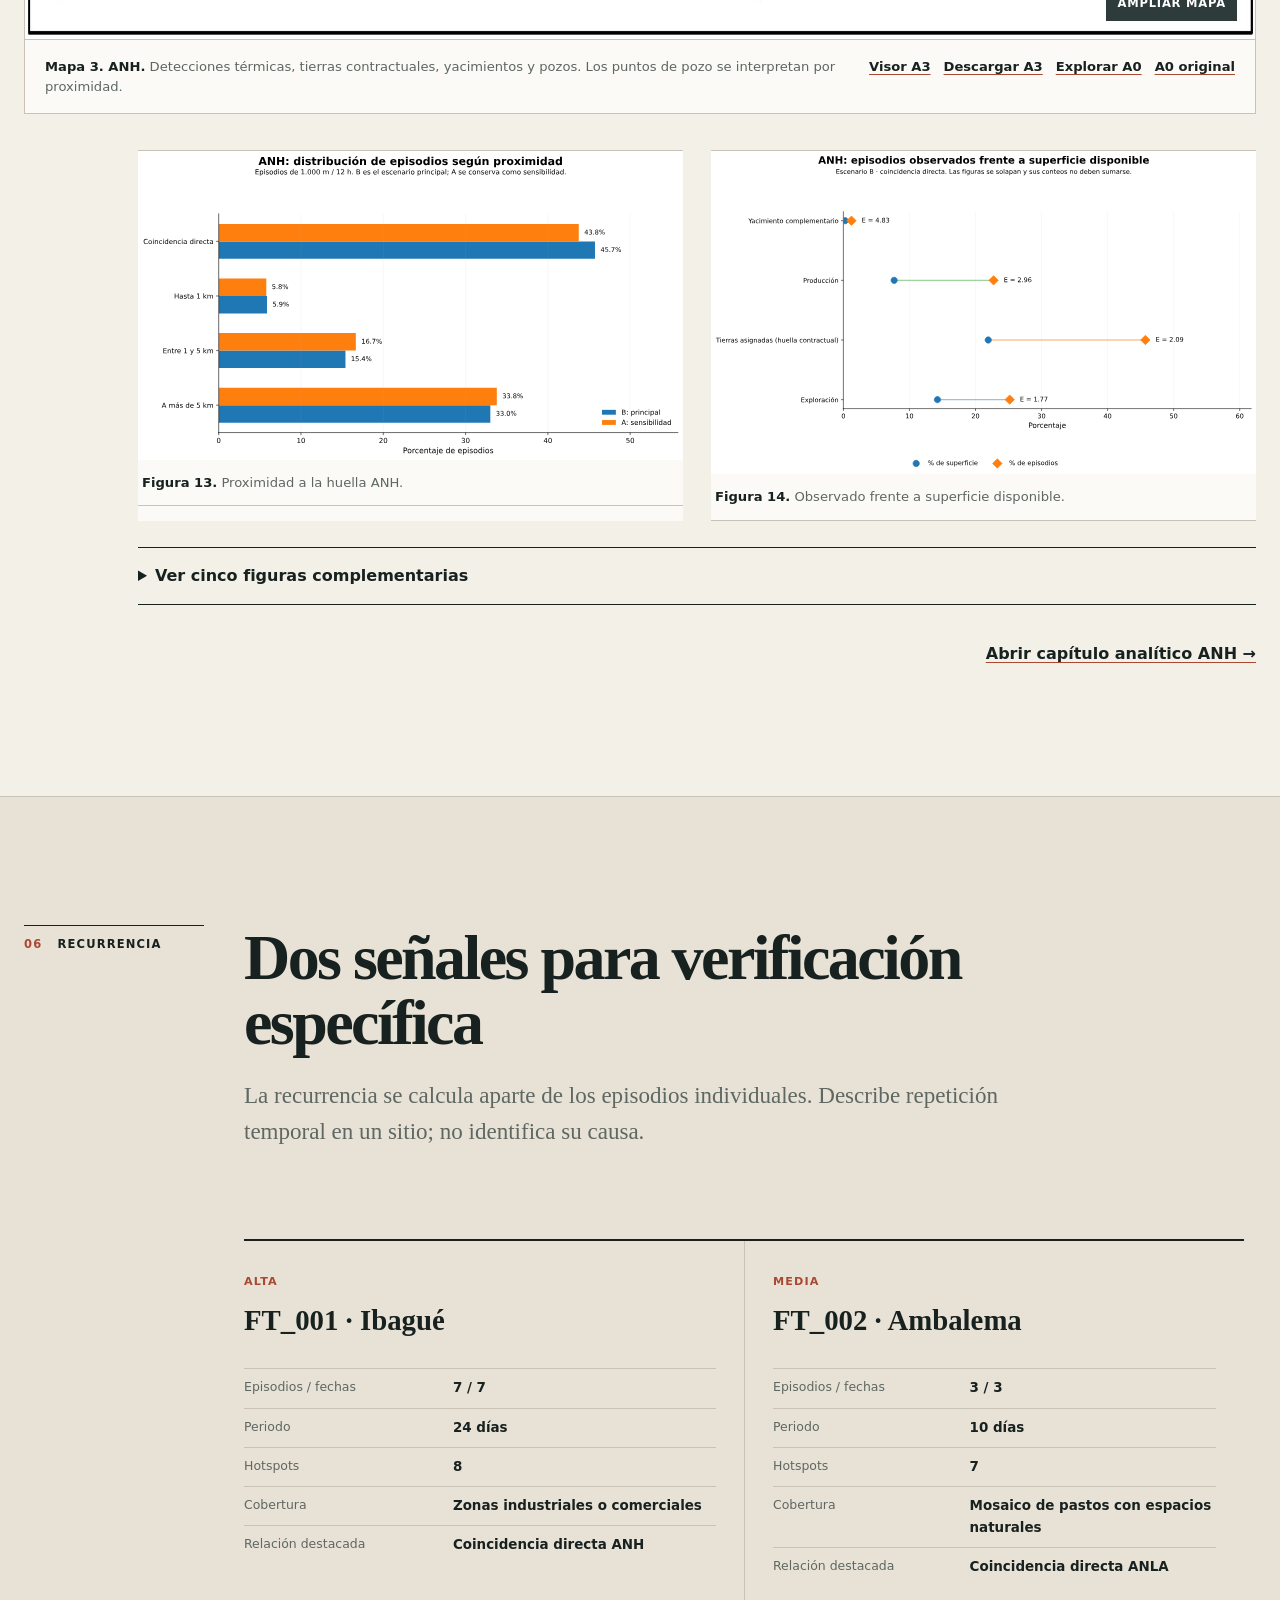
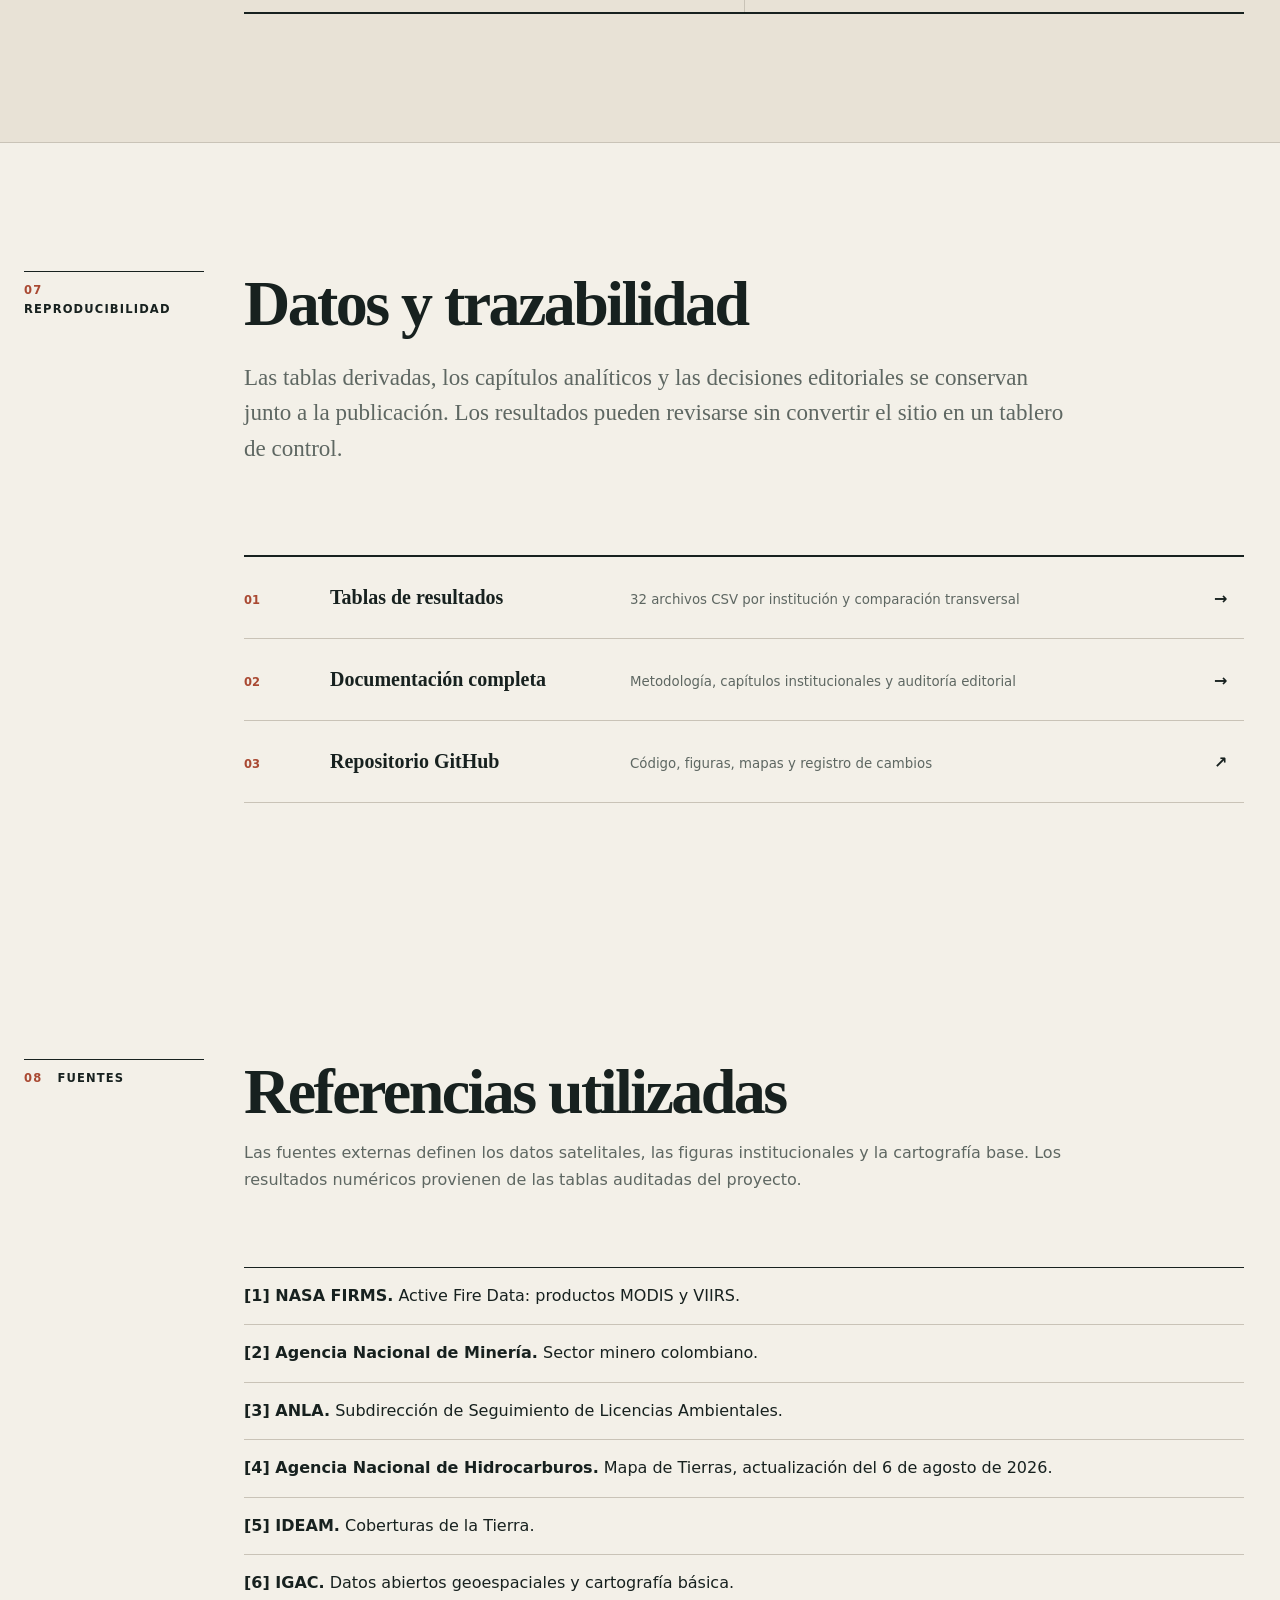
==== commit 314ae154: "Update publication authors" ====
--- a/index.html
+++ b/index.html
@@ -36,7 +36,7 @@
           <p class="overline">Atlas analítico · Tolima · agosto de 2026</p>
           <h1>Detecciones térmicas y zonas de posible intervención extractiva</h1>
           <p class="standfirst">Un análisis espacial de <strong>409 episodios térmicos</strong> frente a información institucional de minería, licenciamiento ambiental e hidrocarburos. La coincidencia territorial orienta preguntas y verificaciones; <strong>no demuestra causalidad</strong>.</p>
-          <div class="byline"><span>Elaboración cartográfica y publicación: <strong>Juan Carlos Gómez García</strong></span><span>Escenario principal B · EPSG:9377</span></div>
+          <div class="byline"><span>Elaborado por: <a href="https://www.linkedin.com/in/jcgomezga/" target="_blank" rel="noopener noreferrer"><strong>Juan Carlos Gómez García</strong></a>. Sociólogo. Estudiante de la Maestría en Estudios Socioambientales de la Facultad Latinoamericana de Ciencias Sociales, FLACSO Ecuador. Investigador socioambiental.<br><a href="https://www.researchgate.net/profile/Wilmer-Andres-Martinez-Rodriguez?ev=hdr_xprf" target="_blank" rel="noopener noreferrer"><strong>Wilmer Andrés Martínez Rodríguez</strong></a>. Sociólogo, Maestrante en Desarrollo Rural. Investigador Grupo Yuma ima - UT.</span><span>Escenario principal B · EPSG:9377</span></div>
           <dl class="study-facts" aria-label="Ficha del análisis">
             <div><dt>Detecciones</dt><dd>1.537</dd><span>hotspots del escenario B</span></div>
             <div><dt>Episodios</dt><dd>409</dd><span>agrupación 1.000 m / 12 h</span></div>
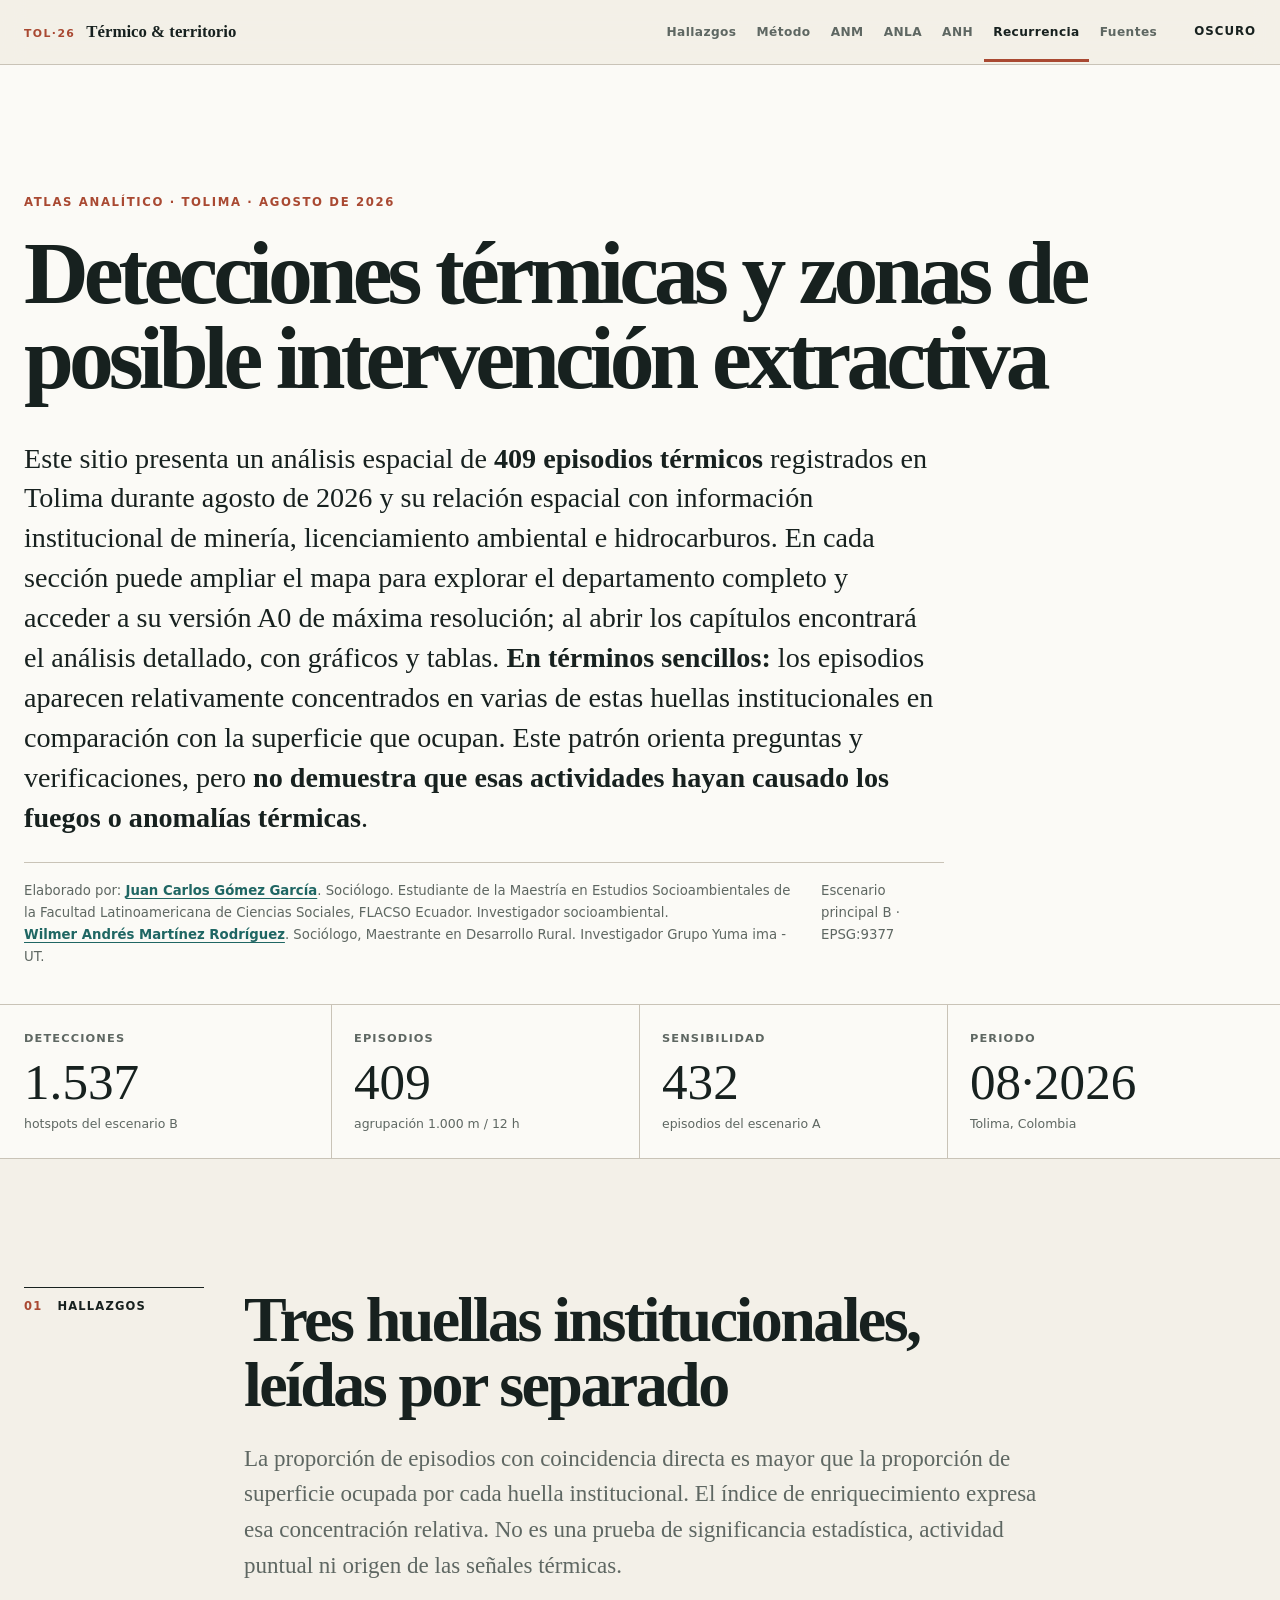
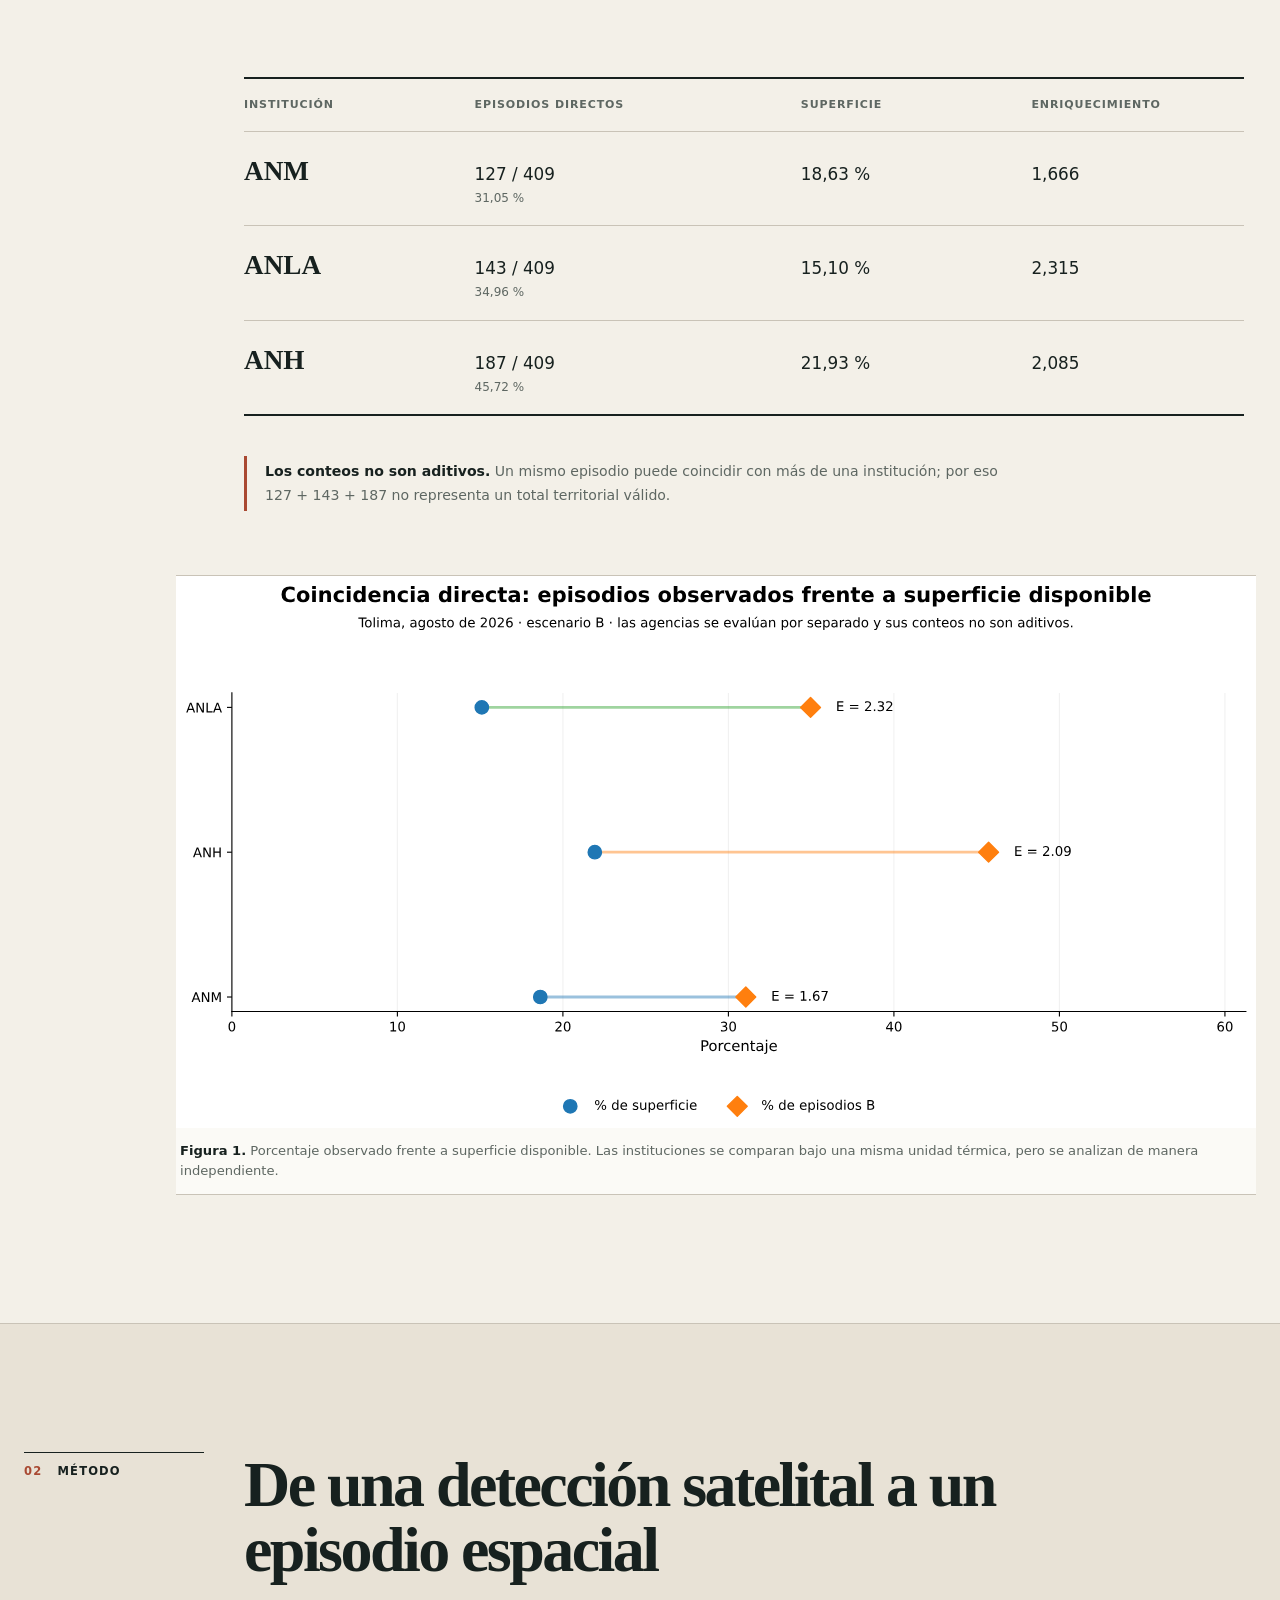
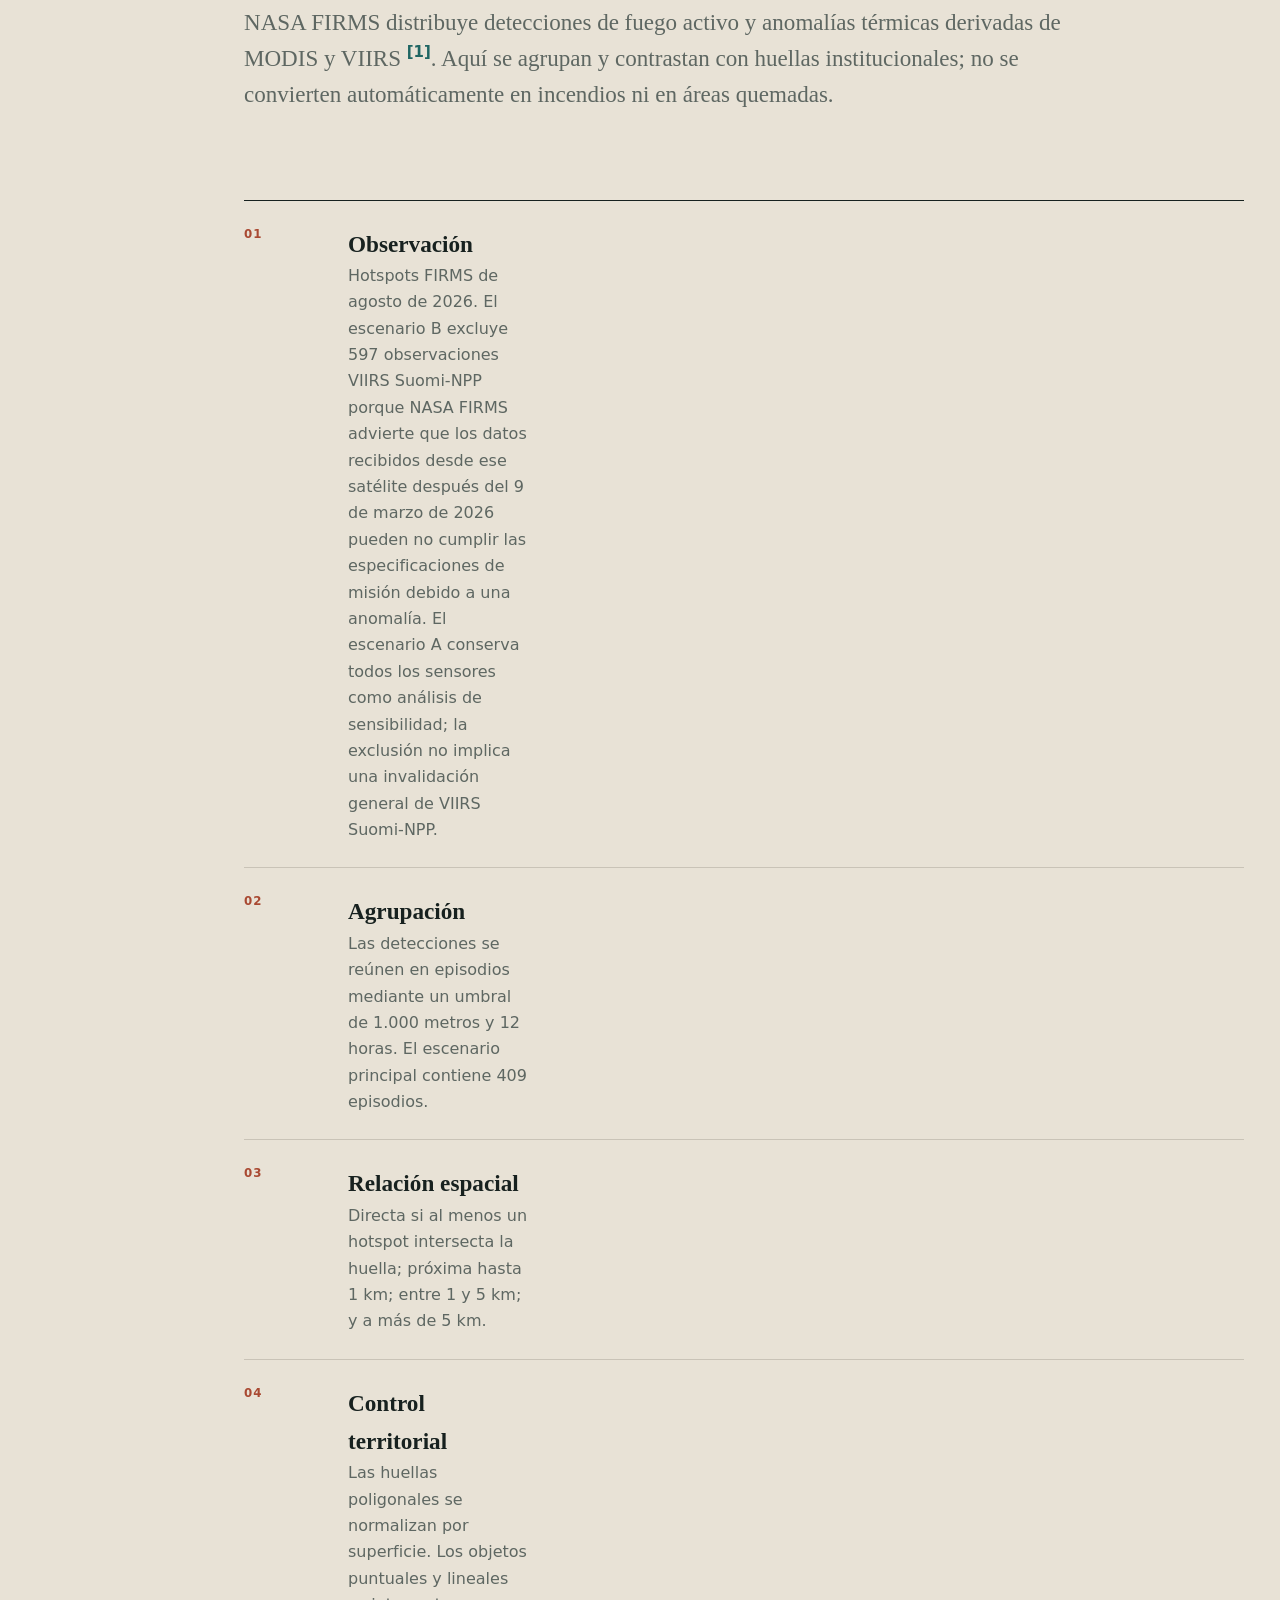
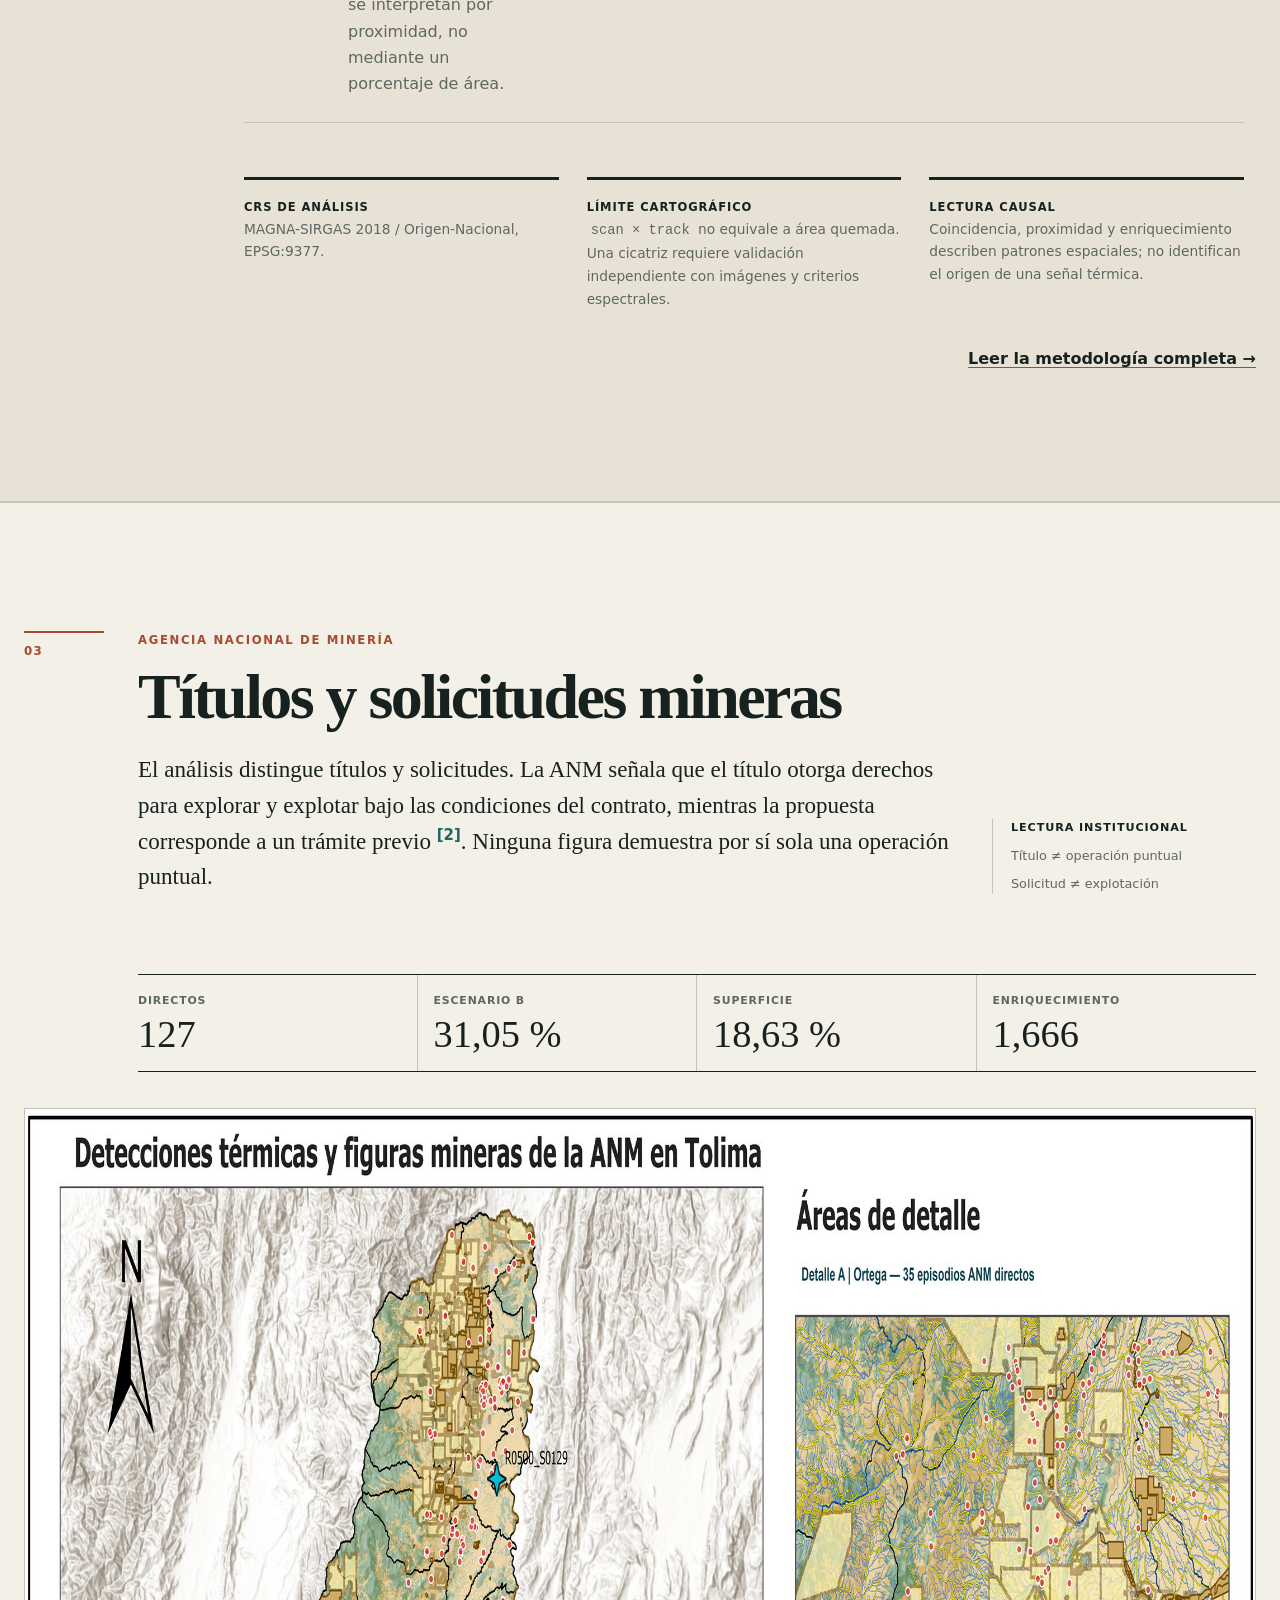
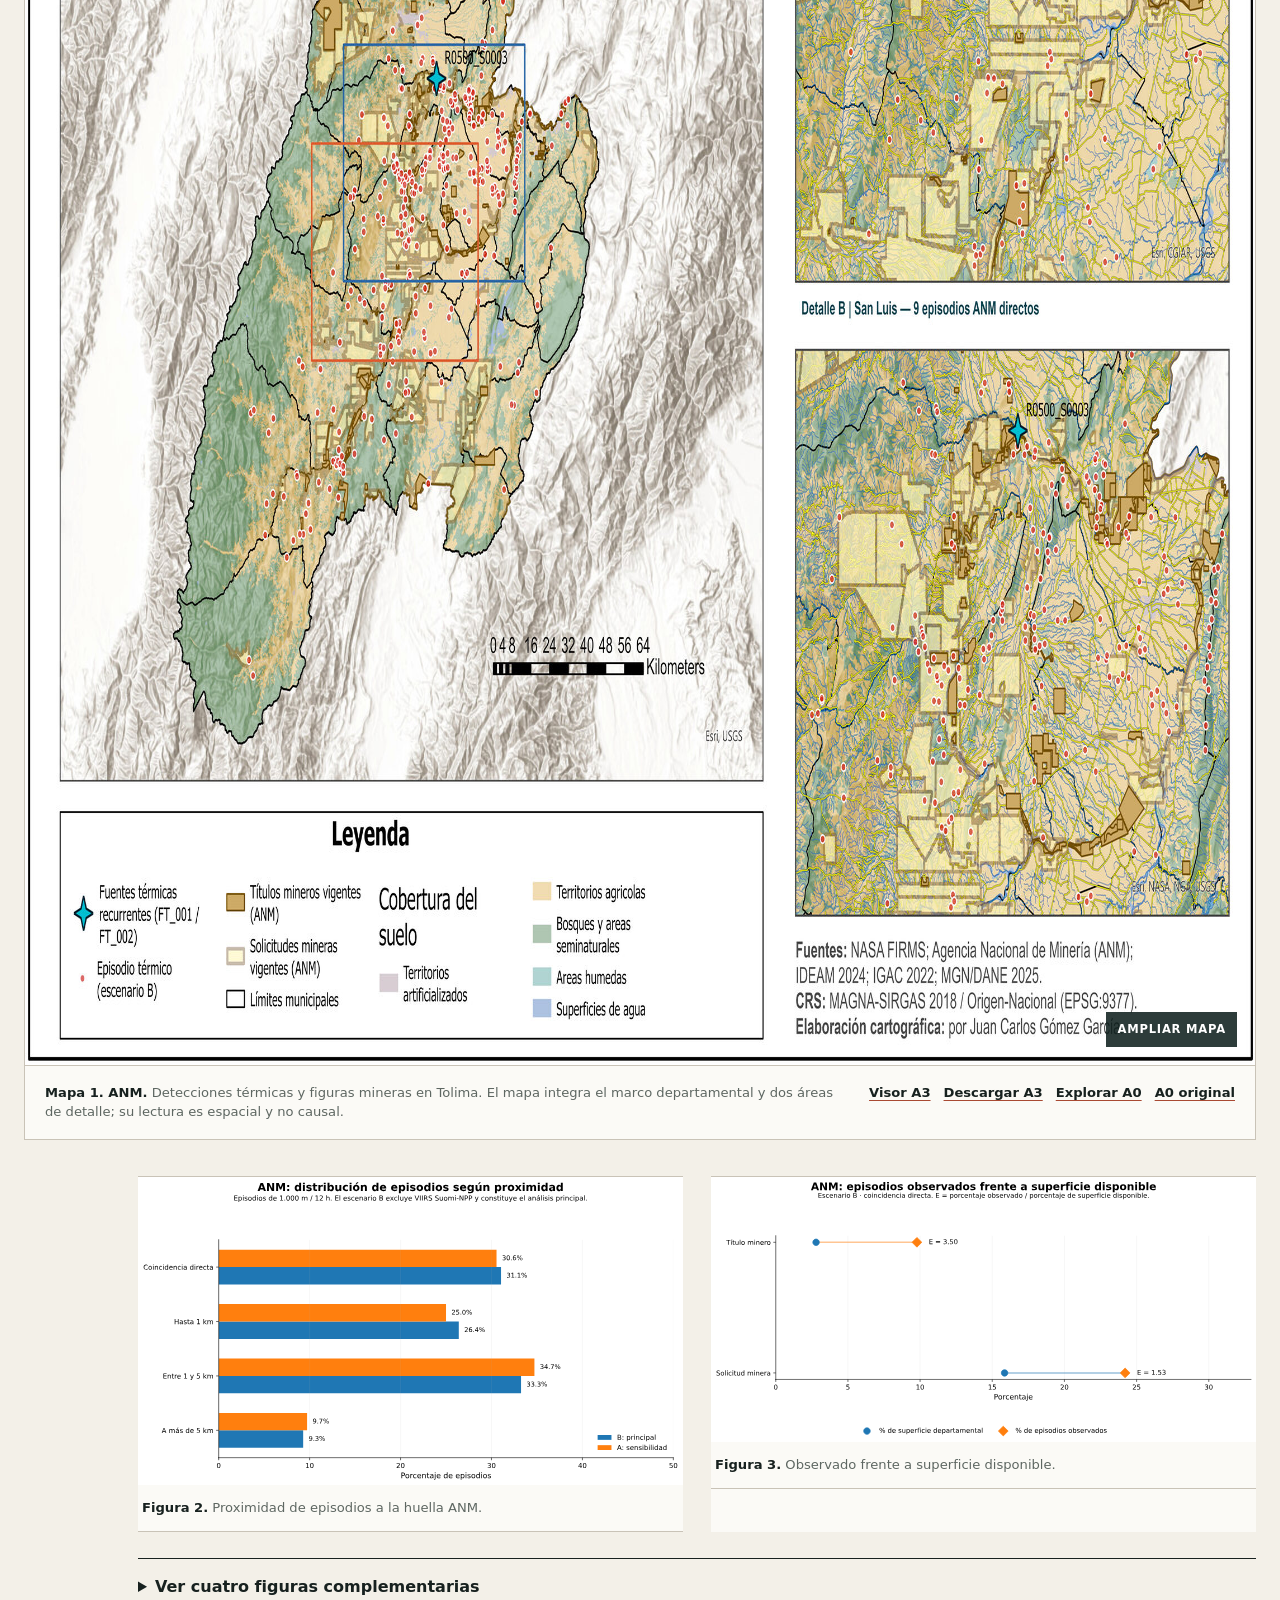
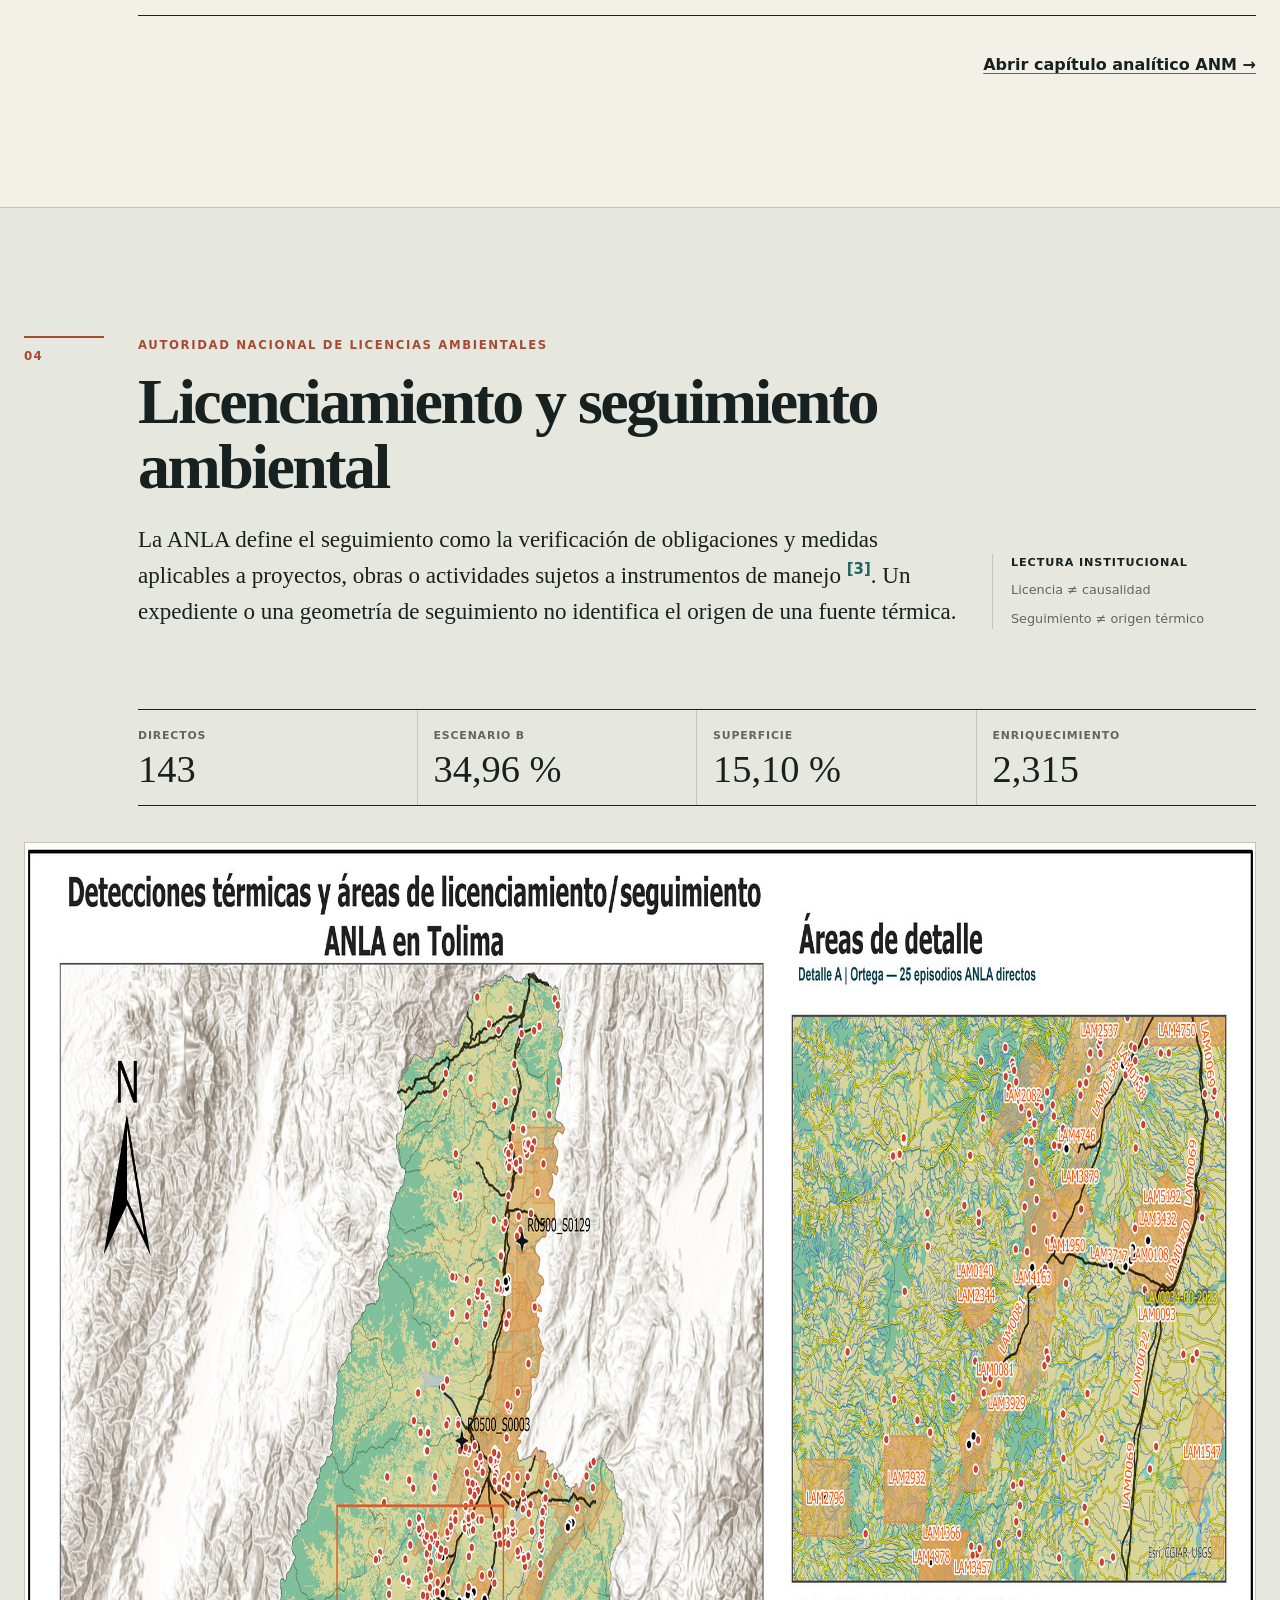
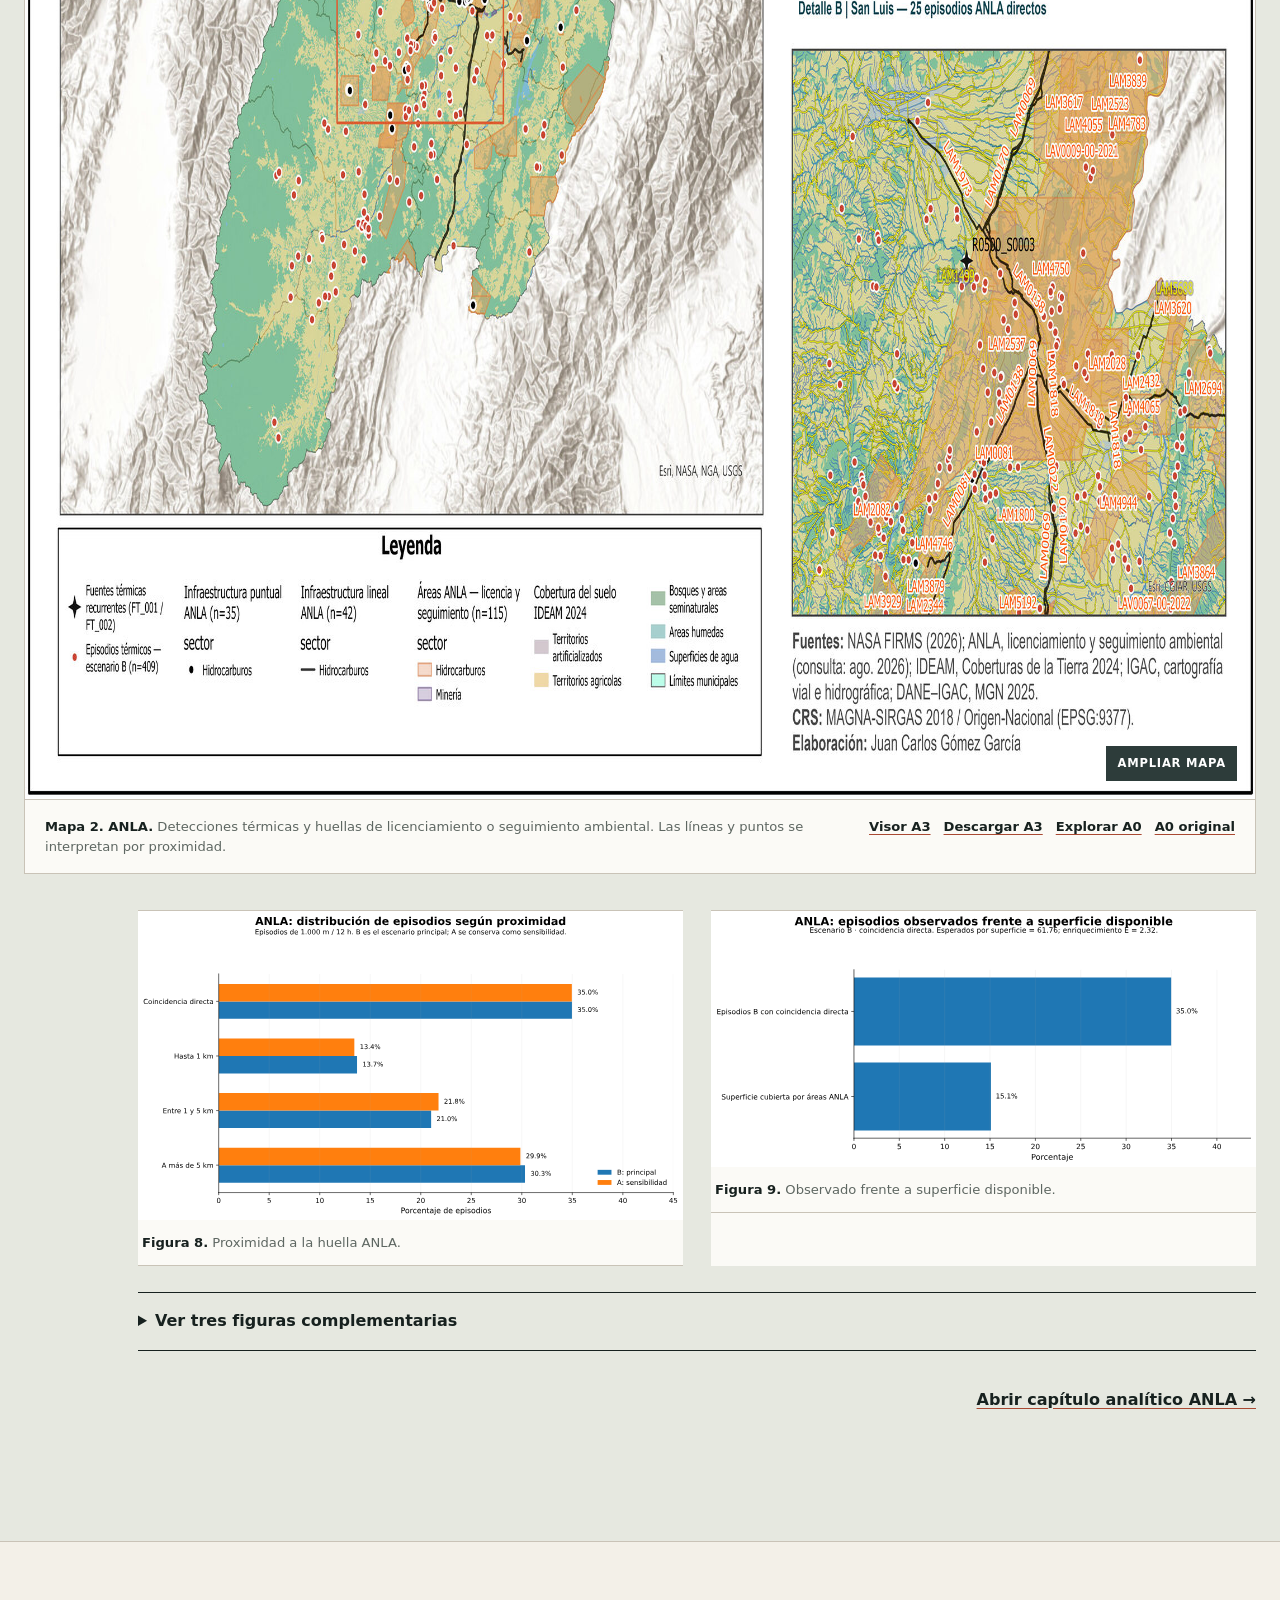
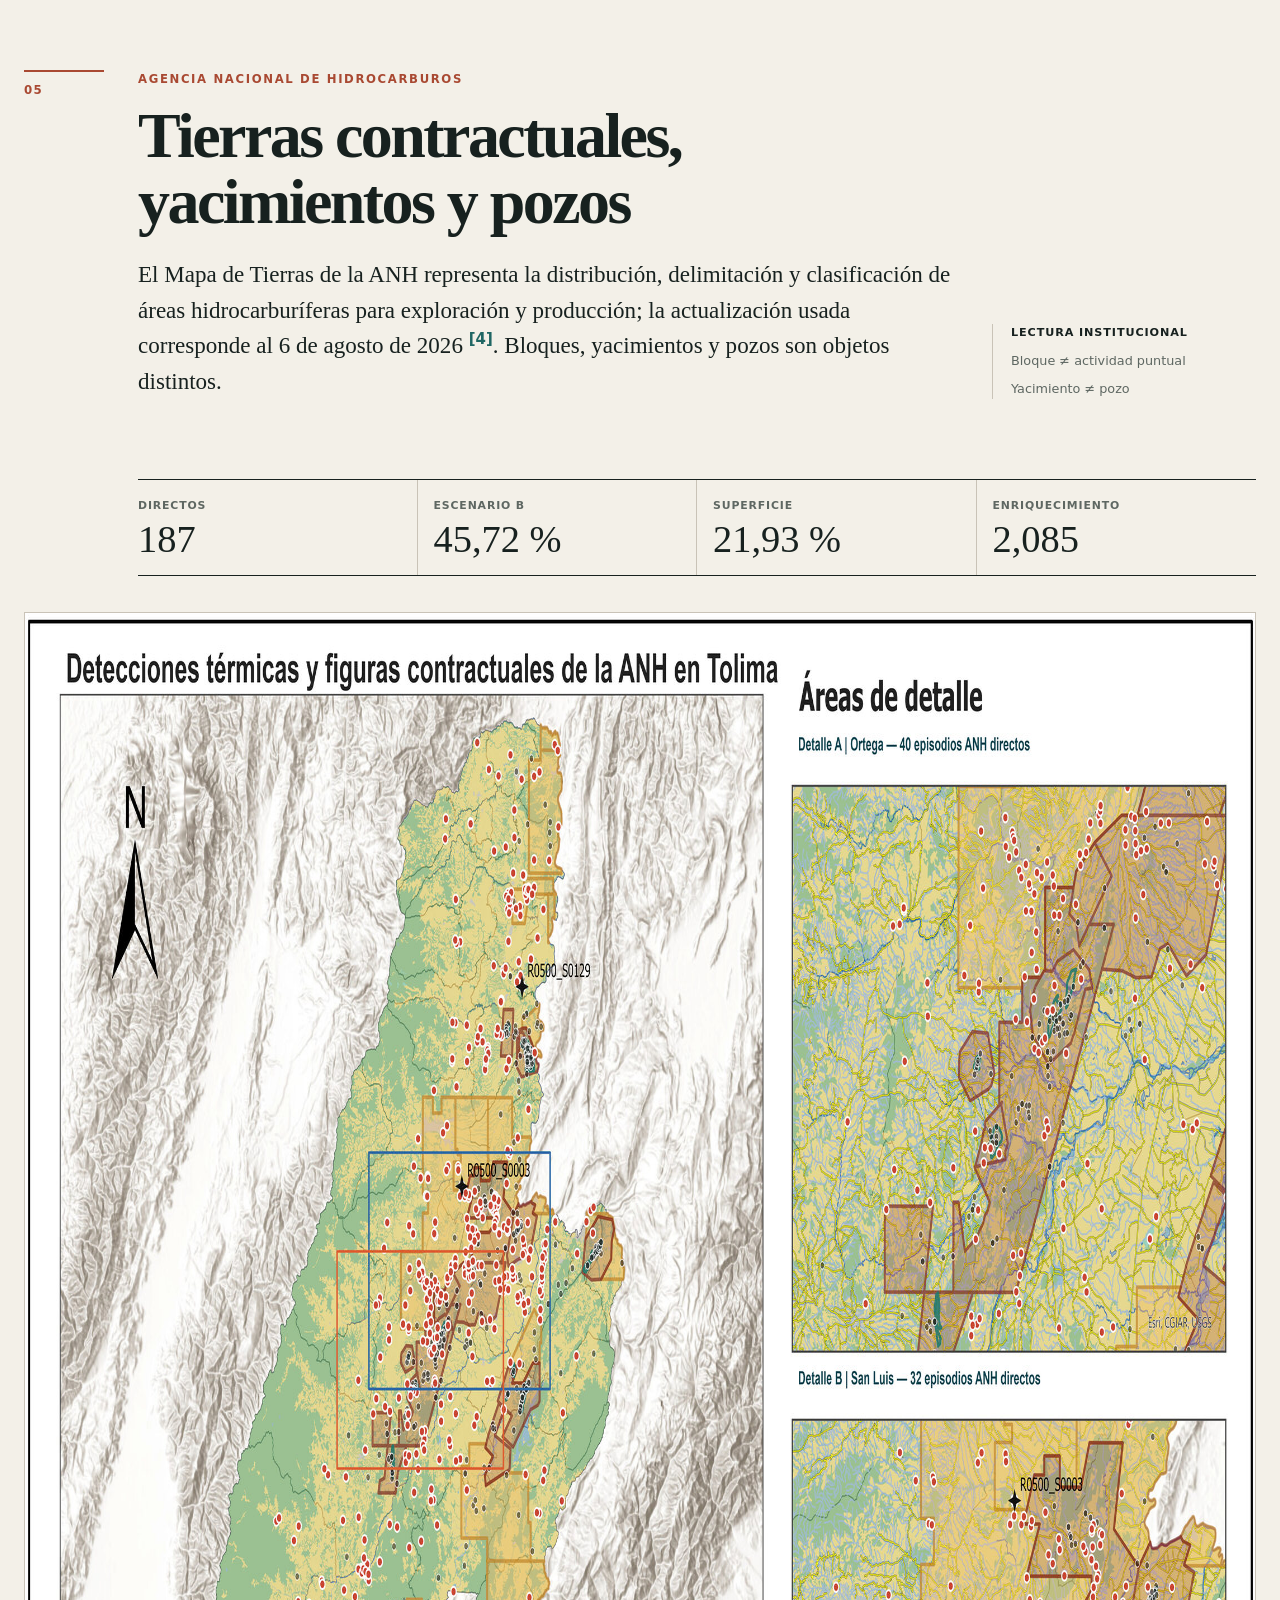
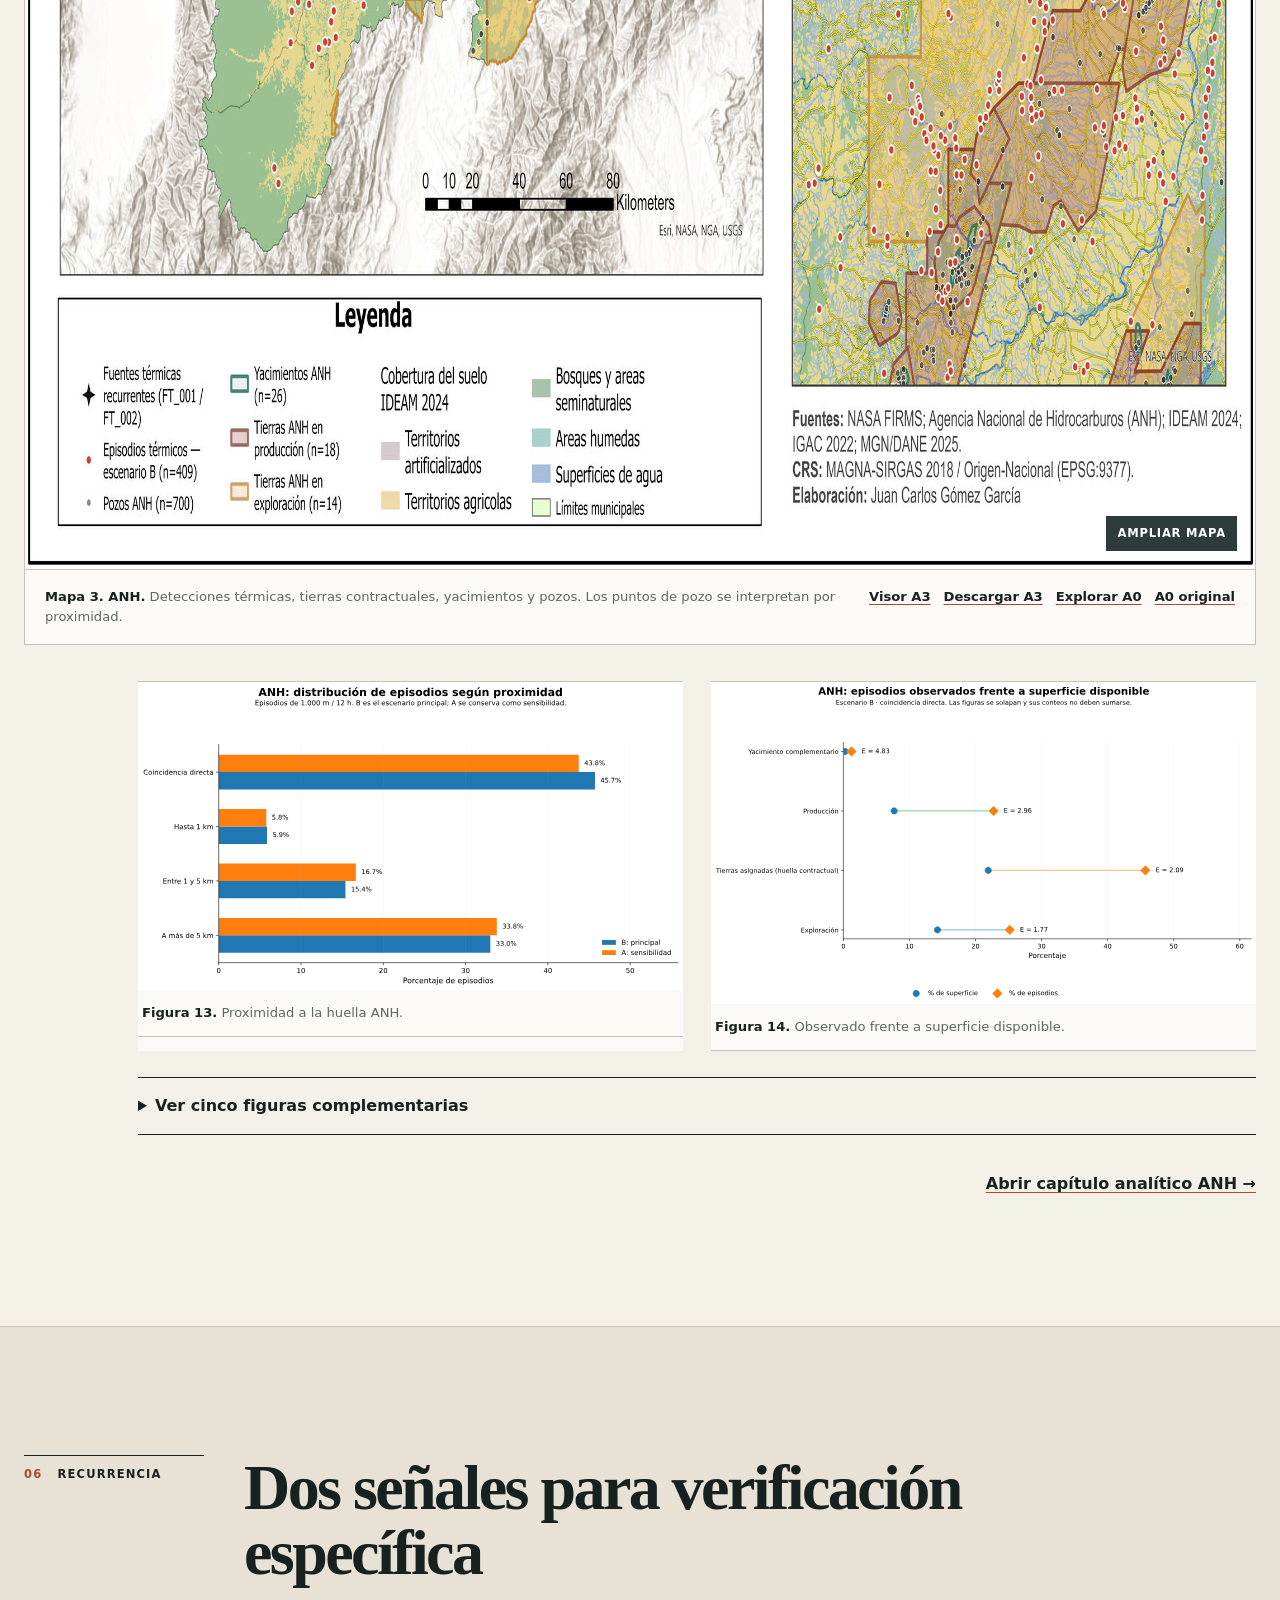
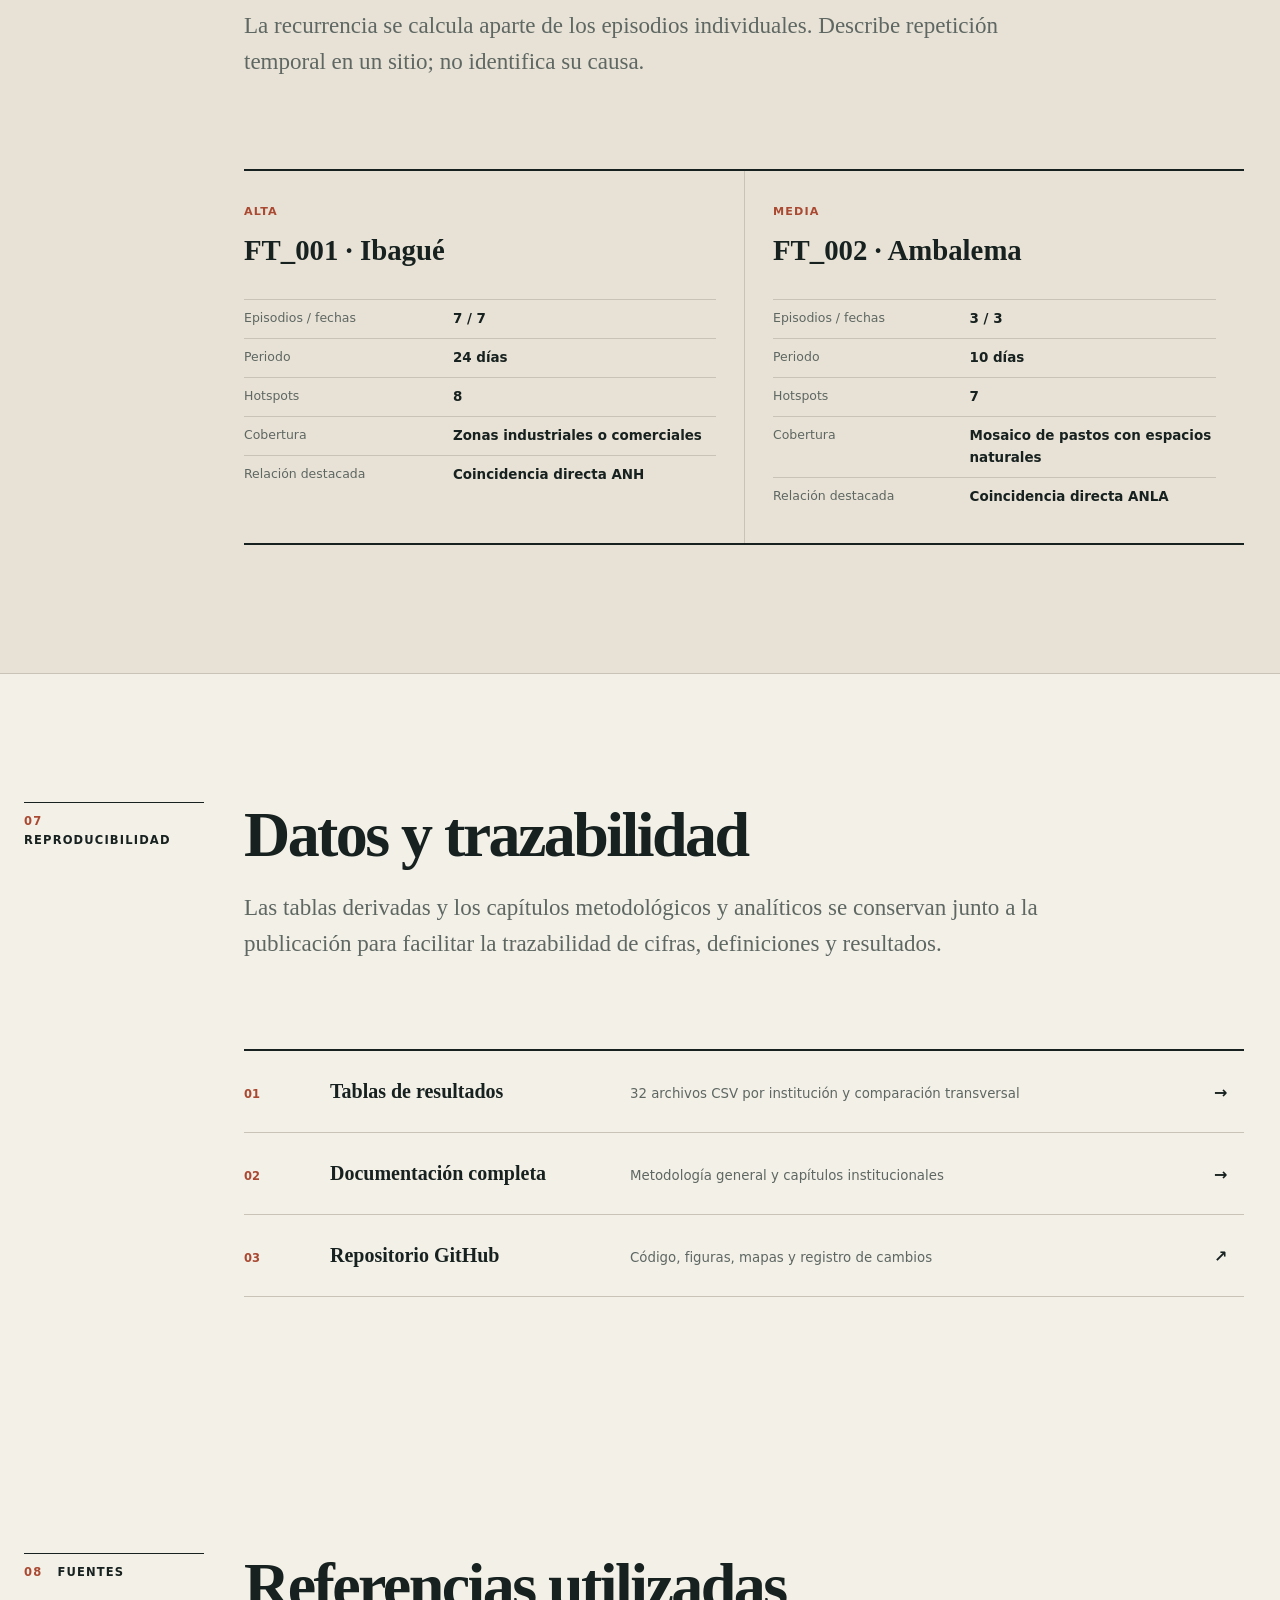
==== commit 2460b56c: "Publicar revisión editorial y nueva introducción" ====
--- a/index.html
+++ b/index.html
@@ -35,7 +35,7 @@
         <div class="masthead-inner">
           <p class="overline">Atlas analítico · Tolima · agosto de 2026</p>
           <h1>Detecciones térmicas y zonas de posible intervención extractiva</h1>
-          <p class="standfirst">Un análisis espacial de <strong>409 episodios térmicos</strong> frente a información institucional de minería, licenciamiento ambiental e hidrocarburos. La coincidencia territorial orienta preguntas y verificaciones; <strong>no demuestra causalidad</strong>.</p>
+          <p class="standfirst">Este sitio presenta un análisis espacial de <strong>409 episodios térmicos</strong> registrados en Tolima durante agosto de 2026 y su relación espacial con información institucional de minería, licenciamiento ambiental e hidrocarburos. En cada sección puede ampliar el mapa para explorar el departamento completo y acceder a su versión A0 de máxima resolución; al abrir los capítulos encontrará el análisis detallado, con gráficos y tablas. <strong>En términos sencillos:</strong> los episodios aparecen relativamente concentrados en varias de estas huellas institucionales en comparación con la superficie que ocupan. Este patrón orienta preguntas y verificaciones, pero <strong>no demuestra que esas actividades hayan causado los fuegos o anomalías térmicas</strong>.</p>
           <div class="byline"><span>Elaborado por: <a href="https://www.linkedin.com/in/jcgomezga/" target="_blank" rel="noopener noreferrer"><strong>Juan Carlos Gómez García</strong></a>. Sociólogo. Estudiante de la Maestría en Estudios Socioambientales de la Facultad Latinoamericana de Ciencias Sociales, FLACSO Ecuador. Investigador socioambiental.<br><a href="https://www.researchgate.net/profile/Wilmer-Andres-Martinez-Rodriguez?ev=hdr_xprf" target="_blank" rel="noopener noreferrer"><strong>Wilmer Andrés Martínez Rodríguez</strong></a>. Sociólogo, Maestrante en Desarrollo Rural. Investigador Grupo Yuma ima - UT.</span><span>Escenario principal B · EPSG:9377</span></div>
           <dl class="study-facts" aria-label="Ficha del análisis">
             <div><dt>Detecciones</dt><dd>1.537</dd><span>hotspots del escenario B</span></div>
@@ -67,9 +67,9 @@
           <div class="section-copy"><h2 id="metodo-title">De una detección satelital a un episodio espacial</h2><p class="lede">NASA FIRMS distribuye detecciones de fuego activo y anomalías térmicas derivadas de MODIS y VIIRS <a class="citation" href="https://firms.modaps.eosdis.nasa.gov/active_fire/" target="_blank" rel="noopener noreferrer">[1]</a>. Aquí se agrupan y contrastan con huellas institucionales; no se convierten automáticamente en incendios ni en áreas quemadas.</p></div>
         </div>
         <ol class="method-sequence">
-          <li><span>01</span><div><h3>Observación</h3><p>Hotspots FIRMS de agosto de 2026. El escenario B excluye 597 observaciones VIIRS Suomi-NPP por una decisión específica del proyecto; no invalida ese sensor de forma general.</p></div></li>
+          <li><span>01</span><div><h3>Observación</h3><p>Hotspots FIRMS de agosto de 2026. El escenario B excluye 597 observaciones VIIRS Suomi-NPP porque NASA FIRMS advierte que los datos recibidos desde ese satélite después del 9 de marzo de 2026 pueden no cumplir las especificaciones de misión debido a una anomalía. El escenario A conserva todos los sensores como análisis de sensibilidad; la exclusión no implica una invalidación general de VIIRS Suomi-NPP.</p></div></li>
           <li><span>02</span><div><h3>Agrupación</h3><p>Las detecciones se reúnen en episodios mediante un umbral de 1.000 metros y 12 horas. El escenario principal contiene 409 episodios.</p></div></li>
-          <li><span>03</span><div><h3>Relación espacial</h3><p>Directa si al menos un hotspot intersecta la huella; próxima hasta 1 km; entre 1 y 5 km; y sin coincidencia hasta 5 km.</p></div></li>
+          <li><span>03</span><div><h3>Relación espacial</h3><p>Directa si al menos un hotspot intersecta la huella; próxima hasta 1 km; entre 1 y 5 km; y a más de 5 km.</p></div></li>
           <li><span>04</span><div><h3>Control territorial</h3><p>Las huellas poligonales se normalizan por superficie. Los objetos puntuales y lineales se interpretan por proximidad, no mediante un porcentaje de área.</p></div></li>
         </ol>
         <div class="method-notes">
@@ -149,10 +149,10 @@
       </section>
 
       <section class="editorial-section" id="datos" aria-labelledby="datos-title">
-        <div class="reading-grid"><div class="section-label"><span>07</span> Reproducibilidad</div><div class="section-copy"><h2 id="datos-title">Datos y trazabilidad</h2><p class="lede">Las tablas derivadas, los capítulos analíticos y las decisiones editoriales se conservan junto a la publicación. Los resultados pueden revisarse sin convertir el sitio en un tablero de control.</p></div></div>
+        <div class="reading-grid"><div class="section-label"><span>07</span> Reproducibilidad</div><div class="section-copy"><h2 id="datos-title">Datos y trazabilidad</h2><p class="lede">Las tablas derivadas y los capítulos metodológicos y analíticos se conservan junto a la publicación para facilitar la trazabilidad de cifras, definiciones y resultados.</p></div></div>
         <nav class="resource-list" aria-label="Recursos de la publicación">
           <a href="data/index.html"><span>01</span><strong>Tablas de resultados</strong><small>32 archivos CSV por institución y comparación transversal</small><b>→</b></a>
-          <a href="docs/index.html"><span>02</span><strong>Documentación completa</strong><small>Metodología, capítulos institucionales y auditoría editorial</small><b>→</b></a>
+          <a href="docs/index.html"><span>02</span><strong>Documentación completa</strong><small>Metodología general y capítulos institucionales</small><b>→</b></a>
           <a href="https://github.com/jcgomezga/incendios-tolima-2026" target="_blank" rel="noopener noreferrer"><span>03</span><strong>Repositorio GitHub</strong><small>Código, figuras, mapas y registro de cambios</small><b>↗</b></a>
         </nav>
       </section>
@@ -160,7 +160,7 @@
       <section class="editorial-section references" id="fuentes" aria-labelledby="fuentes-title">
         <div class="reading-grid"><div class="section-label"><span>08</span> Fuentes</div><div class="section-copy"><h2 id="fuentes-title">Referencias utilizadas</h2><p>Las fuentes externas definen los datos satelitales, las figuras institucionales y la cartografía base. Los resultados numéricos provienen de las tablas auditadas del proyecto.</p></div></div>
         <ol class="bibliography">
-          <li><a href="https://firms.modaps.eosdis.nasa.gov/active_fire/" target="_blank" rel="noopener noreferrer"><b>[1] NASA FIRMS.</b> Active Fire Data: productos MODIS y VIIRS.</a></li>
+          <li><b>[1] NASA FIRMS.</b> <a href="https://firms.modaps.eosdis.nasa.gov/active_fire/" target="_blank" rel="noopener noreferrer">Active Fire Data: productos MODIS y VIIRS</a>; <a href="https://firms2.modaps.eosdis.nasa.gov/download/" target="_blank" rel="noopener noreferrer">aviso operativo sobre datos Suomi-NPP posteriores al 9 de marzo de 2026</a>.</li>
           <li><a href="https://www.anm.gov.co/index.php/sector-minero-colombiano" target="_blank" rel="noopener noreferrer"><b>[2] Agencia Nacional de Minería.</b> Sector minero colombiano.</a></li>
           <li><a href="https://www.anla.gov.co/seguimiento-de-licencias-ambientales/que-hacemos" target="_blank" rel="noopener noreferrer"><b>[3] ANLA.</b> Subdirección de Seguimiento de Licencias Ambientales.</a></li>
           <li><a href="https://www.anh.gov.co/es/hidrocarburos/mapa-de-tierras/" target="_blank" rel="noopener noreferrer"><b>[4] Agencia Nacional de Hidrocarburos.</b> Mapa de Tierras, actualización del 6 de agosto de 2026.</a></li>
@@ -171,7 +171,7 @@
       </section>
 
       <section class="citation-block" aria-labelledby="citar-title">
-        <div><p class="overline">Cómo citar</p><h2 id="citar-title">Cita sugerida</h2><p id="citation-text">Gómez García, Juan Carlos. 2026. <i>Detecciones térmicas y zonas de posible intervención extractiva en Tolima, agosto de 2026</i>. Publicación cartográfica digital.</p></div>
+        <div><p class="overline">Cómo citar</p><h2 id="citar-title">Cita sugerida</h2><p id="citation-text">Gómez García, Juan Carlos, y Wilmer Andrés Martínez Rodríguez. 2026. <i>Detecciones térmicas y zonas de posible intervención extractiva en Tolima, agosto de 2026</i>. Publicación cartográfica digital.</p></div>
         <div><button type="button" class="copy-button" data-copy-citation>Copiar cita</button><span class="copy-status" data-copy-status aria-live="polite"></span></div>
       </section>
     </article>
--- a/assets/css/styles.css
+++ b/assets/css/styles.css
@@ -209,6 +209,7 @@
 .doc-content h1 { font-size: clamp(2.2rem, 5vw, 3.8rem); }
 .doc-content h2 { margin-top: 2.2em; padding-top: .8em; border-top: 1px solid var(--rule); }
 .doc-content table { width: 100%; border-collapse: collapse; display: block; overflow-x: auto; margin: 20px 0; }
+.doc-content img { display: block; width: 100%; height: auto; margin: 24px 0 10px; }
 .doc-content th, .doc-content td { padding: 8px 10px; border: 1px solid var(--rule); text-align: left; white-space: nowrap; }
 .doc-content th { background: var(--paper-deep); }
 .doc-content pre { overflow: auto; padding: 16px; background: var(--night); color: #fff; }
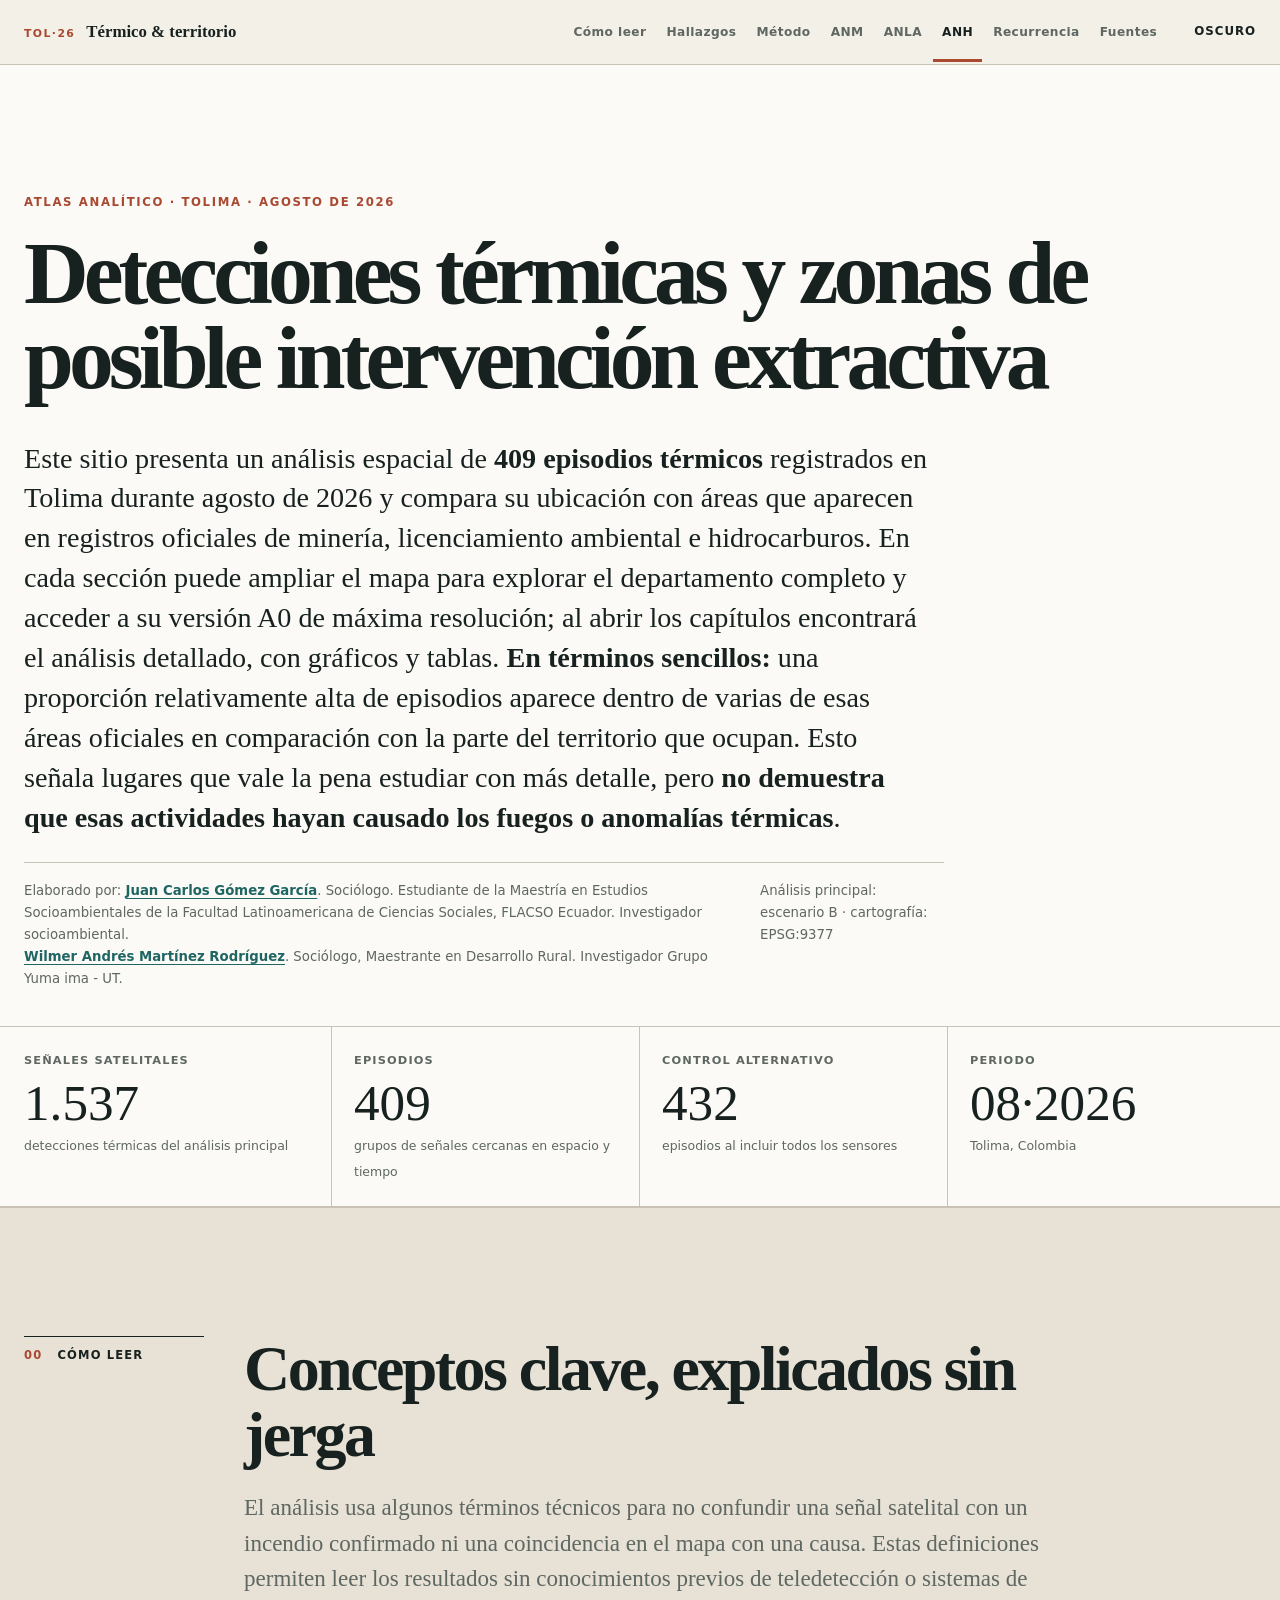
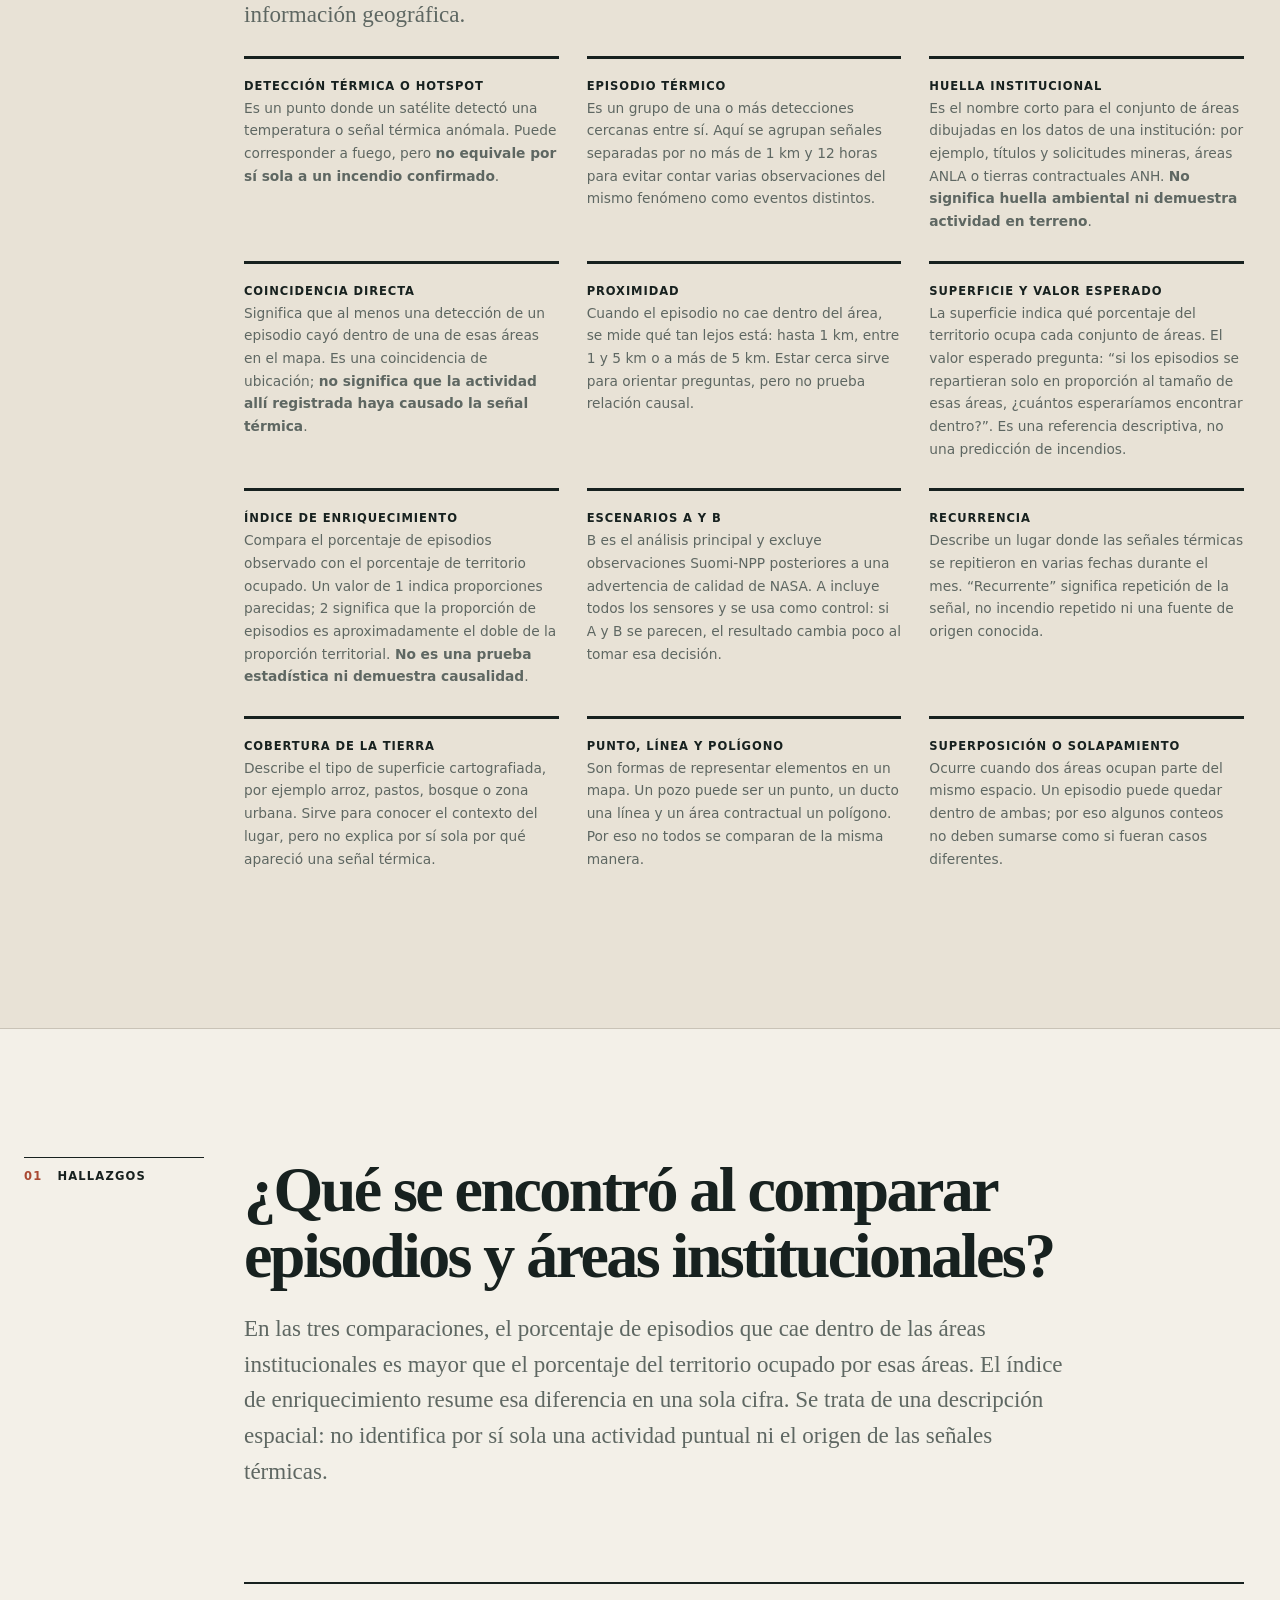
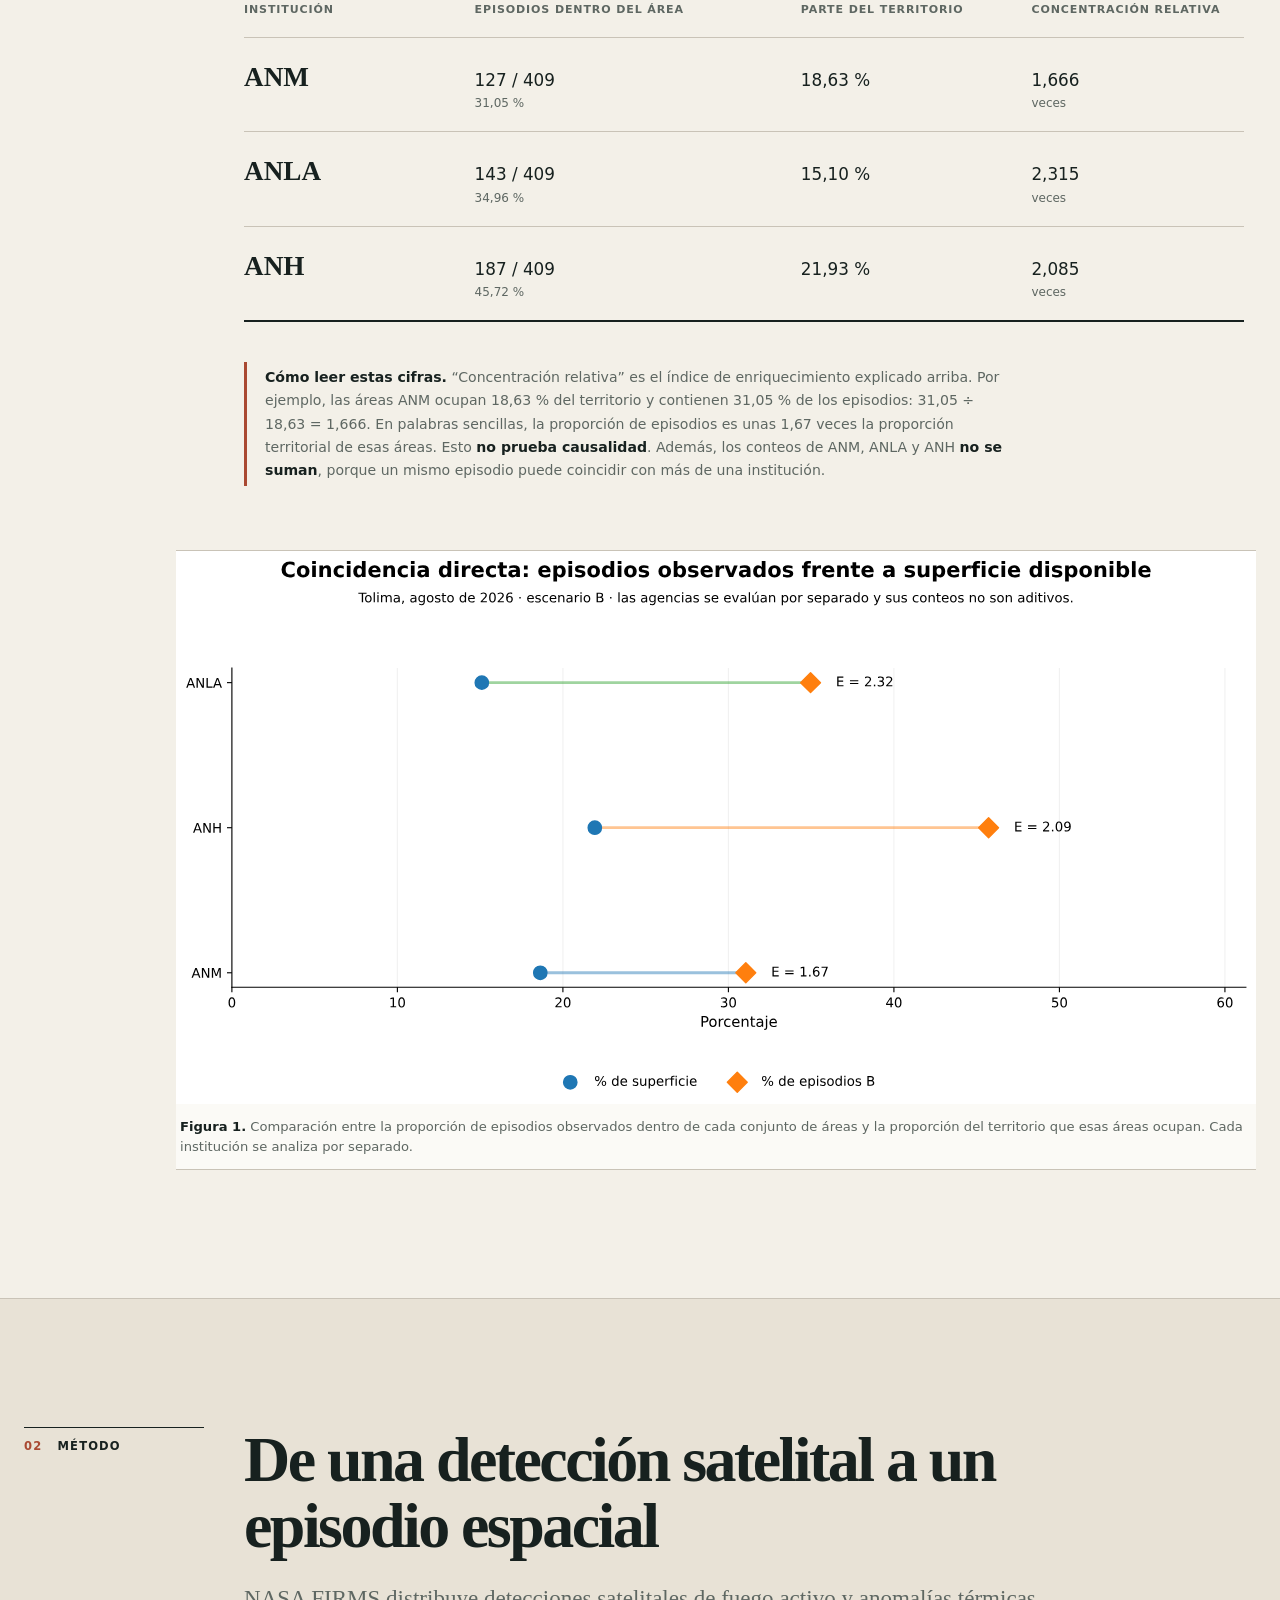
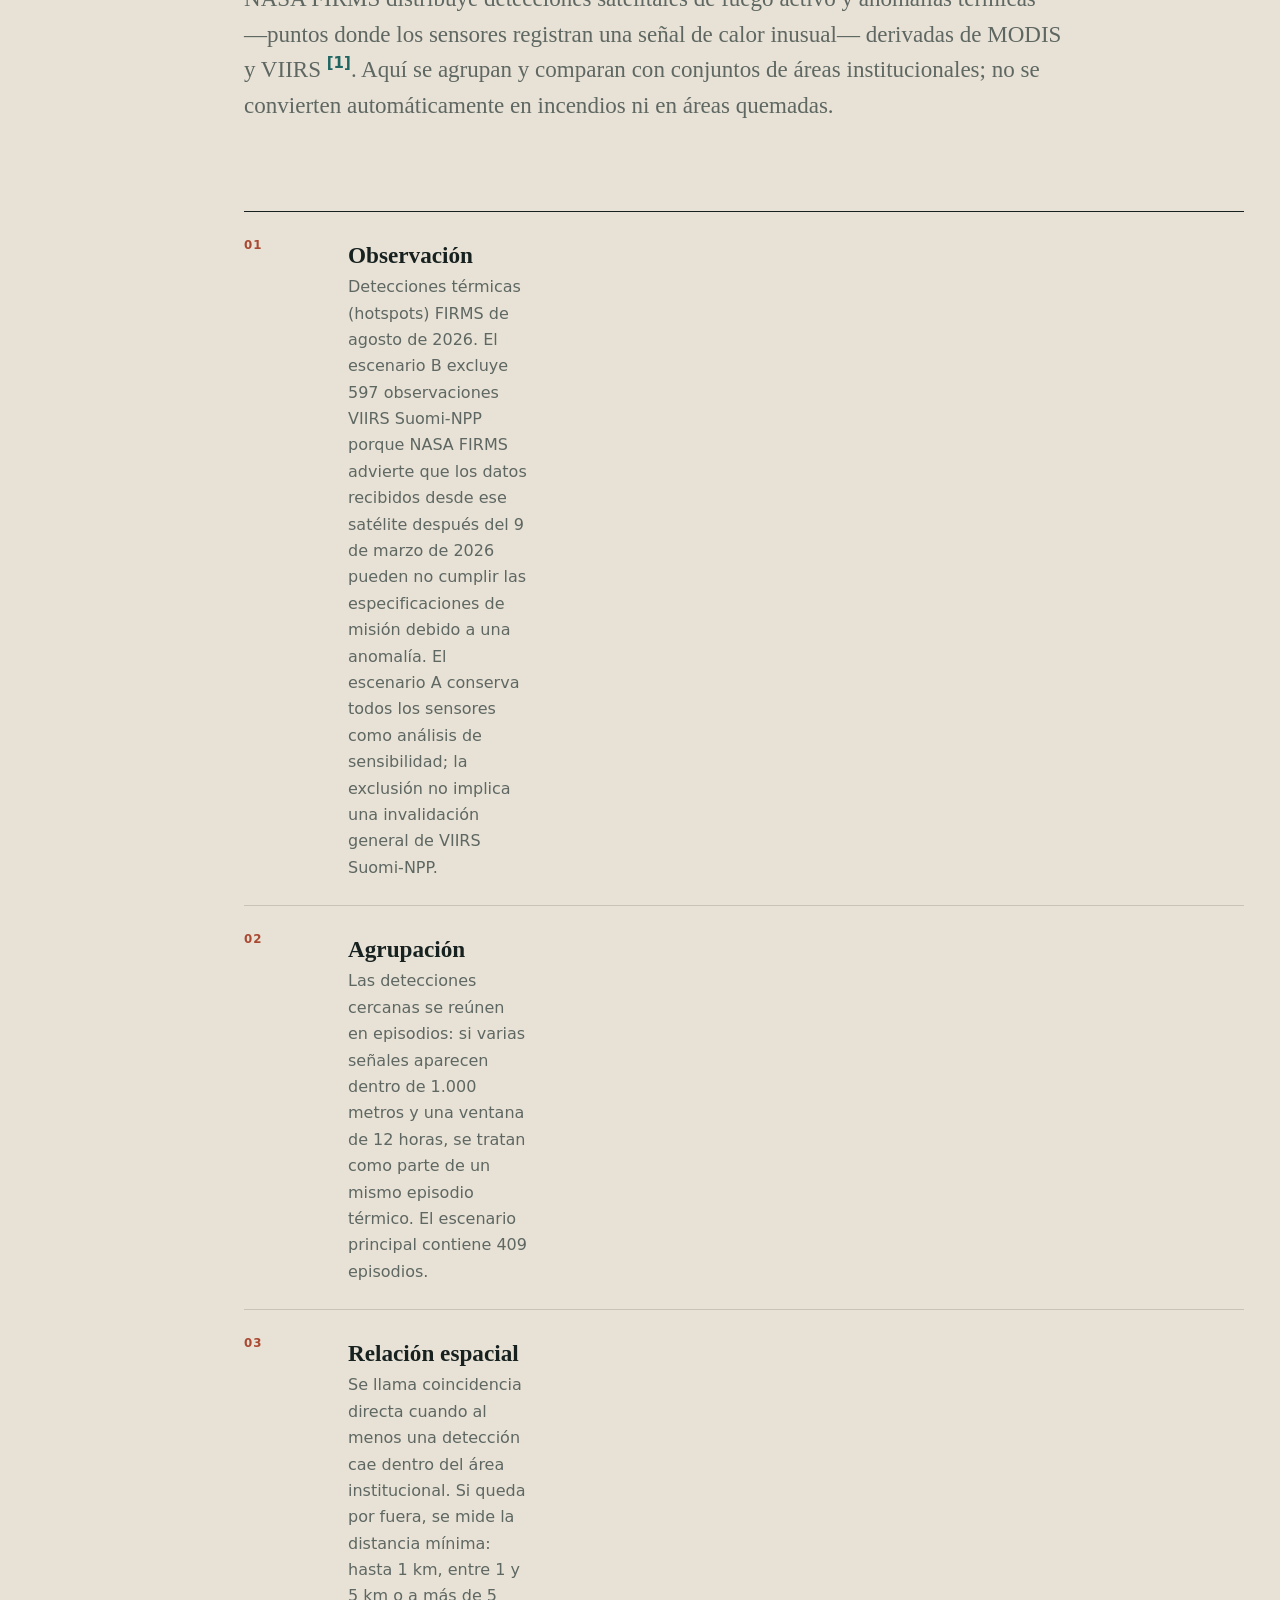
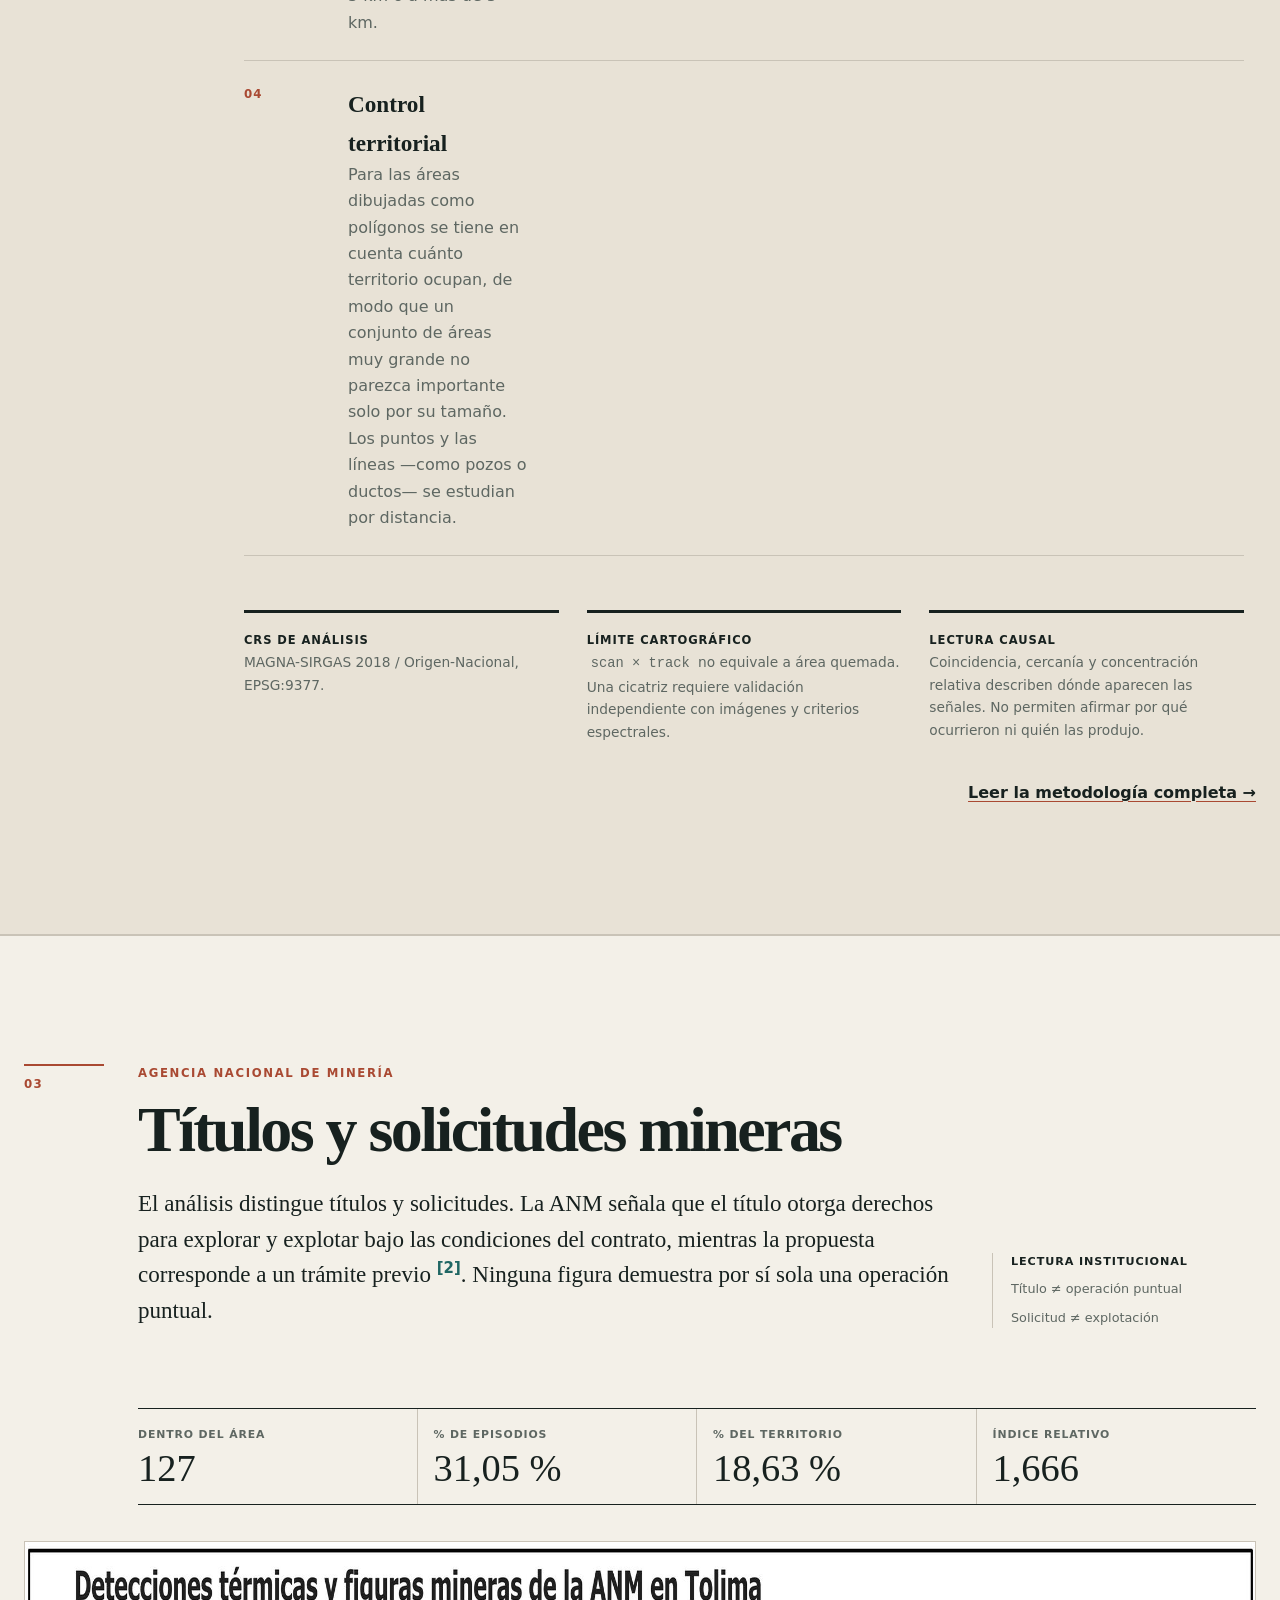
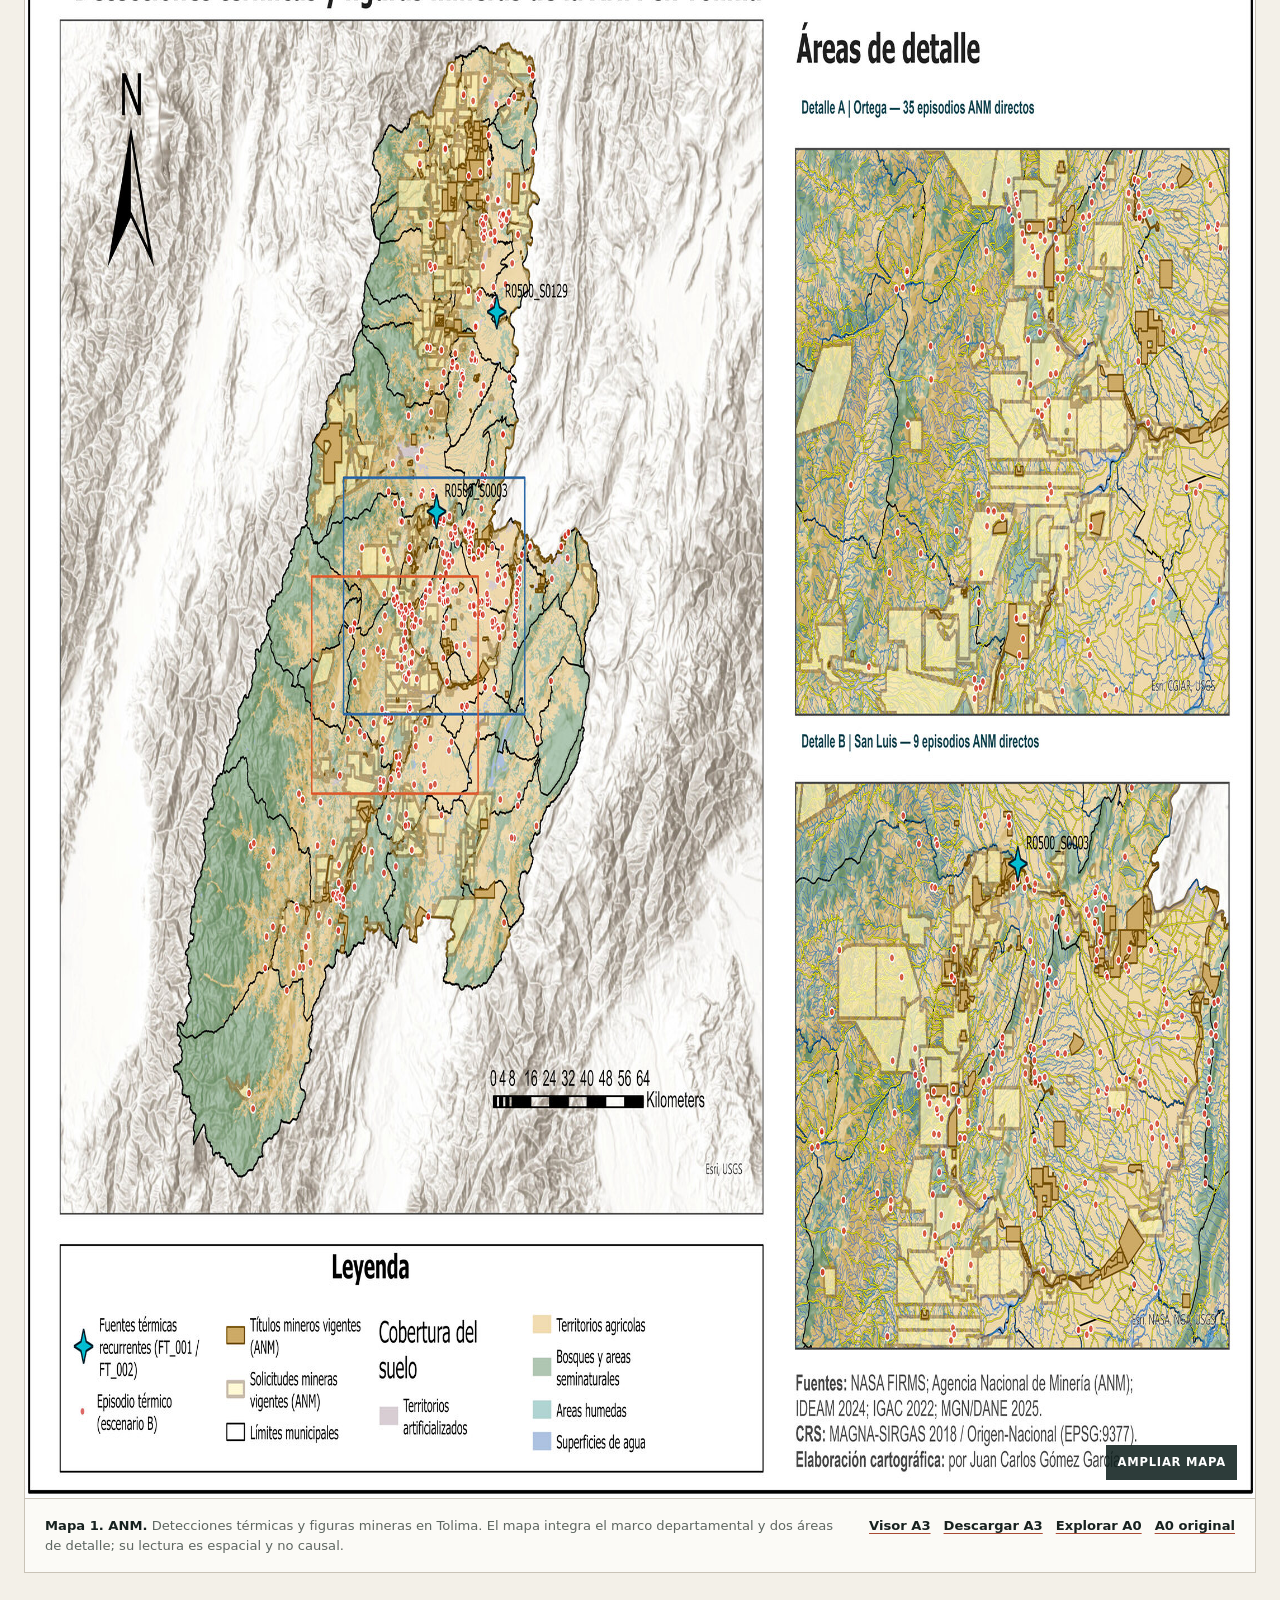
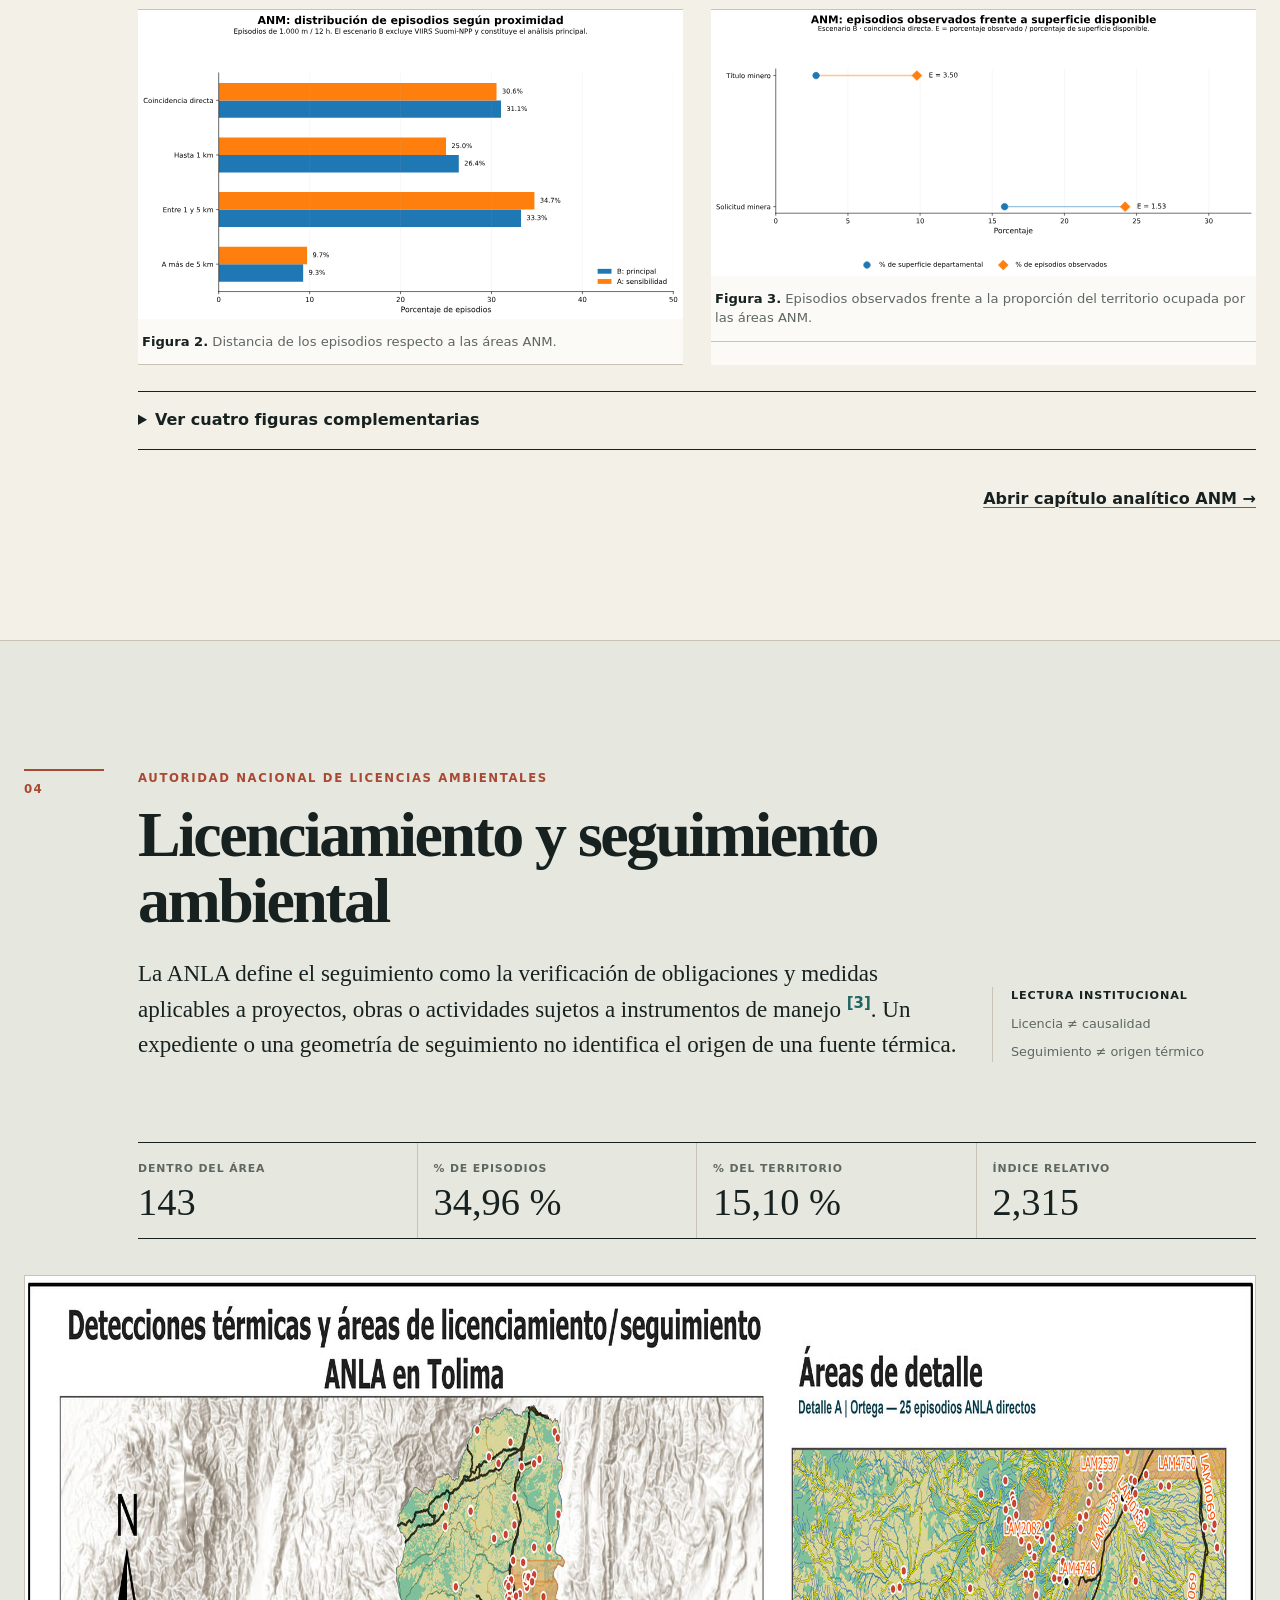
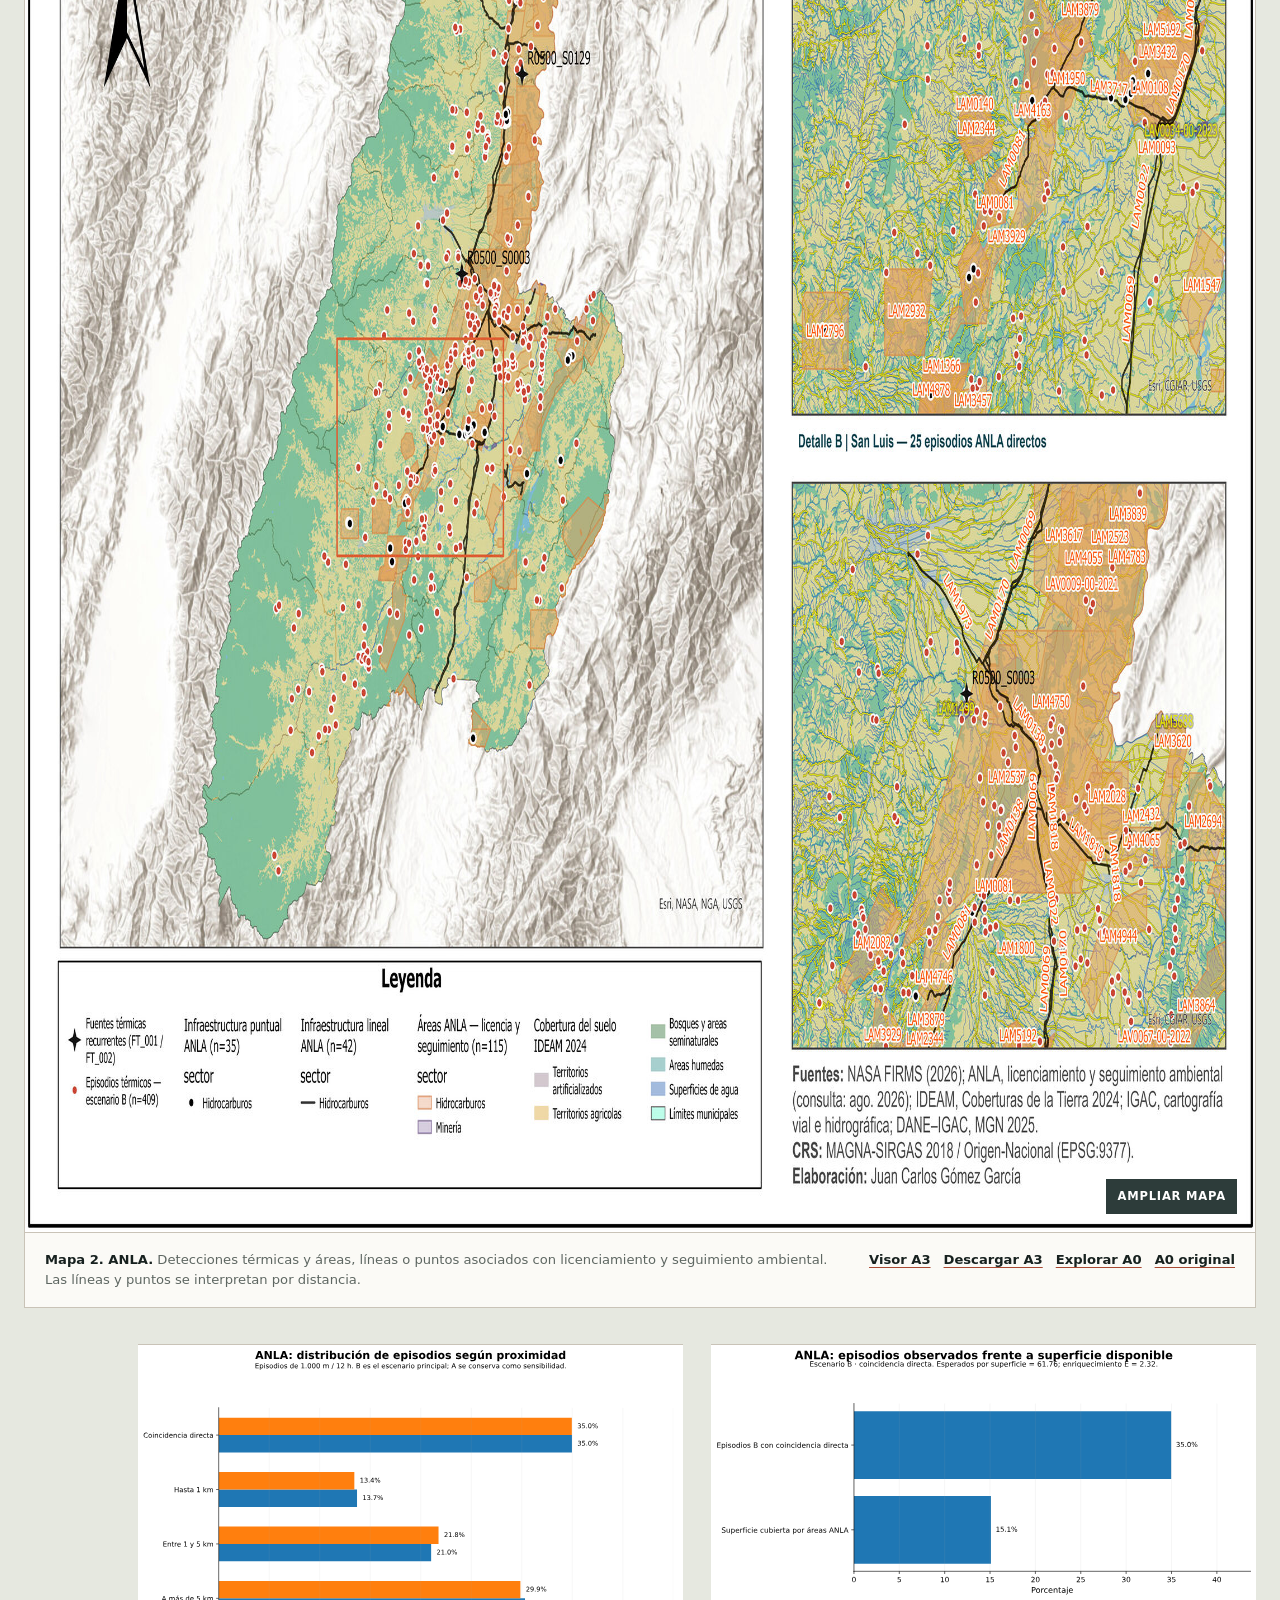
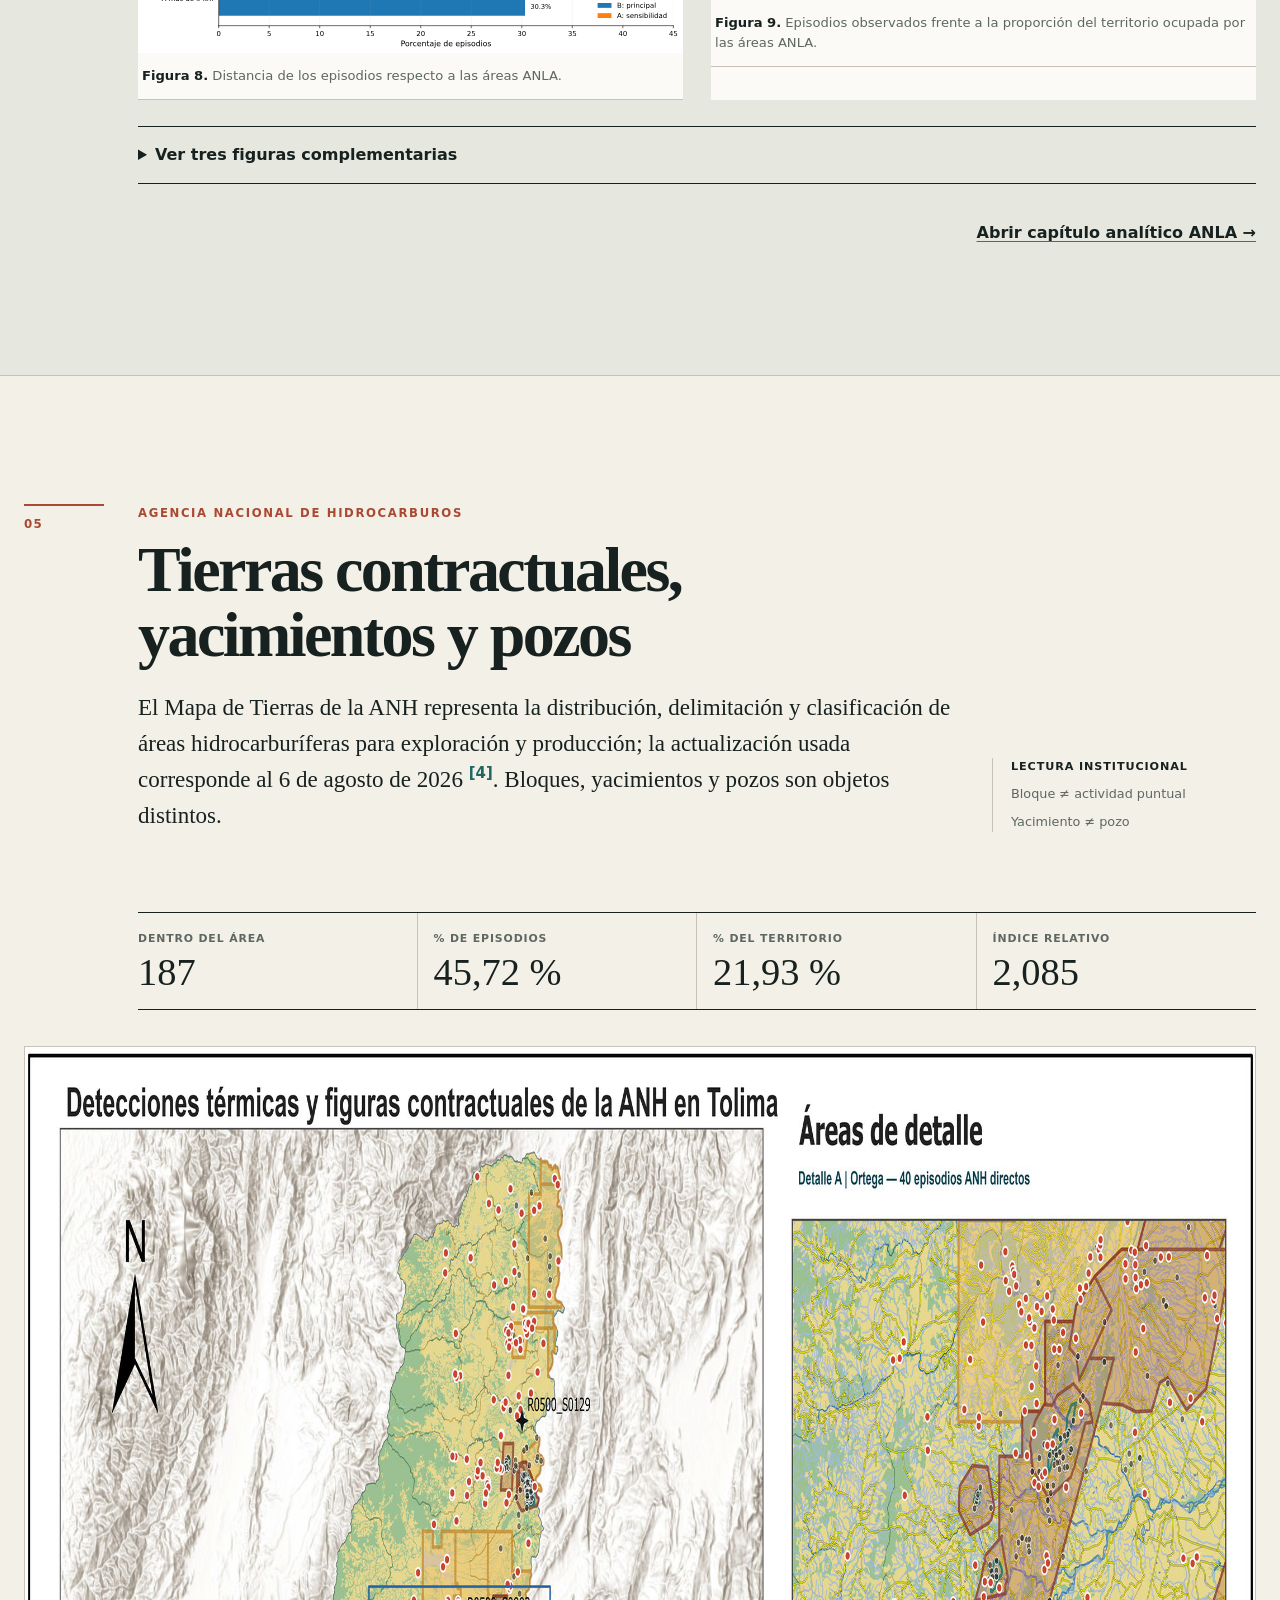
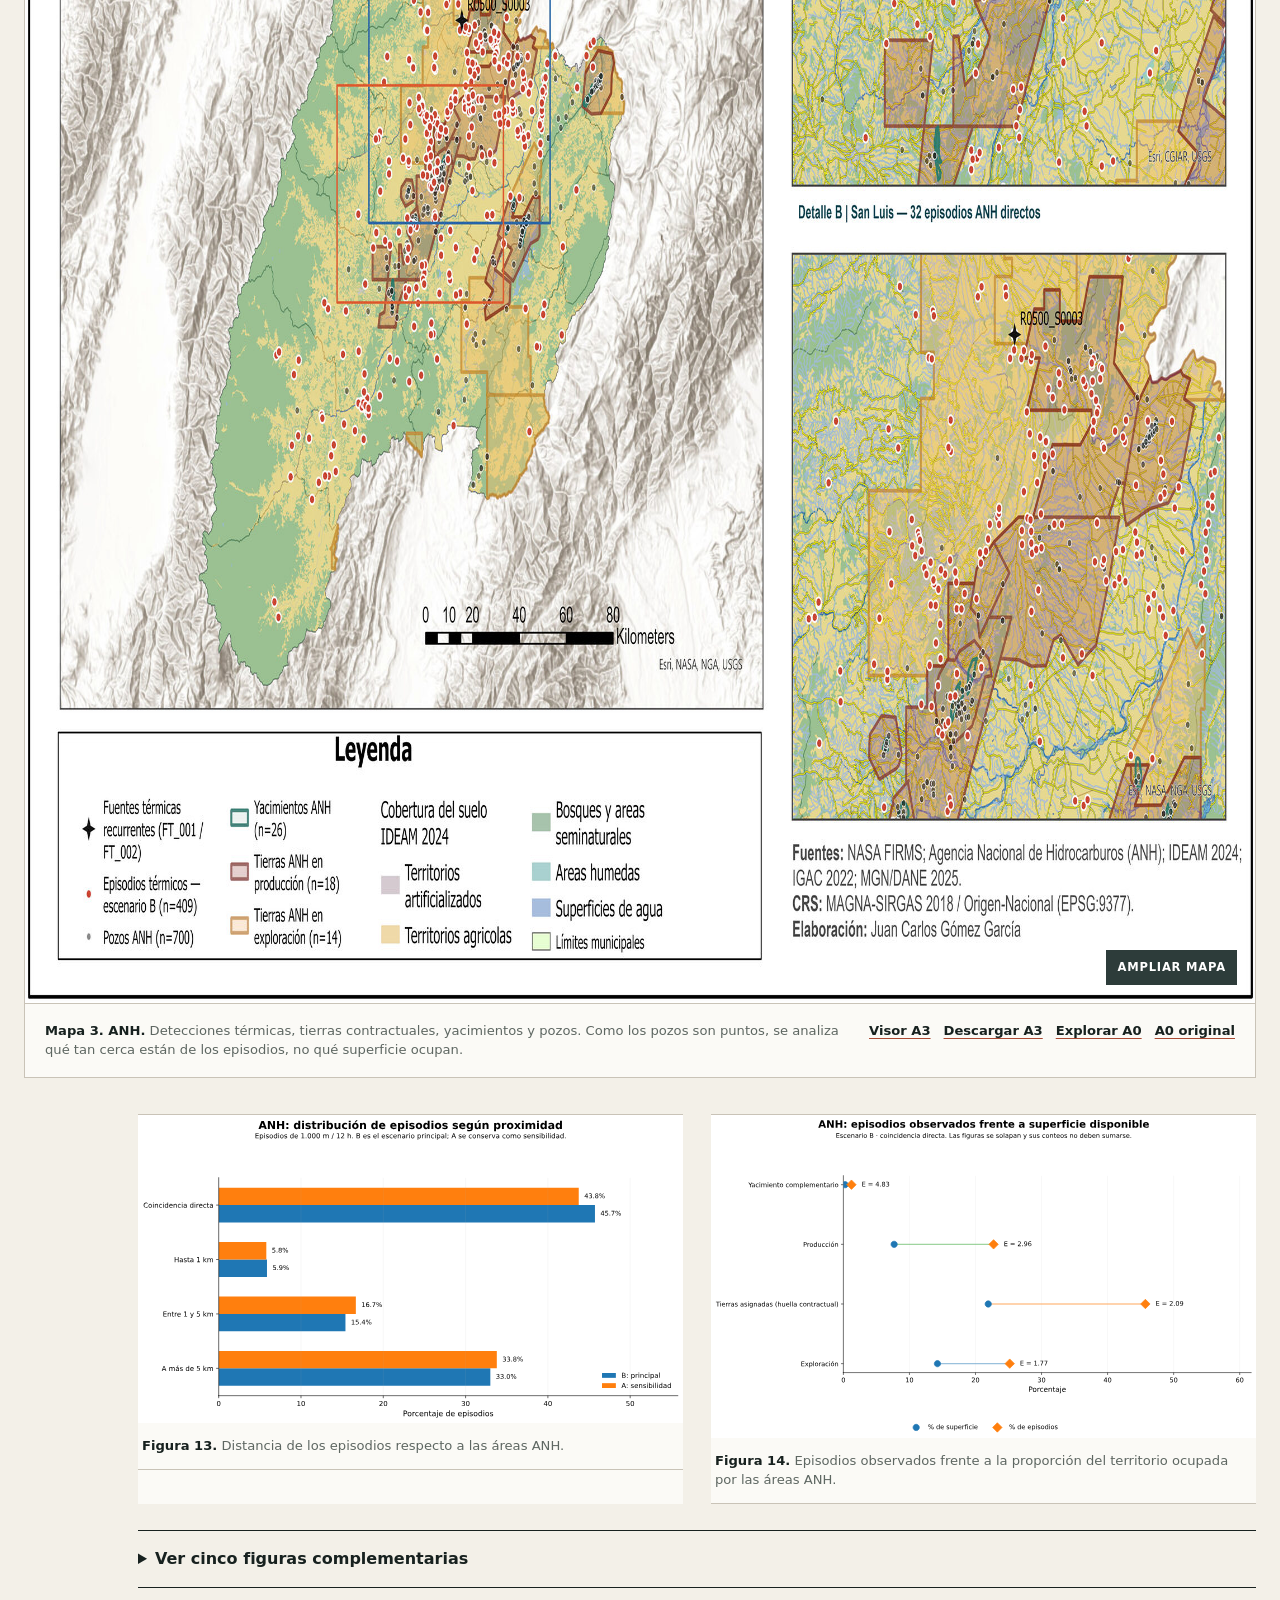
==== commit 60d9f507: "Mejorar accesibilidad conceptual de la publicación" ====
--- a/index.html
+++ b/index.html
@@ -23,7 +23,7 @@
       </a>
       <button class="nav-toggle" type="button" data-mobile-nav aria-expanded="false" aria-controls="site-navigation">Índice</button>
       <nav class="nav-links" id="site-navigation" aria-label="Índice de la publicación">
-        <a href="#hallazgos">Hallazgos</a><a href="#metodo">Método</a><a href="#anm">ANM</a><a href="#anla">ANLA</a><a href="#anh">ANH</a><a href="#recurrencia">Recurrencia</a><a href="#fuentes">Fuentes</a>
+        <a href="#como-leer">Cómo leer</a><a href="#hallazgos">Hallazgos</a><a href="#metodo">Método</a><a href="#anm">ANM</a><a href="#anla">ANLA</a><a href="#anh">ANH</a><a href="#recurrencia">Recurrencia</a><a href="#fuentes">Fuentes</a>
       </nav>
       <button class="theme-toggle" type="button" data-theme-toggle aria-pressed="false">Oscuro</button>
     </div>
@@ -35,61 +35,82 @@
         <div class="masthead-inner">
           <p class="overline">Atlas analítico · Tolima · agosto de 2026</p>
           <h1>Detecciones térmicas y zonas de posible intervención extractiva</h1>
-          <p class="standfirst">Este sitio presenta un análisis espacial de <strong>409 episodios térmicos</strong> registrados en Tolima durante agosto de 2026 y su relación espacial con información institucional de minería, licenciamiento ambiental e hidrocarburos. En cada sección puede ampliar el mapa para explorar el departamento completo y acceder a su versión A0 de máxima resolución; al abrir los capítulos encontrará el análisis detallado, con gráficos y tablas. <strong>En términos sencillos:</strong> los episodios aparecen relativamente concentrados en varias de estas huellas institucionales en comparación con la superficie que ocupan. Este patrón orienta preguntas y verificaciones, pero <strong>no demuestra que esas actividades hayan causado los fuegos o anomalías térmicas</strong>.</p>
-          <div class="byline"><span>Elaborado por: <a href="https://www.linkedin.com/in/jcgomezga/" target="_blank" rel="noopener noreferrer"><strong>Juan Carlos Gómez García</strong></a>. Sociólogo. Estudiante de la Maestría en Estudios Socioambientales de la Facultad Latinoamericana de Ciencias Sociales, FLACSO Ecuador. Investigador socioambiental.<br><a href="https://www.researchgate.net/profile/Wilmer-Andres-Martinez-Rodriguez?ev=hdr_xprf" target="_blank" rel="noopener noreferrer"><strong>Wilmer Andrés Martínez Rodríguez</strong></a>. Sociólogo, Maestrante en Desarrollo Rural. Investigador Grupo Yuma ima - UT.</span><span>Escenario principal B · EPSG:9377</span></div>
+          <p class="standfirst">Este sitio presenta un análisis espacial de <strong>409 episodios térmicos</strong> registrados en Tolima durante agosto de 2026 y compara su ubicación con áreas que aparecen en registros oficiales de minería, licenciamiento ambiental e hidrocarburos. En cada sección puede ampliar el mapa para explorar el departamento completo y acceder a su versión A0 de máxima resolución; al abrir los capítulos encontrará el análisis detallado, con gráficos y tablas. <strong>En términos sencillos:</strong> una proporción relativamente alta de episodios aparece dentro de varias de esas áreas oficiales en comparación con la parte del territorio que ocupan. Esto señala lugares que vale la pena estudiar con más detalle, pero <strong>no demuestra que esas actividades hayan causado los fuegos o anomalías térmicas</strong>.</p>
+          <div class="byline"><span>Elaborado por: <a href="https://www.linkedin.com/in/jcgomezga/" target="_blank" rel="noopener noreferrer"><strong>Juan Carlos Gómez García</strong></a>. Sociólogo. Estudiante de la Maestría en Estudios Socioambientales de la Facultad Latinoamericana de Ciencias Sociales, FLACSO Ecuador. Investigador socioambiental.<br><a href="https://www.researchgate.net/profile/Wilmer-Andres-Martinez-Rodriguez?ev=hdr_xprf" target="_blank" rel="noopener noreferrer"><strong>Wilmer Andrés Martínez Rodríguez</strong></a>. Sociólogo, Maestrante en Desarrollo Rural. Investigador Grupo Yuma ima - UT.</span><span>Análisis principal: escenario B · cartografía: EPSG:9377</span></div>
           <dl class="study-facts" aria-label="Ficha del análisis">
-            <div><dt>Detecciones</dt><dd>1.537</dd><span>hotspots del escenario B</span></div>
-            <div><dt>Episodios</dt><dd>409</dd><span>agrupación 1.000 m / 12 h</span></div>
-            <div><dt>Sensibilidad</dt><dd>432</dd><span>episodios del escenario A</span></div>
+            <div><dt>Señales satelitales</dt><dd>1.537</dd><span>detecciones térmicas del análisis principal</span></div>
+            <div><dt>Episodios</dt><dd>409</dd><span>grupos de señales cercanas en espacio y tiempo</span></div>
+            <div><dt>Control alternativo</dt><dd>432</dd><span>episodios al incluir todos los sensores</span></div>
             <div><dt>Periodo</dt><dd>08·2026</dd><span>Tolima, Colombia</span></div>
           </dl>
         </div>
       </header>
+
+      <section class="editorial-section paper-band" id="como-leer" aria-labelledby="como-leer-title">
+        <div class="reading-grid">
+          <div class="section-label"><span>00</span> Cómo leer</div>
+          <div class="section-copy"><h2 id="como-leer-title">Conceptos clave, explicados sin jerga</h2><p class="lede">El análisis usa algunos términos técnicos para no confundir una señal satelital con un incendio confirmado ni una coincidencia en el mapa con una causa. Estas definiciones permiten leer los resultados sin conocimientos previos de teledetección o sistemas de información geográfica.</p></div>
+        </div>
+        <div class="method-notes">
+          <p><strong>Detección térmica o hotspot</strong><br>Es un punto donde un satélite detectó una temperatura o señal térmica anómala. Puede corresponder a fuego, pero <b>no equivale por sí sola a un incendio confirmado</b>.</p>
+          <p><strong>Episodio térmico</strong><br>Es un grupo de una o más detecciones cercanas entre sí. Aquí se agrupan señales separadas por no más de 1 km y 12 horas para evitar contar varias observaciones del mismo fenómeno como eventos distintos.</p>
+          <p><strong>Huella institucional</strong><br>Es el nombre corto para el conjunto de áreas dibujadas en los datos de una institución: por ejemplo, títulos y solicitudes mineras, áreas ANLA o tierras contractuales ANH. <b>No significa huella ambiental ni demuestra actividad en terreno</b>.</p>
+          <p><strong>Coincidencia directa</strong><br>Significa que al menos una detección de un episodio cayó dentro de una de esas áreas en el mapa. Es una coincidencia de ubicación; <b>no significa que la actividad allí registrada haya causado la señal térmica</b>.</p>
+          <p><strong>Proximidad</strong><br>Cuando el episodio no cae dentro del área, se mide qué tan lejos está: hasta 1 km, entre 1 y 5 km o a más de 5 km. Estar cerca sirve para orientar preguntas, pero no prueba relación causal.</p>
+          <p><strong>Superficie y valor esperado</strong><br>La superficie indica qué porcentaje del territorio ocupa cada conjunto de áreas. El valor esperado pregunta: “si los episodios se repartieran solo en proporción al tamaño de esas áreas, ¿cuántos esperaríamos encontrar dentro?”. Es una referencia descriptiva, no una predicción de incendios.</p>
+          <p><strong>Índice de enriquecimiento</strong><br>Compara el porcentaje de episodios observado con el porcentaje de territorio ocupado. Un valor de 1 indica proporciones parecidas; 2 significa que la proporción de episodios es aproximadamente el doble de la proporción territorial. <b>No es una prueba estadística ni demuestra causalidad</b>.</p>
+          <p><strong>Escenarios A y B</strong><br>B es el análisis principal y excluye observaciones Suomi-NPP posteriores a una advertencia de calidad de NASA. A incluye todos los sensores y se usa como control: si A y B se parecen, el resultado cambia poco al tomar esa decisión.</p>
+          <p><strong>Recurrencia</strong><br>Describe un lugar donde las señales térmicas se repitieron en varias fechas durante el mes. “Recurrente” significa repetición de la señal, no incendio repetido ni una fuente de origen conocida.</p>
+          <p><strong>Cobertura de la tierra</strong><br>Describe el tipo de superficie cartografiada, por ejemplo arroz, pastos, bosque o zona urbana. Sirve para conocer el contexto del lugar, pero no explica por sí sola por qué apareció una señal térmica.</p>
+          <p><strong>Punto, línea y polígono</strong><br>Son formas de representar elementos en un mapa. Un pozo puede ser un punto, un ducto una línea y un área contractual un polígono. Por eso no todos se comparan de la misma manera.</p>
+          <p><strong>Superposición o solapamiento</strong><br>Ocurre cuando dos áreas ocupan parte del mismo espacio. Un episodio puede quedar dentro de ambas; por eso algunos conteos no deben sumarse como si fueran casos diferentes.</p>
+        </div>
+      </section>
 
       <section class="editorial-section" id="hallazgos" aria-labelledby="hallazgos-title">
         <div class="reading-grid">
           <div class="section-label"><span>01</span> Hallazgos</div>
-          <div class="section-copy"><h2 id="hallazgos-title">Tres huellas institucionales, leídas por separado</h2><p class="lede">La proporción de episodios con coincidencia directa es mayor que la proporción de superficie ocupada por cada huella institucional. El índice de enriquecimiento expresa esa concentración relativa. No es una prueba de significancia estadística, actividad puntual ni origen de las señales térmicas.</p></div>
+          <div class="section-copy"><h2 id="hallazgos-title">¿Qué se encontró al comparar episodios y áreas institucionales?</h2><p class="lede">En las tres comparaciones, el porcentaje de episodios que cae dentro de las áreas institucionales es mayor que el porcentaje del territorio ocupado por esas áreas. El índice de enriquecimiento resume esa diferencia en una sola cifra. Se trata de una descripción espacial: no identifica por sí sola una actividad puntual ni el origen de las señales térmicas.</p></div>
         </div>
         <div class="result-ledger" role="group" aria-label="Resultados principales del escenario B">
-          <div class="ledger-head"><span>Institución</span><span>Episodios directos</span><span>Superficie</span><span>Enriquecimiento</span></div>
-          <a href="#anm"><strong>ANM</strong><span>127 / 409 <small>31,05 %</small></span><span>18,63 %</span><span>1,666</span></a>
-          <a href="#anla"><strong>ANLA</strong><span>143 / 409 <small>34,96 %</small></span><span>15,10 %</span><span>2,315</span></a>
-          <a href="#anh"><strong>ANH</strong><span>187 / 409 <small>45,72 %</small></span><span>21,93 %</span><span>2,085</span></a>
-        </div>
-        <aside class="margin-note wide-note"><strong>Los conteos no son aditivos.</strong> Un mismo episodio puede coincidir con más de una institución; por eso 127 + 143 + 187 no representa un total territorial válido.</aside>
-        <figure class="publication-figure breakout"><img src="assets/figures/svg/GENERAL/figura_00_comparacion_institucional_B.svg" alt="Comparación del porcentaje de superficie y el porcentaje de episodios observados para ANM, ANLA y ANH en el escenario B." width="1800" height="1000"><figcaption><b>Figura 1.</b> Porcentaje observado frente a superficie disponible. Las instituciones se comparan bajo una misma unidad térmica, pero se analizan de manera independiente.</figcaption></figure>
+          <div class="ledger-head"><span>Institución</span><span>Episodios dentro del área</span><span>Parte del territorio</span><span>Concentración relativa</span></div>
+          <a href="#anm"><strong>ANM</strong><span>127 / 409 <small>31,05 %</small></span><span>18,63 %</span><span>1,666 <small>veces</small></span></a>
+          <a href="#anla"><strong>ANLA</strong><span>143 / 409 <small>34,96 %</small></span><span>15,10 %</span><span>2,315 <small>veces</small></span></a>
+          <a href="#anh"><strong>ANH</strong><span>187 / 409 <small>45,72 %</small></span><span>21,93 %</span><span>2,085 <small>veces</small></span></a>
+        </div>
+        <aside class="margin-note wide-note"><strong>Cómo leer estas cifras.</strong> “Concentración relativa” es el índice de enriquecimiento explicado arriba. Por ejemplo, las áreas ANM ocupan 18,63 % del territorio y contienen 31,05 % de los episodios: 31,05 ÷ 18,63 = 1,666. En palabras sencillas, la proporción de episodios es unas 1,67 veces la proporción territorial de esas áreas. Esto <strong>no prueba causalidad</strong>. Además, los conteos de ANM, ANLA y ANH <strong>no se suman</strong>, porque un mismo episodio puede coincidir con más de una institución.</aside>
+        <figure class="publication-figure breakout"><img src="assets/figures/svg/GENERAL/figura_00_comparacion_institucional_B.svg" alt="Comparación del porcentaje de superficie y el porcentaje de episodios observados para ANM, ANLA y ANH en el escenario B." width="1800" height="1000"><figcaption><b>Figura 1.</b> Comparación entre la proporción de episodios observados dentro de cada conjunto de áreas y la proporción del territorio que esas áreas ocupan. Cada institución se analiza por separado.</figcaption></figure>
       </section>
 
       <section class="editorial-section paper-band" id="metodo" aria-labelledby="metodo-title">
         <div class="reading-grid">
           <div class="section-label"><span>02</span> Método</div>
-          <div class="section-copy"><h2 id="metodo-title">De una detección satelital a un episodio espacial</h2><p class="lede">NASA FIRMS distribuye detecciones de fuego activo y anomalías térmicas derivadas de MODIS y VIIRS <a class="citation" href="https://firms.modaps.eosdis.nasa.gov/active_fire/" target="_blank" rel="noopener noreferrer">[1]</a>. Aquí se agrupan y contrastan con huellas institucionales; no se convierten automáticamente en incendios ni en áreas quemadas.</p></div>
+          <div class="section-copy"><h2 id="metodo-title">De una detección satelital a un episodio espacial</h2><p class="lede">NASA FIRMS distribuye detecciones satelitales de fuego activo y anomalías térmicas —puntos donde los sensores registran una señal de calor inusual— derivadas de MODIS y VIIRS <a class="citation" href="https://firms.modaps.eosdis.nasa.gov/active_fire/" target="_blank" rel="noopener noreferrer">[1]</a>. Aquí se agrupan y comparan con conjuntos de áreas institucionales; no se convierten automáticamente en incendios ni en áreas quemadas.</p></div>
         </div>
         <ol class="method-sequence">
-          <li><span>01</span><div><h3>Observación</h3><p>Hotspots FIRMS de agosto de 2026. El escenario B excluye 597 observaciones VIIRS Suomi-NPP porque NASA FIRMS advierte que los datos recibidos desde ese satélite después del 9 de marzo de 2026 pueden no cumplir las especificaciones de misión debido a una anomalía. El escenario A conserva todos los sensores como análisis de sensibilidad; la exclusión no implica una invalidación general de VIIRS Suomi-NPP.</p></div></li>
-          <li><span>02</span><div><h3>Agrupación</h3><p>Las detecciones se reúnen en episodios mediante un umbral de 1.000 metros y 12 horas. El escenario principal contiene 409 episodios.</p></div></li>
-          <li><span>03</span><div><h3>Relación espacial</h3><p>Directa si al menos un hotspot intersecta la huella; próxima hasta 1 km; entre 1 y 5 km; y a más de 5 km.</p></div></li>
-          <li><span>04</span><div><h3>Control territorial</h3><p>Las huellas poligonales se normalizan por superficie. Los objetos puntuales y lineales se interpretan por proximidad, no mediante un porcentaje de área.</p></div></li>
+          <li><span>01</span><div><h3>Observación</h3><p>Detecciones térmicas (hotspots) FIRMS de agosto de 2026. El escenario B excluye 597 observaciones VIIRS Suomi-NPP porque NASA FIRMS advierte que los datos recibidos desde ese satélite después del 9 de marzo de 2026 pueden no cumplir las especificaciones de misión debido a una anomalía. El escenario A conserva todos los sensores como análisis de sensibilidad; la exclusión no implica una invalidación general de VIIRS Suomi-NPP.</p></div></li>
+          <li><span>02</span><div><h3>Agrupación</h3><p>Las detecciones cercanas se reúnen en episodios: si varias señales aparecen dentro de 1.000 metros y una ventana de 12 horas, se tratan como parte de un mismo episodio térmico. El escenario principal contiene 409 episodios.</p></div></li>
+          <li><span>03</span><div><h3>Relación espacial</h3><p>Se llama coincidencia directa cuando al menos una detección cae dentro del área institucional. Si queda por fuera, se mide la distancia mínima: hasta 1 km, entre 1 y 5 km o a más de 5 km.</p></div></li>
+          <li><span>04</span><div><h3>Control territorial</h3><p>Para las áreas dibujadas como polígonos se tiene en cuenta cuánto territorio ocupan, de modo que un conjunto de áreas muy grande no parezca importante solo por su tamaño. Los puntos y las líneas —como pozos o ductos— se estudian por distancia.</p></div></li>
         </ol>
         <div class="method-notes">
           <p><strong>CRS de análisis</strong><br>MAGNA-SIRGAS 2018 / Origen-Nacional, EPSG:9377.</p>
           <p><strong>Límite cartográfico</strong><br><code>scan × track</code> no equivale a área quemada. Una cicatriz requiere validación independiente con imágenes y criterios espectrales.</p>
-          <p><strong>Lectura causal</strong><br>Coincidencia, proximidad y enriquecimiento describen patrones espaciales; no identifican el origen de una señal térmica.</p>
+          <p><strong>Lectura causal</strong><br>Coincidencia, cercanía y concentración relativa describen dónde aparecen las señales. No permiten afirmar por qué ocurrieron ni quién las produjo.</p>
         </div>
         <p class="text-action"><a href="documento.html?file=docs/01_metodologia_general_v2.md&amp;title=Metodolog%C3%ADa%20general">Leer la metodología completa →</a></p>
       </section>
 
       <section class="agency-chapter" id="anm" aria-labelledby="anm-title">
         <div class="chapter-intro"><div class="chapter-number">03</div><div><p class="overline">Agencia Nacional de Minería</p><h2 id="anm-title">Títulos y solicitudes mineras</h2><p class="lede">El análisis distingue títulos y solicitudes. La ANM señala que el título otorga derechos para explorar y explotar bajo las condiciones del contrato, mientras la propuesta corresponde a un trámite previo <a class="citation" href="https://www.anm.gov.co/index.php/sector-minero-colombiano" target="_blank" rel="noopener noreferrer">[2]</a>. Ninguna figura demuestra por sí sola una operación puntual.</p></div><aside class="chapter-aside"><strong>Lectura institucional</strong><span>Título ≠ operación puntual</span><span>Solicitud ≠ explotación</span></aside></div>
-        <dl class="chapter-metrics"><div><dt>Directos</dt><dd>127</dd></div><div><dt>Escenario B</dt><dd>31,05 %</dd></div><div><dt>Superficie</dt><dd>18,63 %</dd></div><div><dt>Enriquecimiento</dt><dd>1,666</dd></div></dl>
+        <dl class="chapter-metrics"><div><dt>Dentro del área</dt><dd>127</dd></div><div><dt>% de episodios</dt><dd>31,05 %</dd></div><div><dt>% del territorio</dt><dd>18,63 %</dd></div><div><dt>Índice relativo</dt><dd>1,666</dd></div></dl>
         <figure class="atlas-map" data-map-card="anm">
           <a class="map-image-link" data-a3-viewer target="_blank" rel="noopener" aria-label="Abrir mapa A3 de ANM en el visor"><img data-map-preview src="assets/maps/previews/anm_a3_preview.jpg" alt="Mapa A3 de Tolima con episodios térmicos, títulos y solicitudes de la Agencia Nacional de Minería, y detalles de Ortega y San Luis." width="2200" height="1556" loading="lazy" decoding="async"><span>Ampliar mapa</span></a>
           <figcaption><div><b>Mapa 1. ANM.</b> Detecciones térmicas y figuras mineras en Tolima. El mapa integra el marco departamental y dos áreas de detalle; su lectura es espacial y no causal.</div><div class="figure-actions"><a data-a3-viewer target="_blank" rel="noopener">Visor A3</a><a data-a3-download>Descargar A3</a><a data-a0-viewer target="_blank" rel="noopener">Explorar A0</a><a data-a0-download target="_blank" rel="noopener noreferrer">A0 original</a></div></figcaption>
         </figure>
         <div class="evidence-grid">
-          <figure class="publication-figure"><img loading="lazy" decoding="async" src="assets/figures/svg/ANM/anm_01_proximidad_episodios_publicacion.svg" alt="Distribución de episodios según proximidad a la huella ANM en los escenarios A y B."><figcaption><b>Figura 2.</b> Proximidad de episodios a la huella ANM.</figcaption></figure>
-          <figure class="publication-figure"><img loading="lazy" decoding="async" src="assets/figures/svg/ANM/anm_02_observado_vs_superficie_publicacion.svg" alt="Comparación de episodios observados y superficie para títulos y solicitudes mineras."><figcaption><b>Figura 3.</b> Observado frente a superficie disponible.</figcaption></figure>
+          <figure class="publication-figure"><img loading="lazy" decoding="async" src="assets/figures/svg/ANM/anm_01_proximidad_episodios_publicacion.svg" alt="Distribución de episodios según distancia respecto a las áreas ANM en los escenarios A y B."><figcaption><b>Figura 2.</b> Distancia de los episodios respecto a las áreas ANM.</figcaption></figure>
+          <figure class="publication-figure"><img loading="lazy" decoding="async" src="assets/figures/svg/ANM/anm_02_observado_vs_superficie_publicacion.svg" alt="Comparación de episodios observados y superficie para títulos y solicitudes mineras."><figcaption><b>Figura 3.</b> Episodios observados frente a la proporción del territorio ocupada por las áreas ANM.</figcaption></figure>
         </div>
         <details class="evidence-more"><summary>Ver cuatro figuras complementarias</summary><div class="evidence-grid inside">
           <figure class="publication-figure"><img loading="lazy" decoding="async" src="assets/figures/svg/ANM/anm_03a_solicitudes_principales_publicacion.svg" alt="Solicitudes mineras con mayor número de episodios coincidentes."><figcaption><b>Figura 4.</b> Solicitudes principales.</figcaption></figure>
@@ -102,14 +123,14 @@
 
       <section class="agency-chapter chapter-tint" id="anla" aria-labelledby="anla-title">
         <div class="chapter-intro"><div class="chapter-number">04</div><div><p class="overline">Autoridad Nacional de Licencias Ambientales</p><h2 id="anla-title">Licenciamiento y seguimiento ambiental</h2><p class="lede">La ANLA define el seguimiento como la verificación de obligaciones y medidas aplicables a proyectos, obras o actividades sujetos a instrumentos de manejo <a class="citation" href="https://www.anla.gov.co/seguimiento-de-licencias-ambientales/que-hacemos" target="_blank" rel="noopener noreferrer">[3]</a>. Un expediente o una geometría de seguimiento no identifica el origen de una fuente térmica.</p></div><aside class="chapter-aside"><strong>Lectura institucional</strong><span>Licencia ≠ causalidad</span><span>Seguimiento ≠ origen térmico</span></aside></div>
-        <dl class="chapter-metrics"><div><dt>Directos</dt><dd>143</dd></div><div><dt>Escenario B</dt><dd>34,96 %</dd></div><div><dt>Superficie</dt><dd>15,10 %</dd></div><div><dt>Enriquecimiento</dt><dd>2,315</dd></div></dl>
+        <dl class="chapter-metrics"><div><dt>Dentro del área</dt><dd>143</dd></div><div><dt>% de episodios</dt><dd>34,96 %</dd></div><div><dt>% del territorio</dt><dd>15,10 %</dd></div><div><dt>Índice relativo</dt><dd>2,315</dd></div></dl>
         <figure class="atlas-map" data-map-card="anla">
           <a class="map-image-link" data-a3-viewer target="_blank" rel="noopener" aria-label="Abrir mapa A3 de ANLA en el visor"><img data-map-preview src="assets/maps/previews/anla_a3_preview.jpg" alt="Mapa A3 de Tolima con episodios térmicos y áreas, líneas y puntos de la Autoridad Nacional de Licencias Ambientales, con detalles de Ortega y San Luis." width="2200" height="1556" loading="lazy" decoding="async"><span>Ampliar mapa</span></a>
-          <figcaption><div><b>Mapa 2. ANLA.</b> Detecciones térmicas y huellas de licenciamiento o seguimiento ambiental. Las líneas y puntos se interpretan por proximidad.</div><div class="figure-actions"><a data-a3-viewer target="_blank" rel="noopener">Visor A3</a><a data-a3-download>Descargar A3</a><a data-a0-viewer target="_blank" rel="noopener">Explorar A0</a><a data-a0-download target="_blank" rel="noopener noreferrer">A0 original</a></div></figcaption>
+          <figcaption><div><b>Mapa 2. ANLA.</b> Detecciones térmicas y áreas, líneas o puntos asociados con licenciamiento y seguimiento ambiental. Las líneas y puntos se interpretan por distancia.</div><div class="figure-actions"><a data-a3-viewer target="_blank" rel="noopener">Visor A3</a><a data-a3-download>Descargar A3</a><a data-a0-viewer target="_blank" rel="noopener">Explorar A0</a><a data-a0-download target="_blank" rel="noopener noreferrer">A0 original</a></div></figcaption>
         </figure>
         <div class="evidence-grid">
-          <figure class="publication-figure"><img loading="lazy" decoding="async" src="assets/figures/svg/ANLA/anla_01_proximidad_episodios_publicacion.svg" alt="Distribución de episodios según proximidad a áreas ANLA en los escenarios A y B."><figcaption><b>Figura 8.</b> Proximidad a la huella ANLA.</figcaption></figure>
-          <figure class="publication-figure"><img loading="lazy" decoding="async" src="assets/figures/svg/ANLA/anla_02_observado_vs_superficie_publicacion.svg" alt="Comparación del porcentaje de episodios observados y superficie de la huella ANLA."><figcaption><b>Figura 9.</b> Observado frente a superficie disponible.</figcaption></figure>
+          <figure class="publication-figure"><img loading="lazy" decoding="async" src="assets/figures/svg/ANLA/anla_01_proximidad_episodios_publicacion.svg" alt="Distribución de episodios según proximidad a áreas ANLA en los escenarios A y B."><figcaption><b>Figura 8.</b> Distancia de los episodios respecto a las áreas ANLA.</figcaption></figure>
+          <figure class="publication-figure"><img loading="lazy" decoding="async" src="assets/figures/svg/ANLA/anla_02_observado_vs_superficie_publicacion.svg" alt="Comparación del porcentaje de episodios observados y la proporción del territorio ocupada por áreas ANLA."><figcaption><b>Figura 9.</b> Episodios observados frente a la proporción del territorio ocupada por las áreas ANLA.</figcaption></figure>
         </div>
         <details class="evidence-more"><summary>Ver tres figuras complementarias</summary><div class="evidence-grid inside">
           <figure class="publication-figure"><img loading="lazy" decoding="async" src="assets/figures/svg/ANLA/anla_03_expedientes_principales_publicacion.svg" alt="Expedientes ANLA con mayor número de episodios coincidentes."><figcaption><b>Figura 10.</b> Expedientes principales.</figcaption></figure>
@@ -121,30 +142,30 @@
 
       <section class="agency-chapter" id="anh" aria-labelledby="anh-title">
         <div class="chapter-intro"><div class="chapter-number">05</div><div><p class="overline">Agencia Nacional de Hidrocarburos</p><h2 id="anh-title">Tierras contractuales, yacimientos y pozos</h2><p class="lede">El Mapa de Tierras de la ANH representa la distribución, delimitación y clasificación de áreas hidrocarburíferas para exploración y producción; la actualización usada corresponde al 6 de agosto de 2026 <a class="citation" href="https://www.anh.gov.co/es/hidrocarburos/mapa-de-tierras/" target="_blank" rel="noopener noreferrer">[4]</a>. Bloques, yacimientos y pozos son objetos distintos.</p></div><aside class="chapter-aside"><strong>Lectura institucional</strong><span>Bloque ≠ actividad puntual</span><span>Yacimiento ≠ pozo</span></aside></div>
-        <dl class="chapter-metrics"><div><dt>Directos</dt><dd>187</dd></div><div><dt>Escenario B</dt><dd>45,72 %</dd></div><div><dt>Superficie</dt><dd>21,93 %</dd></div><div><dt>Enriquecimiento</dt><dd>2,085</dd></div></dl>
+        <dl class="chapter-metrics"><div><dt>Dentro del área</dt><dd>187</dd></div><div><dt>% de episodios</dt><dd>45,72 %</dd></div><div><dt>% del territorio</dt><dd>21,93 %</dd></div><div><dt>Índice relativo</dt><dd>2,085</dd></div></dl>
         <figure class="atlas-map" data-map-card="anh">
           <a class="map-image-link" data-a3-viewer target="_blank" rel="noopener" aria-label="Abrir mapa A3 de ANH en el visor"><img data-map-preview src="assets/maps/previews/anh_a3_preview.jpg" alt="Mapa A3 de Tolima con episodios térmicos, áreas contractuales, yacimientos y pozos de la Agencia Nacional de Hidrocarburos, con detalles de Ortega y San Luis." width="2200" height="1556" loading="lazy" decoding="async"><span>Ampliar mapa</span></a>
-          <figcaption><div><b>Mapa 3. ANH.</b> Detecciones térmicas, tierras contractuales, yacimientos y pozos. Los puntos de pozo se interpretan por proximidad.</div><div class="figure-actions"><a data-a3-viewer target="_blank" rel="noopener">Visor A3</a><a data-a3-download>Descargar A3</a><a data-a0-viewer target="_blank" rel="noopener">Explorar A0</a><a data-a0-download target="_blank" rel="noopener noreferrer">A0 original</a></div></figcaption>
+          <figcaption><div><b>Mapa 3. ANH.</b> Detecciones térmicas, tierras contractuales, yacimientos y pozos. Como los pozos son puntos, se analiza qué tan cerca están de los episodios, no qué superficie ocupan.</div><div class="figure-actions"><a data-a3-viewer target="_blank" rel="noopener">Visor A3</a><a data-a3-download>Descargar A3</a><a data-a0-viewer target="_blank" rel="noopener">Explorar A0</a><a data-a0-download target="_blank" rel="noopener noreferrer">A0 original</a></div></figcaption>
         </figure>
         <div class="evidence-grid">
-          <figure class="publication-figure"><img loading="lazy" decoding="async" src="assets/figures/svg/ANH/anh_01_proximidad_episodios_publicacion.svg" alt="Distribución de episodios según proximidad a la huella ANH en los escenarios A y B."><figcaption><b>Figura 13.</b> Proximidad a la huella ANH.</figcaption></figure>
-          <figure class="publication-figure"><img loading="lazy" decoding="async" src="assets/figures/svg/ANH/anh_02_observado_vs_superficie_publicacion.svg" alt="Comparación de episodios observados y superficie para exploración, producción y yacimientos."><figcaption><b>Figura 14.</b> Observado frente a superficie disponible.</figcaption></figure>
+          <figure class="publication-figure"><img loading="lazy" decoding="async" src="assets/figures/svg/ANH/anh_01_proximidad_episodios_publicacion.svg" alt="Distribución de episodios según distancia respecto a las áreas ANH en los escenarios A y B."><figcaption><b>Figura 13.</b> Distancia de los episodios respecto a las áreas ANH.</figcaption></figure>
+          <figure class="publication-figure"><img loading="lazy" decoding="async" src="assets/figures/svg/ANH/anh_02_observado_vs_superficie_publicacion.svg" alt="Comparación de episodios observados y superficie para exploración, producción y yacimientos."><figcaption><b>Figura 14.</b> Episodios observados frente a la proporción del territorio ocupada por las áreas ANH.</figcaption></figure>
         </div>
         <details class="evidence-more"><summary>Ver cinco figuras complementarias</summary><div class="evidence-grid inside">
           <figure class="publication-figure"><img loading="lazy" decoding="async" src="assets/figures/svg/ANH/anh_03a_contratos_exploracion_publicacion.svg" alt="Contratos de exploración con más episodios coincidentes."><figcaption><b>Figura 15.</b> Contratos de exploración.</figcaption></figure>
           <figure class="publication-figure"><img loading="lazy" decoding="async" src="assets/figures/svg/ANH/anh_03b_contratos_produccion_publicacion.svg" alt="Contratos de producción con más episodios coincidentes."><figcaption><b>Figura 16.</b> Contratos de producción.</figcaption></figure>
-          <figure class="publication-figure"><img loading="lazy" decoding="async" src="assets/figures/svg/ANH/anh_04_municipios_directos_publicacion.svg" alt="Municipios con mayor coincidencia directa con la huella ANH."><figcaption><b>Figura 17.</b> Distribución municipal.</figcaption></figure>
+          <figure class="publication-figure"><img loading="lazy" decoding="async" src="assets/figures/svg/ANH/anh_04_municipios_directos_publicacion.svg" alt="Municipios con mayor número de episodios ubicados dentro de áreas ANH."><figcaption><b>Figura 17.</b> Distribución municipal.</figcaption></figure>
           <figure class="publication-figure"><img loading="lazy" decoding="async" src="assets/figures/svg/ANH/anh_05_coberturas_directas_publicacion.svg" alt="Coberturas de la tierra más frecuentes entre los episodios directos ANH."><figcaption><b>Figura 18.</b> Coberturas de la tierra.</figcaption></figure>
-          <figure class="publication-figure"><img loading="lazy" decoding="async" src="assets/figures/svg/ANH/anh_06_pozos_proximidad_publicacion.svg" alt="Pozos con mayor número de episodios localizados dentro de cinco kilómetros."><figcaption><b>Figura 19.</b> Pozos y proximidad de episodios.</figcaption></figure>
+          <figure class="publication-figure"><img loading="lazy" decoding="async" src="assets/figures/svg/ANH/anh_06_pozos_proximidad_publicacion.svg" alt="Pozos con mayor número de episodios localizados dentro de cinco kilómetros."><figcaption><b>Figura 19.</b> Pozos y distancia de los episodios.</figcaption></figure>
         </div></details>
         <p class="chapter-document"><a href="documento.html?file=docs/04_ANH_v2.md&amp;title=Cap%C3%ADtulo%20ANH">Abrir capítulo analítico ANH →</a></p>
       </section>
 
       <section class="editorial-section paper-band" id="recurrencia" aria-labelledby="recurrencia-title">
-        <div class="reading-grid"><div class="section-label"><span>06</span> Recurrencia</div><div class="section-copy"><h2 id="recurrencia-title">Dos señales para verificación específica</h2><p class="lede">La recurrencia se calcula aparte de los episodios individuales. Describe repetición temporal en un sitio; no identifica su causa.</p></div></div>
+        <div class="reading-grid"><div class="section-label"><span>06</span> Recurrencia</div><div class="section-copy"><h2 id="recurrencia-title">Dos lugares donde la señal se repitió</h2><p class="lede">La recurrencia indica que en un mismo sector aparecieron señales térmicas en varias fechas del mes. Se calcula aparte de los episodios individuales y no identifica qué produjo esas señales.</p></div></div>
         <div class="recurrence-comparison">
-          <article><header><span>Alta</span><h3>FT_001 · Ibagué</h3></header><dl><div><dt>Episodios / fechas</dt><dd>7 / 7</dd></div><div><dt>Periodo</dt><dd>24 días</dd></div><div><dt>Hotspots</dt><dd>8</dd></div><div><dt>Cobertura</dt><dd>Zonas industriales o comerciales</dd></div><div><dt>Relación destacada</dt><dd>Coincidencia directa ANH</dd></div></dl></article>
-          <article><header><span>Media</span><h3>FT_002 · Ambalema</h3></header><dl><div><dt>Episodios / fechas</dt><dd>3 / 3</dd></div><div><dt>Periodo</dt><dd>10 días</dd></div><div><dt>Hotspots</dt><dd>7</dd></div><div><dt>Cobertura</dt><dd>Mosaico de pastos con espacios naturales</dd></div><div><dt>Relación destacada</dt><dd>Coincidencia directa ANLA</dd></div></dl></article>
+          <article><header><span>Alta</span><h3>FT_001 · Ibagué</h3></header><dl><div><dt>Episodios / fechas</dt><dd>7 / 7</dd></div><div><dt>Periodo</dt><dd>24 días</dd></div><div><dt>Detecciones</dt><dd>8</dd></div><div><dt>Tipo de superficie</dt><dd>Zonas industriales o comerciales</dd></div><div><dt>Relación destacada</dt><dd>Coincidencia directa ANH</dd></div></dl></article>
+          <article><header><span>Media</span><h3>FT_002 · Ambalema</h3></header><dl><div><dt>Episodios / fechas</dt><dd>3 / 3</dd></div><div><dt>Periodo</dt><dd>10 días</dd></div><div><dt>Detecciones</dt><dd>7</dd></div><div><dt>Tipo de superficie</dt><dd>Mosaico de pastos con espacios naturales</dd></div><div><dt>Relación destacada</dt><dd>Coincidencia directa ANLA</dd></div></dl></article>
         </div>
       </section>
 
@@ -177,7 +198,7 @@
     </article>
   </main>
 
-  <footer class="site-footer"><div><strong>Térmico &amp; territorio · Tolima 2026</strong><p>Hotspot ≠ incendio confirmado · coincidencia espacial ≠ causalidad</p></div><nav aria-label="Enlaces finales"><a href="#inicio">Volver arriba</a><a href="docs/index.html">Documentación</a><a href="data/index.html">Datos</a></nav></footer>
+  <footer class="site-footer"><div><strong>Térmico &amp; territorio · Tolima 2026</strong><p>Detección térmica ≠ incendio confirmado · coincidencia espacial ≠ causalidad</p></div><nav aria-label="Enlaces finales"><a href="#inicio">Volver arriba</a><a href="docs/index.html">Documentación</a><a href="data/index.html">Datos</a></nav></footer>
   <script src="assets/js/site-config.js"></script>
   <script src="assets/js/app.js"></script>
 </body>
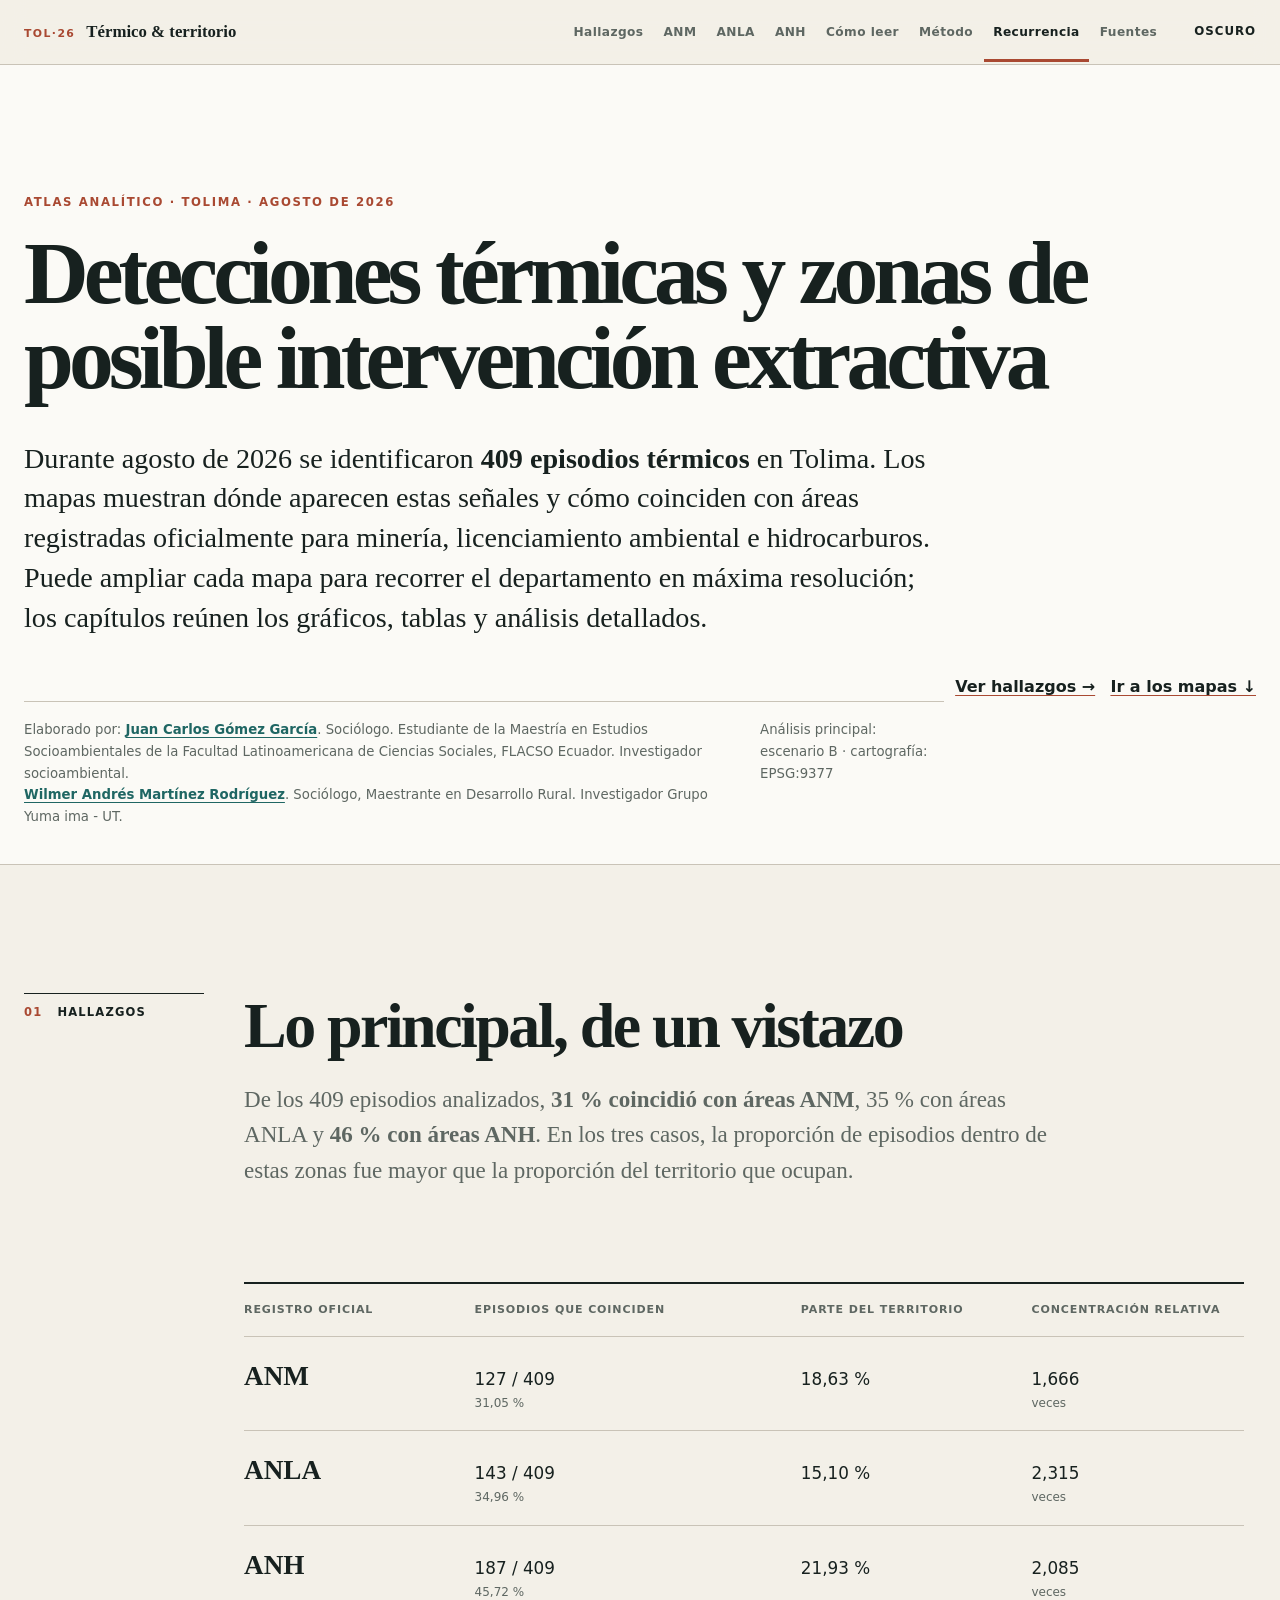
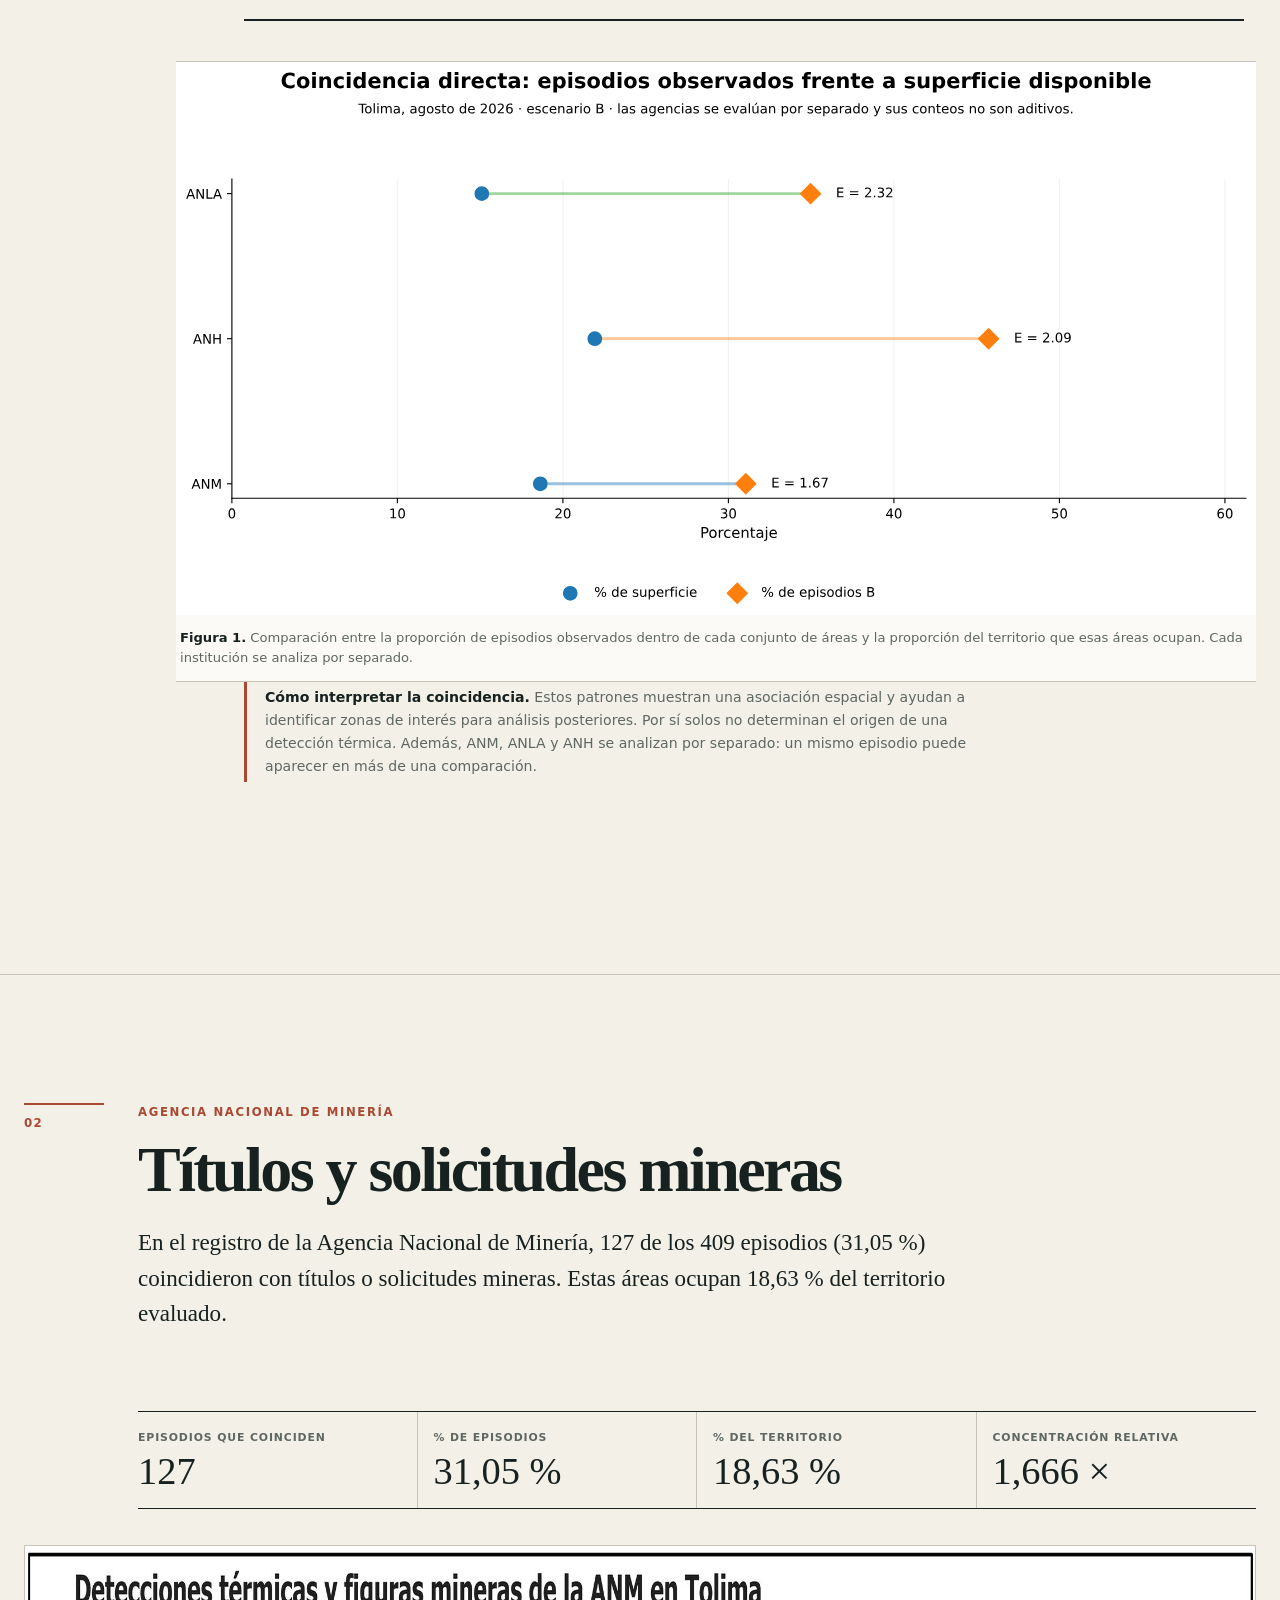
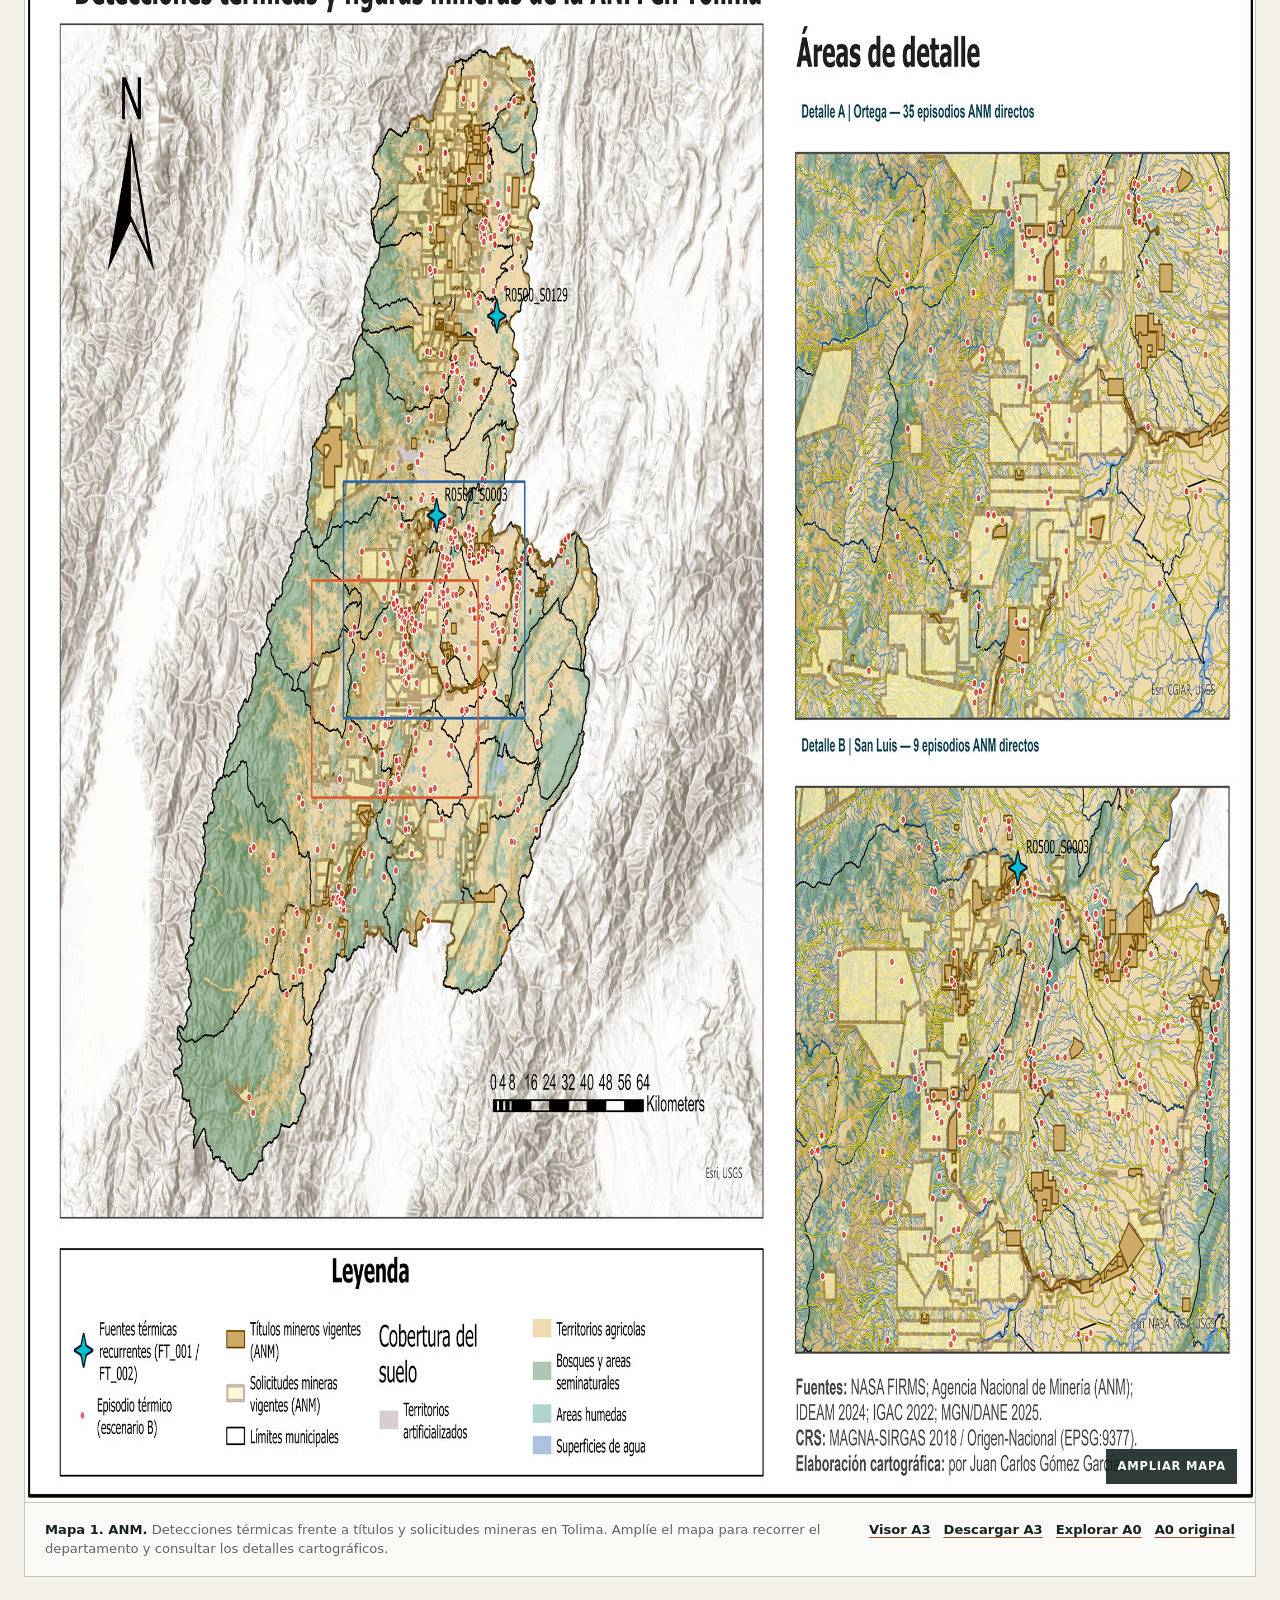
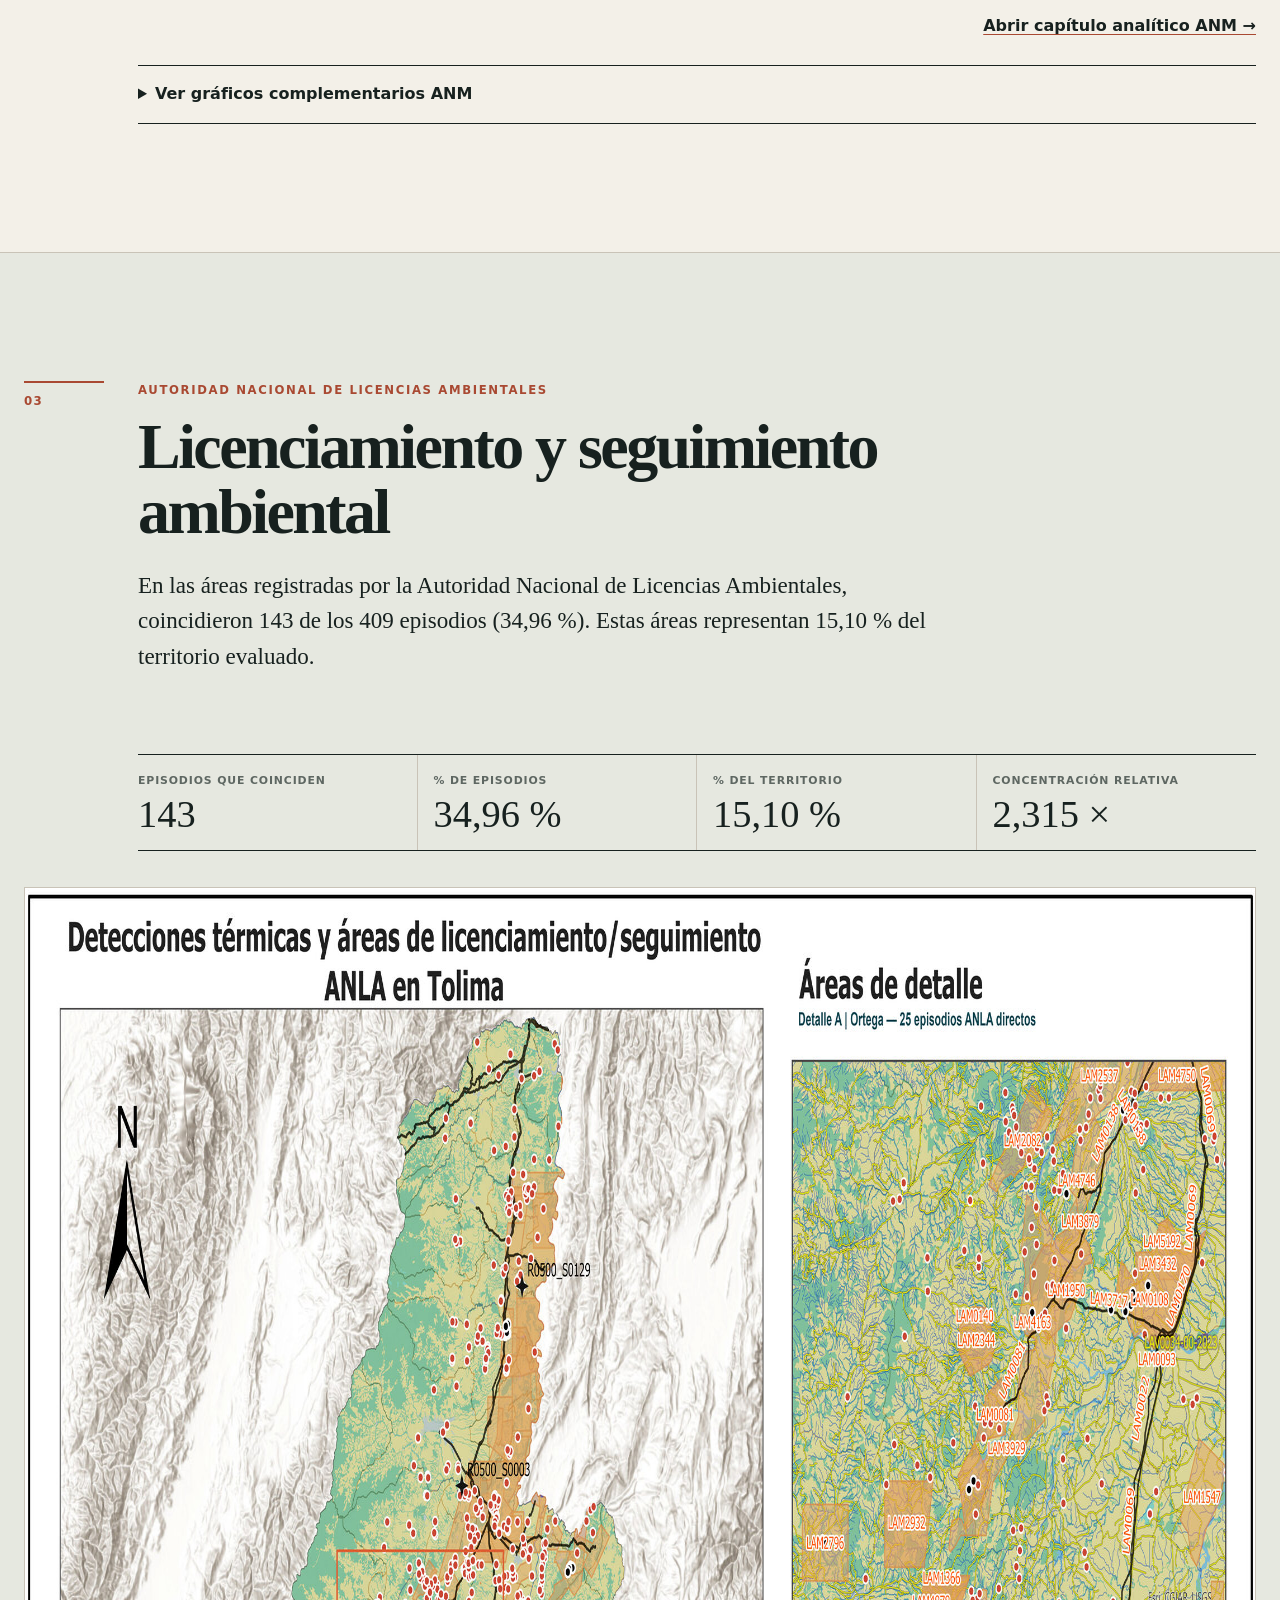
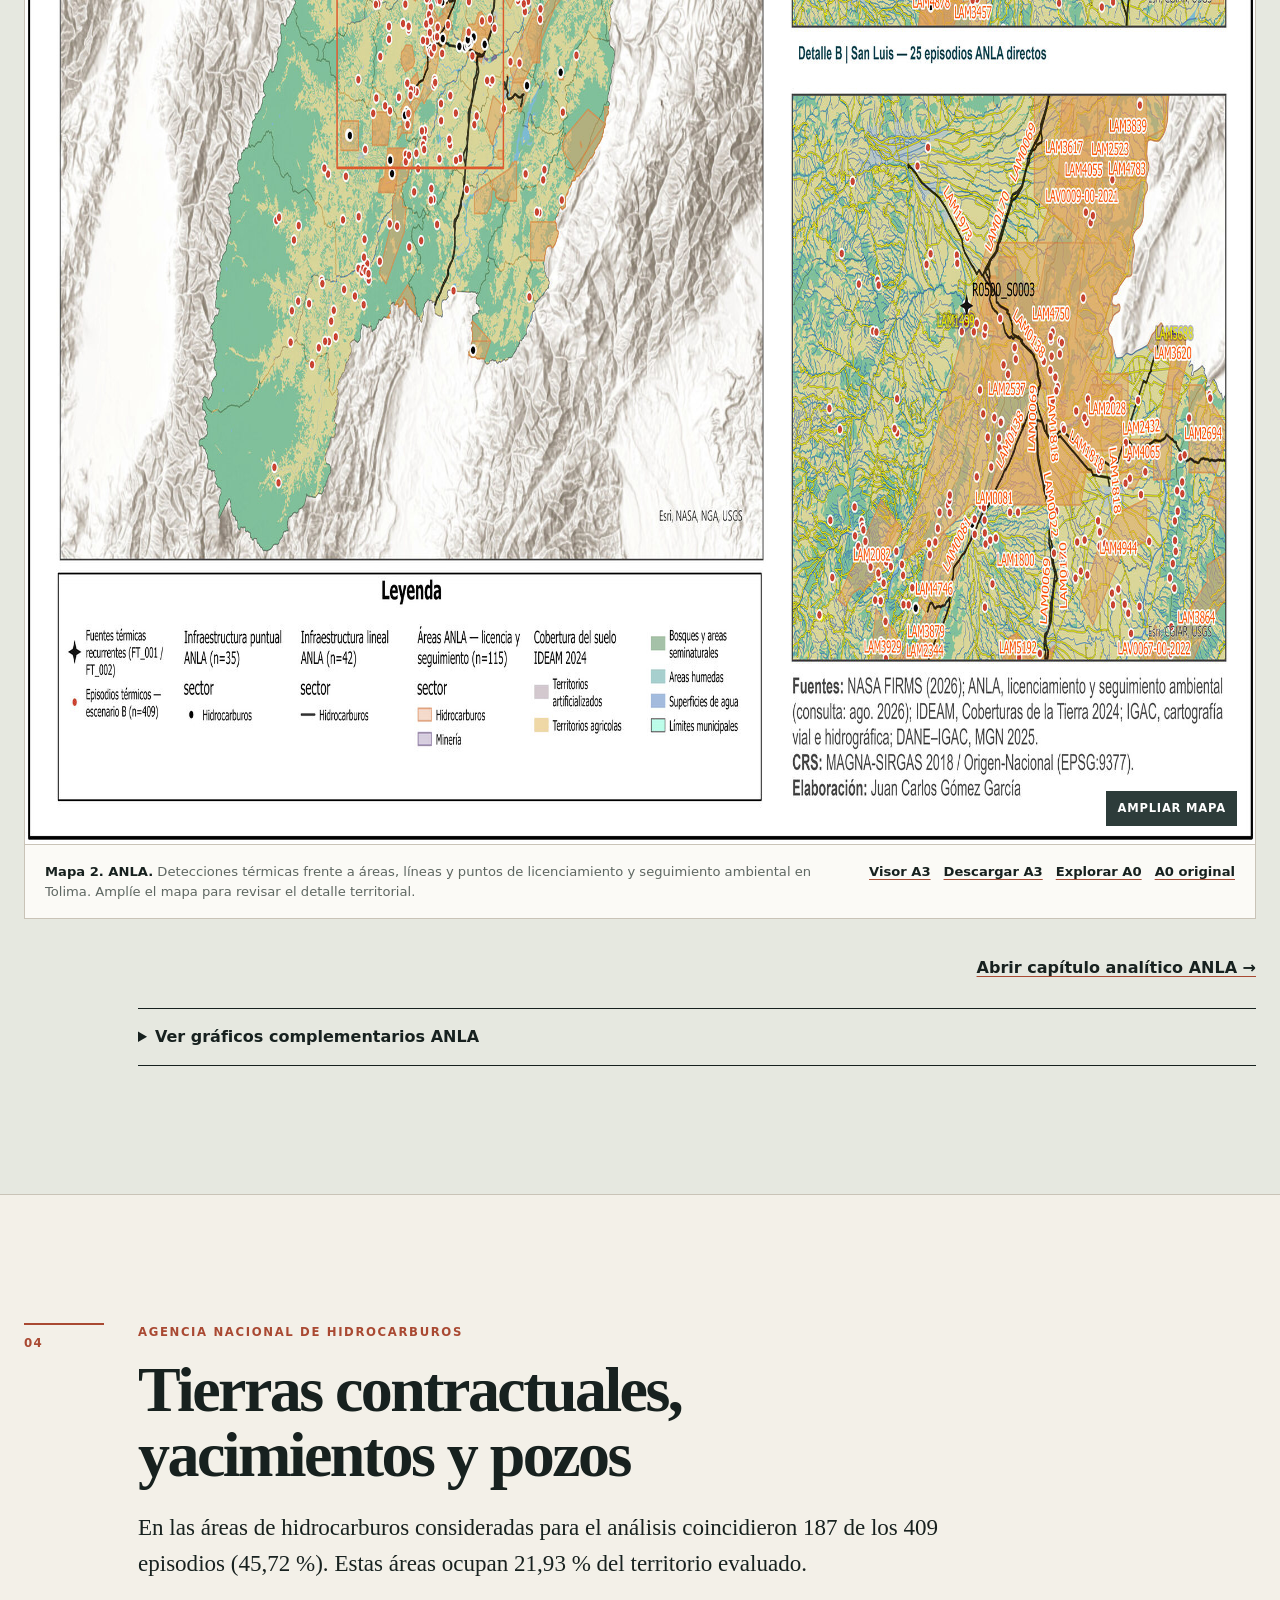
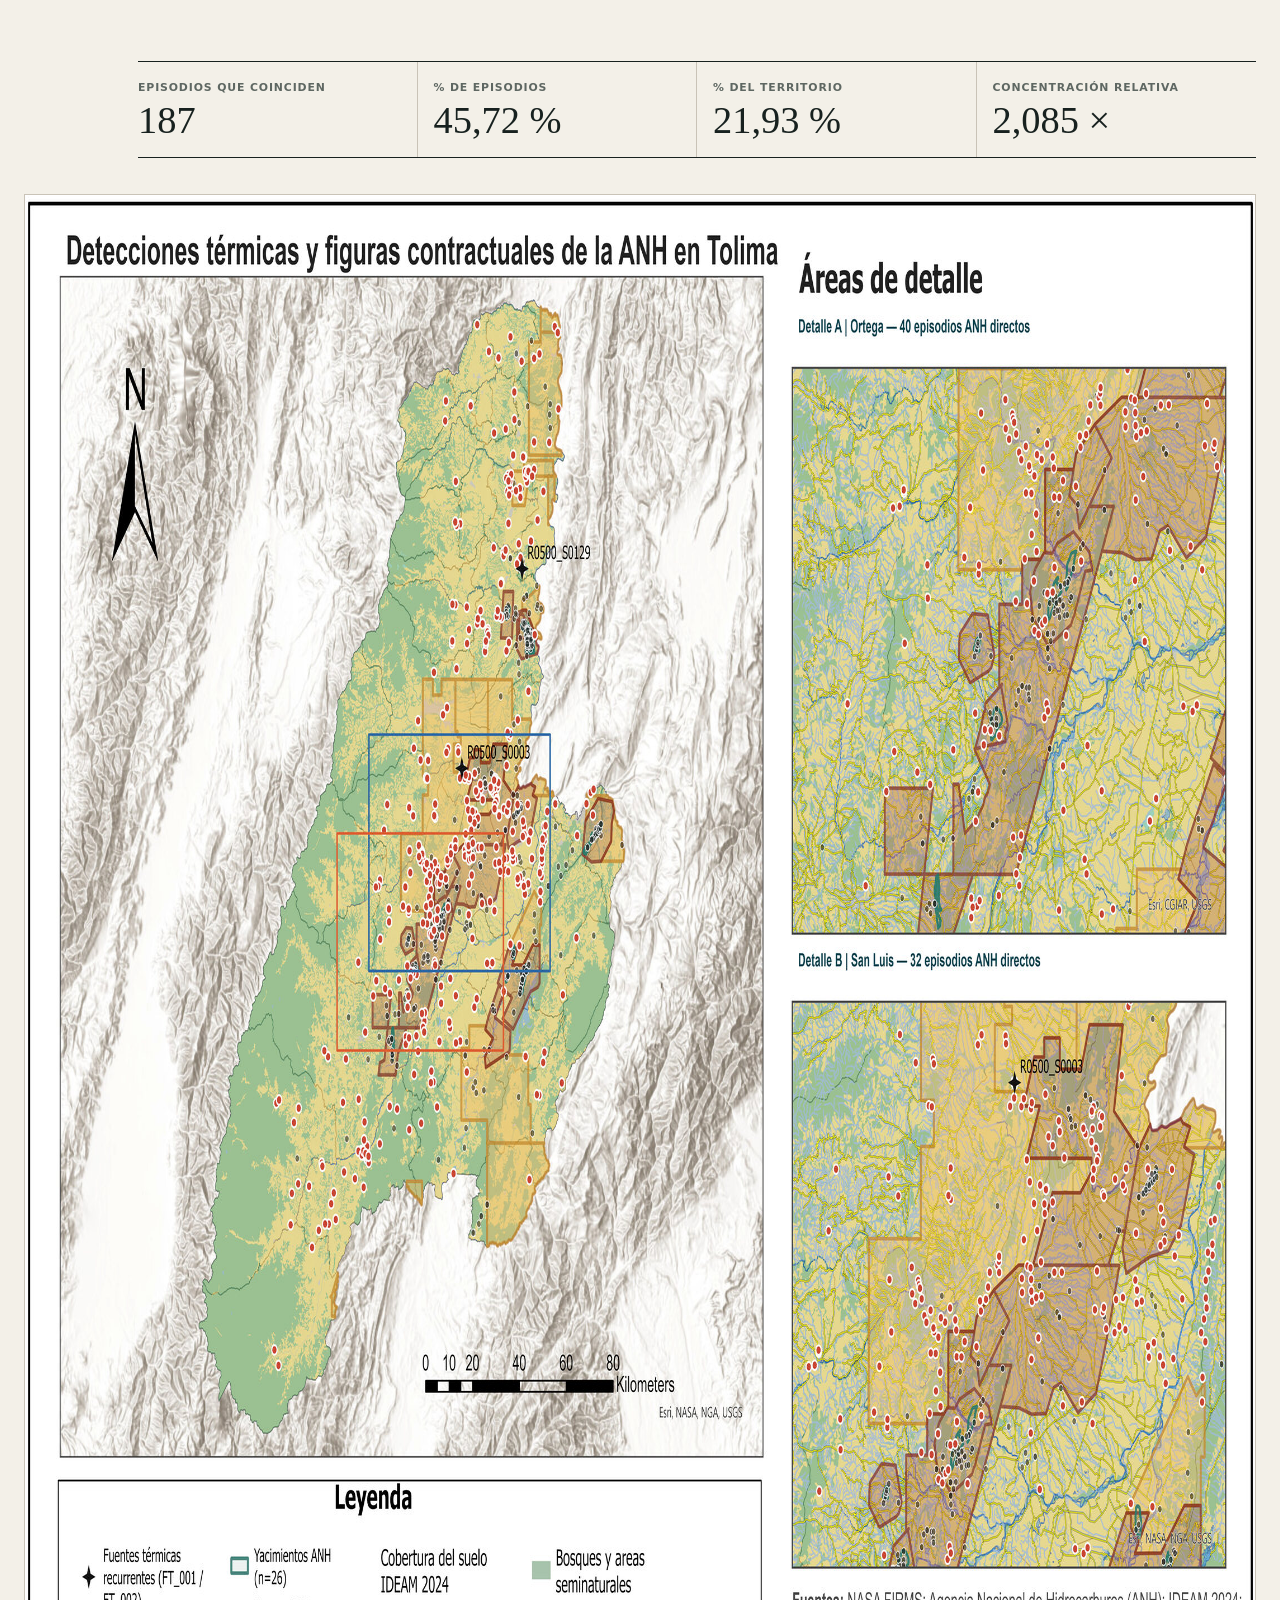
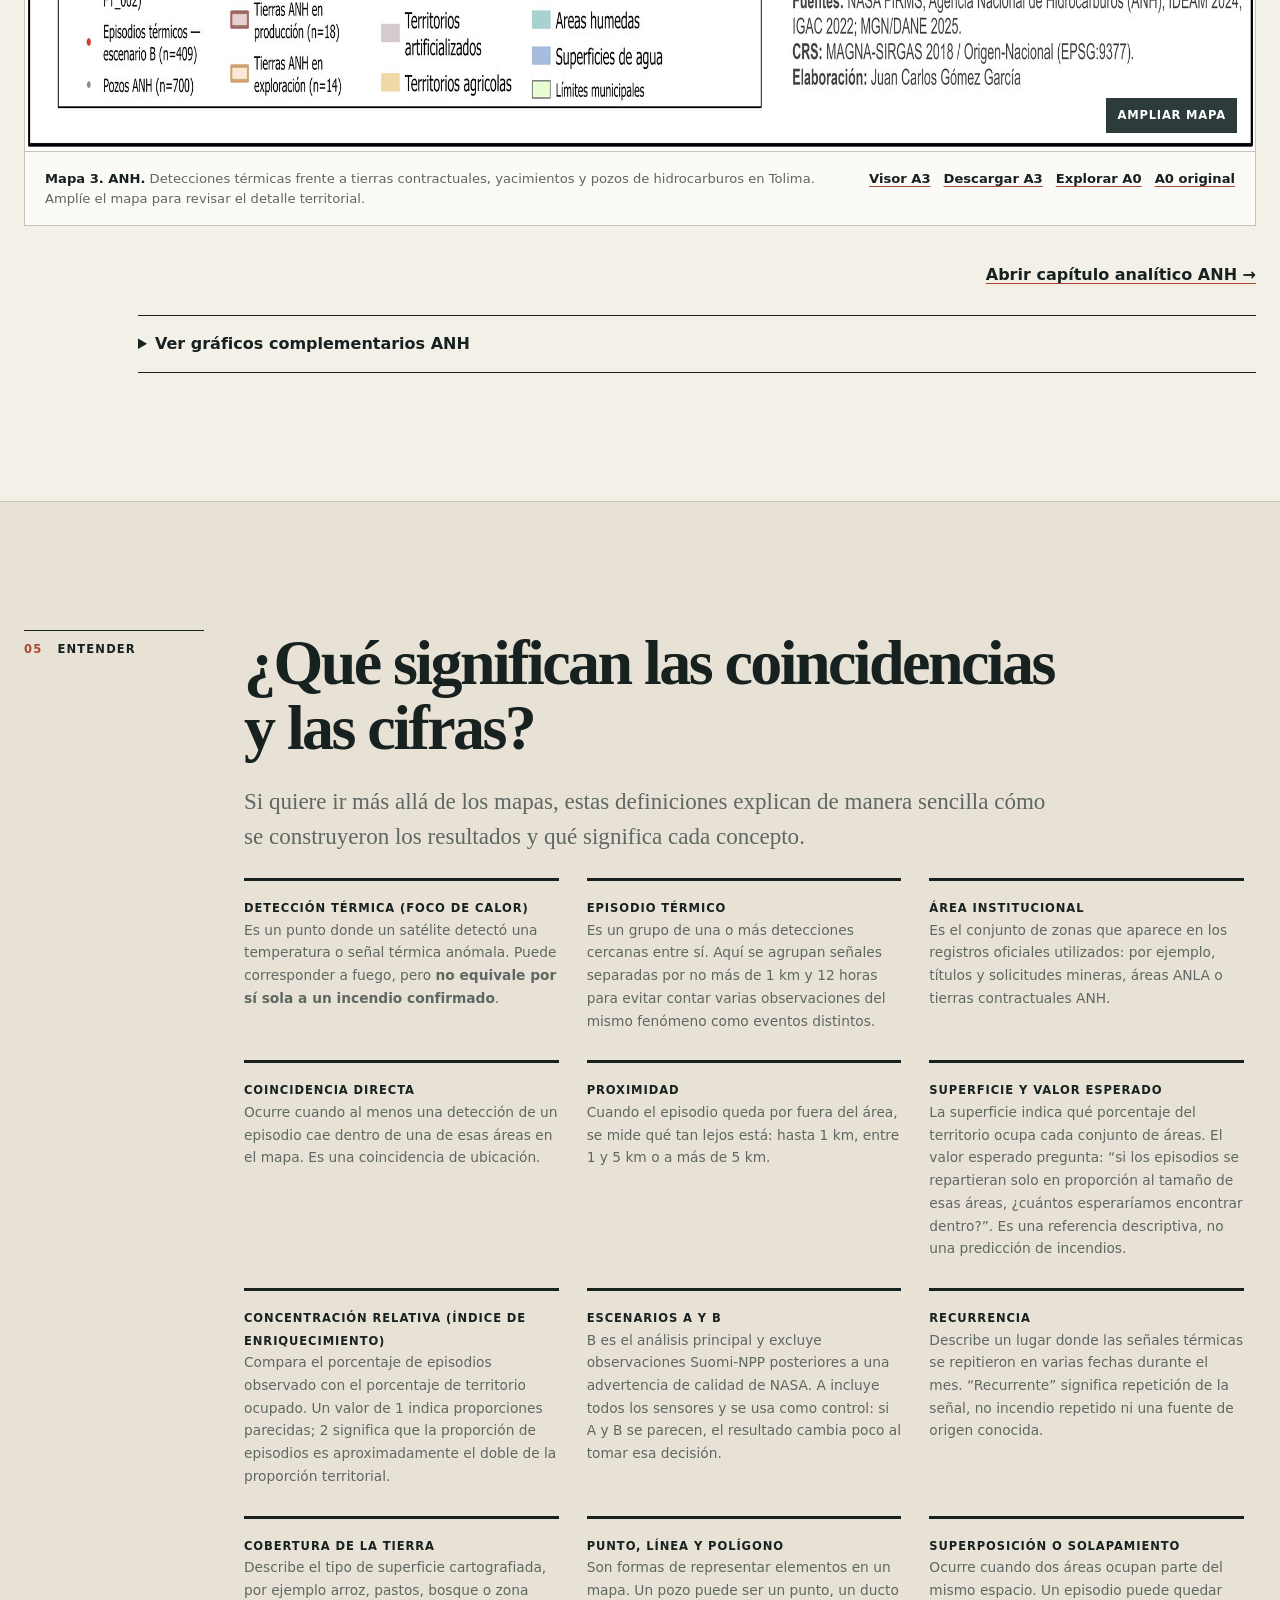
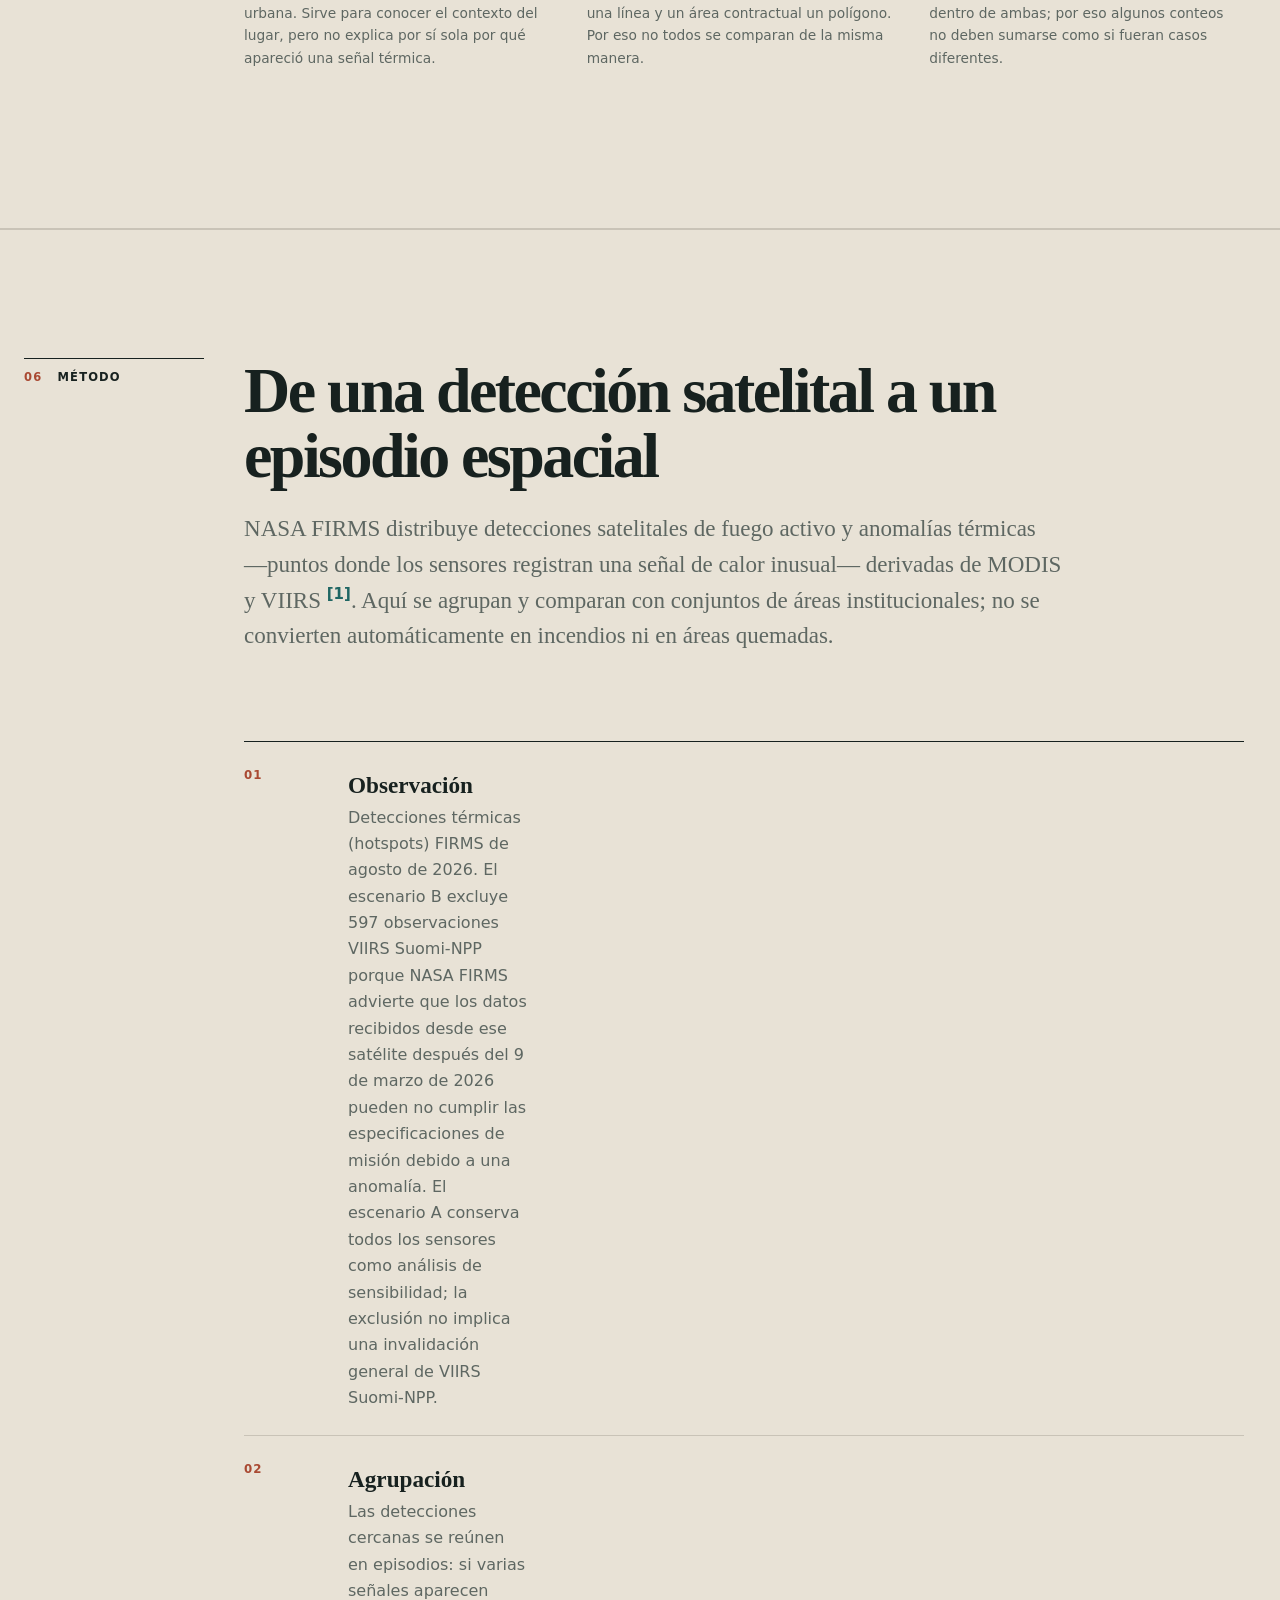
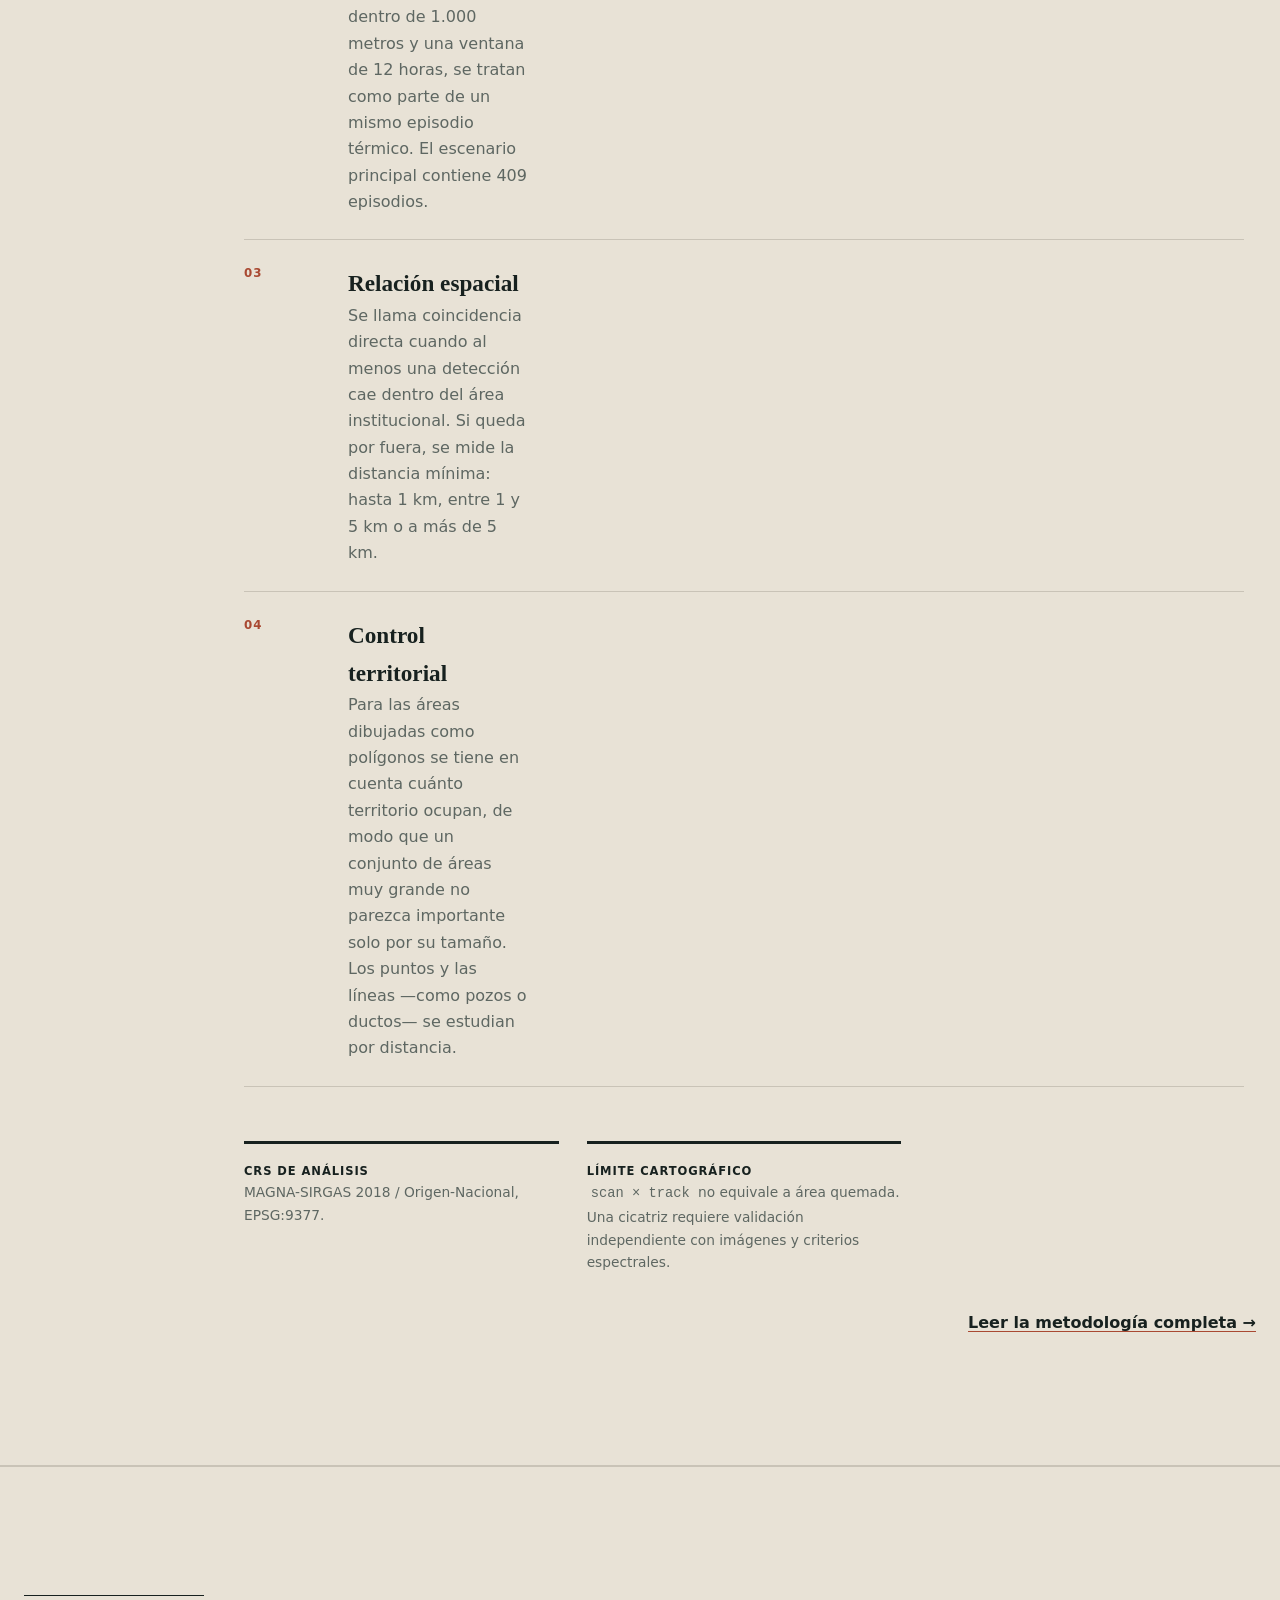
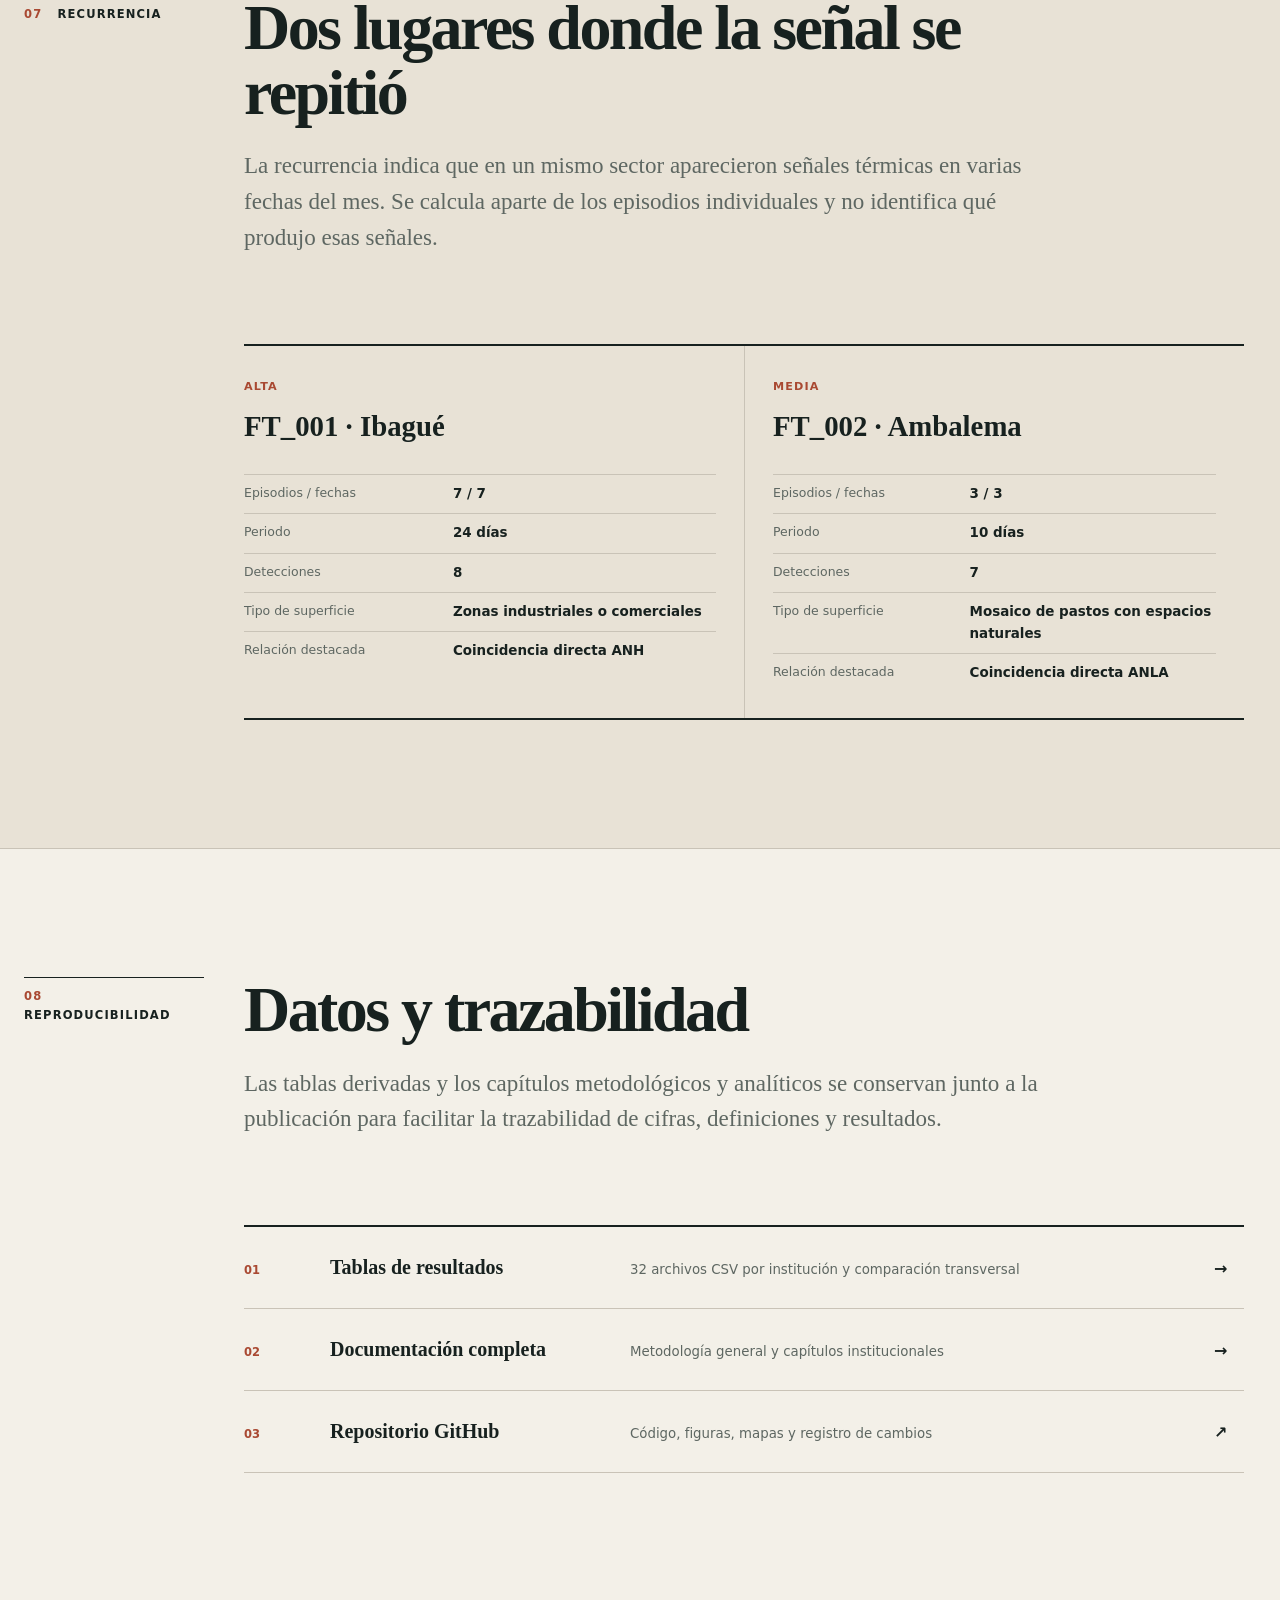
==== commit 6ea996d7: "Priorizar hallazgos y mapas en la portada" ====
--- a/index.html
+++ b/index.html
@@ -1,205 +1,157 @@
-<!doctype html>
+<!DOCTYPE html>
+
 <html lang="es">
 <head>
-  <meta charset="utf-8">
-  <meta name="viewport" content="width=device-width,initial-scale=1">
-  <meta name="description" content="Publicación científica y cartográfica sobre 409 episodios térmicos y su relación espacial con información institucional de ANM, ANLA y ANH en Tolima, agosto de 2026.">
-  <meta name="theme-color" content="#f3f0e8">
-  <meta property="og:type" content="article">
-  <meta property="og:title" content="Detecciones térmicas y zonas de posible intervención extractiva en Tolima">
-  <meta property="og:description" content="Análisis espacial y atlas cartográfico · agosto de 2026.">
-  <title>Detecciones térmicas y territorio · Tolima 2026</title>
-  <link rel="stylesheet" href="assets/css/styles.css">
+<meta charset="utf-8"/>
+<meta content="width=device-width,initial-scale=1" name="viewport"/>
+<meta content="Publicación científica y cartográfica sobre 409 episodios térmicos y su relación espacial con información institucional de ANM, ANLA y ANH en Tolima, agosto de 2026." name="description"/>
+<meta content="#f3f0e8" name="theme-color"/>
+<meta content="article" property="og:type"/>
+<meta content="Detecciones térmicas y zonas de posible intervención extractiva en Tolima" property="og:title"/>
+<meta content="Análisis espacial y atlas cartográfico · agosto de 2026." property="og:description"/>
+<title>Detecciones térmicas y territorio · Tolima 2026</title>
+<link href="assets/css/styles.css" rel="stylesheet"/>
 </head>
 <body>
-  <a class="skip-link" href="#contenido">Saltar al contenido</a>
-  <div id="reading-progress" aria-hidden="true"></div>
-
-  <header class="site-header">
-    <div class="nav-wrap">
-      <a class="brand" href="#inicio" aria-label="Ir al inicio">
-        <span class="brand-index" aria-hidden="true">TOL·26</span>
-        <span class="brand-name">Térmico &amp; territorio</span>
-      </a>
-      <button class="nav-toggle" type="button" data-mobile-nav aria-expanded="false" aria-controls="site-navigation">Índice</button>
-      <nav class="nav-links" id="site-navigation" aria-label="Índice de la publicación">
-        <a href="#como-leer">Cómo leer</a><a href="#hallazgos">Hallazgos</a><a href="#metodo">Método</a><a href="#anm">ANM</a><a href="#anla">ANLA</a><a href="#anh">ANH</a><a href="#recurrencia">Recurrencia</a><a href="#fuentes">Fuentes</a>
-      </nav>
-      <button class="theme-toggle" type="button" data-theme-toggle aria-pressed="false">Oscuro</button>
-    </div>
-  </header>
-
-  <main id="contenido">
-    <article>
-      <header class="masthead" id="inicio">
-        <div class="masthead-inner">
-          <p class="overline">Atlas analítico · Tolima · agosto de 2026</p>
-          <h1>Detecciones térmicas y zonas de posible intervención extractiva</h1>
-          <p class="standfirst">Este sitio presenta un análisis espacial de <strong>409 episodios térmicos</strong> registrados en Tolima durante agosto de 2026 y compara su ubicación con áreas que aparecen en registros oficiales de minería, licenciamiento ambiental e hidrocarburos. En cada sección puede ampliar el mapa para explorar el departamento completo y acceder a su versión A0 de máxima resolución; al abrir los capítulos encontrará el análisis detallado, con gráficos y tablas. <strong>En términos sencillos:</strong> una proporción relativamente alta de episodios aparece dentro de varias de esas áreas oficiales en comparación con la parte del territorio que ocupan. Esto señala lugares que vale la pena estudiar con más detalle, pero <strong>no demuestra que esas actividades hayan causado los fuegos o anomalías térmicas</strong>.</p>
-          <div class="byline"><span>Elaborado por: <a href="https://www.linkedin.com/in/jcgomezga/" target="_blank" rel="noopener noreferrer"><strong>Juan Carlos Gómez García</strong></a>. Sociólogo. Estudiante de la Maestría en Estudios Socioambientales de la Facultad Latinoamericana de Ciencias Sociales, FLACSO Ecuador. Investigador socioambiental.<br><a href="https://www.researchgate.net/profile/Wilmer-Andres-Martinez-Rodriguez?ev=hdr_xprf" target="_blank" rel="noopener noreferrer"><strong>Wilmer Andrés Martínez Rodríguez</strong></a>. Sociólogo, Maestrante en Desarrollo Rural. Investigador Grupo Yuma ima - UT.</span><span>Análisis principal: escenario B · cartografía: EPSG:9377</span></div>
-          <dl class="study-facts" aria-label="Ficha del análisis">
-            <div><dt>Señales satelitales</dt><dd>1.537</dd><span>detecciones térmicas del análisis principal</span></div>
-            <div><dt>Episodios</dt><dd>409</dd><span>grupos de señales cercanas en espacio y tiempo</span></div>
-            <div><dt>Control alternativo</dt><dd>432</dd><span>episodios al incluir todos los sensores</span></div>
-            <div><dt>Periodo</dt><dd>08·2026</dd><span>Tolima, Colombia</span></div>
-          </dl>
-        </div>
-      </header>
-
-      <section class="editorial-section paper-band" id="como-leer" aria-labelledby="como-leer-title">
-        <div class="reading-grid">
-          <div class="section-label"><span>00</span> Cómo leer</div>
-          <div class="section-copy"><h2 id="como-leer-title">Conceptos clave, explicados sin jerga</h2><p class="lede">El análisis usa algunos términos técnicos para no confundir una señal satelital con un incendio confirmado ni una coincidencia en el mapa con una causa. Estas definiciones permiten leer los resultados sin conocimientos previos de teledetección o sistemas de información geográfica.</p></div>
-        </div>
-        <div class="method-notes">
-          <p><strong>Detección térmica o hotspot</strong><br>Es un punto donde un satélite detectó una temperatura o señal térmica anómala. Puede corresponder a fuego, pero <b>no equivale por sí sola a un incendio confirmado</b>.</p>
-          <p><strong>Episodio térmico</strong><br>Es un grupo de una o más detecciones cercanas entre sí. Aquí se agrupan señales separadas por no más de 1 km y 12 horas para evitar contar varias observaciones del mismo fenómeno como eventos distintos.</p>
-          <p><strong>Huella institucional</strong><br>Es el nombre corto para el conjunto de áreas dibujadas en los datos de una institución: por ejemplo, títulos y solicitudes mineras, áreas ANLA o tierras contractuales ANH. <b>No significa huella ambiental ni demuestra actividad en terreno</b>.</p>
-          <p><strong>Coincidencia directa</strong><br>Significa que al menos una detección de un episodio cayó dentro de una de esas áreas en el mapa. Es una coincidencia de ubicación; <b>no significa que la actividad allí registrada haya causado la señal térmica</b>.</p>
-          <p><strong>Proximidad</strong><br>Cuando el episodio no cae dentro del área, se mide qué tan lejos está: hasta 1 km, entre 1 y 5 km o a más de 5 km. Estar cerca sirve para orientar preguntas, pero no prueba relación causal.</p>
-          <p><strong>Superficie y valor esperado</strong><br>La superficie indica qué porcentaje del territorio ocupa cada conjunto de áreas. El valor esperado pregunta: “si los episodios se repartieran solo en proporción al tamaño de esas áreas, ¿cuántos esperaríamos encontrar dentro?”. Es una referencia descriptiva, no una predicción de incendios.</p>
-          <p><strong>Índice de enriquecimiento</strong><br>Compara el porcentaje de episodios observado con el porcentaje de territorio ocupado. Un valor de 1 indica proporciones parecidas; 2 significa que la proporción de episodios es aproximadamente el doble de la proporción territorial. <b>No es una prueba estadística ni demuestra causalidad</b>.</p>
-          <p><strong>Escenarios A y B</strong><br>B es el análisis principal y excluye observaciones Suomi-NPP posteriores a una advertencia de calidad de NASA. A incluye todos los sensores y se usa como control: si A y B se parecen, el resultado cambia poco al tomar esa decisión.</p>
-          <p><strong>Recurrencia</strong><br>Describe un lugar donde las señales térmicas se repitieron en varias fechas durante el mes. “Recurrente” significa repetición de la señal, no incendio repetido ni una fuente de origen conocida.</p>
-          <p><strong>Cobertura de la tierra</strong><br>Describe el tipo de superficie cartografiada, por ejemplo arroz, pastos, bosque o zona urbana. Sirve para conocer el contexto del lugar, pero no explica por sí sola por qué apareció una señal térmica.</p>
-          <p><strong>Punto, línea y polígono</strong><br>Son formas de representar elementos en un mapa. Un pozo puede ser un punto, un ducto una línea y un área contractual un polígono. Por eso no todos se comparan de la misma manera.</p>
-          <p><strong>Superposición o solapamiento</strong><br>Ocurre cuando dos áreas ocupan parte del mismo espacio. Un episodio puede quedar dentro de ambas; por eso algunos conteos no deben sumarse como si fueran casos diferentes.</p>
-        </div>
-      </section>
-
-      <section class="editorial-section" id="hallazgos" aria-labelledby="hallazgos-title">
-        <div class="reading-grid">
-          <div class="section-label"><span>01</span> Hallazgos</div>
-          <div class="section-copy"><h2 id="hallazgos-title">¿Qué se encontró al comparar episodios y áreas institucionales?</h2><p class="lede">En las tres comparaciones, el porcentaje de episodios que cae dentro de las áreas institucionales es mayor que el porcentaje del territorio ocupado por esas áreas. El índice de enriquecimiento resume esa diferencia en una sola cifra. Se trata de una descripción espacial: no identifica por sí sola una actividad puntual ni el origen de las señales térmicas.</p></div>
-        </div>
-        <div class="result-ledger" role="group" aria-label="Resultados principales del escenario B">
-          <div class="ledger-head"><span>Institución</span><span>Episodios dentro del área</span><span>Parte del territorio</span><span>Concentración relativa</span></div>
-          <a href="#anm"><strong>ANM</strong><span>127 / 409 <small>31,05 %</small></span><span>18,63 %</span><span>1,666 <small>veces</small></span></a>
-          <a href="#anla"><strong>ANLA</strong><span>143 / 409 <small>34,96 %</small></span><span>15,10 %</span><span>2,315 <small>veces</small></span></a>
-          <a href="#anh"><strong>ANH</strong><span>187 / 409 <small>45,72 %</small></span><span>21,93 %</span><span>2,085 <small>veces</small></span></a>
-        </div>
-        <aside class="margin-note wide-note"><strong>Cómo leer estas cifras.</strong> “Concentración relativa” es el índice de enriquecimiento explicado arriba. Por ejemplo, las áreas ANM ocupan 18,63 % del territorio y contienen 31,05 % de los episodios: 31,05 ÷ 18,63 = 1,666. En palabras sencillas, la proporción de episodios es unas 1,67 veces la proporción territorial de esas áreas. Esto <strong>no prueba causalidad</strong>. Además, los conteos de ANM, ANLA y ANH <strong>no se suman</strong>, porque un mismo episodio puede coincidir con más de una institución.</aside>
-        <figure class="publication-figure breakout"><img src="assets/figures/svg/GENERAL/figura_00_comparacion_institucional_B.svg" alt="Comparación del porcentaje de superficie y el porcentaje de episodios observados para ANM, ANLA y ANH en el escenario B." width="1800" height="1000"><figcaption><b>Figura 1.</b> Comparación entre la proporción de episodios observados dentro de cada conjunto de áreas y la proporción del territorio que esas áreas ocupan. Cada institución se analiza por separado.</figcaption></figure>
-      </section>
-
-      <section class="editorial-section paper-band" id="metodo" aria-labelledby="metodo-title">
-        <div class="reading-grid">
-          <div class="section-label"><span>02</span> Método</div>
-          <div class="section-copy"><h2 id="metodo-title">De una detección satelital a un episodio espacial</h2><p class="lede">NASA FIRMS distribuye detecciones satelitales de fuego activo y anomalías térmicas —puntos donde los sensores registran una señal de calor inusual— derivadas de MODIS y VIIRS <a class="citation" href="https://firms.modaps.eosdis.nasa.gov/active_fire/" target="_blank" rel="noopener noreferrer">[1]</a>. Aquí se agrupan y comparan con conjuntos de áreas institucionales; no se convierten automáticamente en incendios ni en áreas quemadas.</p></div>
-        </div>
-        <ol class="method-sequence">
-          <li><span>01</span><div><h3>Observación</h3><p>Detecciones térmicas (hotspots) FIRMS de agosto de 2026. El escenario B excluye 597 observaciones VIIRS Suomi-NPP porque NASA FIRMS advierte que los datos recibidos desde ese satélite después del 9 de marzo de 2026 pueden no cumplir las especificaciones de misión debido a una anomalía. El escenario A conserva todos los sensores como análisis de sensibilidad; la exclusión no implica una invalidación general de VIIRS Suomi-NPP.</p></div></li>
-          <li><span>02</span><div><h3>Agrupación</h3><p>Las detecciones cercanas se reúnen en episodios: si varias señales aparecen dentro de 1.000 metros y una ventana de 12 horas, se tratan como parte de un mismo episodio térmico. El escenario principal contiene 409 episodios.</p></div></li>
-          <li><span>03</span><div><h3>Relación espacial</h3><p>Se llama coincidencia directa cuando al menos una detección cae dentro del área institucional. Si queda por fuera, se mide la distancia mínima: hasta 1 km, entre 1 y 5 km o a más de 5 km.</p></div></li>
-          <li><span>04</span><div><h3>Control territorial</h3><p>Para las áreas dibujadas como polígonos se tiene en cuenta cuánto territorio ocupan, de modo que un conjunto de áreas muy grande no parezca importante solo por su tamaño. Los puntos y las líneas —como pozos o ductos— se estudian por distancia.</p></div></li>
-        </ol>
-        <div class="method-notes">
-          <p><strong>CRS de análisis</strong><br>MAGNA-SIRGAS 2018 / Origen-Nacional, EPSG:9377.</p>
-          <p><strong>Límite cartográfico</strong><br><code>scan × track</code> no equivale a área quemada. Una cicatriz requiere validación independiente con imágenes y criterios espectrales.</p>
-          <p><strong>Lectura causal</strong><br>Coincidencia, cercanía y concentración relativa describen dónde aparecen las señales. No permiten afirmar por qué ocurrieron ni quién las produjo.</p>
-        </div>
-        <p class="text-action"><a href="documento.html?file=docs/01_metodologia_general_v2.md&amp;title=Metodolog%C3%ADa%20general">Leer la metodología completa →</a></p>
-      </section>
-
-      <section class="agency-chapter" id="anm" aria-labelledby="anm-title">
-        <div class="chapter-intro"><div class="chapter-number">03</div><div><p class="overline">Agencia Nacional de Minería</p><h2 id="anm-title">Títulos y solicitudes mineras</h2><p class="lede">El análisis distingue títulos y solicitudes. La ANM señala que el título otorga derechos para explorar y explotar bajo las condiciones del contrato, mientras la propuesta corresponde a un trámite previo <a class="citation" href="https://www.anm.gov.co/index.php/sector-minero-colombiano" target="_blank" rel="noopener noreferrer">[2]</a>. Ninguna figura demuestra por sí sola una operación puntual.</p></div><aside class="chapter-aside"><strong>Lectura institucional</strong><span>Título ≠ operación puntual</span><span>Solicitud ≠ explotación</span></aside></div>
-        <dl class="chapter-metrics"><div><dt>Dentro del área</dt><dd>127</dd></div><div><dt>% de episodios</dt><dd>31,05 %</dd></div><div><dt>% del territorio</dt><dd>18,63 %</dd></div><div><dt>Índice relativo</dt><dd>1,666</dd></div></dl>
-        <figure class="atlas-map" data-map-card="anm">
-          <a class="map-image-link" data-a3-viewer target="_blank" rel="noopener" aria-label="Abrir mapa A3 de ANM en el visor"><img data-map-preview src="assets/maps/previews/anm_a3_preview.jpg" alt="Mapa A3 de Tolima con episodios térmicos, títulos y solicitudes de la Agencia Nacional de Minería, y detalles de Ortega y San Luis." width="2200" height="1556" loading="lazy" decoding="async"><span>Ampliar mapa</span></a>
-          <figcaption><div><b>Mapa 1. ANM.</b> Detecciones térmicas y figuras mineras en Tolima. El mapa integra el marco departamental y dos áreas de detalle; su lectura es espacial y no causal.</div><div class="figure-actions"><a data-a3-viewer target="_blank" rel="noopener">Visor A3</a><a data-a3-download>Descargar A3</a><a data-a0-viewer target="_blank" rel="noopener">Explorar A0</a><a data-a0-download target="_blank" rel="noopener noreferrer">A0 original</a></div></figcaption>
-        </figure>
-        <div class="evidence-grid">
-          <figure class="publication-figure"><img loading="lazy" decoding="async" src="assets/figures/svg/ANM/anm_01_proximidad_episodios_publicacion.svg" alt="Distribución de episodios según distancia respecto a las áreas ANM en los escenarios A y B."><figcaption><b>Figura 2.</b> Distancia de los episodios respecto a las áreas ANM.</figcaption></figure>
-          <figure class="publication-figure"><img loading="lazy" decoding="async" src="assets/figures/svg/ANM/anm_02_observado_vs_superficie_publicacion.svg" alt="Comparación de episodios observados y superficie para títulos y solicitudes mineras."><figcaption><b>Figura 3.</b> Episodios observados frente a la proporción del territorio ocupada por las áreas ANM.</figcaption></figure>
-        </div>
-        <details class="evidence-more"><summary>Ver cuatro figuras complementarias</summary><div class="evidence-grid inside">
-          <figure class="publication-figure"><img loading="lazy" decoding="async" src="assets/figures/svg/ANM/anm_03a_solicitudes_principales_publicacion.svg" alt="Solicitudes mineras con mayor número de episodios coincidentes."><figcaption><b>Figura 4.</b> Solicitudes principales.</figcaption></figure>
-          <figure class="publication-figure"><img loading="lazy" decoding="async" src="assets/figures/svg/ANM/anm_03b_titulos_principales_publicacion.svg" alt="Títulos mineros con mayor número de episodios coincidentes."><figcaption><b>Figura 5.</b> Títulos principales.</figcaption></figure>
-          <figure class="publication-figure"><img loading="lazy" decoding="async" src="assets/figures/svg/ANM/anm_04_municipios_directos_publicacion.svg" alt="Municipios con mayor coincidencia directa con figuras ANM."><figcaption><b>Figura 6.</b> Distribución municipal.</figcaption></figure>
-          <figure class="publication-figure"><img loading="lazy" decoding="async" src="assets/figures/svg/ANM/anm_05_coberturas_directas_publicacion_v2.svg" alt="Coberturas de la tierra más frecuentes entre los episodios directos ANM."><figcaption><b>Figura 7.</b> Coberturas de la tierra.</figcaption></figure>
-        </div></details>
-        <p class="chapter-document"><a href="documento.html?file=docs/02_ANM_v2.md&amp;title=Cap%C3%ADtulo%20ANM">Abrir capítulo analítico ANM →</a></p>
-      </section>
-
-      <section class="agency-chapter chapter-tint" id="anla" aria-labelledby="anla-title">
-        <div class="chapter-intro"><div class="chapter-number">04</div><div><p class="overline">Autoridad Nacional de Licencias Ambientales</p><h2 id="anla-title">Licenciamiento y seguimiento ambiental</h2><p class="lede">La ANLA define el seguimiento como la verificación de obligaciones y medidas aplicables a proyectos, obras o actividades sujetos a instrumentos de manejo <a class="citation" href="https://www.anla.gov.co/seguimiento-de-licencias-ambientales/que-hacemos" target="_blank" rel="noopener noreferrer">[3]</a>. Un expediente o una geometría de seguimiento no identifica el origen de una fuente térmica.</p></div><aside class="chapter-aside"><strong>Lectura institucional</strong><span>Licencia ≠ causalidad</span><span>Seguimiento ≠ origen térmico</span></aside></div>
-        <dl class="chapter-metrics"><div><dt>Dentro del área</dt><dd>143</dd></div><div><dt>% de episodios</dt><dd>34,96 %</dd></div><div><dt>% del territorio</dt><dd>15,10 %</dd></div><div><dt>Índice relativo</dt><dd>2,315</dd></div></dl>
-        <figure class="atlas-map" data-map-card="anla">
-          <a class="map-image-link" data-a3-viewer target="_blank" rel="noopener" aria-label="Abrir mapa A3 de ANLA en el visor"><img data-map-preview src="assets/maps/previews/anla_a3_preview.jpg" alt="Mapa A3 de Tolima con episodios térmicos y áreas, líneas y puntos de la Autoridad Nacional de Licencias Ambientales, con detalles de Ortega y San Luis." width="2200" height="1556" loading="lazy" decoding="async"><span>Ampliar mapa</span></a>
-          <figcaption><div><b>Mapa 2. ANLA.</b> Detecciones térmicas y áreas, líneas o puntos asociados con licenciamiento y seguimiento ambiental. Las líneas y puntos se interpretan por distancia.</div><div class="figure-actions"><a data-a3-viewer target="_blank" rel="noopener">Visor A3</a><a data-a3-download>Descargar A3</a><a data-a0-viewer target="_blank" rel="noopener">Explorar A0</a><a data-a0-download target="_blank" rel="noopener noreferrer">A0 original</a></div></figcaption>
-        </figure>
-        <div class="evidence-grid">
-          <figure class="publication-figure"><img loading="lazy" decoding="async" src="assets/figures/svg/ANLA/anla_01_proximidad_episodios_publicacion.svg" alt="Distribución de episodios según proximidad a áreas ANLA en los escenarios A y B."><figcaption><b>Figura 8.</b> Distancia de los episodios respecto a las áreas ANLA.</figcaption></figure>
-          <figure class="publication-figure"><img loading="lazy" decoding="async" src="assets/figures/svg/ANLA/anla_02_observado_vs_superficie_publicacion.svg" alt="Comparación del porcentaje de episodios observados y la proporción del territorio ocupada por áreas ANLA."><figcaption><b>Figura 9.</b> Episodios observados frente a la proporción del territorio ocupada por las áreas ANLA.</figcaption></figure>
-        </div>
-        <details class="evidence-more"><summary>Ver tres figuras complementarias</summary><div class="evidence-grid inside">
-          <figure class="publication-figure"><img loading="lazy" decoding="async" src="assets/figures/svg/ANLA/anla_03_expedientes_principales_publicacion.svg" alt="Expedientes ANLA con mayor número de episodios coincidentes."><figcaption><b>Figura 10.</b> Expedientes principales.</figcaption></figure>
-          <figure class="publication-figure"><img loading="lazy" decoding="async" src="assets/figures/svg/ANLA/anla_04_municipios_directos_publicacion.svg" alt="Municipios con mayor coincidencia directa con áreas ANLA."><figcaption><b>Figura 11.</b> Distribución municipal.</figcaption></figure>
-          <figure class="publication-figure"><img loading="lazy" decoding="async" src="assets/figures/svg/ANLA/anla_05_coberturas_directas_publicacion.svg" alt="Coberturas de la tierra más frecuentes entre los episodios directos ANLA."><figcaption><b>Figura 12.</b> Coberturas de la tierra.</figcaption></figure>
-        </div></details>
-        <p class="chapter-document"><a href="documento.html?file=docs/03_ANLA_v2.md&amp;title=Cap%C3%ADtulo%20ANLA">Abrir capítulo analítico ANLA →</a></p>
-      </section>
-
-      <section class="agency-chapter" id="anh" aria-labelledby="anh-title">
-        <div class="chapter-intro"><div class="chapter-number">05</div><div><p class="overline">Agencia Nacional de Hidrocarburos</p><h2 id="anh-title">Tierras contractuales, yacimientos y pozos</h2><p class="lede">El Mapa de Tierras de la ANH representa la distribución, delimitación y clasificación de áreas hidrocarburíferas para exploración y producción; la actualización usada corresponde al 6 de agosto de 2026 <a class="citation" href="https://www.anh.gov.co/es/hidrocarburos/mapa-de-tierras/" target="_blank" rel="noopener noreferrer">[4]</a>. Bloques, yacimientos y pozos son objetos distintos.</p></div><aside class="chapter-aside"><strong>Lectura institucional</strong><span>Bloque ≠ actividad puntual</span><span>Yacimiento ≠ pozo</span></aside></div>
-        <dl class="chapter-metrics"><div><dt>Dentro del área</dt><dd>187</dd></div><div><dt>% de episodios</dt><dd>45,72 %</dd></div><div><dt>% del territorio</dt><dd>21,93 %</dd></div><div><dt>Índice relativo</dt><dd>2,085</dd></div></dl>
-        <figure class="atlas-map" data-map-card="anh">
-          <a class="map-image-link" data-a3-viewer target="_blank" rel="noopener" aria-label="Abrir mapa A3 de ANH en el visor"><img data-map-preview src="assets/maps/previews/anh_a3_preview.jpg" alt="Mapa A3 de Tolima con episodios térmicos, áreas contractuales, yacimientos y pozos de la Agencia Nacional de Hidrocarburos, con detalles de Ortega y San Luis." width="2200" height="1556" loading="lazy" decoding="async"><span>Ampliar mapa</span></a>
-          <figcaption><div><b>Mapa 3. ANH.</b> Detecciones térmicas, tierras contractuales, yacimientos y pozos. Como los pozos son puntos, se analiza qué tan cerca están de los episodios, no qué superficie ocupan.</div><div class="figure-actions"><a data-a3-viewer target="_blank" rel="noopener">Visor A3</a><a data-a3-download>Descargar A3</a><a data-a0-viewer target="_blank" rel="noopener">Explorar A0</a><a data-a0-download target="_blank" rel="noopener noreferrer">A0 original</a></div></figcaption>
-        </figure>
-        <div class="evidence-grid">
-          <figure class="publication-figure"><img loading="lazy" decoding="async" src="assets/figures/svg/ANH/anh_01_proximidad_episodios_publicacion.svg" alt="Distribución de episodios según distancia respecto a las áreas ANH en los escenarios A y B."><figcaption><b>Figura 13.</b> Distancia de los episodios respecto a las áreas ANH.</figcaption></figure>
-          <figure class="publication-figure"><img loading="lazy" decoding="async" src="assets/figures/svg/ANH/anh_02_observado_vs_superficie_publicacion.svg" alt="Comparación de episodios observados y superficie para exploración, producción y yacimientos."><figcaption><b>Figura 14.</b> Episodios observados frente a la proporción del territorio ocupada por las áreas ANH.</figcaption></figure>
-        </div>
-        <details class="evidence-more"><summary>Ver cinco figuras complementarias</summary><div class="evidence-grid inside">
-          <figure class="publication-figure"><img loading="lazy" decoding="async" src="assets/figures/svg/ANH/anh_03a_contratos_exploracion_publicacion.svg" alt="Contratos de exploración con más episodios coincidentes."><figcaption><b>Figura 15.</b> Contratos de exploración.</figcaption></figure>
-          <figure class="publication-figure"><img loading="lazy" decoding="async" src="assets/figures/svg/ANH/anh_03b_contratos_produccion_publicacion.svg" alt="Contratos de producción con más episodios coincidentes."><figcaption><b>Figura 16.</b> Contratos de producción.</figcaption></figure>
-          <figure class="publication-figure"><img loading="lazy" decoding="async" src="assets/figures/svg/ANH/anh_04_municipios_directos_publicacion.svg" alt="Municipios con mayor número de episodios ubicados dentro de áreas ANH."><figcaption><b>Figura 17.</b> Distribución municipal.</figcaption></figure>
-          <figure class="publication-figure"><img loading="lazy" decoding="async" src="assets/figures/svg/ANH/anh_05_coberturas_directas_publicacion.svg" alt="Coberturas de la tierra más frecuentes entre los episodios directos ANH."><figcaption><b>Figura 18.</b> Coberturas de la tierra.</figcaption></figure>
-          <figure class="publication-figure"><img loading="lazy" decoding="async" src="assets/figures/svg/ANH/anh_06_pozos_proximidad_publicacion.svg" alt="Pozos con mayor número de episodios localizados dentro de cinco kilómetros."><figcaption><b>Figura 19.</b> Pozos y distancia de los episodios.</figcaption></figure>
-        </div></details>
-        <p class="chapter-document"><a href="documento.html?file=docs/04_ANH_v2.md&amp;title=Cap%C3%ADtulo%20ANH">Abrir capítulo analítico ANH →</a></p>
-      </section>
-
-      <section class="editorial-section paper-band" id="recurrencia" aria-labelledby="recurrencia-title">
-        <div class="reading-grid"><div class="section-label"><span>06</span> Recurrencia</div><div class="section-copy"><h2 id="recurrencia-title">Dos lugares donde la señal se repitió</h2><p class="lede">La recurrencia indica que en un mismo sector aparecieron señales térmicas en varias fechas del mes. Se calcula aparte de los episodios individuales y no identifica qué produjo esas señales.</p></div></div>
-        <div class="recurrence-comparison">
-          <article><header><span>Alta</span><h3>FT_001 · Ibagué</h3></header><dl><div><dt>Episodios / fechas</dt><dd>7 / 7</dd></div><div><dt>Periodo</dt><dd>24 días</dd></div><div><dt>Detecciones</dt><dd>8</dd></div><div><dt>Tipo de superficie</dt><dd>Zonas industriales o comerciales</dd></div><div><dt>Relación destacada</dt><dd>Coincidencia directa ANH</dd></div></dl></article>
-          <article><header><span>Media</span><h3>FT_002 · Ambalema</h3></header><dl><div><dt>Episodios / fechas</dt><dd>3 / 3</dd></div><div><dt>Periodo</dt><dd>10 días</dd></div><div><dt>Detecciones</dt><dd>7</dd></div><div><dt>Tipo de superficie</dt><dd>Mosaico de pastos con espacios naturales</dd></div><div><dt>Relación destacada</dt><dd>Coincidencia directa ANLA</dd></div></dl></article>
-        </div>
-      </section>
-
-      <section class="editorial-section" id="datos" aria-labelledby="datos-title">
-        <div class="reading-grid"><div class="section-label"><span>07</span> Reproducibilidad</div><div class="section-copy"><h2 id="datos-title">Datos y trazabilidad</h2><p class="lede">Las tablas derivadas y los capítulos metodológicos y analíticos se conservan junto a la publicación para facilitar la trazabilidad de cifras, definiciones y resultados.</p></div></div>
-        <nav class="resource-list" aria-label="Recursos de la publicación">
-          <a href="data/index.html"><span>01</span><strong>Tablas de resultados</strong><small>32 archivos CSV por institución y comparación transversal</small><b>→</b></a>
-          <a href="docs/index.html"><span>02</span><strong>Documentación completa</strong><small>Metodología general y capítulos institucionales</small><b>→</b></a>
-          <a href="https://github.com/jcgomezga/incendios-tolima-2026" target="_blank" rel="noopener noreferrer"><span>03</span><strong>Repositorio GitHub</strong><small>Código, figuras, mapas y registro de cambios</small><b>↗</b></a>
-        </nav>
-      </section>
-
-      <section class="editorial-section references" id="fuentes" aria-labelledby="fuentes-title">
-        <div class="reading-grid"><div class="section-label"><span>08</span> Fuentes</div><div class="section-copy"><h2 id="fuentes-title">Referencias utilizadas</h2><p>Las fuentes externas definen los datos satelitales, las figuras institucionales y la cartografía base. Los resultados numéricos provienen de las tablas auditadas del proyecto.</p></div></div>
-        <ol class="bibliography">
-          <li><b>[1] NASA FIRMS.</b> <a href="https://firms.modaps.eosdis.nasa.gov/active_fire/" target="_blank" rel="noopener noreferrer">Active Fire Data: productos MODIS y VIIRS</a>; <a href="https://firms2.modaps.eosdis.nasa.gov/download/" target="_blank" rel="noopener noreferrer">aviso operativo sobre datos Suomi-NPP posteriores al 9 de marzo de 2026</a>.</li>
-          <li><a href="https://www.anm.gov.co/index.php/sector-minero-colombiano" target="_blank" rel="noopener noreferrer"><b>[2] Agencia Nacional de Minería.</b> Sector minero colombiano.</a></li>
-          <li><a href="https://www.anla.gov.co/seguimiento-de-licencias-ambientales/que-hacemos" target="_blank" rel="noopener noreferrer"><b>[3] ANLA.</b> Subdirección de Seguimiento de Licencias Ambientales.</a></li>
-          <li><a href="https://www.anh.gov.co/es/hidrocarburos/mapa-de-tierras/" target="_blank" rel="noopener noreferrer"><b>[4] Agencia Nacional de Hidrocarburos.</b> Mapa de Tierras, actualización del 6 de agosto de 2026.</a></li>
-          <li><a href="https://www.ideam.gov.co/nuestra-entidad/ecosistemas-e-informacion-ambiental/coberturas-de-la-tierra" target="_blank" rel="noopener noreferrer"><b>[5] IDEAM.</b> Coberturas de la Tierra.</a></li>
-          <li><a href="https://www.igac.gov.co/datos-abiertos/datos-abiertos-geoespaciales" target="_blank" rel="noopener noreferrer"><b>[6] IGAC.</b> Datos abiertos geoespaciales y cartografía básica.</a></li>
-          <li><a href="https://geoportal.dane.gov.co/mparcgis/rest/services/MGN2025/Serv_CapasMGN_2025/FeatureServer" target="_blank" rel="noopener noreferrer"><b>[7] DANE.</b> Marco Geoestadístico Nacional 2025.</a></li>
-        </ol>
-      </section>
-
-      <section class="citation-block" aria-labelledby="citar-title">
-        <div><p class="overline">Cómo citar</p><h2 id="citar-title">Cita sugerida</h2><p id="citation-text">Gómez García, Juan Carlos, y Wilmer Andrés Martínez Rodríguez. 2026. <i>Detecciones térmicas y zonas de posible intervención extractiva en Tolima, agosto de 2026</i>. Publicación cartográfica digital.</p></div>
-        <div><button type="button" class="copy-button" data-copy-citation>Copiar cita</button><span class="copy-status" data-copy-status aria-live="polite"></span></div>
-      </section>
-    </article>
-  </main>
-
-  <footer class="site-footer"><div><strong>Térmico &amp; territorio · Tolima 2026</strong><p>Detección térmica ≠ incendio confirmado · coincidencia espacial ≠ causalidad</p></div><nav aria-label="Enlaces finales"><a href="#inicio">Volver arriba</a><a href="docs/index.html">Documentación</a><a href="data/index.html">Datos</a></nav></footer>
-  <script src="assets/js/site-config.js"></script>
-  <script src="assets/js/app.js"></script>
+<a class="skip-link" href="#contenido">Saltar al contenido</a>
+<div aria-hidden="true" id="reading-progress"></div>
+<header class="site-header">
+<div class="nav-wrap">
+<a aria-label="Ir al inicio" class="brand" href="#inicio">
+<span aria-hidden="true" class="brand-index">TOL·26</span>
+<span class="brand-name">Térmico &amp; territorio</span>
+</a>
+<button aria-controls="site-navigation" aria-expanded="false" class="nav-toggle" data-mobile-nav="" type="button">Índice</button>
+<nav aria-label="Índice de la publicación" class="nav-links" id="site-navigation"><a href="#hallazgos">Hallazgos</a><a href="#anm">ANM</a><a href="#anla">ANLA</a><a href="#anh">ANH</a><a href="#como-leer">Cómo leer</a><a href="#metodo">Método</a><a href="#recurrencia">Recurrencia</a><a href="#fuentes">Fuentes</a></nav>
+<button aria-pressed="false" class="theme-toggle" data-theme-toggle="" type="button">Oscuro</button>
+</div>
+</header>
+<main id="contenido">
+<article>
+<header class="masthead" id="inicio">
+<div class="masthead-inner">
+<p class="overline">Atlas analítico · Tolima · agosto de 2026</p>
+<h1>Detecciones térmicas y zonas de posible intervención extractiva</h1>
+<p class="standfirst">Durante agosto de 2026 se identificaron <strong>409 episodios térmicos</strong> en Tolima. Los mapas muestran dónde aparecen estas señales y cómo coinciden con áreas registradas oficialmente para minería, licenciamiento ambiental e hidrocarburos. Puede ampliar cada mapa para recorrer el departamento en máxima resolución; los capítulos reúnen los gráficos, tablas y análisis detallados.</p>
+<p class="text-action"><a href="#hallazgos">Ver hallazgos →</a>&nbsp;&nbsp;&nbsp;<a href="#anm">Ir a los mapas ↓</a></p><div class="byline"><span>Elaborado por: <a href="https://www.linkedin.com/in/jcgomezga/" rel="noopener noreferrer" target="_blank"><strong>Juan Carlos Gómez García</strong></a>. Sociólogo. Estudiante de la Maestría en Estudios Socioambientales de la Facultad Latinoamericana de Ciencias Sociales, FLACSO Ecuador. Investigador socioambiental.<br/><a href="https://www.researchgate.net/profile/Wilmer-Andres-Martinez-Rodriguez?ev=hdr_xprf" rel="noopener noreferrer" target="_blank"><strong>Wilmer Andrés Martínez Rodríguez</strong></a>. Sociólogo, Maestrante en Desarrollo Rural. Investigador Grupo Yuma ima - UT.</span><span>Análisis principal: escenario B · cartografía: EPSG:9377</span></div>
+</div>
+</header>
+<section aria-labelledby="hallazgos-title" class="editorial-section" id="hallazgos">
+<div class="reading-grid">
+<div class="section-label"><span>01</span> Hallazgos</div>
+<div class="section-copy"><h2 id="hallazgos-title">Lo principal, de un vistazo</h2><p class="lede">De los 409 episodios analizados, <strong>31 % coincidió con áreas ANM</strong>, 35 % con áreas ANLA y <strong>46 % con áreas ANH</strong>. En los tres casos, la proporción de episodios dentro de estas zonas fue mayor que la proporción del territorio que ocupan.</p></div>
+</div>
+<div aria-label="Resultados principales del escenario B" class="result-ledger" role="group">
+<div class="ledger-head"><span>Registro oficial</span><span>Episodios que coinciden</span><span>Parte del territorio</span><span>Concentración relativa</span></div>
+<a href="#anm"><strong>ANM</strong><span>127 / 409 <small>31,05 %</small></span><span>18,63 %</span><span>1,666 <small>veces</small></span></a>
+<a href="#anla"><strong>ANLA</strong><span>143 / 409 <small>34,96 %</small></span><span>15,10 %</span><span>2,315 <small>veces</small></span></a>
+<a href="#anh"><strong>ANH</strong><span>187 / 409 <small>45,72 %</small></span><span>21,93 %</span><span>2,085 <small>veces</small></span></a>
+</div>
+<figure class="publication-figure breakout"><img alt="Comparación del porcentaje de superficie y el porcentaje de episodios observados para ANM, ANLA y ANH en el escenario B." height="1000" src="assets/figures/svg/GENERAL/figura_00_comparacion_institucional_B.svg" width="1800"/><figcaption><b>Figura 1.</b> Comparación entre la proporción de episodios observados dentro de cada conjunto de áreas y la proporción del territorio que esas áreas ocupan. Cada institución se analiza por separado.</figcaption></figure>
+<aside class="margin-note wide-note"><strong>Cómo interpretar la coincidencia.</strong> Estos patrones muestran una asociación espacial y ayudan a identificar zonas de interés para análisis posteriores. Por sí solos no determinan el origen de una detección térmica. Además, ANM, ANLA y ANH se analizan por separado: un mismo episodio puede aparecer en más de una comparación.</aside>
+</section>
+<section aria-labelledby="anm-title" class="agency-chapter" id="anm">
+<div class="chapter-intro"><div class="chapter-number">02</div><div><p class="overline">Agencia Nacional de Minería</p><h2 id="anm-title">Títulos y solicitudes mineras</h2><p class="lede">En el registro de la Agencia Nacional de Minería, 127 de los 409 episodios (31,05 %) coincidieron con títulos o solicitudes mineras. Estas áreas ocupan 18,63 % del territorio evaluado.</p></div></div>
+<dl class="chapter-metrics"><div><dt>Episodios que coinciden</dt><dd>127</dd></div><div><dt>% de episodios</dt><dd>31,05 %</dd></div><div><dt>% del territorio</dt><dd>18,63 %</dd></div><div><dt>Concentración relativa</dt><dd>1,666 ×</dd></div></dl>
+<figure class="atlas-map" data-map-card="anm">
+<a aria-label="Abrir mapa A3 de ANM en el visor" class="map-image-link" data-a3-viewer="" rel="noopener" target="_blank"><img alt="Mapa A3 de Tolima con episodios térmicos, títulos y solicitudes de la Agencia Nacional de Minería, y detalles de Ortega y San Luis." data-map-preview="" decoding="async" height="1556" loading="lazy" src="assets/maps/previews/anm_a3_preview.jpg" width="2200"/><span>Ampliar mapa</span></a>
+<figcaption><div><b>Mapa 1. ANM.</b> Detecciones térmicas frente a títulos y solicitudes mineras en Tolima. Amplíe el mapa para recorrer el departamento y consultar los detalles cartográficos.</div><div class="figure-actions"><a data-a3-viewer="" rel="noopener" target="_blank">Visor A3</a><a data-a3-download="">Descargar A3</a><a data-a0-viewer="" rel="noopener" target="_blank">Explorar A0</a><a data-a0-download="" rel="noopener noreferrer" target="_blank">A0 original</a></div></figcaption>
+</figure>
+<p class="chapter-document"><a href="documento.html?file=docs/02_ANM_v2.md&amp;title=Cap%C3%ADtulo%20ANM">Abrir capítulo analítico ANM →</a></p>
+<details class="evidence-more"><summary>Ver gráficos complementarios ANM</summary><div class="evidence-grid inside"><figure class="publication-figure"><img alt="Distribución de episodios según distancia respecto a las áreas ANM en los escenarios A y B." decoding="async" loading="lazy" src="assets/figures/svg/ANM/anm_01_proximidad_episodios_publicacion.svg"/><figcaption><b>Figura 2.</b> Distancia de los episodios respecto a las áreas ANM.</figcaption></figure><figure class="publication-figure"><img alt="Comparación de episodios observados y superficie para títulos y solicitudes mineras." decoding="async" loading="lazy" src="assets/figures/svg/ANM/anm_02_observado_vs_superficie_publicacion.svg"/><figcaption><b>Figura 3.</b> Episodios observados frente a la proporción del territorio ocupada por las áreas ANM.</figcaption></figure><figure class="publication-figure"><img alt="Solicitudes mineras con mayor número de episodios coincidentes." decoding="async" loading="lazy" src="assets/figures/svg/ANM/anm_03a_solicitudes_principales_publicacion.svg"/><figcaption><b>Figura 4.</b> Solicitudes principales.</figcaption></figure><figure class="publication-figure"><img alt="Títulos mineros con mayor número de episodios coincidentes." decoding="async" loading="lazy" src="assets/figures/svg/ANM/anm_03b_titulos_principales_publicacion.svg"/><figcaption><b>Figura 5.</b> Títulos principales.</figcaption></figure><figure class="publication-figure"><img alt="Municipios con mayor coincidencia directa con figuras ANM." decoding="async" loading="lazy" src="assets/figures/svg/ANM/anm_04_municipios_directos_publicacion.svg"/><figcaption><b>Figura 6.</b> Distribución municipal.</figcaption></figure><figure class="publication-figure"><img alt="Coberturas de la tierra más frecuentes entre los episodios directos ANM." decoding="async" loading="lazy" src="assets/figures/svg/ANM/anm_05_coberturas_directas_publicacion_v2.svg"/><figcaption><b>Figura 7.</b> Coberturas de la tierra.</figcaption></figure></div></details>
+</section>
+<section aria-labelledby="anla-title" class="agency-chapter chapter-tint" id="anla">
+<div class="chapter-intro"><div class="chapter-number">03</div><div><p class="overline">Autoridad Nacional de Licencias Ambientales</p><h2 id="anla-title">Licenciamiento y seguimiento ambiental</h2><p class="lede">En las áreas registradas por la Autoridad Nacional de Licencias Ambientales, coincidieron 143 de los 409 episodios (34,96 %). Estas áreas representan 15,10 % del territorio evaluado.</p></div></div>
+<dl class="chapter-metrics"><div><dt>Episodios que coinciden</dt><dd>143</dd></div><div><dt>% de episodios</dt><dd>34,96 %</dd></div><div><dt>% del territorio</dt><dd>15,10 %</dd></div><div><dt>Concentración relativa</dt><dd>2,315 ×</dd></div></dl>
+<figure class="atlas-map" data-map-card="anla">
+<a aria-label="Abrir mapa A3 de ANLA en el visor" class="map-image-link" data-a3-viewer="" rel="noopener" target="_blank"><img alt="Mapa A3 de Tolima con episodios térmicos y áreas, líneas y puntos de la Autoridad Nacional de Licencias Ambientales, con detalles de Ortega y San Luis." data-map-preview="" decoding="async" height="1556" loading="lazy" src="assets/maps/previews/anla_a3_preview.jpg" width="2200"/><span>Ampliar mapa</span></a>
+<figcaption><div><b>Mapa 2. ANLA.</b> Detecciones térmicas frente a áreas, líneas y puntos de licenciamiento y seguimiento ambiental en Tolima. Amplíe el mapa para revisar el detalle territorial.</div><div class="figure-actions"><a data-a3-viewer="" rel="noopener" target="_blank">Visor A3</a><a data-a3-download="">Descargar A3</a><a data-a0-viewer="" rel="noopener" target="_blank">Explorar A0</a><a data-a0-download="" rel="noopener noreferrer" target="_blank">A0 original</a></div></figcaption>
+</figure>
+<p class="chapter-document"><a href="documento.html?file=docs/03_ANLA_v2.md&amp;title=Cap%C3%ADtulo%20ANLA">Abrir capítulo analítico ANLA →</a></p>
+<details class="evidence-more"><summary>Ver gráficos complementarios ANLA</summary><div class="evidence-grid inside"><figure class="publication-figure"><img alt="Distribución de episodios según proximidad a áreas ANLA en los escenarios A y B." decoding="async" loading="lazy" src="assets/figures/svg/ANLA/anla_01_proximidad_episodios_publicacion.svg"/><figcaption><b>Figura 8.</b> Distancia de los episodios respecto a las áreas ANLA.</figcaption></figure><figure class="publication-figure"><img alt="Comparación del porcentaje de episodios observados y la proporción del territorio ocupada por áreas ANLA." decoding="async" loading="lazy" src="assets/figures/svg/ANLA/anla_02_observado_vs_superficie_publicacion.svg"/><figcaption><b>Figura 9.</b> Episodios observados frente a la proporción del territorio ocupada por las áreas ANLA.</figcaption></figure><figure class="publication-figure"><img alt="Expedientes ANLA con mayor número de episodios coincidentes." decoding="async" loading="lazy" src="assets/figures/svg/ANLA/anla_03_expedientes_principales_publicacion.svg"/><figcaption><b>Figura 10.</b> Expedientes principales.</figcaption></figure><figure class="publication-figure"><img alt="Municipios con mayor coincidencia directa con áreas ANLA." decoding="async" loading="lazy" src="assets/figures/svg/ANLA/anla_04_municipios_directos_publicacion.svg"/><figcaption><b>Figura 11.</b> Distribución municipal.</figcaption></figure><figure class="publication-figure"><img alt="Coberturas de la tierra más frecuentes entre los episodios directos ANLA." decoding="async" loading="lazy" src="assets/figures/svg/ANLA/anla_05_coberturas_directas_publicacion.svg"/><figcaption><b>Figura 12.</b> Coberturas de la tierra.</figcaption></figure></div></details>
+</section>
+<section aria-labelledby="anh-title" class="agency-chapter" id="anh">
+<div class="chapter-intro"><div class="chapter-number">04</div><div><p class="overline">Agencia Nacional de Hidrocarburos</p><h2 id="anh-title">Tierras contractuales, yacimientos y pozos</h2><p class="lede">En las áreas de hidrocarburos consideradas para el análisis coincidieron 187 de los 409 episodios (45,72 %). Estas áreas ocupan 21,93 % del territorio evaluado.</p></div></div>
+<dl class="chapter-metrics"><div><dt>Episodios que coinciden</dt><dd>187</dd></div><div><dt>% de episodios</dt><dd>45,72 %</dd></div><div><dt>% del territorio</dt><dd>21,93 %</dd></div><div><dt>Concentración relativa</dt><dd>2,085 ×</dd></div></dl>
+<figure class="atlas-map" data-map-card="anh">
+<a aria-label="Abrir mapa A3 de ANH en el visor" class="map-image-link" data-a3-viewer="" rel="noopener" target="_blank"><img alt="Mapa A3 de Tolima con episodios térmicos, áreas contractuales, yacimientos y pozos de la Agencia Nacional de Hidrocarburos, con detalles de Ortega y San Luis." data-map-preview="" decoding="async" height="1556" loading="lazy" src="assets/maps/previews/anh_a3_preview.jpg" width="2200"/><span>Ampliar mapa</span></a>
+<figcaption><div><b>Mapa 3. ANH.</b> Detecciones térmicas frente a tierras contractuales, yacimientos y pozos de hidrocarburos en Tolima. Amplíe el mapa para revisar el detalle territorial.</div><div class="figure-actions"><a data-a3-viewer="" rel="noopener" target="_blank">Visor A3</a><a data-a3-download="">Descargar A3</a><a data-a0-viewer="" rel="noopener" target="_blank">Explorar A0</a><a data-a0-download="" rel="noopener noreferrer" target="_blank">A0 original</a></div></figcaption>
+</figure>
+<p class="chapter-document"><a href="documento.html?file=docs/04_ANH_v2.md&amp;title=Cap%C3%ADtulo%20ANH">Abrir capítulo analítico ANH →</a></p>
+<details class="evidence-more"><summary>Ver gráficos complementarios ANH</summary><div class="evidence-grid inside"><figure class="publication-figure"><img alt="Distribución de episodios según distancia respecto a las áreas ANH en los escenarios A y B." decoding="async" loading="lazy" src="assets/figures/svg/ANH/anh_01_proximidad_episodios_publicacion.svg"/><figcaption><b>Figura 13.</b> Distancia de los episodios respecto a las áreas ANH.</figcaption></figure><figure class="publication-figure"><img alt="Comparación de episodios observados y superficie para exploración, producción y yacimientos." decoding="async" loading="lazy" src="assets/figures/svg/ANH/anh_02_observado_vs_superficie_publicacion.svg"/><figcaption><b>Figura 14.</b> Episodios observados frente a la proporción del territorio ocupada por las áreas ANH.</figcaption></figure><figure class="publication-figure"><img alt="Contratos de exploración con más episodios coincidentes." decoding="async" loading="lazy" src="assets/figures/svg/ANH/anh_03a_contratos_exploracion_publicacion.svg"/><figcaption><b>Figura 15.</b> Contratos de exploración.</figcaption></figure><figure class="publication-figure"><img alt="Contratos de producción con más episodios coincidentes." decoding="async" loading="lazy" src="assets/figures/svg/ANH/anh_03b_contratos_produccion_publicacion.svg"/><figcaption><b>Figura 16.</b> Contratos de producción.</figcaption></figure><figure class="publication-figure"><img alt="Municipios con mayor número de episodios ubicados dentro de áreas ANH." decoding="async" loading="lazy" src="assets/figures/svg/ANH/anh_04_municipios_directos_publicacion.svg"/><figcaption><b>Figura 17.</b> Distribución municipal.</figcaption></figure><figure class="publication-figure"><img alt="Coberturas de la tierra más frecuentes entre los episodios directos ANH." decoding="async" loading="lazy" src="assets/figures/svg/ANH/anh_05_coberturas_directas_publicacion.svg"/><figcaption><b>Figura 18.</b> Coberturas de la tierra.</figcaption></figure><figure class="publication-figure"><img alt="Pozos con mayor número de episodios localizados dentro de cinco kilómetros." decoding="async" loading="lazy" src="assets/figures/svg/ANH/anh_06_pozos_proximidad_publicacion.svg"/><figcaption><b>Figura 19.</b> Pozos y distancia de los episodios.</figcaption></figure></div></details>
+</section>
+<section aria-labelledby="como-leer-title" class="editorial-section paper-band" id="como-leer">
+<div class="reading-grid">
+<div class="section-label"><span>05</span> Entender</div>
+<div class="section-copy"><h2 id="como-leer-title">¿Qué significan las coincidencias y las cifras?</h2><p class="lede">Si quiere ir más allá de los mapas, estas definiciones explican de manera sencilla cómo se construyeron los resultados y qué significa cada concepto.</p></div>
+</div>
+<div class="method-notes">
+<p><strong>Detección térmica (foco de calor)</strong><br/>Es un punto donde un satélite detectó una temperatura o señal térmica anómala. Puede corresponder a fuego, pero <b>no equivale por sí sola a un incendio confirmado</b>.</p>
+<p><strong>Episodio térmico</strong><br/>Es un grupo de una o más detecciones cercanas entre sí. Aquí se agrupan señales separadas por no más de 1 km y 12 horas para evitar contar varias observaciones del mismo fenómeno como eventos distintos.</p>
+<p><strong>Área institucional</strong><br/>Es el conjunto de zonas que aparece en los registros oficiales utilizados: por ejemplo, títulos y solicitudes mineras, áreas ANLA o tierras contractuales ANH.</p>
+<p><strong>Coincidencia directa</strong><br/>Ocurre cuando al menos una detección de un episodio cae dentro de una de esas áreas en el mapa. Es una coincidencia de ubicación.</p>
+<p><strong>Proximidad</strong><br/>Cuando el episodio queda por fuera del área, se mide qué tan lejos está: hasta 1 km, entre 1 y 5 km o a más de 5 km.</p>
+<p><strong>Superficie y valor esperado</strong><br/>La superficie indica qué porcentaje del territorio ocupa cada conjunto de áreas. El valor esperado pregunta: “si los episodios se repartieran solo en proporción al tamaño de esas áreas, ¿cuántos esperaríamos encontrar dentro?”. Es una referencia descriptiva, no una predicción de incendios.</p>
+<p><strong>Concentración relativa (índice de enriquecimiento)</strong><br/>Compara el porcentaje de episodios observado con el porcentaje de territorio ocupado. Un valor de 1 indica proporciones parecidas; 2 significa que la proporción de episodios es aproximadamente el doble de la proporción territorial.</p>
+<p><strong>Escenarios A y B</strong><br/>B es el análisis principal y excluye observaciones Suomi-NPP posteriores a una advertencia de calidad de NASA. A incluye todos los sensores y se usa como control: si A y B se parecen, el resultado cambia poco al tomar esa decisión.</p>
+<p><strong>Recurrencia</strong><br/>Describe un lugar donde las señales térmicas se repitieron en varias fechas durante el mes. “Recurrente” significa repetición de la señal, no incendio repetido ni una fuente de origen conocida.</p>
+<p><strong>Cobertura de la tierra</strong><br/>Describe el tipo de superficie cartografiada, por ejemplo arroz, pastos, bosque o zona urbana. Sirve para conocer el contexto del lugar, pero no explica por sí sola por qué apareció una señal térmica.</p>
+<p><strong>Punto, línea y polígono</strong><br/>Son formas de representar elementos en un mapa. Un pozo puede ser un punto, un ducto una línea y un área contractual un polígono. Por eso no todos se comparan de la misma manera.</p>
+<p><strong>Superposición o solapamiento</strong><br/>Ocurre cuando dos áreas ocupan parte del mismo espacio. Un episodio puede quedar dentro de ambas; por eso algunos conteos no deben sumarse como si fueran casos diferentes.</p>
+</div>
+</section>
+<section aria-labelledby="metodo-title" class="editorial-section paper-band" id="metodo">
+<div class="reading-grid">
+<div class="section-label"><span>06</span> Método</div>
+<div class="section-copy"><h2 id="metodo-title">De una detección satelital a un episodio espacial</h2><p class="lede">NASA FIRMS distribuye detecciones satelitales de fuego activo y anomalías térmicas —puntos donde los sensores registran una señal de calor inusual— derivadas de MODIS y VIIRS <a class="citation" href="https://firms.modaps.eosdis.nasa.gov/active_fire/" rel="noopener noreferrer" target="_blank">[1]</a>. Aquí se agrupan y comparan con conjuntos de áreas institucionales; no se convierten automáticamente en incendios ni en áreas quemadas.</p></div>
+</div>
+<ol class="method-sequence">
+<li><span>01</span><div><h3>Observación</h3><p>Detecciones térmicas (hotspots) FIRMS de agosto de 2026. El escenario B excluye 597 observaciones VIIRS Suomi-NPP porque NASA FIRMS advierte que los datos recibidos desde ese satélite después del 9 de marzo de 2026 pueden no cumplir las especificaciones de misión debido a una anomalía. El escenario A conserva todos los sensores como análisis de sensibilidad; la exclusión no implica una invalidación general de VIIRS Suomi-NPP.</p></div></li>
+<li><span>02</span><div><h3>Agrupación</h3><p>Las detecciones cercanas se reúnen en episodios: si varias señales aparecen dentro de 1.000 metros y una ventana de 12 horas, se tratan como parte de un mismo episodio térmico. El escenario principal contiene 409 episodios.</p></div></li>
+<li><span>03</span><div><h3>Relación espacial</h3><p>Se llama coincidencia directa cuando al menos una detección cae dentro del área institucional. Si queda por fuera, se mide la distancia mínima: hasta 1 km, entre 1 y 5 km o a más de 5 km.</p></div></li>
+<li><span>04</span><div><h3>Control territorial</h3><p>Para las áreas dibujadas como polígonos se tiene en cuenta cuánto territorio ocupan, de modo que un conjunto de áreas muy grande no parezca importante solo por su tamaño. Los puntos y las líneas —como pozos o ductos— se estudian por distancia.</p></div></li>
+</ol>
+<div class="method-notes">
+<p><strong>CRS de análisis</strong><br/>MAGNA-SIRGAS 2018 / Origen-Nacional, EPSG:9377.</p>
+<p><strong>Límite cartográfico</strong><br/><code>scan × track</code> no equivale a área quemada. Una cicatriz requiere validación independiente con imágenes y criterios espectrales.</p>
+</div>
+<p class="text-action"><a href="documento.html?file=docs/01_metodologia_general_v2.md&amp;title=Metodolog%C3%ADa%20general">Leer la metodología completa →</a></p>
+</section>
+<section aria-labelledby="recurrencia-title" class="editorial-section paper-band" id="recurrencia">
+<div class="reading-grid"><div class="section-label"><span>07</span> Recurrencia</div><div class="section-copy"><h2 id="recurrencia-title">Dos lugares donde la señal se repitió</h2><p class="lede">La recurrencia indica que en un mismo sector aparecieron señales térmicas en varias fechas del mes. Se calcula aparte de los episodios individuales y no identifica qué produjo esas señales.</p></div></div>
+<div class="recurrence-comparison">
+<article><header><span>Alta</span><h3>FT_001 · Ibagué</h3></header><dl><div><dt>Episodios / fechas</dt><dd>7 / 7</dd></div><div><dt>Periodo</dt><dd>24 días</dd></div><div><dt>Detecciones</dt><dd>8</dd></div><div><dt>Tipo de superficie</dt><dd>Zonas industriales o comerciales</dd></div><div><dt>Relación destacada</dt><dd>Coincidencia directa ANH</dd></div></dl></article>
+<article><header><span>Media</span><h3>FT_002 · Ambalema</h3></header><dl><div><dt>Episodios / fechas</dt><dd>3 / 3</dd></div><div><dt>Periodo</dt><dd>10 días</dd></div><div><dt>Detecciones</dt><dd>7</dd></div><div><dt>Tipo de superficie</dt><dd>Mosaico de pastos con espacios naturales</dd></div><div><dt>Relación destacada</dt><dd>Coincidencia directa ANLA</dd></div></dl></article>
+</div>
+</section>
+<section aria-labelledby="datos-title" class="editorial-section" id="datos">
+<div class="reading-grid"><div class="section-label"><span>08</span> Reproducibilidad</div><div class="section-copy"><h2 id="datos-title">Datos y trazabilidad</h2><p class="lede">Las tablas derivadas y los capítulos metodológicos y analíticos se conservan junto a la publicación para facilitar la trazabilidad de cifras, definiciones y resultados.</p></div></div>
+<nav aria-label="Recursos de la publicación" class="resource-list">
+<a href="data/index.html"><span>01</span><strong>Tablas de resultados</strong><small>32 archivos CSV por institución y comparación transversal</small><b>→</b></a>
+<a href="docs/index.html"><span>02</span><strong>Documentación completa</strong><small>Metodología general y capítulos institucionales</small><b>→</b></a>
+<a href="https://github.com/jcgomezga/incendios-tolima-2026" rel="noopener noreferrer" target="_blank"><span>03</span><strong>Repositorio GitHub</strong><small>Código, figuras, mapas y registro de cambios</small><b>↗</b></a>
+</nav>
+</section>
+<section aria-labelledby="fuentes-title" class="editorial-section references" id="fuentes">
+<div class="reading-grid"><div class="section-label"><span>09</span> Fuentes</div><div class="section-copy"><h2 id="fuentes-title">Referencias utilizadas</h2><p>Las fuentes externas definen los datos satelitales, las figuras institucionales y la cartografía base. Los resultados numéricos provienen de las tablas auditadas del proyecto.</p></div></div>
+<ol class="bibliography">
+<li><b>[1] NASA FIRMS.</b> <a href="https://firms.modaps.eosdis.nasa.gov/active_fire/" rel="noopener noreferrer" target="_blank">Active Fire Data: productos MODIS y VIIRS</a>; <a href="https://firms2.modaps.eosdis.nasa.gov/download/" rel="noopener noreferrer" target="_blank">aviso operativo sobre datos Suomi-NPP posteriores al 9 de marzo de 2026</a>.</li>
+<li><a href="https://www.anm.gov.co/index.php/sector-minero-colombiano" rel="noopener noreferrer" target="_blank"><b>[2] Agencia Nacional de Minería.</b> Sector minero colombiano.</a></li>
+<li><a href="https://www.anla.gov.co/seguimiento-de-licencias-ambientales/que-hacemos" rel="noopener noreferrer" target="_blank"><b>[3] ANLA.</b> Subdirección de Seguimiento de Licencias Ambientales.</a></li>
+<li><a href="https://www.anh.gov.co/es/hidrocarburos/mapa-de-tierras/" rel="noopener noreferrer" target="_blank"><b>[4] Agencia Nacional de Hidrocarburos.</b> Mapa de Tierras, actualización del 6 de agosto de 2026.</a></li>
+<li><a href="https://www.ideam.gov.co/nuestra-entidad/ecosistemas-e-informacion-ambiental/coberturas-de-la-tierra" rel="noopener noreferrer" target="_blank"><b>[5] IDEAM.</b> Coberturas de la Tierra.</a></li>
+<li><a href="https://www.igac.gov.co/datos-abiertos/datos-abiertos-geoespaciales" rel="noopener noreferrer" target="_blank"><b>[6] IGAC.</b> Datos abiertos geoespaciales y cartografía básica.</a></li>
+<li><a href="https://geoportal.dane.gov.co/mparcgis/rest/services/MGN2025/Serv_CapasMGN_2025/FeatureServer" rel="noopener noreferrer" target="_blank"><b>[7] DANE.</b> Marco Geoestadístico Nacional 2025.</a></li>
+</ol>
+</section>
+<section aria-labelledby="citar-title" class="citation-block">
+<div><p class="overline">Cómo citar</p><h2 id="citar-title">Cita sugerida</h2><p id="citation-text">Gómez García, Juan Carlos, y Wilmer Andrés Martínez Rodríguez. 2026. <i>Detecciones térmicas y zonas de posible intervención extractiva en Tolima, agosto de 2026</i>. Publicación cartográfica digital.</p></div>
+<div><button class="copy-button" data-copy-citation="" type="button">Copiar cita</button><span aria-live="polite" class="copy-status" data-copy-status=""></span></div>
+</section>
+</article>
+</main>
+<footer class="site-footer"><div><strong>Térmico &amp; territorio · Tolima 2026</strong><p>Mapas, datos y análisis espacial sobre las detecciones térmicas de agosto de 2026 en Tolima.</p></div><nav aria-label="Enlaces finales"><a href="#inicio">Volver arriba</a><a href="docs/index.html">Documentación</a><a href="data/index.html">Datos</a></nav></footer>
+<script src="assets/js/site-config.js"></script>
+<script src="assets/js/app.js"></script>
 </body>
 </html>
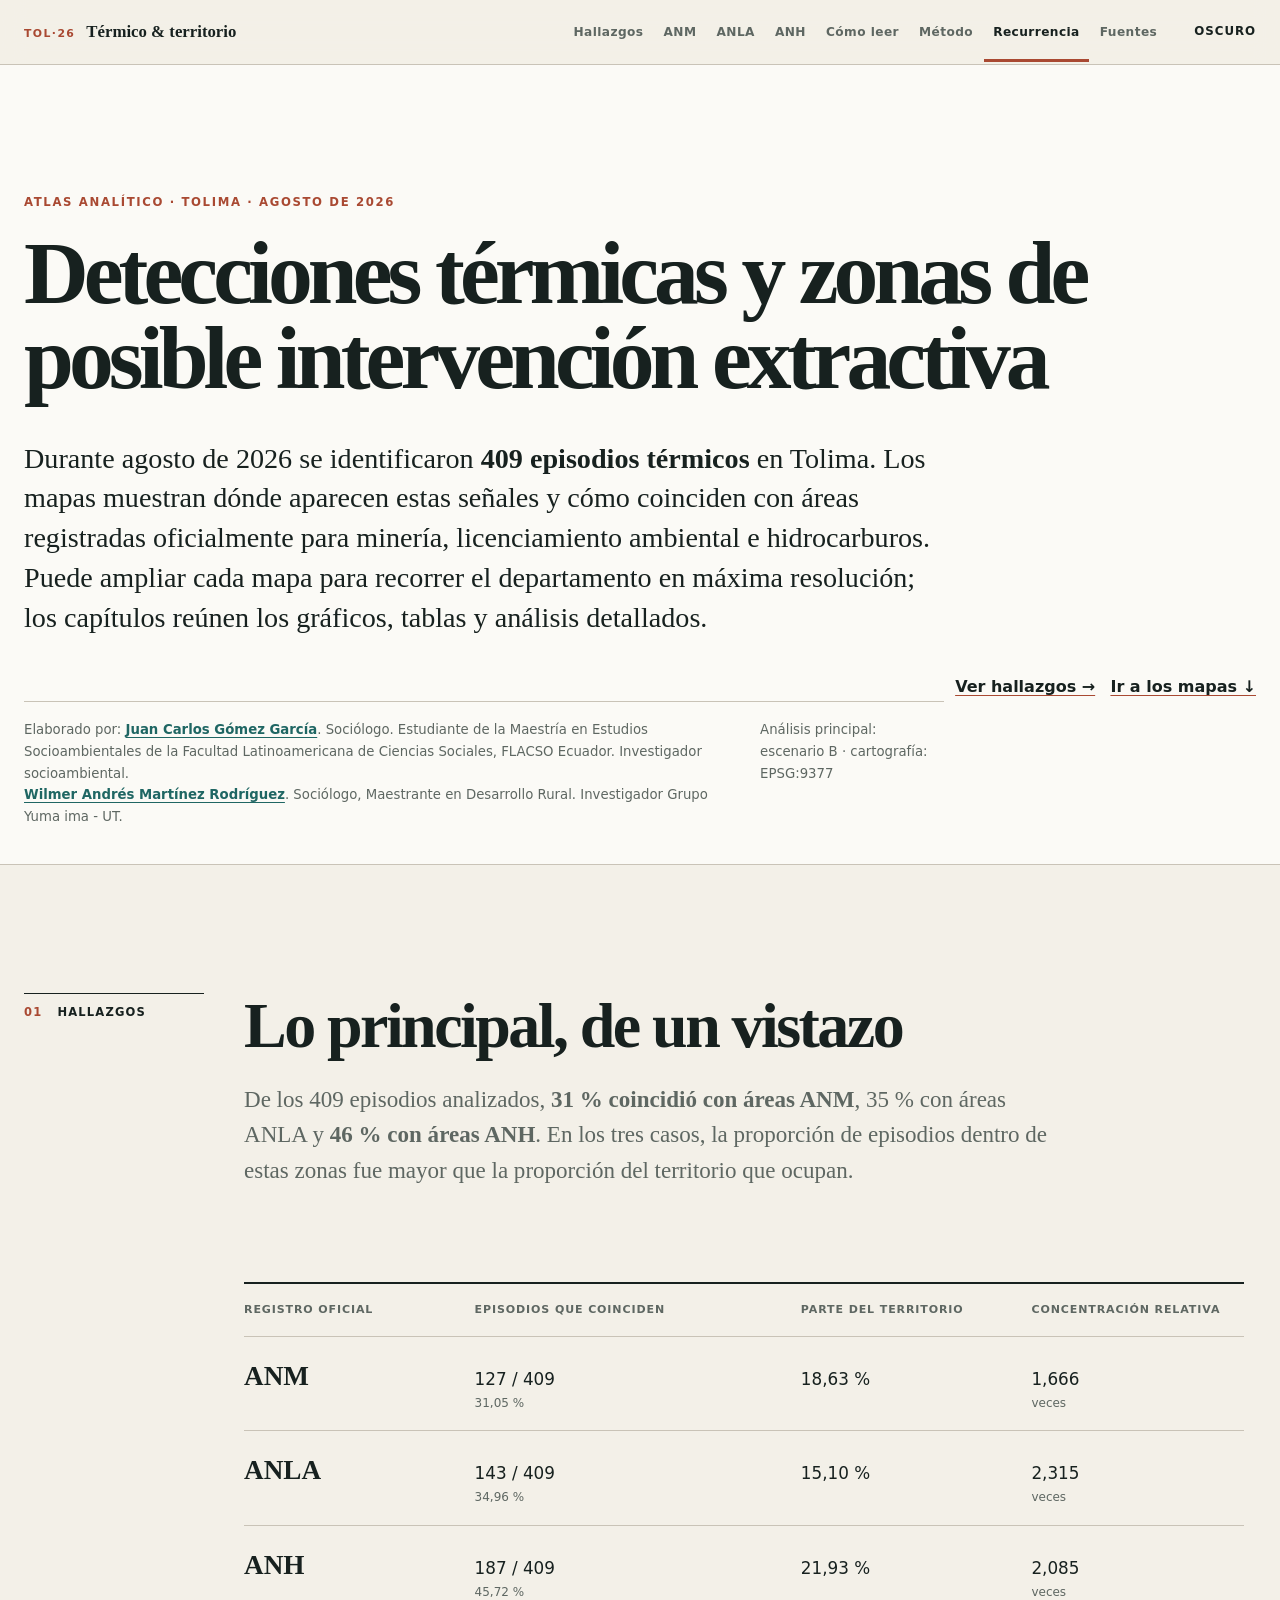
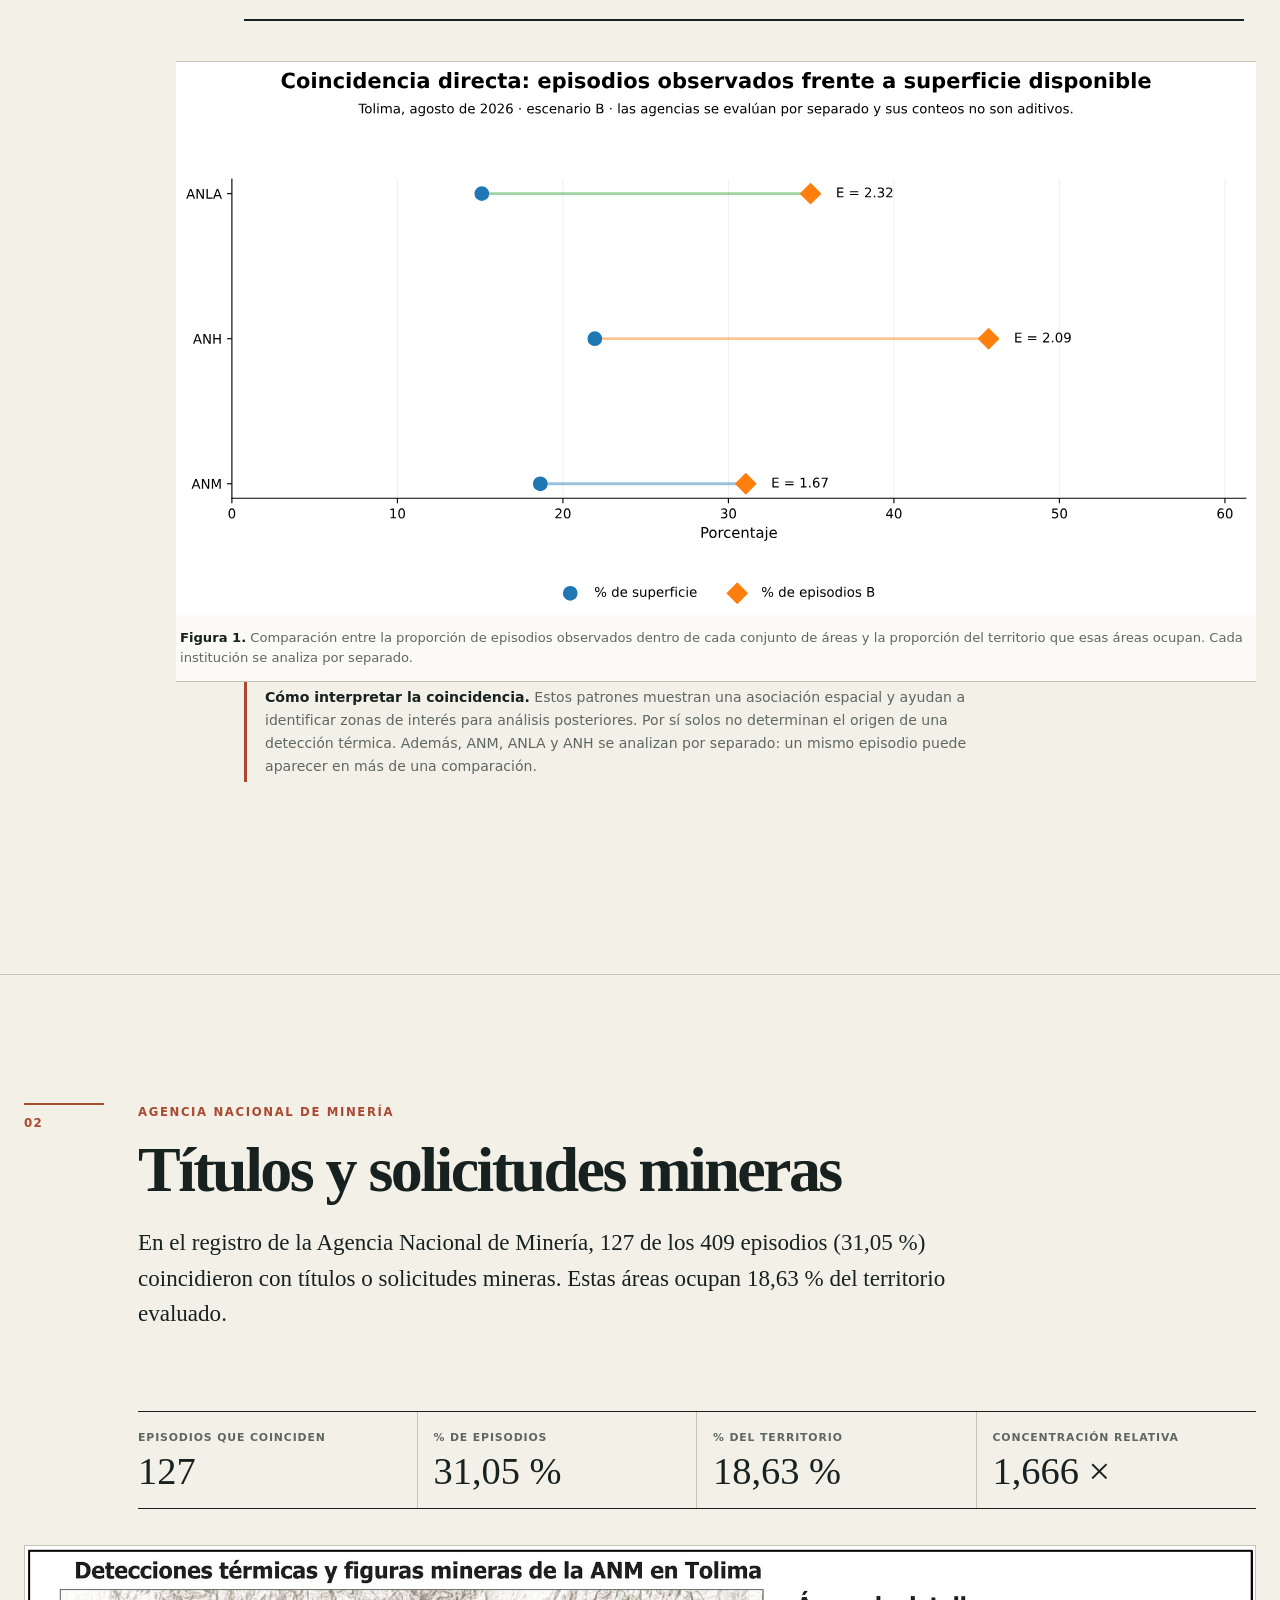
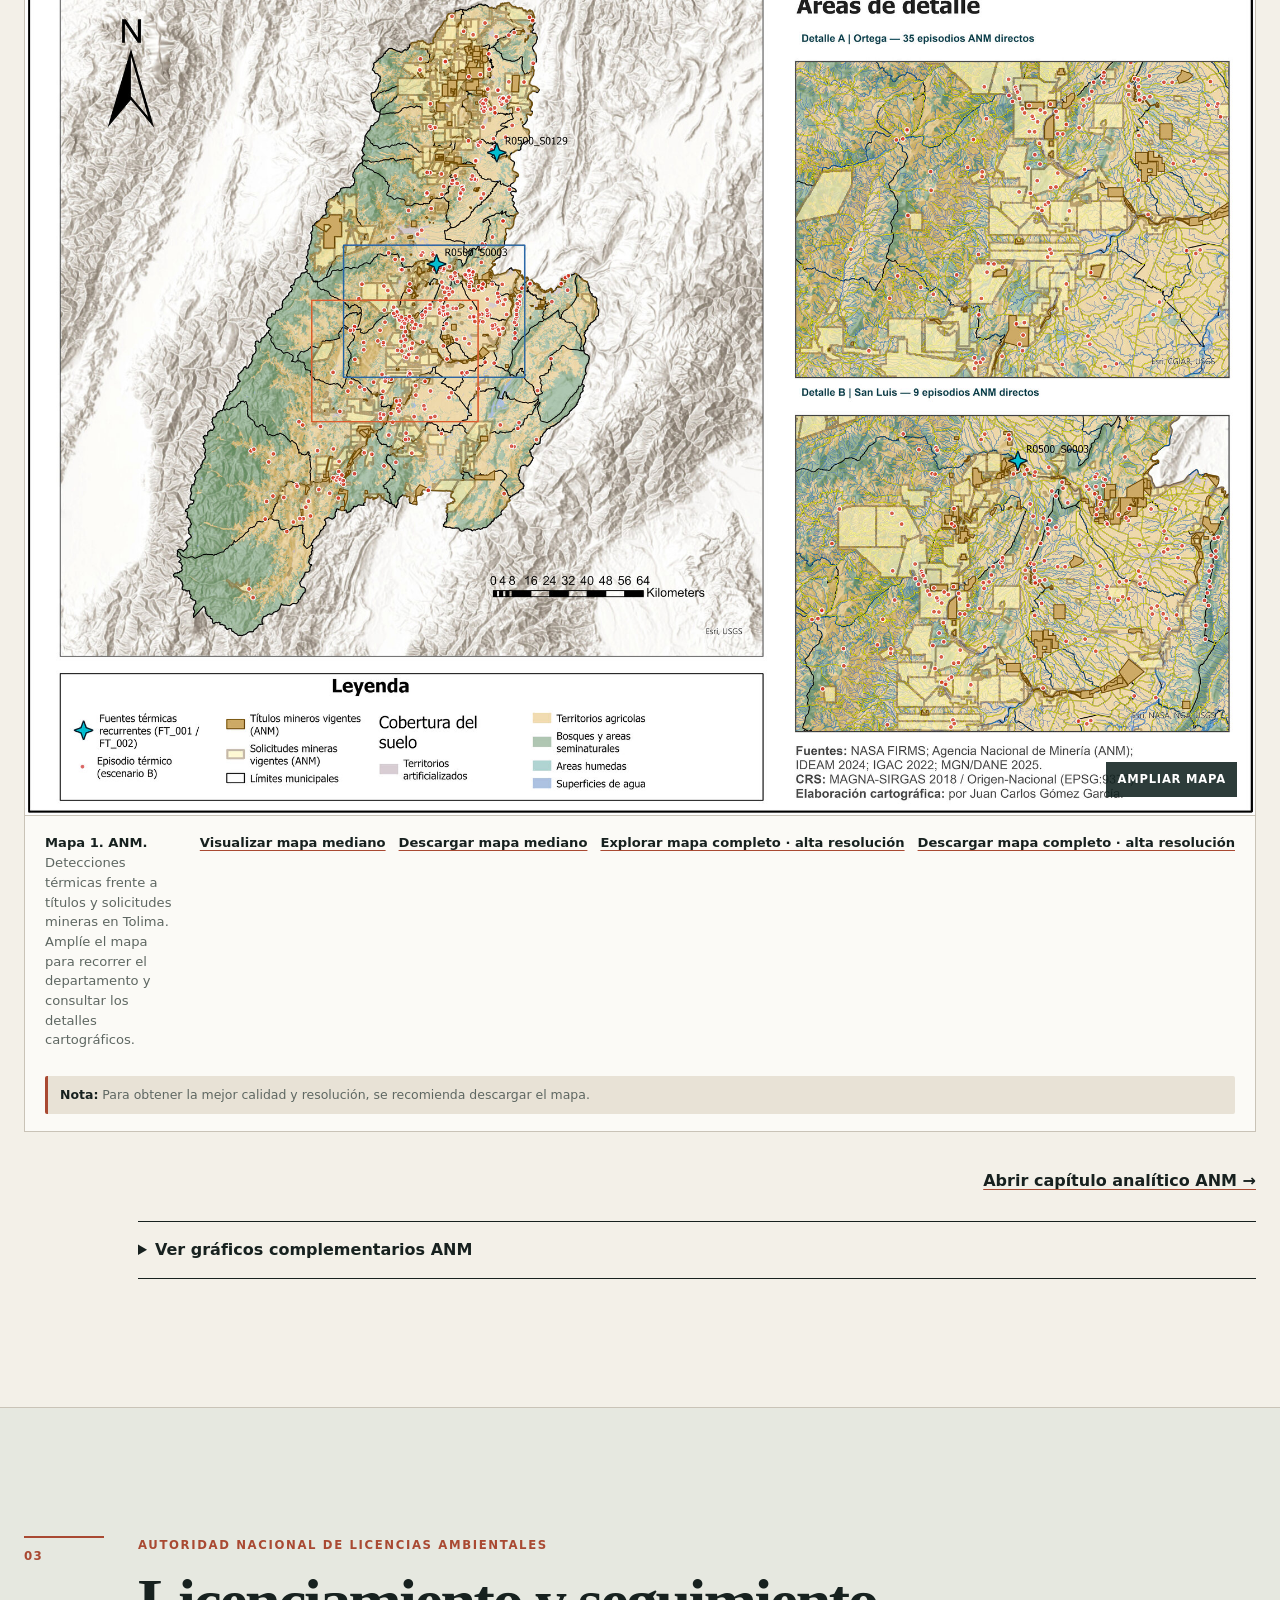
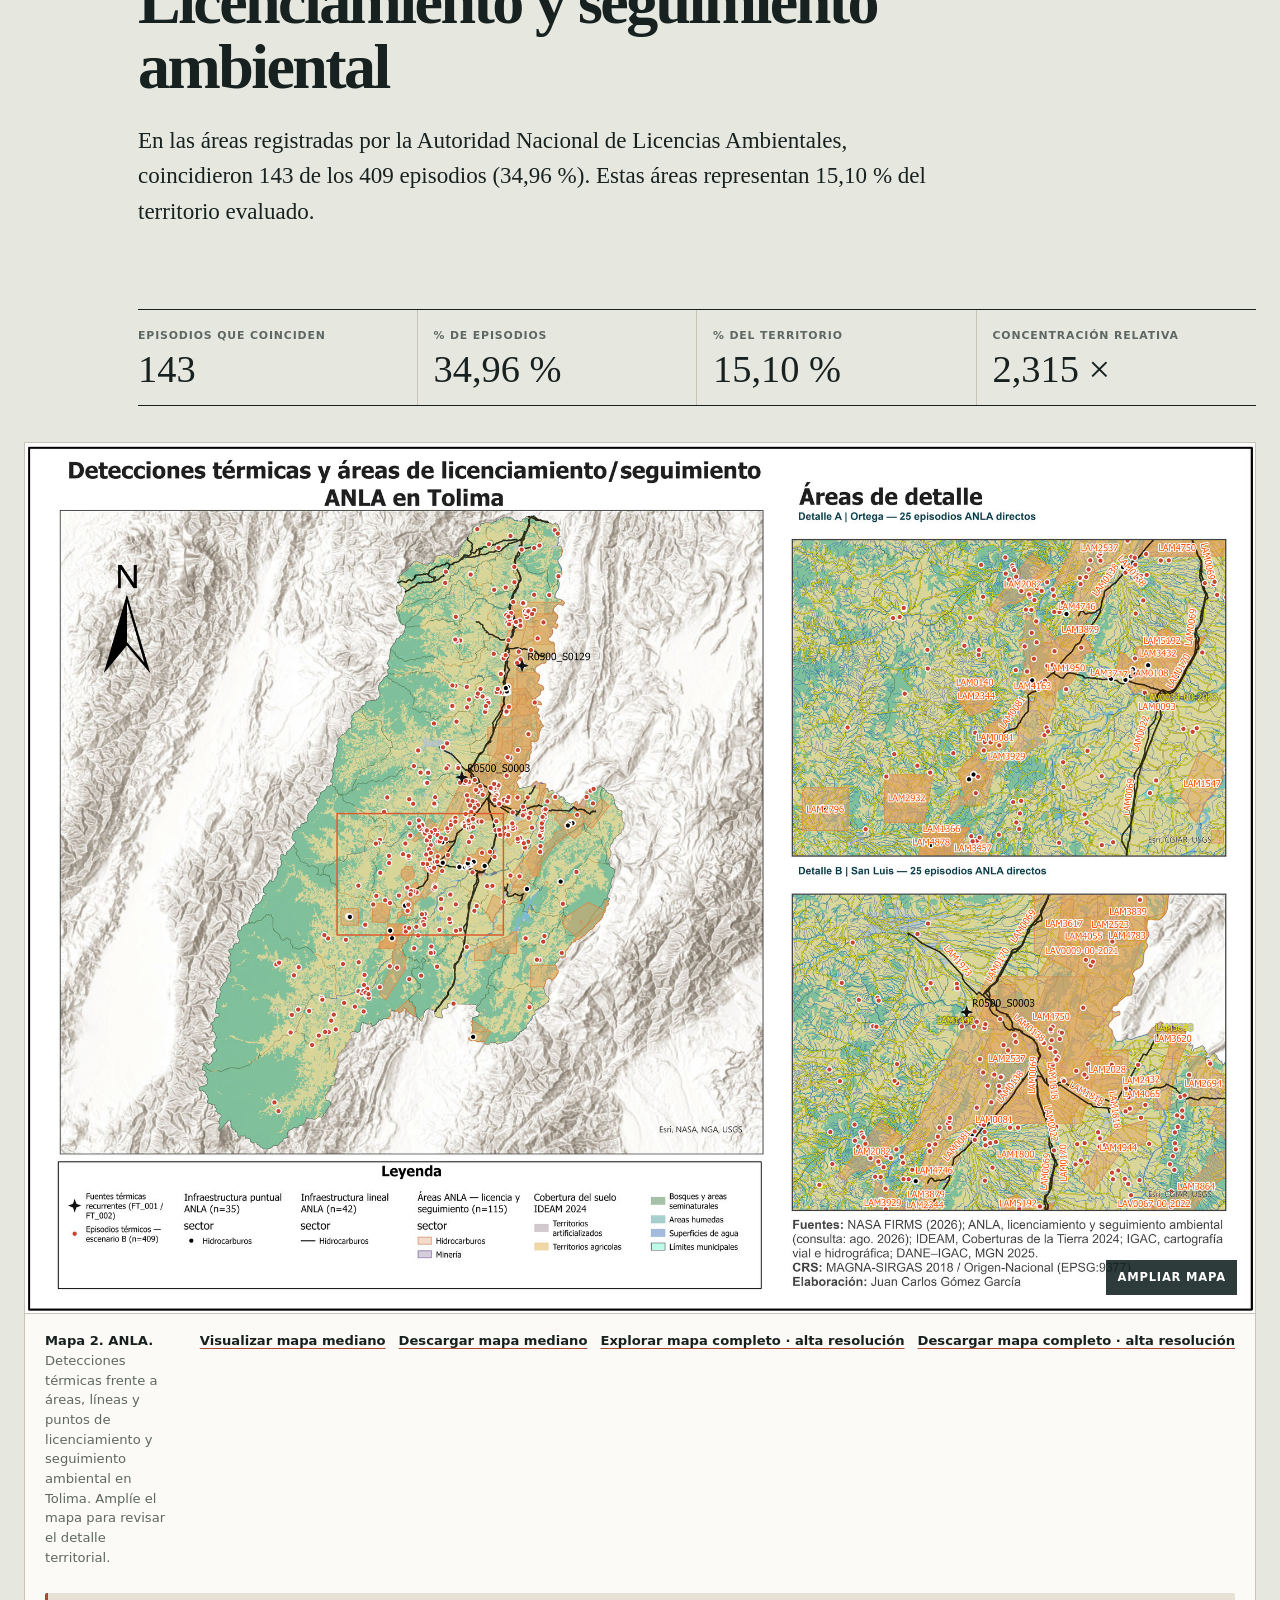
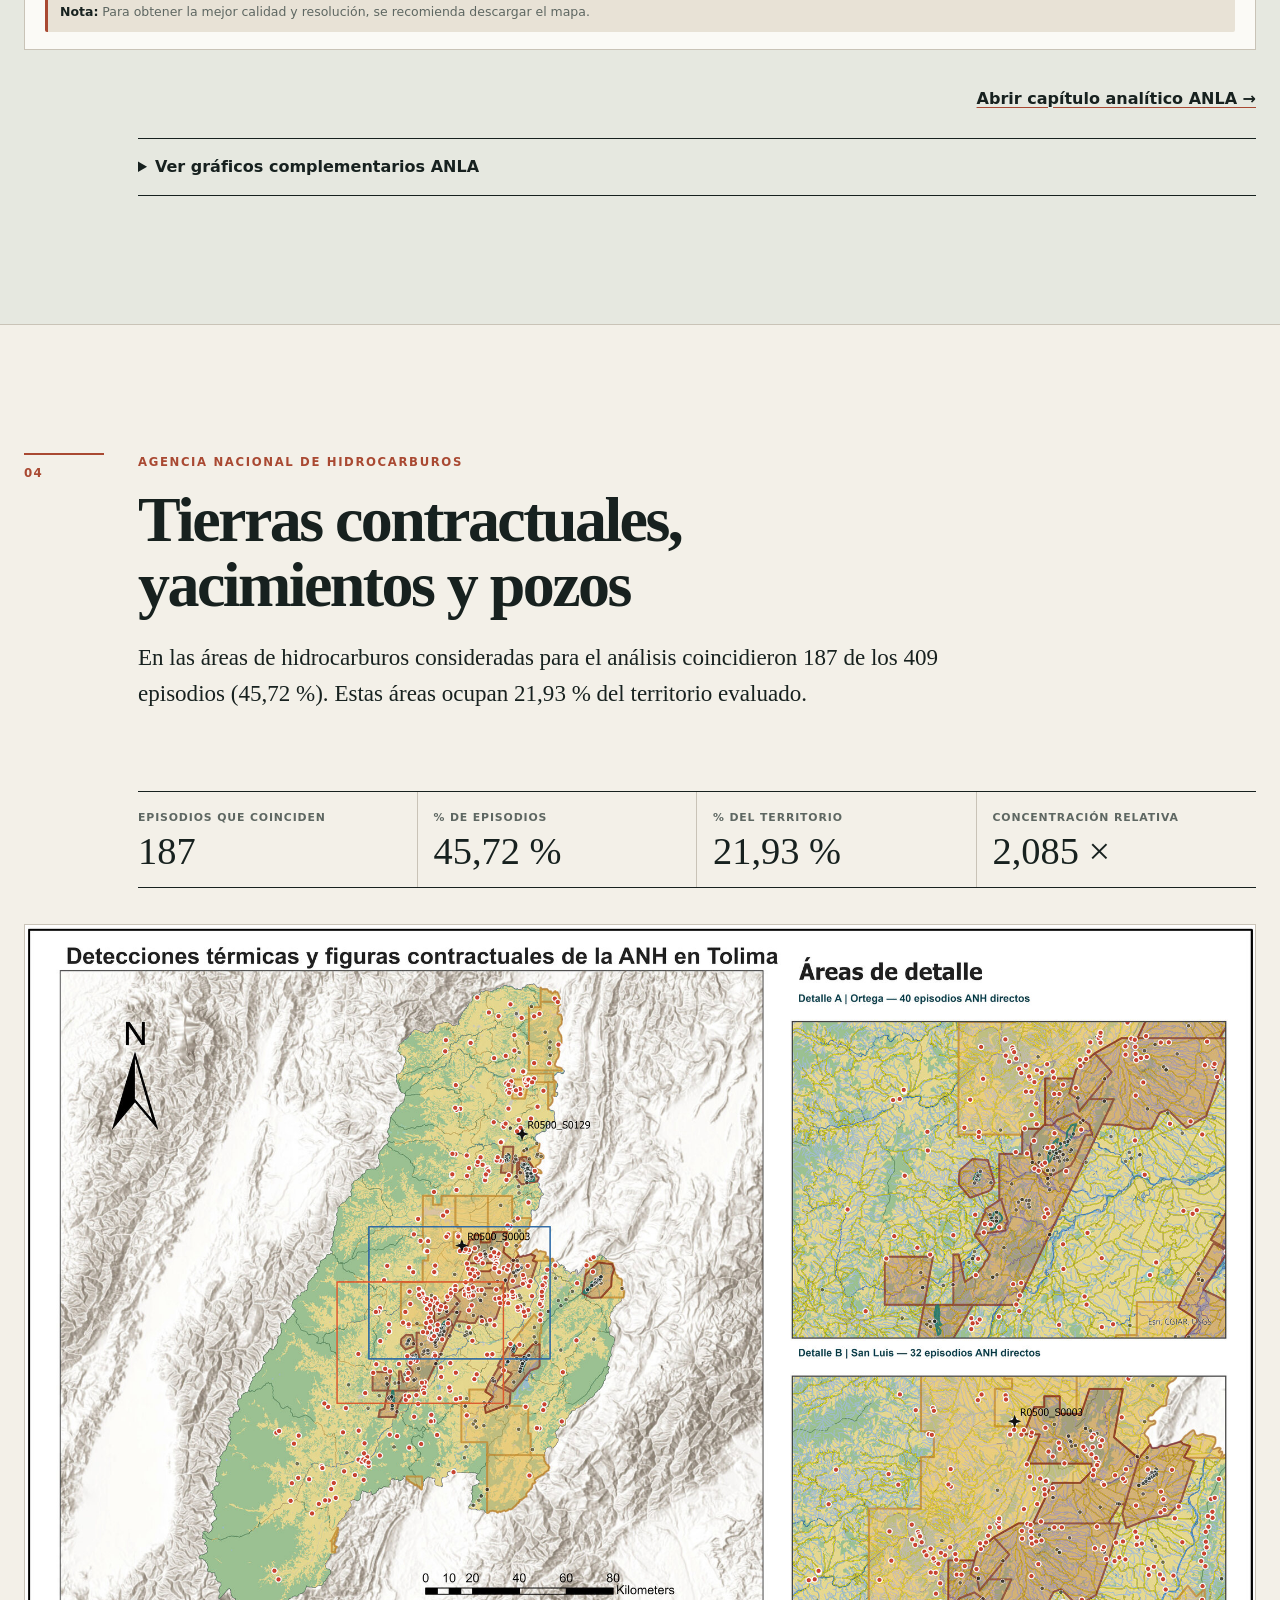
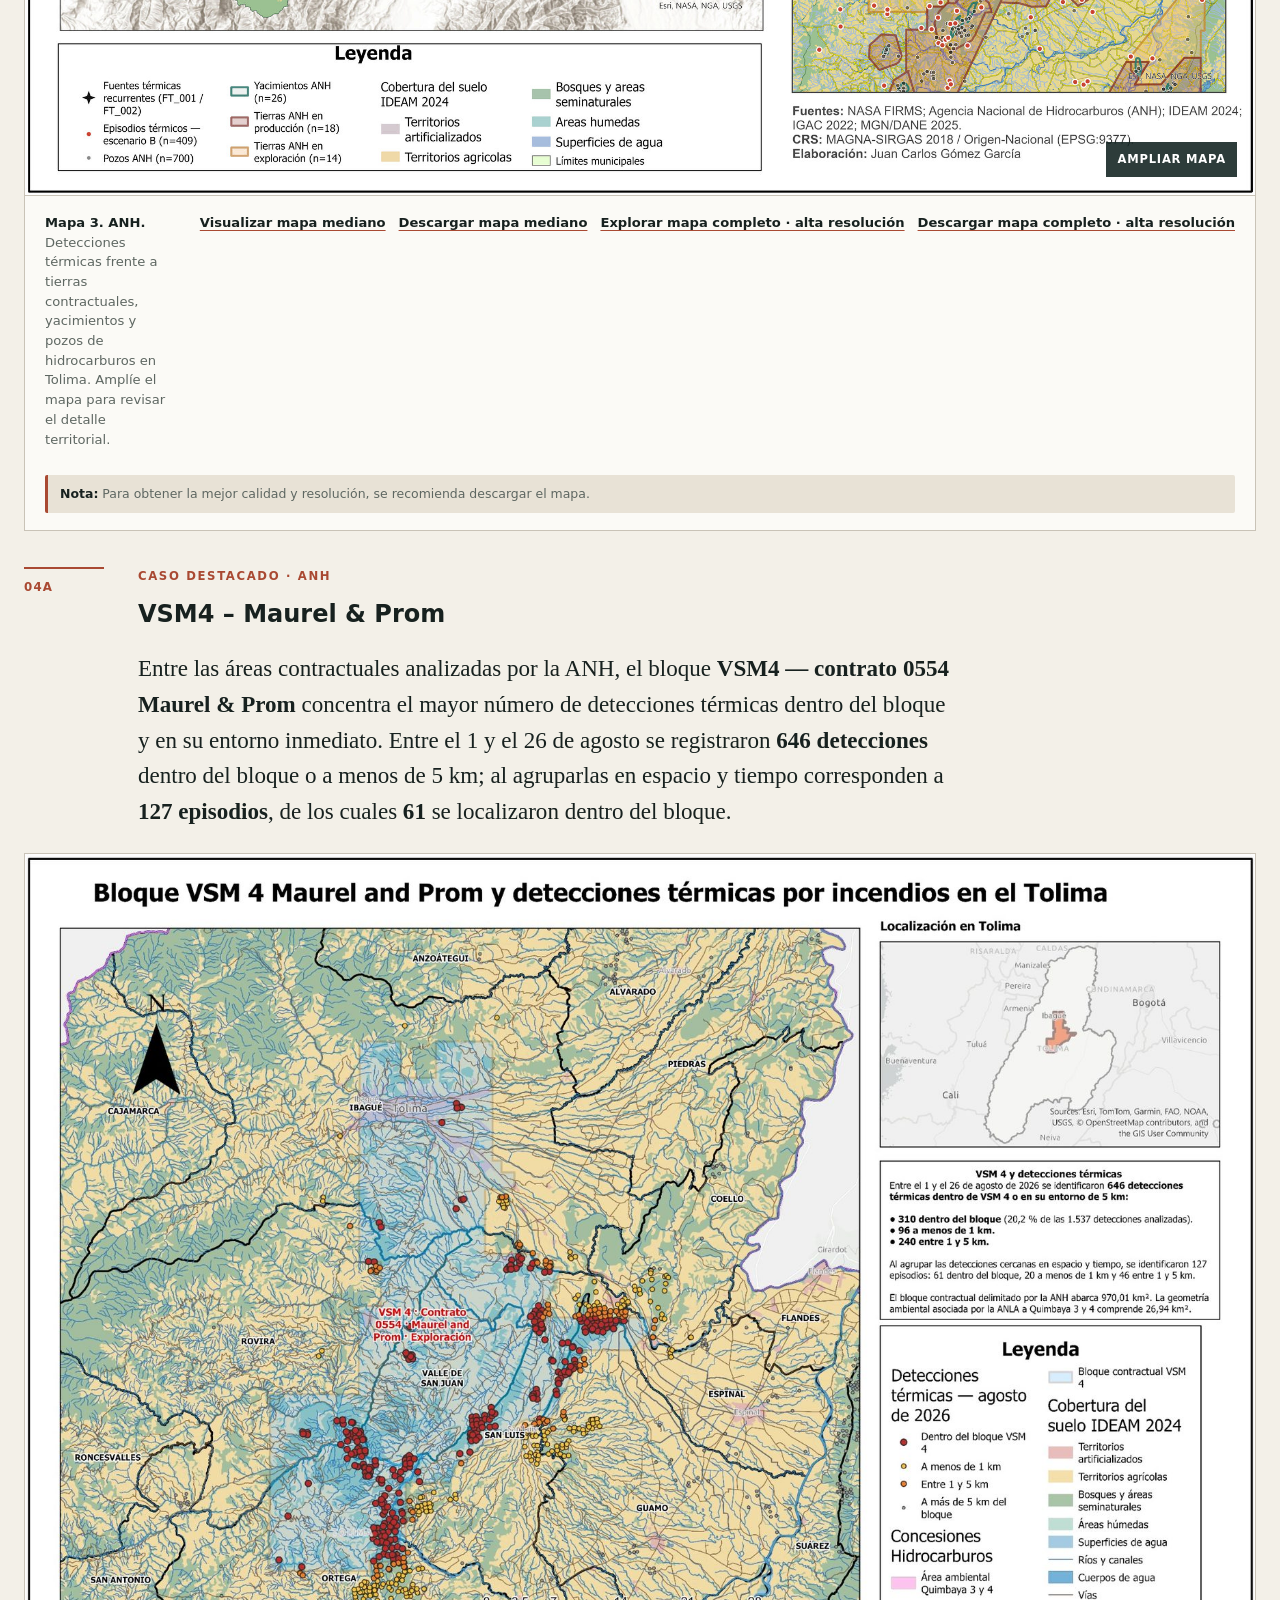
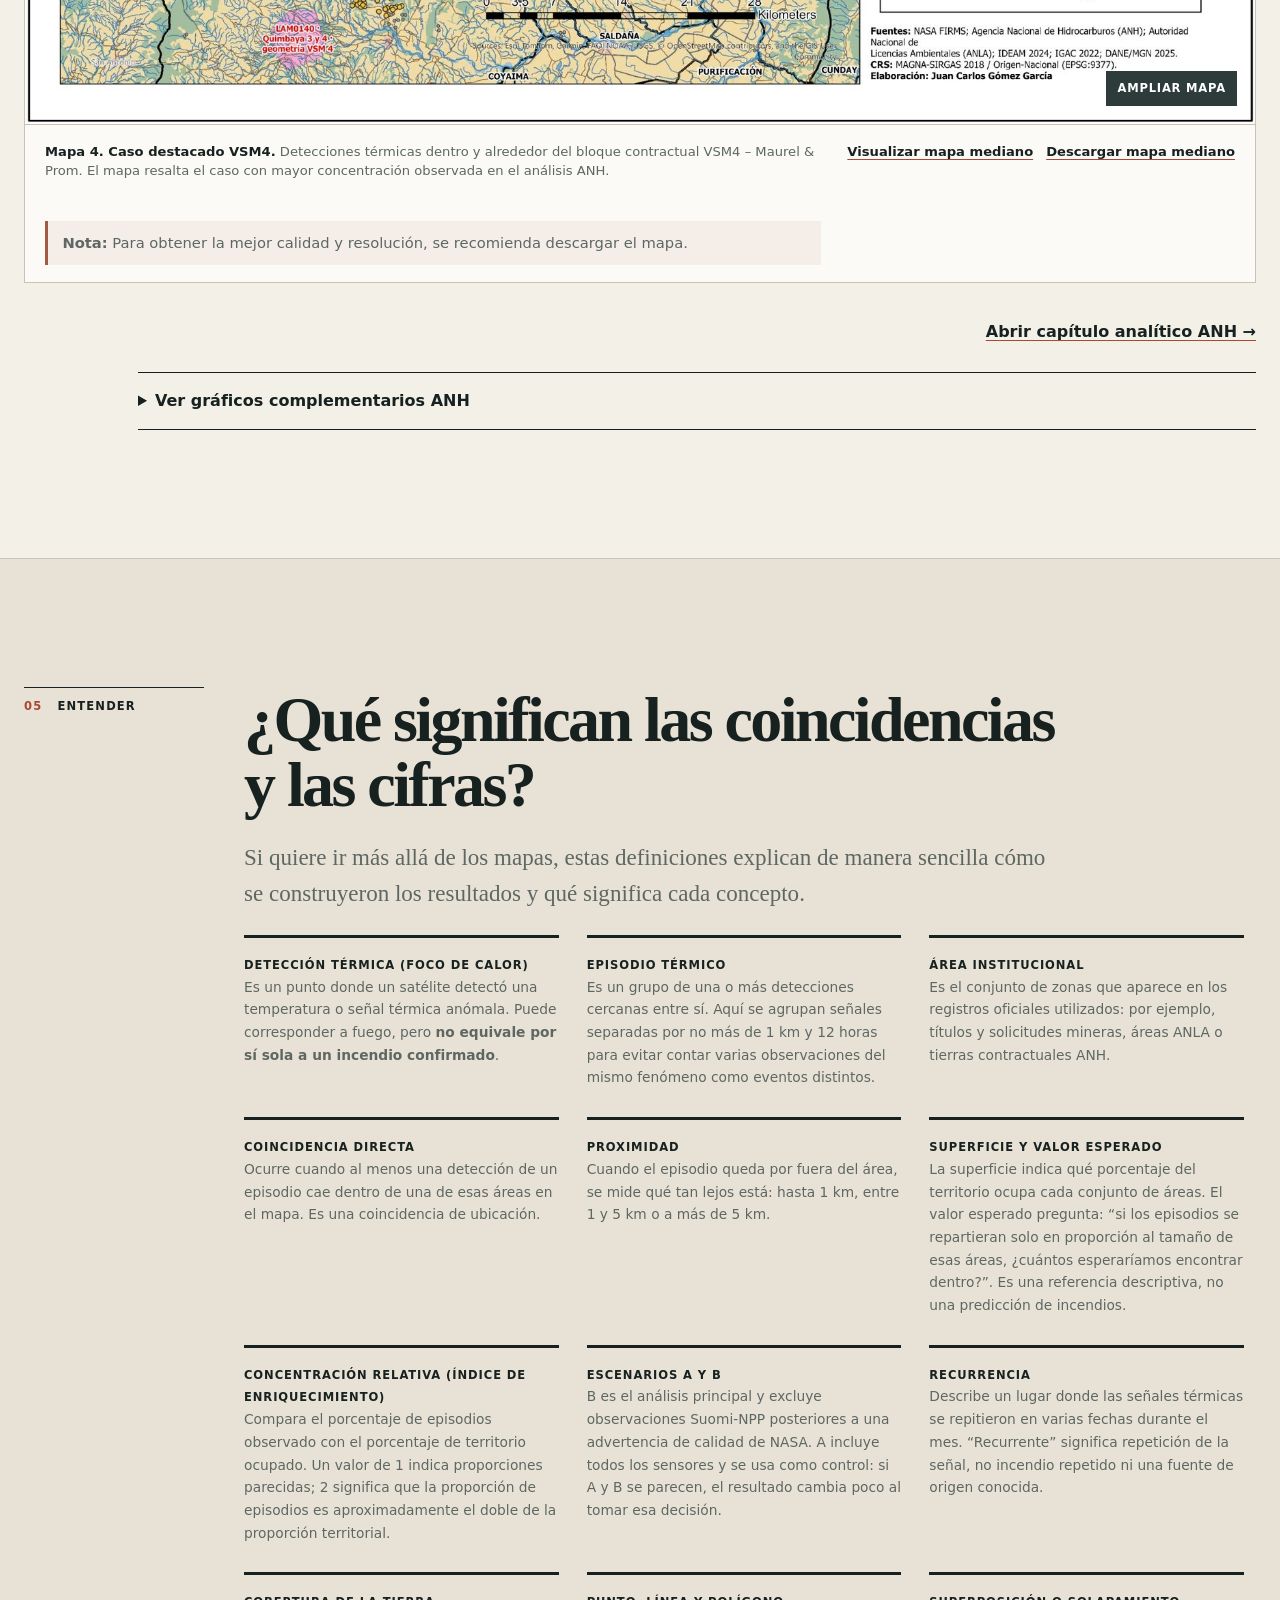
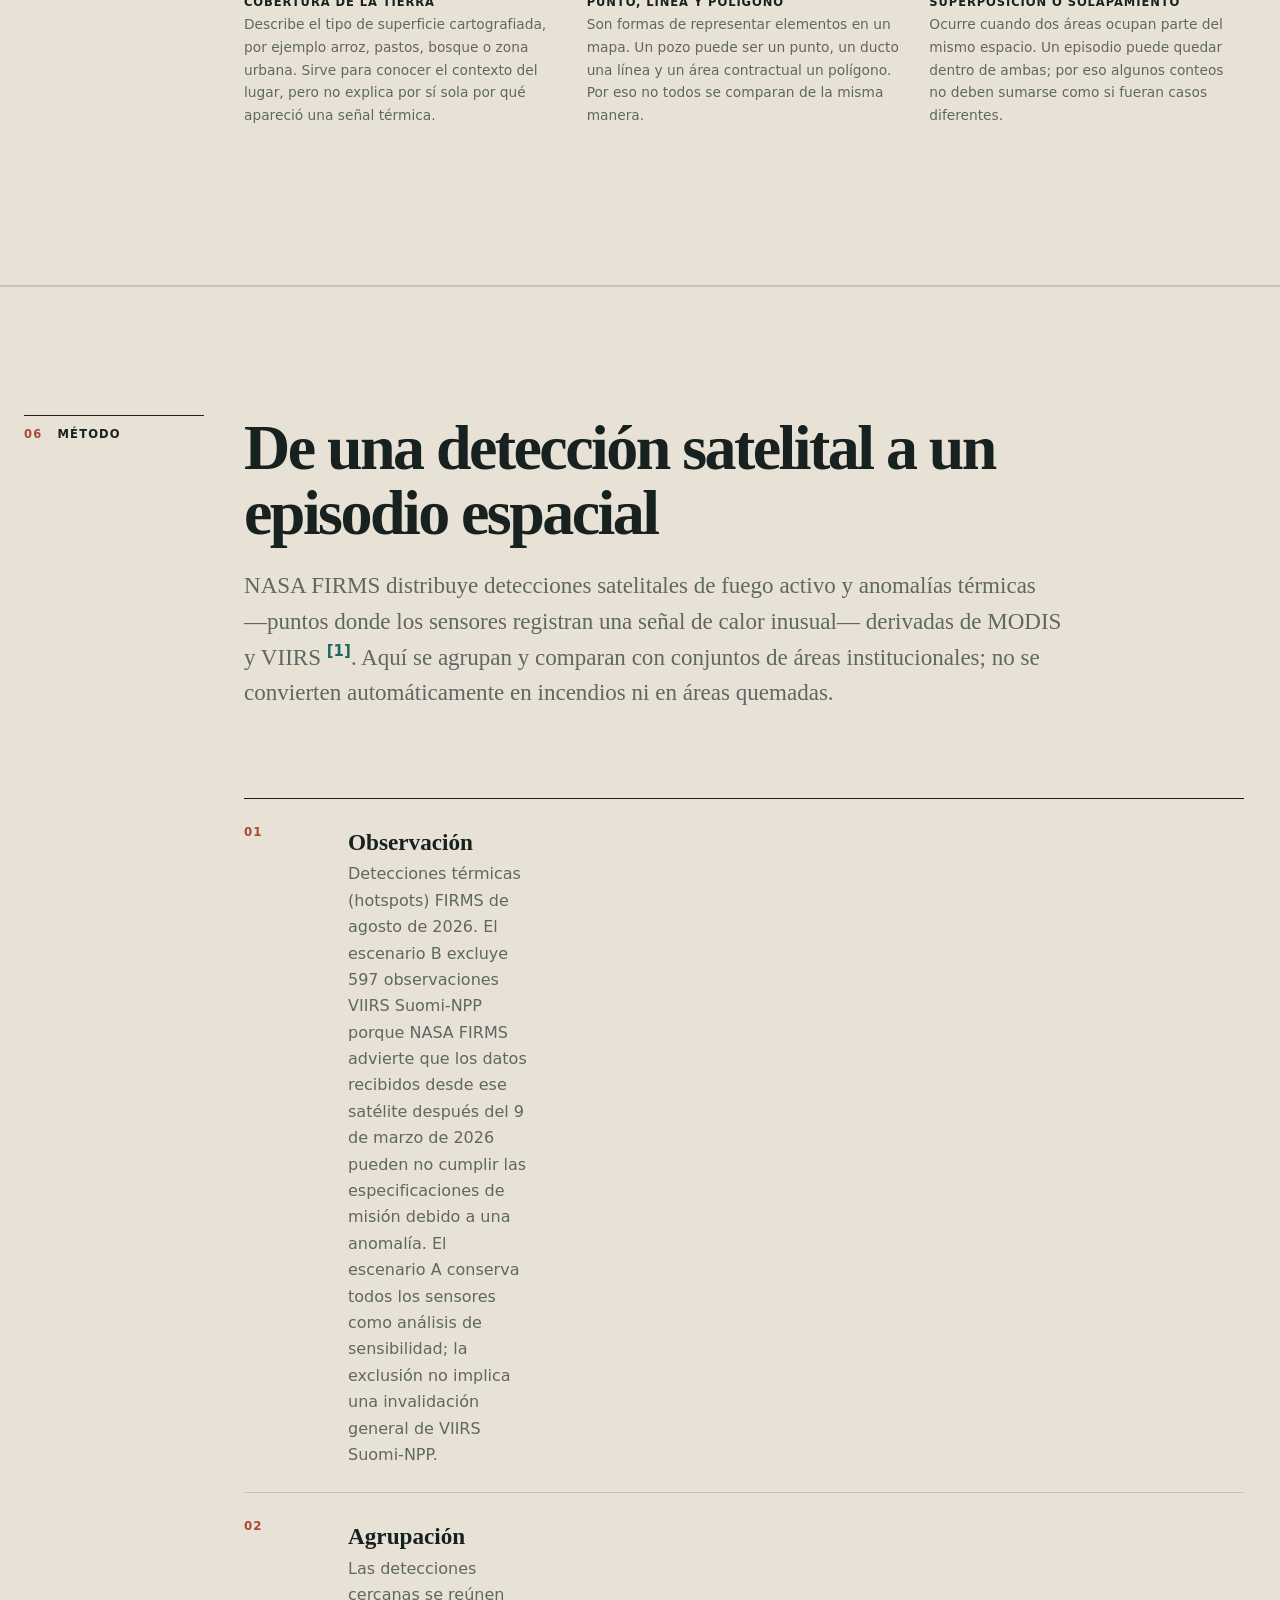
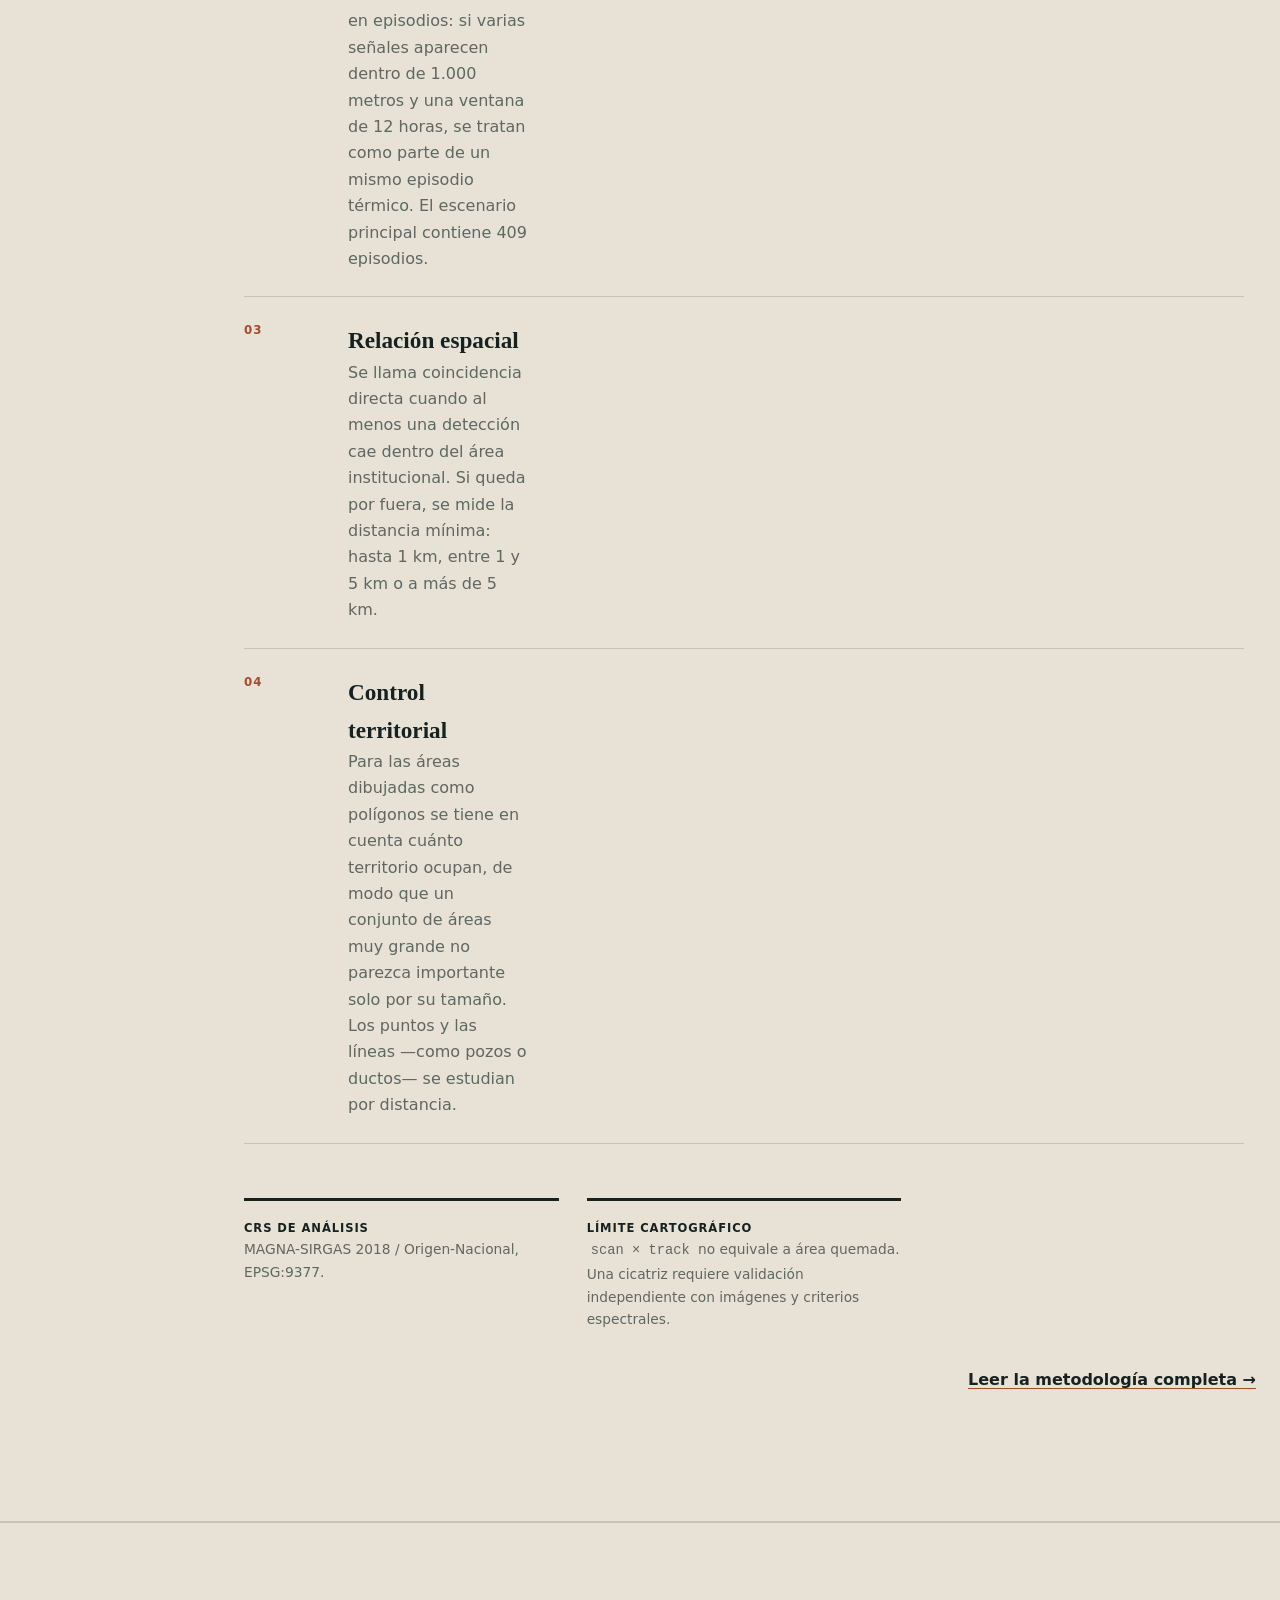
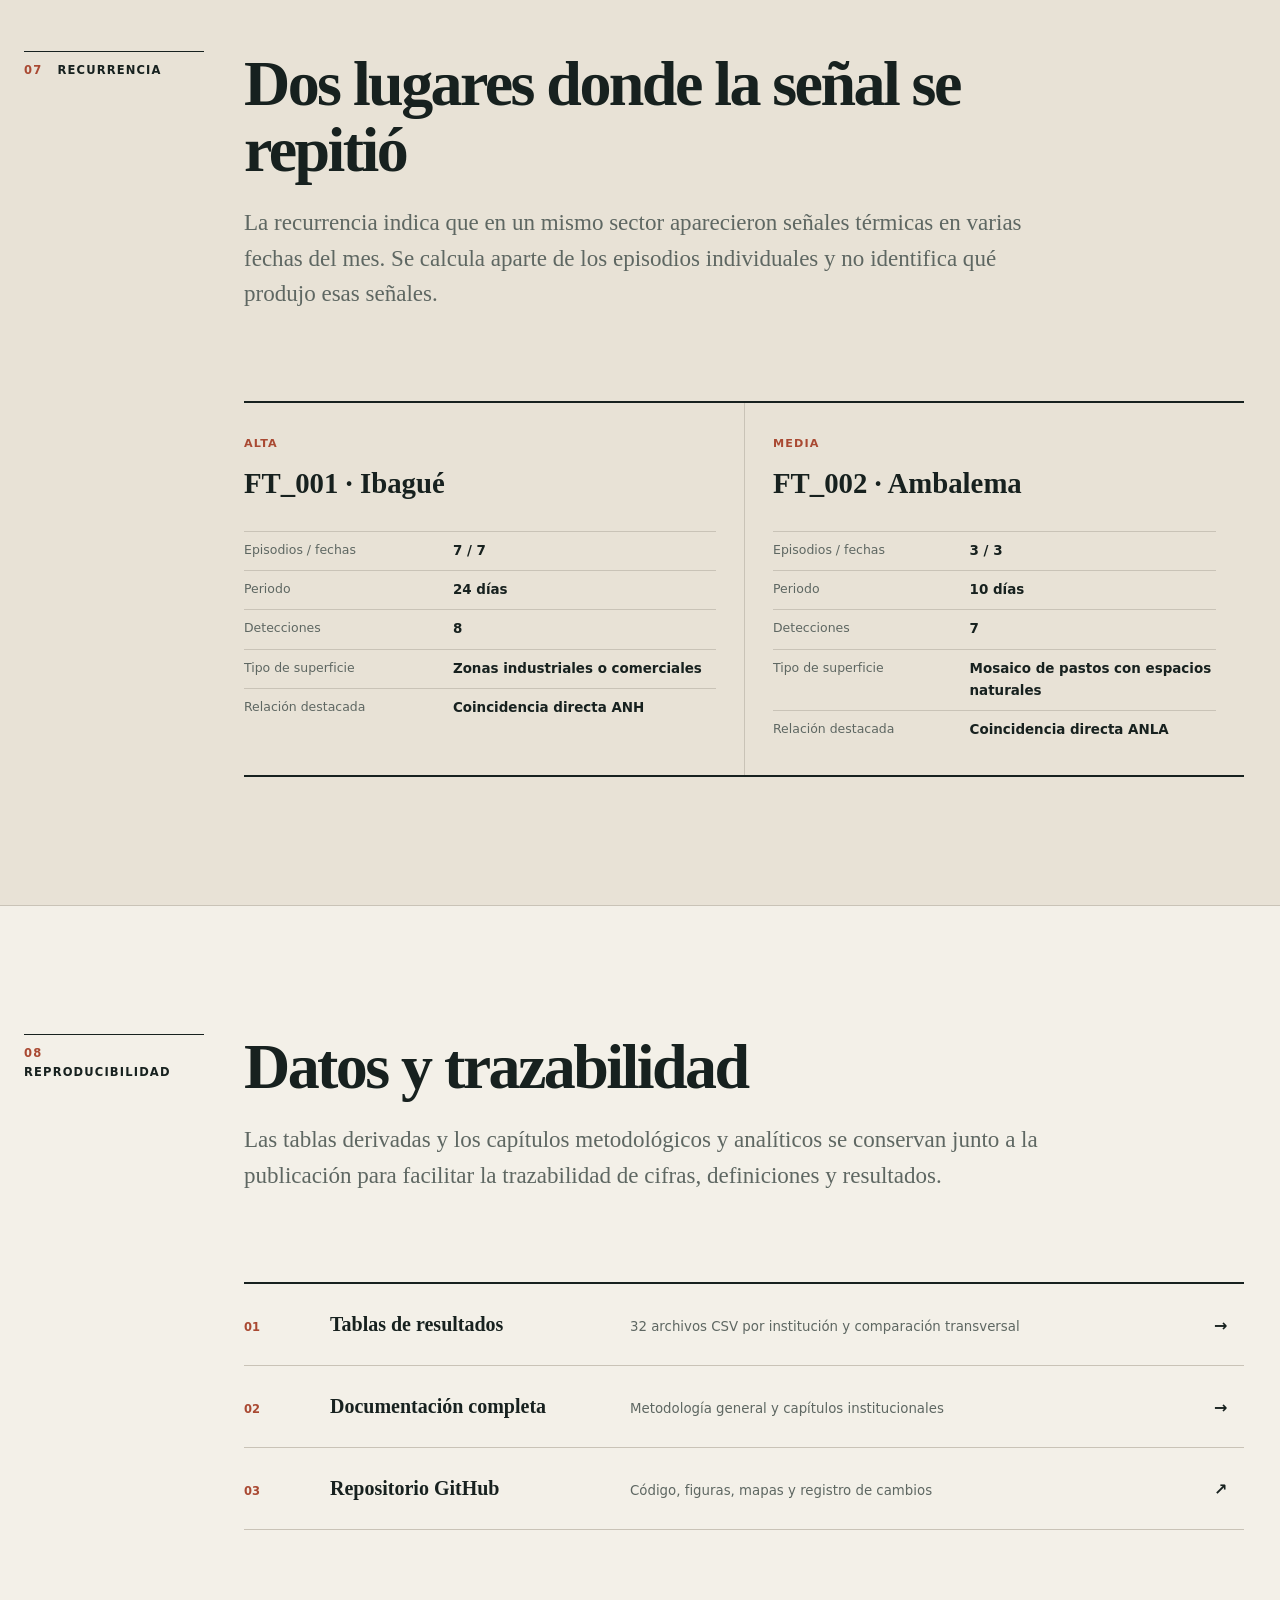
==== commit 9bfd626f: "Update index.html" ====
--- a/index.html
+++ b/index.html
@@ -28,15 +28,26 @@
 </header>
 <main id="contenido">
 <article>
+
+
+
+
+
+
+
+
+
+
+
 <header class="masthead" id="inicio">
 <div class="masthead-inner">
 <p class="overline">Atlas analítico · Tolima · agosto de 2026</p>
 <h1>Detecciones térmicas y zonas de posible intervención extractiva</h1>
 <p class="standfirst">Durante agosto de 2026 se identificaron <strong>409 episodios térmicos</strong> en Tolima. Los mapas muestran dónde aparecen estas señales y cómo coinciden con áreas registradas oficialmente para minería, licenciamiento ambiental e hidrocarburos. Puede ampliar cada mapa para recorrer el departamento en máxima resolución; los capítulos reúnen los gráficos, tablas y análisis detallados.</p>
-<p class="text-action"><a href="#hallazgos">Ver hallazgos →</a>&nbsp;&nbsp;&nbsp;<a href="#anm">Ir a los mapas ↓</a></p><div class="byline"><span>Elaborado por: <a href="https://www.linkedin.com/in/jcgomezga/" rel="noopener noreferrer" target="_blank"><strong>Juan Carlos Gómez García</strong></a>. Sociólogo. Estudiante de la Maestría en Estudios Socioambientales de la Facultad Latinoamericana de Ciencias Sociales, FLACSO Ecuador. Investigador socioambiental.<br/><a href="https://www.researchgate.net/profile/Wilmer-Andres-Martinez-Rodriguez?ev=hdr_xprf" rel="noopener noreferrer" target="_blank"><strong>Wilmer Andrés Martínez Rodríguez</strong></a>. Sociólogo, Maestrante en Desarrollo Rural. Investigador Grupo Yuma ima - UT.</span><span>Análisis principal: escenario B · cartografía: EPSG:9377</span></div>
+<p class="text-action"><a href="#hallazgos">Ver hallazgos →</a>   <a href="#anm">Ir a los mapas ↓</a></p><div class="byline"><span>Elaborado por: <a href="https://www.linkedin.com/in/jcgomezga/" rel="noopener noreferrer" target="_blank"><strong>Juan Carlos Gómez García</strong></a>. Sociólogo. Estudiante de la Maestría en Estudios Socioambientales de la Facultad Latinoamericana de Ciencias Sociales, FLACSO Ecuador. Investigador socioambiental.<br/><a href="https://www.researchgate.net/profile/Wilmer-Andres-Martinez-Rodriguez?ev=hdr_xprf" rel="noopener noreferrer" target="_blank"><strong>Wilmer Andrés Martínez Rodríguez</strong></a>. Sociólogo, Maestrante en Desarrollo Rural. Investigador Grupo Yuma ima - UT.</span><span>Análisis principal: escenario B · cartografía: EPSG:9377</span></div>
+
 </div>
-</header>
-<section aria-labelledby="hallazgos-title" class="editorial-section" id="hallazgos">
+</header><section aria-labelledby="hallazgos-title" class="editorial-section" id="hallazgos">
 <div class="reading-grid">
 <div class="section-label"><span>01</span> Hallazgos</div>
 <div class="section-copy"><h2 id="hallazgos-title">Lo principal, de un vistazo</h2><p class="lede">De los 409 episodios analizados, <strong>31 % coincidió con áreas ANM</strong>, 35 % con áreas ANLA y <strong>46 % con áreas ANH</strong>. En los tres casos, la proporción de episodios dentro de estas zonas fue mayor que la proporción del territorio que ocupan.</p></div>
@@ -46,41 +57,44 @@
 <a href="#anm"><strong>ANM</strong><span>127 / 409 <small>31,05 %</small></span><span>18,63 %</span><span>1,666 <small>veces</small></span></a>
 <a href="#anla"><strong>ANLA</strong><span>143 / 409 <small>34,96 %</small></span><span>15,10 %</span><span>2,315 <small>veces</small></span></a>
 <a href="#anh"><strong>ANH</strong><span>187 / 409 <small>45,72 %</small></span><span>21,93 %</span><span>2,085 <small>veces</small></span></a>
-</div>
-<figure class="publication-figure breakout"><img alt="Comparación del porcentaje de superficie y el porcentaje de episodios observados para ANM, ANLA y ANH en el escenario B." height="1000" src="assets/figures/svg/GENERAL/figura_00_comparacion_institucional_B.svg" width="1800"/><figcaption><b>Figura 1.</b> Comparación entre la proporción de episodios observados dentro de cada conjunto de áreas y la proporción del territorio que esas áreas ocupan. Cada institución se analiza por separado.</figcaption></figure>
-<aside class="margin-note wide-note"><strong>Cómo interpretar la coincidencia.</strong> Estos patrones muestran una asociación espacial y ayudan a identificar zonas de interés para análisis posteriores. Por sí solos no determinan el origen de una detección térmica. Además, ANM, ANLA y ANH se analizan por separado: un mismo episodio puede aparecer en más de una comparación.</aside>
-</section>
-<section aria-labelledby="anm-title" class="agency-chapter" id="anm">
+</div><figure class="publication-figure breakout"><img alt="Comparación del porcentaje de superficie y el porcentaje de episodios observados para ANM, ANLA y ANH en el escenario B." height="1000" src="assets/figures/svg/GENERAL/figura_00_comparacion_institucional_B.svg" width="1800"/><figcaption><b>Figura 1.</b> Comparación entre la proporción de episodios observados dentro de cada conjunto de áreas y la proporción del territorio que esas áreas ocupan. Cada institución se analiza por separado.</figcaption></figure><aside class="margin-note wide-note"><strong>Cómo interpretar la coincidencia.</strong> Estos patrones muestran una asociación espacial y ayudan a identificar zonas de interés para análisis posteriores. Por sí solos no determinan el origen de una detección térmica. Además, ANM, ANLA y ANH se analizan por separado: un mismo episodio puede aparecer en más de una comparación.</aside>
+
+
+</section><section aria-labelledby="anm-title" class="agency-chapter" id="anm">
 <div class="chapter-intro"><div class="chapter-number">02</div><div><p class="overline">Agencia Nacional de Minería</p><h2 id="anm-title">Títulos y solicitudes mineras</h2><p class="lede">En el registro de la Agencia Nacional de Minería, 127 de los 409 episodios (31,05 %) coincidieron con títulos o solicitudes mineras. Estas áreas ocupan 18,63 % del territorio evaluado.</p></div></div>
 <dl class="chapter-metrics"><div><dt>Episodios que coinciden</dt><dd>127</dd></div><div><dt>% de episodios</dt><dd>31,05 %</dd></div><div><dt>% del territorio</dt><dd>18,63 %</dd></div><div><dt>Concentración relativa</dt><dd>1,666 ×</dd></div></dl>
 <figure class="atlas-map" data-map-card="anm">
-<a aria-label="Abrir mapa A3 de ANM en el visor" class="map-image-link" data-a3-viewer="" rel="noopener" target="_blank"><img alt="Mapa A3 de Tolima con episodios térmicos, títulos y solicitudes de la Agencia Nacional de Minería, y detalles de Ortega y San Luis." data-map-preview="" decoding="async" height="1556" loading="lazy" src="assets/maps/previews/anm_a3_preview.jpg" width="2200"/><span>Ampliar mapa</span></a>
-<figcaption><div><b>Mapa 1. ANM.</b> Detecciones térmicas frente a títulos y solicitudes mineras en Tolima. Amplíe el mapa para recorrer el departamento y consultar los detalles cartográficos.</div><div class="figure-actions"><a data-a3-viewer="" rel="noopener" target="_blank">Visor A3</a><a data-a3-download="">Descargar A3</a><a data-a0-viewer="" rel="noopener" target="_blank">Explorar A0</a><a data-a0-download="" rel="noopener noreferrer" target="_blank">A0 original</a></div></figcaption>
-</figure>
-<p class="chapter-document"><a href="documento.html?file=docs/02_ANM_v2.md&amp;title=Cap%C3%ADtulo%20ANM">Abrir capítulo analítico ANM →</a></p>
-<details class="evidence-more"><summary>Ver gráficos complementarios ANM</summary><div class="evidence-grid inside"><figure class="publication-figure"><img alt="Distribución de episodios según distancia respecto a las áreas ANM en los escenarios A y B." decoding="async" loading="lazy" src="assets/figures/svg/ANM/anm_01_proximidad_episodios_publicacion.svg"/><figcaption><b>Figura 2.</b> Distancia de los episodios respecto a las áreas ANM.</figcaption></figure><figure class="publication-figure"><img alt="Comparación de episodios observados y superficie para títulos y solicitudes mineras." decoding="async" loading="lazy" src="assets/figures/svg/ANM/anm_02_observado_vs_superficie_publicacion.svg"/><figcaption><b>Figura 3.</b> Episodios observados frente a la proporción del territorio ocupada por las áreas ANM.</figcaption></figure><figure class="publication-figure"><img alt="Solicitudes mineras con mayor número de episodios coincidentes." decoding="async" loading="lazy" src="assets/figures/svg/ANM/anm_03a_solicitudes_principales_publicacion.svg"/><figcaption><b>Figura 4.</b> Solicitudes principales.</figcaption></figure><figure class="publication-figure"><img alt="Títulos mineros con mayor número de episodios coincidentes." decoding="async" loading="lazy" src="assets/figures/svg/ANM/anm_03b_titulos_principales_publicacion.svg"/><figcaption><b>Figura 5.</b> Títulos principales.</figcaption></figure><figure class="publication-figure"><img alt="Municipios con mayor coincidencia directa con figuras ANM." decoding="async" loading="lazy" src="assets/figures/svg/ANM/anm_04_municipios_directos_publicacion.svg"/><figcaption><b>Figura 6.</b> Distribución municipal.</figcaption></figure><figure class="publication-figure"><img alt="Coberturas de la tierra más frecuentes entre los episodios directos ANM." decoding="async" loading="lazy" src="assets/figures/svg/ANM/anm_05_coberturas_directas_publicacion_v2.svg"/><figcaption><b>Figura 7.</b> Coberturas de la tierra.</figcaption></figure></div></details>
-</section>
-<section aria-labelledby="anla-title" class="agency-chapter chapter-tint" id="anla">
+<a aria-label="Explorar mapa completo de ANM en alta resolución" class="map-image-link" data-a0-viewer="" rel="noopener" target="_blank"><img alt="Mapa A3 de Tolima con episodios térmicos, títulos y solicitudes de la Agencia Nacional de Minería, y detalles de Ortega y San Luis." data-map-preview="" decoding="async" height="1556" loading="lazy" src="assets/maps/previews/anm_a3_preview.jpg" width="2200"/><span>Ampliar mapa</span></a>
+<figcaption><div><b>Mapa 1. ANM.</b> Detecciones térmicas frente a títulos y solicitudes mineras en Tolima. Amplíe el mapa para recorrer el departamento y consultar los detalles cartográficos.</div><div class="figure-actions"><a data-a0-viewer="" rel="noopener" target="_blank">Explorar mapa completo · alta resolución</a><a data-a0-download="" rel="noopener noreferrer" target="_blank">Descargar mapa completo · alta resolución</a></div></figcaption>
+</figure><p class="chapter-document"><a href="documento.html?file=docs/02_ANM_v2.md&amp;title=Cap%C3%ADtulo%20ANM">Abrir capítulo analítico ANM →</a></p><details class="evidence-more"><summary>Ver gráficos complementarios ANM</summary><div class="evidence-grid inside"><figure class="publication-figure"><img alt="Distribución de episodios según distancia respecto a las áreas ANM en los escenarios A y B." decoding="async" loading="lazy" src="assets/figures/svg/ANM/anm_01_proximidad_episodios_publicacion.svg"/><figcaption><b>Figura 2.</b> Distancia de los episodios respecto a las áreas ANM.</figcaption></figure><figure class="publication-figure"><img alt="Comparación de episodios observados y superficie para títulos y solicitudes mineras." decoding="async" loading="lazy" src="assets/figures/svg/ANM/anm_02_observado_vs_superficie_publicacion.svg"/><figcaption><b>Figura 3.</b> Episodios observados frente a la proporción del territorio ocupada por las áreas ANM.</figcaption></figure><figure class="publication-figure"><img alt="Solicitudes mineras con mayor número de episodios coincidentes." decoding="async" loading="lazy" src="assets/figures/svg/ANM/anm_03a_solicitudes_principales_publicacion.svg"/><figcaption><b>Figura 4.</b> Solicitudes principales.</figcaption></figure><figure class="publication-figure"><img alt="Títulos mineros con mayor número de episodios coincidentes." decoding="async" loading="lazy" src="assets/figures/svg/ANM/anm_03b_titulos_principales_publicacion.svg"/><figcaption><b>Figura 5.</b> Títulos principales.</figcaption></figure><figure class="publication-figure"><img alt="Municipios con mayor coincidencia directa con figuras ANM." decoding="async" loading="lazy" src="assets/figures/svg/ANM/anm_04_municipios_directos_publicacion.svg"/><figcaption><b>Figura 6.</b> Distribución municipal.</figcaption></figure><figure class="publication-figure"><img alt="Coberturas de la tierra más frecuentes entre los episodios directos ANM." decoding="async" loading="lazy" src="assets/figures/svg/ANM/anm_05_coberturas_directas_publicacion_v2.svg"/><figcaption><b>Figura 7.</b> Coberturas de la tierra.</figcaption></figure></div></details>
+
+
+
+</section><section aria-labelledby="anla-title" class="agency-chapter chapter-tint" id="anla">
 <div class="chapter-intro"><div class="chapter-number">03</div><div><p class="overline">Autoridad Nacional de Licencias Ambientales</p><h2 id="anla-title">Licenciamiento y seguimiento ambiental</h2><p class="lede">En las áreas registradas por la Autoridad Nacional de Licencias Ambientales, coincidieron 143 de los 409 episodios (34,96 %). Estas áreas representan 15,10 % del territorio evaluado.</p></div></div>
 <dl class="chapter-metrics"><div><dt>Episodios que coinciden</dt><dd>143</dd></div><div><dt>% de episodios</dt><dd>34,96 %</dd></div><div><dt>% del territorio</dt><dd>15,10 %</dd></div><div><dt>Concentración relativa</dt><dd>2,315 ×</dd></div></dl>
 <figure class="atlas-map" data-map-card="anla">
-<a aria-label="Abrir mapa A3 de ANLA en el visor" class="map-image-link" data-a3-viewer="" rel="noopener" target="_blank"><img alt="Mapa A3 de Tolima con episodios térmicos y áreas, líneas y puntos de la Autoridad Nacional de Licencias Ambientales, con detalles de Ortega y San Luis." data-map-preview="" decoding="async" height="1556" loading="lazy" src="assets/maps/previews/anla_a3_preview.jpg" width="2200"/><span>Ampliar mapa</span></a>
-<figcaption><div><b>Mapa 2. ANLA.</b> Detecciones térmicas frente a áreas, líneas y puntos de licenciamiento y seguimiento ambiental en Tolima. Amplíe el mapa para revisar el detalle territorial.</div><div class="figure-actions"><a data-a3-viewer="" rel="noopener" target="_blank">Visor A3</a><a data-a3-download="">Descargar A3</a><a data-a0-viewer="" rel="noopener" target="_blank">Explorar A0</a><a data-a0-download="" rel="noopener noreferrer" target="_blank">A0 original</a></div></figcaption>
-</figure>
-<p class="chapter-document"><a href="documento.html?file=docs/03_ANLA_v2.md&amp;title=Cap%C3%ADtulo%20ANLA">Abrir capítulo analítico ANLA →</a></p>
-<details class="evidence-more"><summary>Ver gráficos complementarios ANLA</summary><div class="evidence-grid inside"><figure class="publication-figure"><img alt="Distribución de episodios según proximidad a áreas ANLA en los escenarios A y B." decoding="async" loading="lazy" src="assets/figures/svg/ANLA/anla_01_proximidad_episodios_publicacion.svg"/><figcaption><b>Figura 8.</b> Distancia de los episodios respecto a las áreas ANLA.</figcaption></figure><figure class="publication-figure"><img alt="Comparación del porcentaje de episodios observados y la proporción del territorio ocupada por áreas ANLA." decoding="async" loading="lazy" src="assets/figures/svg/ANLA/anla_02_observado_vs_superficie_publicacion.svg"/><figcaption><b>Figura 9.</b> Episodios observados frente a la proporción del territorio ocupada por las áreas ANLA.</figcaption></figure><figure class="publication-figure"><img alt="Expedientes ANLA con mayor número de episodios coincidentes." decoding="async" loading="lazy" src="assets/figures/svg/ANLA/anla_03_expedientes_principales_publicacion.svg"/><figcaption><b>Figura 10.</b> Expedientes principales.</figcaption></figure><figure class="publication-figure"><img alt="Municipios con mayor coincidencia directa con áreas ANLA." decoding="async" loading="lazy" src="assets/figures/svg/ANLA/anla_04_municipios_directos_publicacion.svg"/><figcaption><b>Figura 11.</b> Distribución municipal.</figcaption></figure><figure class="publication-figure"><img alt="Coberturas de la tierra más frecuentes entre los episodios directos ANLA." decoding="async" loading="lazy" src="assets/figures/svg/ANLA/anla_05_coberturas_directas_publicacion.svg"/><figcaption><b>Figura 12.</b> Coberturas de la tierra.</figcaption></figure></div></details>
-</section>
-<section aria-labelledby="anh-title" class="agency-chapter" id="anh">
+<a aria-label="Explorar mapa completo de ANLA en alta resolución" class="map-image-link" data-a0-viewer="" rel="noopener" target="_blank"><img alt="Mapa A3 de Tolima con episodios térmicos y áreas, líneas y puntos de la Autoridad Nacional de Licencias Ambientales, con detalles de Ortega y San Luis." data-map-preview="" decoding="async" height="1556" loading="lazy" src="assets/maps/previews/anla_a3_preview.jpg" width="2200"/><span>Ampliar mapa</span></a>
+<figcaption><div><b>Mapa 2. ANLA.</b> Detecciones térmicas frente a áreas, líneas y puntos de licenciamiento y seguimiento ambiental en Tolima. Amplíe el mapa para revisar el detalle territorial.</div><div class="figure-actions"><a data-a0-viewer="" rel="noopener" target="_blank">Explorar mapa completo · alta resolución</a><a data-a0-download="" rel="noopener noreferrer" target="_blank">Descargar mapa completo · alta resolución</a></div></figcaption>
+</figure><p class="chapter-document"><a href="documento.html?file=docs/03_ANLA_v2.md&amp;title=Cap%C3%ADtulo%20ANLA">Abrir capítulo analítico ANLA →</a></p><details class="evidence-more"><summary>Ver gráficos complementarios ANLA</summary><div class="evidence-grid inside"><figure class="publication-figure"><img alt="Distribución de episodios según proximidad a áreas ANLA en los escenarios A y B." decoding="async" loading="lazy" src="assets/figures/svg/ANLA/anla_01_proximidad_episodios_publicacion.svg"/><figcaption><b>Figura 8.</b> Distancia de los episodios respecto a las áreas ANLA.</figcaption></figure><figure class="publication-figure"><img alt="Comparación del porcentaje de episodios observados y la proporción del territorio ocupada por áreas ANLA." decoding="async" loading="lazy" src="assets/figures/svg/ANLA/anla_02_observado_vs_superficie_publicacion.svg"/><figcaption><b>Figura 9.</b> Episodios observados frente a la proporción del territorio ocupada por las áreas ANLA.</figcaption></figure><figure class="publication-figure"><img alt="Expedientes ANLA con mayor número de episodios coincidentes." decoding="async" loading="lazy" src="assets/figures/svg/ANLA/anla_03_expedientes_principales_publicacion.svg"/><figcaption><b>Figura 10.</b> Expedientes principales.</figcaption></figure><figure class="publication-figure"><img alt="Municipios con mayor coincidencia directa con áreas ANLA." decoding="async" loading="lazy" src="assets/figures/svg/ANLA/anla_04_municipios_directos_publicacion.svg"/><figcaption><b>Figura 11.</b> Distribución municipal.</figcaption></figure><figure class="publication-figure"><img alt="Coberturas de la tierra más frecuentes entre los episodios directos ANLA." decoding="async" loading="lazy" src="assets/figures/svg/ANLA/anla_05_coberturas_directas_publicacion.svg"/><figcaption><b>Figura 12.</b> Coberturas de la tierra.</figcaption></figure></div></details>
+
+
+
+</section><section aria-labelledby="anh-title" class="agency-chapter" id="anh">
 <div class="chapter-intro"><div class="chapter-number">04</div><div><p class="overline">Agencia Nacional de Hidrocarburos</p><h2 id="anh-title">Tierras contractuales, yacimientos y pozos</h2><p class="lede">En las áreas de hidrocarburos consideradas para el análisis coincidieron 187 de los 409 episodios (45,72 %). Estas áreas ocupan 21,93 % del territorio evaluado.</p></div></div>
 <dl class="chapter-metrics"><div><dt>Episodios que coinciden</dt><dd>187</dd></div><div><dt>% de episodios</dt><dd>45,72 %</dd></div><div><dt>% del territorio</dt><dd>21,93 %</dd></div><div><dt>Concentración relativa</dt><dd>2,085 ×</dd></div></dl>
 <figure class="atlas-map" data-map-card="anh">
-<a aria-label="Abrir mapa A3 de ANH en el visor" class="map-image-link" data-a3-viewer="" rel="noopener" target="_blank"><img alt="Mapa A3 de Tolima con episodios térmicos, áreas contractuales, yacimientos y pozos de la Agencia Nacional de Hidrocarburos, con detalles de Ortega y San Luis." data-map-preview="" decoding="async" height="1556" loading="lazy" src="assets/maps/previews/anh_a3_preview.jpg" width="2200"/><span>Ampliar mapa</span></a>
-<figcaption><div><b>Mapa 3. ANH.</b> Detecciones térmicas frente a tierras contractuales, yacimientos y pozos de hidrocarburos en Tolima. Amplíe el mapa para revisar el detalle territorial.</div><div class="figure-actions"><a data-a3-viewer="" rel="noopener" target="_blank">Visor A3</a><a data-a3-download="">Descargar A3</a><a data-a0-viewer="" rel="noopener" target="_blank">Explorar A0</a><a data-a0-download="" rel="noopener noreferrer" target="_blank">A0 original</a></div></figcaption>
-</figure>
-<p class="chapter-document"><a href="documento.html?file=docs/04_ANH_v2.md&amp;title=Cap%C3%ADtulo%20ANH">Abrir capítulo analítico ANH →</a></p>
-<details class="evidence-more"><summary>Ver gráficos complementarios ANH</summary><div class="evidence-grid inside"><figure class="publication-figure"><img alt="Distribución de episodios según distancia respecto a las áreas ANH en los escenarios A y B." decoding="async" loading="lazy" src="assets/figures/svg/ANH/anh_01_proximidad_episodios_publicacion.svg"/><figcaption><b>Figura 13.</b> Distancia de los episodios respecto a las áreas ANH.</figcaption></figure><figure class="publication-figure"><img alt="Comparación de episodios observados y superficie para exploración, producción y yacimientos." decoding="async" loading="lazy" src="assets/figures/svg/ANH/anh_02_observado_vs_superficie_publicacion.svg"/><figcaption><b>Figura 14.</b> Episodios observados frente a la proporción del territorio ocupada por las áreas ANH.</figcaption></figure><figure class="publication-figure"><img alt="Contratos de exploración con más episodios coincidentes." decoding="async" loading="lazy" src="assets/figures/svg/ANH/anh_03a_contratos_exploracion_publicacion.svg"/><figcaption><b>Figura 15.</b> Contratos de exploración.</figcaption></figure><figure class="publication-figure"><img alt="Contratos de producción con más episodios coincidentes." decoding="async" loading="lazy" src="assets/figures/svg/ANH/anh_03b_contratos_produccion_publicacion.svg"/><figcaption><b>Figura 16.</b> Contratos de producción.</figcaption></figure><figure class="publication-figure"><img alt="Municipios con mayor número de episodios ubicados dentro de áreas ANH." decoding="async" loading="lazy" src="assets/figures/svg/ANH/anh_04_municipios_directos_publicacion.svg"/><figcaption><b>Figura 17.</b> Distribución municipal.</figcaption></figure><figure class="publication-figure"><img alt="Coberturas de la tierra más frecuentes entre los episodios directos ANH." decoding="async" loading="lazy" src="assets/figures/svg/ANH/anh_05_coberturas_directas_publicacion.svg"/><figcaption><b>Figura 18.</b> Coberturas de la tierra.</figcaption></figure><figure class="publication-figure"><img alt="Pozos con mayor número de episodios localizados dentro de cinco kilómetros." decoding="async" loading="lazy" src="assets/figures/svg/ANH/anh_06_pozos_proximidad_publicacion.svg"/><figcaption><b>Figura 19.</b> Pozos y distancia de los episodios.</figcaption></figure></div></details>
-</section>
-<section aria-labelledby="como-leer-title" class="editorial-section paper-band" id="como-leer">
+<a aria-label="Explorar mapa completo de ANH en alta resolución" class="map-image-link" data-a0-viewer="" rel="noopener" target="_blank"><img alt="Mapa A3 de Tolima con episodios térmicos, áreas contractuales, yacimientos y pozos de la Agencia Nacional de Hidrocarburos, con detalles de Ortega y San Luis." data-map-preview="" decoding="async" height="1556" loading="lazy" src="assets/maps/previews/anh_a3_preview.jpg" width="2200"/><span>Ampliar mapa</span></a>
+<figcaption><div><b>Mapa 3. ANH.</b> Detecciones térmicas frente a tierras contractuales, yacimientos y pozos de hidrocarburos en Tolima. Amplíe el mapa para revisar el detalle territorial.</div><div class="figure-actions"><a data-a0-viewer="" rel="noopener" target="_blank">Explorar mapa completo · alta resolución</a><a data-a0-download="" rel="noopener noreferrer" target="_blank">Descargar mapa completo · alta resolución</a></div></figcaption>
+</figure><div class="chapter-intro" style="margin-top:2.25rem"><div class="chapter-number">04A</div><div><p class="overline">Caso destacado · ANH</p><h3 style="margin:0 0 .55rem;font-size:1.5rem;line-height:1.15">VSM4 – Maurel &amp; Prom</h3><p class="lede">Entre las áreas contractuales analizadas por la ANH, el bloque <strong>VSM4 — contrato 0554 Maurel &amp; Prom</strong> concentra el mayor número de detecciones térmicas dentro del bloque y en su entorno inmediato. Entre el 1 y el 26 de agosto se registraron <strong>646 detecciones</strong> dentro del bloque o a menos de 5 km; al agruparlas en espacio y tiempo corresponden a <strong>127 episodios</strong>, de los cuales <strong>61</strong> se localizaron dentro del bloque.</p></div></div>
+<figure class="atlas-map">
+<a aria-label="Visualizar mapa mediano del caso destacado VSM4" class="map-image-link" href="viewer.html?image=assets%2Fmaps%2Fvsm4_a3.jpg&amp;title=Mapa%204%20%C2%B7%20Caso%20destacado%20VSM4%20%E2%80%94%20mapa%20mediano" rel="noopener" target="_blank"><img alt="Mapa mediano del bloque VSM4 de Maurel and Prom y su relación espacial con detecciones térmicas en Tolima." decoding="async" height="1448" loading="lazy" src="assets/maps/previews/vsm4_a3_preview.jpg" style="width:100%;height:auto" width="1800"/><span>Ampliar mapa</span></a>
+<figcaption><div><b>Mapa 4. Caso destacado VSM4.</b> Detecciones térmicas dentro y alrededor del bloque contractual VSM4 – Maurel &amp; Prom. El mapa resalta el caso con mayor concentración observada en el análisis ANH.</div><div class="figure-actions"><a href="viewer.html?image=assets%2Fmaps%2Fvsm4_a3.jpg&amp;title=Mapa%204%20%C2%B7%20Caso%20destacado%20VSM4%20%E2%80%94%20mapa%20mediano" rel="noopener" target="_blank">Visualizar mapa mediano</a><a download="" href="assets/maps/vsm4_a3.jpg">Descargar mapa mediano</a></div><div style="margin-top:.85rem;padding:.7rem .9rem;border-left:3px solid #a35a43;background:rgba(163,90,67,.08);font-size:.92rem;line-height:1.5"><strong>Nota:</strong> Para obtener la mejor calidad y resolución, se recomienda descargar el mapa.</div></figcaption>
+</figure><p class="chapter-document"><a href="documento.html?file=docs/04_ANH_v2.md&amp;title=Cap%C3%ADtulo%20ANH">Abrir capítulo analítico ANH →</a></p><details class="evidence-more"><summary>Ver gráficos complementarios ANH</summary><div class="evidence-grid inside"><figure class="publication-figure"><img alt="Distribución de episodios según distancia respecto a las áreas ANH en los escenarios A y B." decoding="async" loading="lazy" src="assets/figures/svg/ANH/anh_01_proximidad_episodios_publicacion.svg"/><figcaption><b>Figura 13.</b> Distancia de los episodios respecto a las áreas ANH.</figcaption></figure><figure class="publication-figure"><img alt="Comparación de episodios observados y superficie para exploración, producción y yacimientos." decoding="async" loading="lazy" src="assets/figures/svg/ANH/anh_02_observado_vs_superficie_publicacion.svg"/><figcaption><b>Figura 14.</b> Episodios observados frente a la proporción del territorio ocupada por las áreas ANH.</figcaption></figure><figure class="publication-figure"><img alt="Contratos de exploración con más episodios coincidentes." decoding="async" loading="lazy" src="assets/figures/svg/ANH/anh_03a_contratos_exploracion_publicacion.svg"/><figcaption><b>Figura 15.</b> Contratos de exploración.</figcaption></figure><figure class="publication-figure"><img alt="Contratos de producción con más episodios coincidentes." decoding="async" loading="lazy" src="assets/figures/svg/ANH/anh_03b_contratos_produccion_publicacion.svg"/><figcaption><b>Figura 16.</b> Contratos de producción.</figcaption></figure><figure class="publication-figure"><img alt="Municipios con mayor número de episodios ubicados dentro de áreas ANH." decoding="async" loading="lazy" src="assets/figures/svg/ANH/anh_04_municipios_directos_publicacion.svg"/><figcaption><b>Figura 17.</b> Distribución municipal.</figcaption></figure><figure class="publication-figure"><img alt="Coberturas de la tierra más frecuentes entre los episodios directos ANH." decoding="async" loading="lazy" src="assets/figures/svg/ANH/anh_05_coberturas_directas_publicacion.svg"/><figcaption><b>Figura 18.</b> Coberturas de la tierra.</figcaption></figure><figure class="publication-figure"><img alt="Pozos con mayor número de episodios localizados dentro de cinco kilómetros." decoding="async" loading="lazy" src="assets/figures/svg/ANH/anh_06_pozos_proximidad_publicacion.svg"/><figcaption><b>Figura 19.</b> Pozos y distancia de los episodios.</figcaption></figure></div></details>
+
+
+
+</section><section aria-labelledby="como-leer-title" class="editorial-section paper-band" id="como-leer">
 <div class="reading-grid">
 <div class="section-label"><span>05</span> Entender</div>
 <div class="section-copy"><h2 id="como-leer-title">¿Qué significan las coincidencias y las cifras?</h2><p class="lede">Si quiere ir más allá de los mapas, estas definiciones explican de manera sencilla cómo se construyeron los resultados y qué significa cada concepto.</p></div>
@@ -99,8 +113,7 @@
 <p><strong>Punto, línea y polígono</strong><br/>Son formas de representar elementos en un mapa. Un pozo puede ser un punto, un ducto una línea y un área contractual un polígono. Por eso no todos se comparan de la misma manera.</p>
 <p><strong>Superposición o solapamiento</strong><br/>Ocurre cuando dos áreas ocupan parte del mismo espacio. Un episodio puede quedar dentro de ambas; por eso algunos conteos no deben sumarse como si fueran casos diferentes.</p>
 </div>
-</section>
-<section aria-labelledby="metodo-title" class="editorial-section paper-band" id="metodo">
+</section><section aria-labelledby="metodo-title" class="editorial-section paper-band" id="metodo">
 <div class="reading-grid">
 <div class="section-label"><span>06</span> Método</div>
 <div class="section-copy"><h2 id="metodo-title">De una detección satelital a un episodio espacial</h2><p class="lede">NASA FIRMS distribuye detecciones satelitales de fuego activo y anomalías térmicas —puntos donde los sensores registran una señal de calor inusual— derivadas de MODIS y VIIRS <a class="citation" href="https://firms.modaps.eosdis.nasa.gov/active_fire/" rel="noopener noreferrer" target="_blank">[1]</a>. Aquí se agrupan y comparan con conjuntos de áreas institucionales; no se convierten automáticamente en incendios ni en áreas quemadas.</p></div>
@@ -114,25 +127,23 @@
 <div class="method-notes">
 <p><strong>CRS de análisis</strong><br/>MAGNA-SIRGAS 2018 / Origen-Nacional, EPSG:9377.</p>
 <p><strong>Límite cartográfico</strong><br/><code>scan × track</code> no equivale a área quemada. Una cicatriz requiere validación independiente con imágenes y criterios espectrales.</p>
+
 </div>
 <p class="text-action"><a href="documento.html?file=docs/01_metodologia_general_v2.md&amp;title=Metodolog%C3%ADa%20general">Leer la metodología completa →</a></p>
-</section>
-<section aria-labelledby="recurrencia-title" class="editorial-section paper-band" id="recurrencia">
+</section><section aria-labelledby="recurrencia-title" class="editorial-section paper-band" id="recurrencia">
 <div class="reading-grid"><div class="section-label"><span>07</span> Recurrencia</div><div class="section-copy"><h2 id="recurrencia-title">Dos lugares donde la señal se repitió</h2><p class="lede">La recurrencia indica que en un mismo sector aparecieron señales térmicas en varias fechas del mes. Se calcula aparte de los episodios individuales y no identifica qué produjo esas señales.</p></div></div>
 <div class="recurrence-comparison">
 <article><header><span>Alta</span><h3>FT_001 · Ibagué</h3></header><dl><div><dt>Episodios / fechas</dt><dd>7 / 7</dd></div><div><dt>Periodo</dt><dd>24 días</dd></div><div><dt>Detecciones</dt><dd>8</dd></div><div><dt>Tipo de superficie</dt><dd>Zonas industriales o comerciales</dd></div><div><dt>Relación destacada</dt><dd>Coincidencia directa ANH</dd></div></dl></article>
 <article><header><span>Media</span><h3>FT_002 · Ambalema</h3></header><dl><div><dt>Episodios / fechas</dt><dd>3 / 3</dd></div><div><dt>Periodo</dt><dd>10 días</dd></div><div><dt>Detecciones</dt><dd>7</dd></div><div><dt>Tipo de superficie</dt><dd>Mosaico de pastos con espacios naturales</dd></div><div><dt>Relación destacada</dt><dd>Coincidencia directa ANLA</dd></div></dl></article>
 </div>
-</section>
-<section aria-labelledby="datos-title" class="editorial-section" id="datos">
+</section><section aria-labelledby="datos-title" class="editorial-section" id="datos">
 <div class="reading-grid"><div class="section-label"><span>08</span> Reproducibilidad</div><div class="section-copy"><h2 id="datos-title">Datos y trazabilidad</h2><p class="lede">Las tablas derivadas y los capítulos metodológicos y analíticos se conservan junto a la publicación para facilitar la trazabilidad de cifras, definiciones y resultados.</p></div></div>
 <nav aria-label="Recursos de la publicación" class="resource-list">
 <a href="data/index.html"><span>01</span><strong>Tablas de resultados</strong><small>32 archivos CSV por institución y comparación transversal</small><b>→</b></a>
 <a href="docs/index.html"><span>02</span><strong>Documentación completa</strong><small>Metodología general y capítulos institucionales</small><b>→</b></a>
 <a href="https://github.com/jcgomezga/incendios-tolima-2026" rel="noopener noreferrer" target="_blank"><span>03</span><strong>Repositorio GitHub</strong><small>Código, figuras, mapas y registro de cambios</small><b>↗</b></a>
 </nav>
-</section>
-<section aria-labelledby="fuentes-title" class="editorial-section references" id="fuentes">
+</section><section aria-labelledby="fuentes-title" class="editorial-section references" id="fuentes">
 <div class="reading-grid"><div class="section-label"><span>09</span> Fuentes</div><div class="section-copy"><h2 id="fuentes-title">Referencias utilizadas</h2><p>Las fuentes externas definen los datos satelitales, las figuras institucionales y la cartografía base. Los resultados numéricos provienen de las tablas auditadas del proyecto.</p></div></div>
 <ol class="bibliography">
 <li><b>[1] NASA FIRMS.</b> <a href="https://firms.modaps.eosdis.nasa.gov/active_fire/" rel="noopener noreferrer" target="_blank">Active Fire Data: productos MODIS y VIIRS</a>; <a href="https://firms2.modaps.eosdis.nasa.gov/download/" rel="noopener noreferrer" target="_blank">aviso operativo sobre datos Suomi-NPP posteriores al 9 de marzo de 2026</a>.</li>
@@ -143,12 +154,10 @@
 <li><a href="https://www.igac.gov.co/datos-abiertos/datos-abiertos-geoespaciales" rel="noopener noreferrer" target="_blank"><b>[6] IGAC.</b> Datos abiertos geoespaciales y cartografía básica.</a></li>
 <li><a href="https://geoportal.dane.gov.co/mparcgis/rest/services/MGN2025/Serv_CapasMGN_2025/FeatureServer" rel="noopener noreferrer" target="_blank"><b>[7] DANE.</b> Marco Geoestadístico Nacional 2025.</a></li>
 </ol>
-</section>
-<section aria-labelledby="citar-title" class="citation-block">
+</section><section aria-labelledby="citar-title" class="citation-block">
 <div><p class="overline">Cómo citar</p><h2 id="citar-title">Cita sugerida</h2><p id="citation-text">Gómez García, Juan Carlos, y Wilmer Andrés Martínez Rodríguez. 2026. <i>Detecciones térmicas y zonas de posible intervención extractiva en Tolima, agosto de 2026</i>. Publicación cartográfica digital.</p></div>
 <div><button class="copy-button" data-copy-citation="" type="button">Copiar cita</button><span aria-live="polite" class="copy-status" data-copy-status=""></span></div>
-</section>
-</article>
+</section></article>
 </main>
 <footer class="site-footer"><div><strong>Térmico &amp; territorio · Tolima 2026</strong><p>Mapas, datos y análisis espacial sobre las detecciones térmicas de agosto de 2026 en Tolima.</p></div><nav aria-label="Enlaces finales"><a href="#inicio">Volver arriba</a><a href="docs/index.html">Documentación</a><a href="data/index.html">Datos</a></nav></footer>
 <script src="assets/js/site-config.js"></script>
